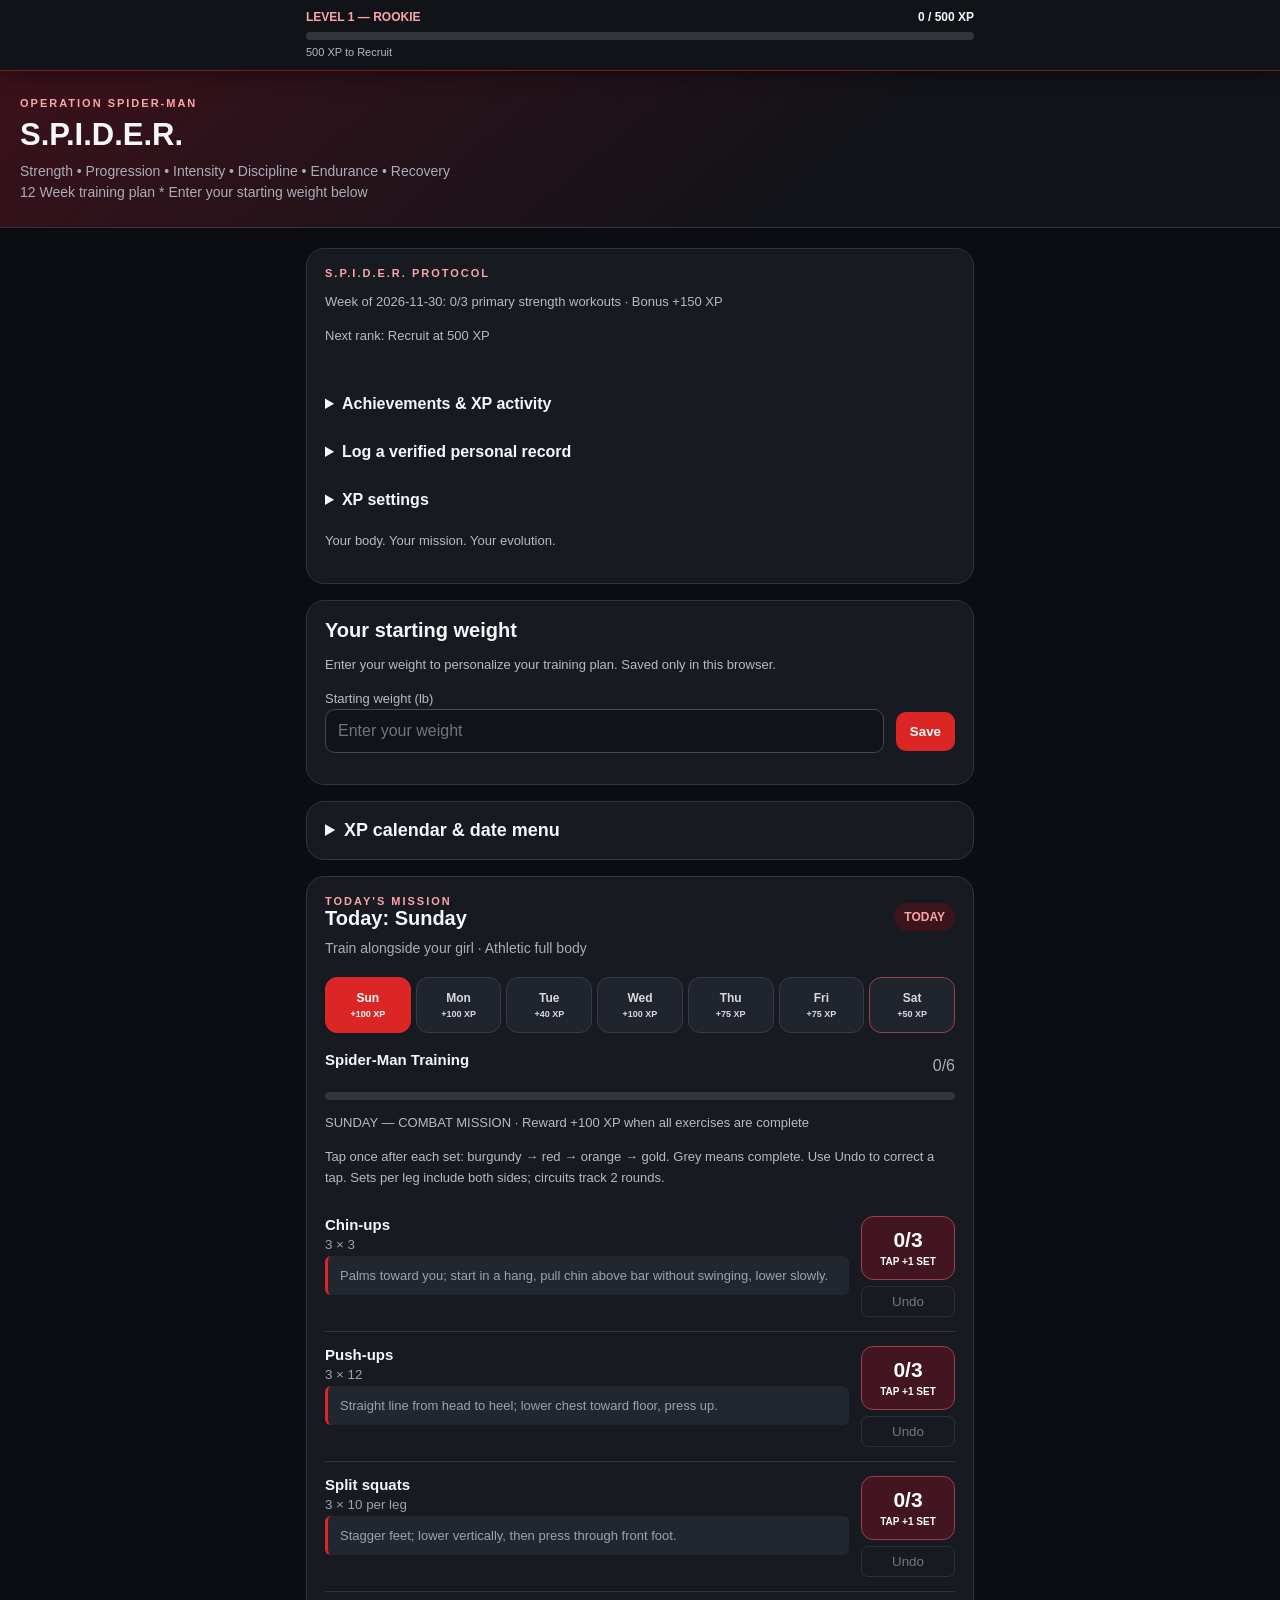
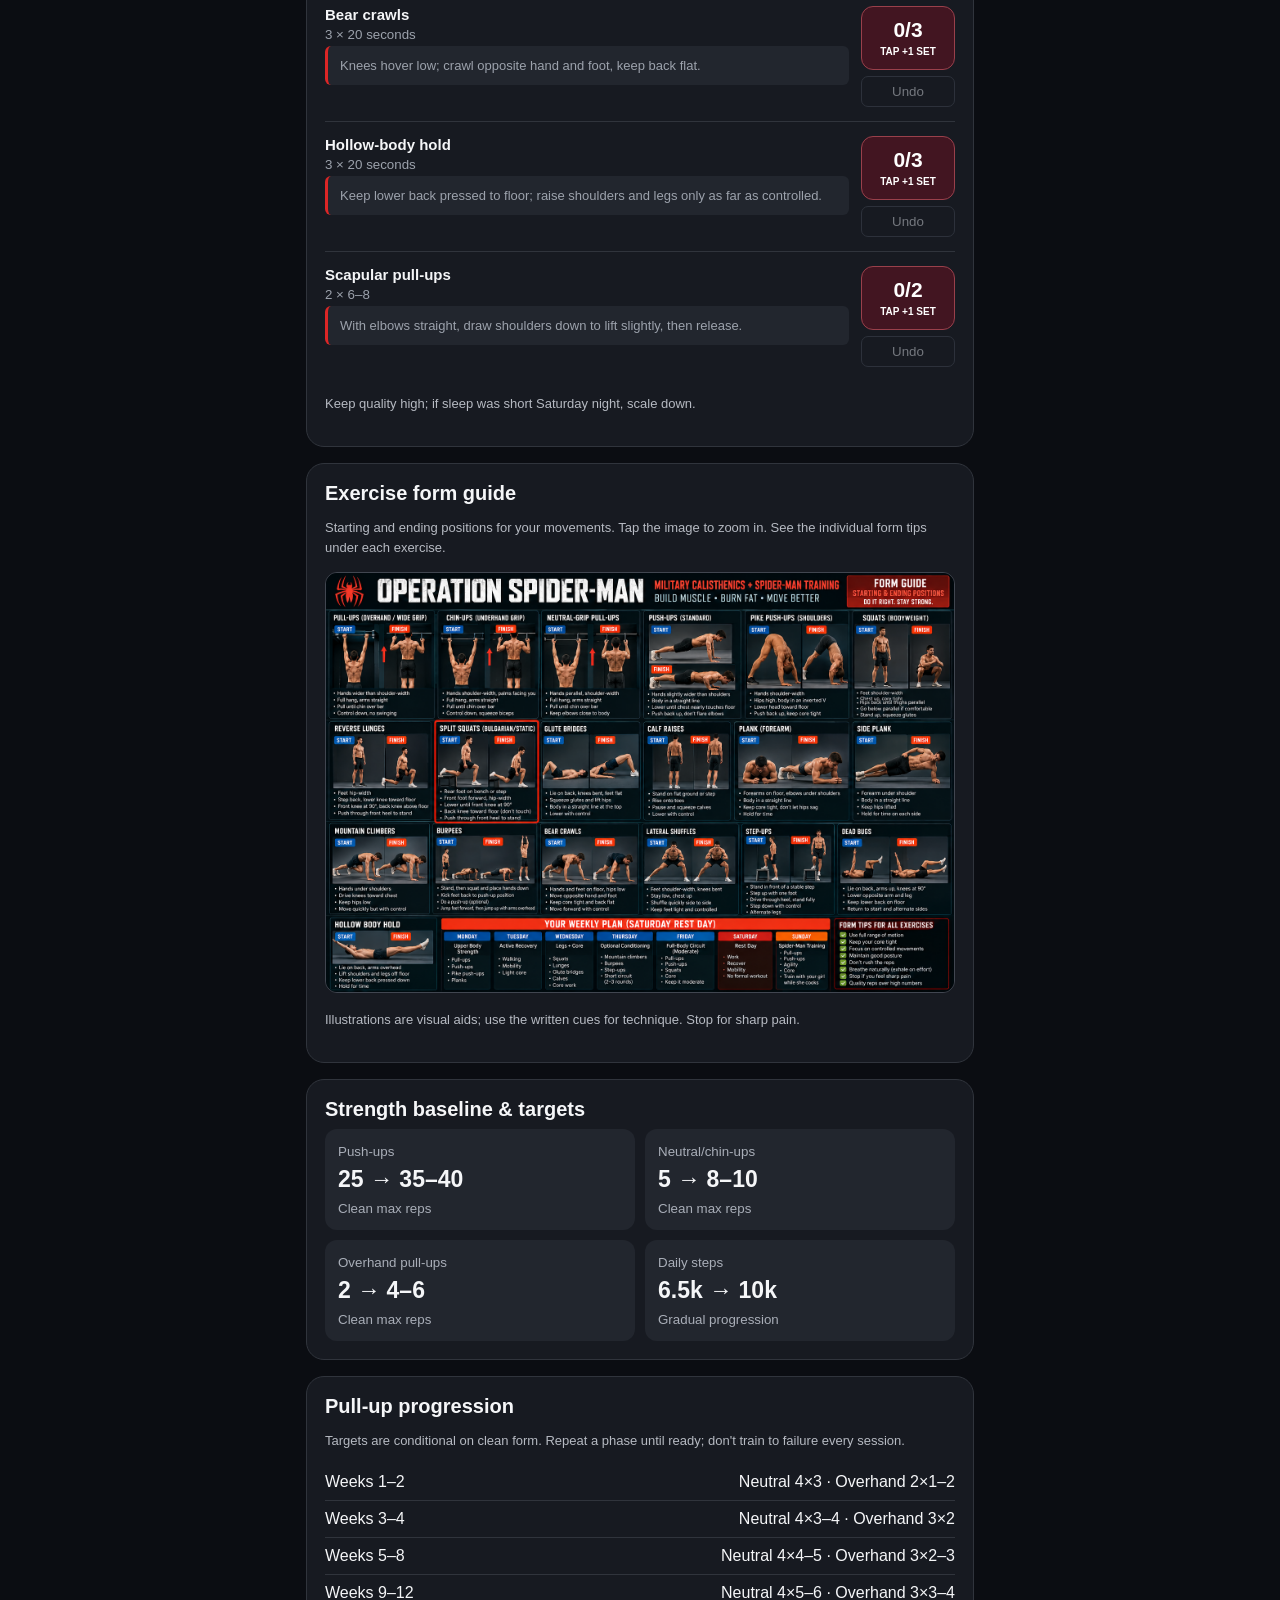
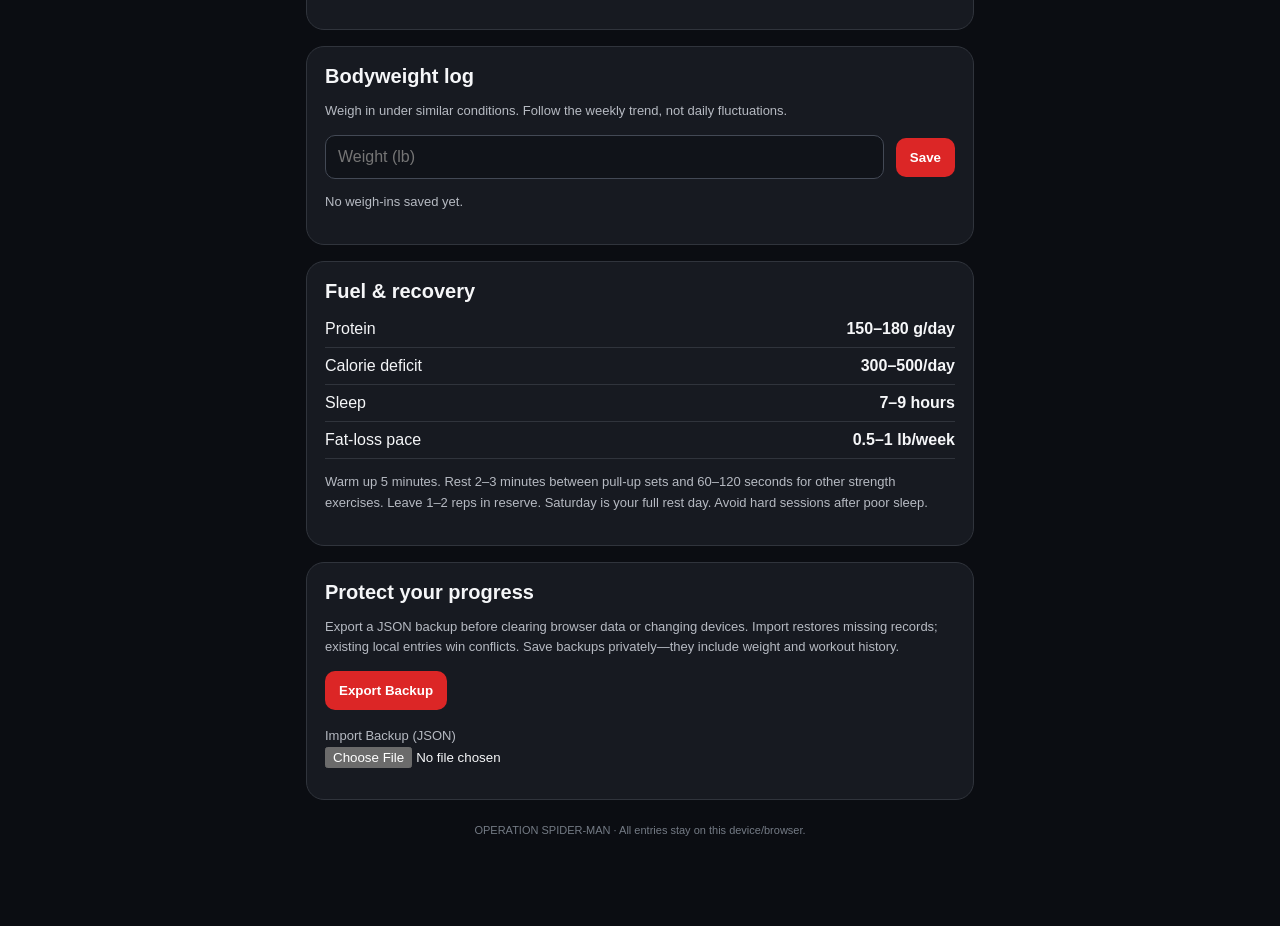
==== index.html @ dfde4996 "Protect persisted progress and add validated JSON backup export/import" ====
<!doctype html><html lang="en"><head><meta charset="utf-8"><meta name="viewport" content="width=device-width,initial-scale=1,viewport-fit=cover"><meta name="theme-color" content="#111318"><meta name="apple-mobile-web-app-capable" content="yes"><meta name="apple-mobile-web-app-status-bar-style" content="black-translucent"><meta name="apple-mobile-web-app-title" content="Spider-Man Fit"><title>Operation Spider-Man</title><style>:root{color-scheme:dark;font-family:-apple-system,BlinkMacSystemFont,'Segoe UI',sans-serif}*{box-sizing:border-box}body{margin:0;background:#0b0d12;color:#f5f6f8}header{background:linear-gradient(140deg,#3b111b,#111318 65%);padding:calc(env(safe-area-inset-top) + 26px) 20px 24px;border-bottom:1px solid #35333a}.eyebrow{color:#fca5a5;font-size:11px;font-weight:800;letter-spacing:2px}.heading{font-size:31px;font-weight:900;margin:8px 0}.sub{color:#a9aeb8;font-size:14px;line-height:1.5}main{max-width:700px;margin:auto;padding:20px 16px 90px}.panel{background:#171a21;border:1px solid #30343c;border-radius:18px;padding:18px;margin-bottom:16px}.row{display:flex;align-items:center;justify-content:space-between;gap:12px}.muted{color:#a9aeb8}.pill{font-size:12px;border-radius:99px;padding:7px 10px;background:#3b151b;color:#fca5a5;font-weight:700}.days{display:grid;grid-template-columns:repeat(7,1fr);gap:5px;margin:18px 0}.day{background:#20242c;color:#d7d9de;border:1px solid #373b45;border-radius:12px;padding:13px 0;font-weight:750;font-size:12px}.day.active{background:#dc2626;border-color:#dc2626;color:#fff}.day.rest{border-color:#99404b}.exercise{display:flex;gap:12px;align-items:center;border-bottom:1px solid #30343c;padding:14px 0;cursor:pointer}.exercise:last-child{border:0}.exercise input{accent-color:#dc2626;width:23px;height:23px;flex:none}.exercise strong{display:block;font-size:15px}.exercise small{display:block;color:#9ca2ac;margin-top:4px}.exercise.done strong{text-decoration:line-through;color:#8c929c}.progress{height:8px;border-radius:9px;background:#30343c;overflow:hidden;margin:12px 0}.fill{height:100%;background:#dc2626;transition:width .2s}.statgrid{display:grid;grid-template-columns:repeat(2,1fr);gap:10px}.stat{background:#22262e;border-radius:12px;padding:13px}.stat b{display:block;font-size:23px;margin:6px 0}.stat small{color:#a9aeb8}.control{width:100%;border-radius:10px;background:#101319;border:1px solid #434955;color:white;padding:12px;font-size:16px}.action{background:#dc2626;border:0;border-radius:10px;padding:12px 14px;color:#fff;font-weight:800;cursor:pointer}.line{display:grid;grid-template-columns:1fr auto;gap:12px;padding:9px 0;border-bottom:1px solid #30343c}.line:last-child{border:0}.note{font-size:13px;color:#b6bac2;line-height:1.6}.footer{text-align:center;color:#747b85;font-size:11px;margin-top:24px}h2{margin:0 0 8px;font-size:20px}h3{font-size:15px;margin:0 0 12px}button:focus-visible,input:focus-visible{outline:2px solid #fca5a5;outline-offset:2px}.formpic{width:100%;height:auto;border-radius:12px;border:1px solid #414650}.formtip{border-left:3px solid #dc2626;padding:10px 12px;background:#22262e;border-radius:6px;margin-top:10px;font-size:13px;line-height:1.5}.xpbar{position:sticky;top:0;z-index:100;background:#111318;border-bottom:1px solid #7f1d1d;padding:calc(env(safe-area-inset-top) + 10px) 16px 10px;box-shadow:0 4px 18px #0006}.xpinner{max-width:668px;margin:auto}.xprow{display:flex;align-items:center;justify-content:space-between;gap:12px;font-size:13px}.xplevel{color:#fca5a5;font-weight:800}.xptrack{height:8px;background:#30343c;border-radius:9px;overflow:hidden;margin:8px 0 5px}.xpfill{height:100%;background:#dc2626;transition:width .2s}.xpnote{font-size:11px;color:#b6bac2;line-height:1.4}.xptotal{font-weight:800}header{padding-top:26px}@media(prefers-reduced-motion:reduce){.xpfill{transition:none}}.calendar-menu summary{cursor:pointer;font-weight:800;font-size:18px}.calendar-menu[open] summary{margin-bottom:16px}.calendar-controls{display:flex;align-items:center;justify-content:space-between;gap:8px;margin:14px 0}.calendar-controls button,.calendar-today{background:#30161c;color:#fff;border:1px solid #8b303b;border-radius:8px;padding:10px;cursor:pointer}.calendar-grid{display:grid;grid-template-columns:repeat(7,minmax(0,1fr));gap:5px}.calendar-weekday{text-align:center;font-size:11px;color:#b6bac2;padding:5px 0}.calendar-date{min-height:53px;padding:5px 1px;border:1px solid #66232d;border-radius:8px;background:var(--heat);color:#fff;cursor:pointer;font-size:13px}.calendar-date small{display:block;font-size:9px;margin-top:4px}.calendar-date[aria-pressed=true]{outline:2px solid #fff;outline-offset:1px}.calendar-date:disabled{opacity:.45;cursor:default}.calendar-date.is-today{border-bottom:3px solid #fca5a5}.calendar-legend{display:flex;gap:5px;align-items:center;font-size:11px;margin:14px 0;color:#b6bac2}.calendar-swatch{width:22px;height:12px;border-radius:3px}.calendar-date-input{margin-top:12px;max-width:240px;color-scheme:dark}.calendar-best{font-size:13px;line-height:1.7;padding-left:22px}.calendar-best button{background:none;border:0;color:#fca5a5;text-align:left;cursor:pointer;font:inherit;text-decoration:underline}.selected-date{font-size:13px;color:#fca5a5;margin:12px 0}.protocol details{margin:14px 0}.protocol summary{cursor:pointer;font-weight:700;padding:8px 0}.protocol label{display:block;margin:10px 0 6px;font-size:13px}.protocol .control{max-width:100%;min-width:0}.xp-achievements,.xp-activity{padding-left:20px;font-size:13px;line-height:1.7}.xp-achievements li{color:#9ca2ac}.xp-achievements .earned{color:#fca5a5}.xp-feedback{color:#fca5a5;font-weight:700;font-size:13px;min-height:1em}.xp-secondary{border:1px solid #99404b;background:#30161c;color:#fff;border-radius:10px;padding:12px;cursor:pointer}.pr-confirm{line-height:1.6}.pr-confirm input{accent-color:#dc2626}.xprow{flex-wrap:wrap}.xpbar .xplevel{font-size:12px}.xpbar .xptotal{font-size:12px}button:disabled{opacity:.5;cursor:default} [hidden]{display:none!important}@media(max-width:360px){main{padding-left:10px;padding-right:10px}.panel{padding:12px}.day{font-size:11px}.xpbar{padding-left:10px;padding-right:10px}}.set-exercise{align-items:flex-start;cursor:default}.set-description{flex:1;min-width:0}.set-controls{flex:0 0 94px;display:grid;gap:6px}.set-tap{min-height:64px;border:1px solid #99404b;border-radius:12px;color:white;background:#421521;cursor:pointer;font-weight:800;touch-action:manipulation}.set-tap span{display:block;font-size:21px}.set-tap small{color:inherit;font-size:10px}.set-tap.stage-1{background:#b91c35}.set-tap.stage-2{background:#b9480d}.set-tap.stage-3,.set-tap.stage-4{background:#e9b949;color:#171a21}.set-tap.set-complete{background:#3d434d;border-color:#6b7280;color:#d1d5db;opacity:1}.set-undo{background:transparent;color:#d1d5db;border:1px solid #434955;border-radius:7px;padding:7px;cursor:pointer;touch-action:manipulation}.set-exercise.done .set-description{opacity:.65}@media(max-width:360px){.set-controls{flex-basis:82px}.set-exercise{gap:8px}}.set-tap.set-complete{position:relative;overflow:hidden;padding:0 0 6px}.complete-art{display:block;width:100%;height:auto;border-radius:10px 10px 0 0}.set-tap.set-complete span{font-size:15px;margin-top:4px}.set-tap.set-complete small{display:none}</style><link rel="icon" type="image/png" sizes="32x32" href="favicon.png"><link rel="apple-touch-icon" sizes="180x180" href="apple-touch-icon.png"><link rel="manifest" href="site.webmanifest"></head><body><aside class="xpbar" aria-label="Workout experience"><div class="xpinner"><div class="xprow"><span class="xplevel" id="xpLevel">LEVEL 1</span><span class="xptotal" id="xpTotal" aria-live="polite" aria-atomic="true">0 XP</span></div><div class="xptrack" id="xpProgress" role="progressbar" aria-label="Progress to next level" aria-valuemin="0" aria-valuemax="100" aria-valuenow="0"><div class="xpfill" id="xpFill"></div></div><div class="xpnote"><span id="xpNext">500 XP to Recruit</span></div></div></aside><header><div class="eyebrow">OPERATION SPIDER-MAN</div><div class="heading">S.P.I.D.E.R.</div><div class="sub">Strength • Progression • Intensity • Discipline • Endurance • Recovery<br>12 Week training plan * <span id="startingWeightLabel">Enter your starting weight below</span></div></header><main><section class="panel protocol"><div class="eyebrow">S.P.I.D.E.R. PROTOCOL</div><p id="xpMission" class="note"></p><p id="xpNextUnlock" class="note"></p><p id="xpFeedback" class="xp-feedback" role="status" aria-live="polite"></p><details><summary>Achievements &amp; XP activity</summary><ul id="xpAchievements" class="xp-achievements"></ul><h3>Recent XP activity</h3><ul id="xpActivity" class="xp-activity"></ul><p class="note">Monday, Wednesday, Sunday: 100 XP each. Tuesday: 40 XP. Thursday and Friday: 75 XP each. Saturday: 50 XP after explicit regeneration. All scheduled exercises must be checked. Complete Monday, Wednesday and Sunday in one Monday–Sunday week for +150 XP. Achievements are cosmetic and remain unlocked even if a workout is later edited.</p></details><details><summary>Log a verified personal record</summary><p class="note">A PR is a single clean set you personally verify, not the sum of multiple sets. Your first verified best and each higher best earn +100 XP. Entries are self-verified.</p><label for="prExercise">Exercise</label><select class="control" id="prExercise"><option value="pullup">Pull-ups (clean overhand set)</option><option value="pushup">Push-ups (clean set)</option></select><label for="prDate">Date</label><input class="control" type="date" id="prDate"><label for="prReps">Reps in one set</label><input class="control" type="number" min="1" max="1000" step="1" inputmode="numeric" id="prReps"><label class="pr-confirm"><input type="checkbox" id="prVerified"> I verify these were clean reps in one continuous set.</label><button class="action" id="savePR">Save verified PR</button><p class="note" id="prStatus" role="status"></p></details><details><summary>XP settings</summary><p class="note">XP rules v1. Progress stays in this browser. Reset clears XP, PRs, regeneration and achievements, but preserves workout and weight history. Completed workouts are excluded until marked incomplete and completed again.</p><button id="resetXP" class="xp-secondary">Reset XP Progress</button></details><p class="note">Your body. Your mission. Your evolution.</p></section><section class="panel"><h2>Your starting weight</h2><p class="note">Enter your weight to personalize your training plan. Saved only in this browser.</p><label for="startingWeight" class="note">Starting weight (lb)</label><div class="row"><input id="startingWeight" class="control" type="number" min="70" max="700" step="0.1" placeholder="Enter your weight" inputmode="decimal"><button class="action" id="saveStartingWeight">Save</button></div><p id="startingWeightStatus" class="note" role="status"></p></section><details class="panel calendar-menu" id="calendarMenu"><summary>XP calendar &amp; date menu</summary><label for="workoutDate" class="note">Choose workout date</label><br><input id="workoutDate" class="control calendar-date-input" type="date"><div class="calendar-controls"><button id="previousMonth" aria-label="Previous month">‹</button><strong id="calendarMonth"></strong><button id="nextMonth" aria-label="Next month">›</button><button class="calendar-today" id="calendarToday">Today</button></div><div class="calendar-grid" id="xpCalendar" aria-label="Daily XP calendar"></div><div class="calendar-legend">Less XP <span class="calendar-swatch" style="background:#251217"></span><span class="calendar-swatch" style="background:#641b27"></span><span class="calendar-swatch" style="background:#a92335"></span><span class="calendar-swatch" style="background:#e53946"></span> More XP</div><p class="note" id="calendarStats"></p><h3>Your highest-XP days</h3><ol class="calendar-best" id="bestDays"></ol><p class="note">XP comes from complete scheduled workouts, weekly missions, regeneration and verified PRs. Select past dates to update your log. Future dates are view-only.</p></details><section class="panel"><div class="row"><div><div class="eyebrow">TODAY'S MISSION</div><h2 id="todayTitle">Loading…</h2></div><span class="pill" id="todayBadge">READY</span></div><div class="sub" id="todaySub"></div><div class="days" id="days"></div><div class="row"><h3 id="workoutName"></h3><span class="muted" id="count"></span></div><div class="progress"><div class="fill" id="fill"></div></div><p class="note" id="xpReward"></p><p class="note">Tap once after each set: burgundy → red → orange → gold. Grey means complete. Use Undo to correct a tap. Sets per leg include both sides; circuits track 2 rounds.</p><div id="exercises"></div><div id="regeneration" hidden><button class="action" id="completeRegeneration">Complete Regeneration</button> <button class="xp-secondary" id="undoRegeneration" hidden>Undo regeneration</button></div><p class="note" id="workoutNote"></p></section><section class="panel"><h2>Exercise form guide</h2><p class="note">Starting and ending positions for your movements. Tap the image to zoom in. See the individual form tips under each exercise.</p><a href="form-guide.png?v=30b2a84de830" target="_blank" rel="noopener"><img class="formpic" src="form-guide.png?v=30b2a84de830" alt="Exercise form illustrations with start and finish positions" loading="lazy"></a><p class="note">Illustrations are visual aids; use the written cues for technique. Stop for sharp pain.</p></section><section class="panel"><h2>Strength baseline & targets</h2><div class="statgrid"><div class="stat"><small>Push-ups</small><b>25 → 35–40</b><small>Clean max reps</small></div><div class="stat"><small>Neutral/chin-ups</small><b>5 → 8–10</b><small>Clean max reps</small></div><div class="stat"><small>Overhand pull-ups</small><b>2 → 4–6</b><small>Clean max reps</small></div><div class="stat"><small>Daily steps</small><b>6.5k → 10k</b><small>Gradual progression</small></div></div></section><section class="panel"><h2>Pull-up progression</h2><p class="note">Targets are conditional on clean form. Repeat a phase until ready; don't train to failure every session.</p><div class="line"><span>Weeks 1–2</span><span>Neutral 4×3 · Overhand 2×1–2</span></div><div class="line"><span>Weeks 3–4</span><span>Neutral 4×3–4 · Overhand 3×2</span></div><div class="line"><span>Weeks 5–8</span><span>Neutral 4×4–5 · Overhand 3×2–3</span></div><div class="line"><span>Weeks 9–12</span><span>Neutral 4×5–6 · Overhand 3×3–4</span></div></section><section class="panel"><h2>Bodyweight log</h2><p class="note">Weigh in under similar conditions. Follow the weekly trend, not daily fluctuations.</p><div class="row"><input id="weight" class="control" type="number" min="70" max="700" step="0.1" placeholder="Weight (lb)" aria-label="Weight in pounds"><button class="action" id="saveWeight">Save</button></div><p id="weightStatus" class="note"></p><div id="weightHistory"></div></section><section class="panel"><h2>Fuel & recovery</h2><div class="line"><span>Protein</span><b>150–180 g/day</b></div><div class="line"><span>Calorie deficit</span><b>300–500/day</b></div><div class="line"><span>Sleep</span><b>7–9 hours</b></div><div class="line"><span>Fat-loss pace</span><b>0.5–1 lb/week</b></div><p class="note">Warm up 5 minutes. Rest 2–3 minutes between pull-up sets and 60–120 seconds for other strength exercises. Leave 1–2 reps in reserve. Saturday is your full rest day. Avoid hard sessions after poor sleep.</p></section><section class="panel"><h2>Protect your progress</h2><p class="note">Export a JSON backup before clearing browser data or changing devices. Import restores missing records; existing local entries win conflicts. Save backups privately—they include weight and workout history.</p><button class="action" id="exportBackup">Export Backup</button><label class="note" for="importBackup" style="display:block;margin-top:16px">Import Backup (JSON)</label><input id="importBackup" type="file" accept=".json,application/json" style="max-width:100%"><p class="note" id="backupStatus" role="status"></p></section><div class="footer">OPERATION SPIDER-MAN · All entries stay on this device/browser.</div></main><script src="xp-engine.js?v=1"></script><script>const plan=[{day:'Sunday',name:'Spider-Man Training',sub:'Train alongside your girl · Athletic full body',ex:[['Chin-ups','3 × 3'],['Push-ups','3 × 12'],['Split squats','3 × 10 per leg'],['Bear crawls','3 × 20 seconds'],['Hollow-body hold','3 × 20 seconds'],['Scapular pull-ups','2 × 6–8']],note:'Keep quality high; if sleep was short Saturday night, scale down.'},{day:'Monday',name:'Upper Body Strength',sub:'Pull-ups · Push-ups · Shoulders · Core',ex:[['Neutral-grip pull-ups','4 × 3'],['Standard push-ups','3 × 12–15'],['Overhand pull-ups','2 × 1–2'],['Pike push-ups','2 × 6–8'],['Forearm plank','3 × 30–45 seconds']],note:'Rest 2–3 minutes between pull-up sets. Do not chase failure.'},{day:'Tuesday',name:'Active Recovery',sub:'Walk and restore mobility',ex:[['Brisk walking','25–40 minutes'],['Hip and shoulder mobility','5–10 minutes']],note:'Easy effort. Build toward 8,000–10,000 steps over time.'},{day:'Wednesday',name:'Military Legs + Core',sub:'Lower-body strength and trunk stability',ex:[['Bodyweight squats','3 × 18–25'],['Reverse lunges','3 × 10 per leg'],['Single-leg glute bridges','3 × 8 per leg'],['Calf raises','3 × 20'],['Dead bugs','3 × 10 per side'],['Side planks','2 × 30 seconds per side']],note:'Control every rep. Make exercises harder before adding endless repetitions.'},{day:'Thursday',name:'Optional Conditioning',sub:'Short military cardio circuit',ex:[['March or jog in place','60 seconds'],['Mountain climbers','20 total'],['Step-ups','10 per leg'],['Burpees (step-back allowed)','5'],['Rest','90 seconds']],note:'Do 2–3 rounds at a controlled pace. Skip if recovery is poor.'},{day:'Friday',name:'Moderate Military Circuit',sub:'Strength endurance before Friday night',ex:[['Neutral-grip pull-ups','2 reps'],['Push-ups','10 reps'],['Squats','15 reps'],['Mountain climbers','20 total'],['Forearm plank','30 seconds']],note:'2 rounds, 90–120 seconds between rounds. This is optional if you are fatigued; do not push to failure.'},{day:'Saturday',name:'FULL REST DAY',sub:'Work your shift · Lounge · Recover',ex:[],note:'No scheduled workout. Relax, eat well, and recover without guilt.'}];const cues={'Chin-ups':'Palms toward you; start in a hang, pull chin above bar without swinging, lower slowly.','Neutral-grip pull-ups':'Palms face each other; pull elbows down toward ribs and lower under control.','Overhand pull-ups':'Palms away; use a comfortable width and pull without swinging.','Standard push-ups':'Straight line from head to heel; lower chest toward floor, press up.','Push-ups':'Straight line from head to heel; lower chest toward floor, press up.','Pike push-ups':'Hips high in an inverted V; lower head between hands, press up.','Bodyweight squats':'Feet shoulder-width; squat with heels down and knees tracking over toes, then stand.','Squats':'Sit down between hips with heels planted, then stand tall.','Reverse lunges':'Step back and lower under control, then push through front foot to stand.','Split squats':'Stagger feet; lower vertically, then press through front foot.','Single-leg glute bridges':'One foot planted; lift hips without arching back, then lower.','Calf raises':'Rise onto toes, pause, lower slowly.','Dead bugs':'Opposite arm and leg extend while lower back stays gently pressed down.','Forearm plank':'Elbows under shoulders; body straight, brace and breathe.','Side planks':'Elbow under shoulder; lift hips into a straight line.','Mountain climbers':'Start in high plank; alternate driving knees forward without bouncing hips.','Step-ups':'Step onto stable platform; straighten standing leg and step down slowly.','Burpees (step-back allowed)':'Hands to floor, step back to plank, step forward, stand tall.','Bear crawls':'Knees hover low; crawl opposite hand and foot, keep back flat.','Hollow-body hold':'Keep lower back pressed to floor; raise shoulders and legs only as far as controlled.','Scapular pull-ups':'With elbows straight, draw shoulders down to lift slightly, then release.'};const $=id=>document.getElementById(id);let selectedDate=new Date();selectedDate.setHours(12,0,0,0);let selected=selectedDate.getDay();let calendarMonth=new Date(selectedDate.getFullYear(),selectedDate.getMonth(),1,12);let checks=JSON.parse(localStorage.getItem('spiderman-checks')||'{}');let exerciseSets=JSON.parse(localStorage.getItem('spiderman-sets-v1')||'{}');let weights=JSON.parse(localStorage.getItem('spiderman-weights')||'[]');let startingWeight=Number(localStorage.getItem('spiderman-starting-weight'))||null;function dateKey(d){return [d.getFullYear(),String(d.getMonth()+1).padStart(2,'0'),String(d.getDate()).padStart(2,'0')].join('-')}function key(){const d=selectedDate;return [d.getFullYear(),String(d.getMonth()+1).padStart(2,'0'),String(d.getDate()).padStart(2,'0')].join('-')}function setTarget(day,index){const match=plan[day].ex[index][1].match(/^(\d+)\s*×/);return match?Number(match[1]):(day===4||day===5?2:1)}function setsDone(day,index,date=key()){const target=setTarget(day,index),entry=date+'-'+day;const logged=exerciseSets[entry]?.[index];return Number.isInteger(logged)?Math.max(0,Math.min(target,logged)):(checks[entry]?.[index]===true?target:0)}function updateSet(index,delta){if(key()>dateKey(new Date())||!xpClockOK())return;const entry=key()+'-'+selected,target=setTarget(selected,index),before=setsDone(selected,index),after=Math.max(0,Math.min(target,before+delta));if(after===before)return;exerciseSets[entry]??={};exerciseSets[entry][index]=after;checks[entry]??={};checks[entry][index]=after===target;localStorage.setItem('spiderman-sets-v1',JSON.stringify(exerciseSets));localStorage.setItem('spiderman-checks',JSON.stringify(checks));render()}function render(){renderXP();const p=plan[selected],today=new Date().getDay();$('todayTitle').textContent=key()===dateKey(new Date())?'Today: '+p.day:p.day+' · '+selectedDate.toLocaleDateString(undefined,{month:'short',day:'numeric',year:'numeric'});$('todayBadge').textContent=selected===6?'REST':key()===dateKey(new Date())?'TODAY':'PLAN';$('todaySub').textContent=p.sub;$('days').innerHTML=plan.map((v,i)=>'<button class="day '+(selected===i?'active ':'')+(i===6?'rest':'')+'" data-day="'+i+'">'+v.day.slice(0,3)+'<small style="display:block;font-size:9px;margin-top:4px">+'+SpiderXP.rewards[i]+' XP</small></button>').join('');document.querySelectorAll('[data-day]').forEach(b=>b.onclick=()=>{const d=new Date(selectedDate);d.setDate(d.getDate()+Number(b.dataset.day)-selected);selectDate(d)});$('workoutName').textContent=p.name;const ck=checks[key()+'-'+selected]||{};let done=p.ex.filter((_,i)=>ck[i]).length;$('count').textContent=p.ex.length?done+'/'+p.ex.length:'Recovery';$('fill').style.width=(p.ex.length?100*done/p.ex.length:100)+'%';$('exercises').innerHTML=p.ex.map((e,i)=>{const target=setTarget(selected,i),done=setsDone(selected,i),complete=done===target,disabled=key()>dateKey(new Date())||!xpClockOK();return '<div class="exercise set-exercise '+(complete?'done':'')+'"><div class="set-description"><strong>'+e[0]+'</strong><small>'+e[1]+((selected===4||selected===5)?' · 2 rounds tracked':'')+'</small><small class="formtip">'+(cues[e[0]]||'Use controlled movement and comfortable alignment.')+'</small></div><div class="set-controls"><button class="set-tap stage-'+Math.min(done,4)+(complete?' set-complete':'')+'" data-set="'+i+'" '+(disabled||complete?'disabled':'')+' aria-label="'+e[0]+': '+done+' of '+target+' sets complete'+(complete?'':'. Mark next set complete')+'">'+(complete?'<img class="complete-art" src="complete-badge.png" alt="Complete">':'')+'<span>'+done+'/'+target+'</span><small>'+(complete?'COMPLETE':'TAP +1 SET')+'</small></button><button class="set-undo" data-undo="'+i+'" '+(disabled||done===0?'disabled':'')+' aria-label="Undo one set of '+e[0]+'">Undo</button></div></div>'}).join('');document.querySelectorAll('[data-set]').forEach(button=>button.onclick=()=>updateSet(Number(button.dataset.set),1));document.querySelectorAll('[data-undo]').forEach(button=>button.onclick=()=>updateSet(Number(button.dataset.undo),-1));$('workoutNote').textContent=p.note;renderCalendar()}function renderXP(){}function renderWeights(){$('weightHistory').innerHTML=weights.slice(-6).reverse().map(w=>'<div class="line"><span>'+w.date+'</span><b>'+w.value+' lb</b></div>').join('');$('weightStatus').textContent=weights.length?'Latest: '+weights[weights.length-1].value+' lb'+(startingWeight?' · Starting: '+startingWeight+' lb':''):'No weigh-ins saved yet.'}$('saveWeight').onclick=()=>{const n=Number($('weight').value);if(!Number.isFinite(n)||n<70||n>700){$('weightStatus').textContent='Enter a valid weight in pounds.';return}weights.push({date:dateKey(new Date()),value:n});localStorage.setItem('spiderman-weights',JSON.stringify(weights));$('weight').value='';renderWeights()};function dailyXP(){return {}}function parseDate(value){if(!/^\d{4}-\d{2}-\d{2}$/.test(value))return null;const [y,m,d]=value.split('-').map(Number);const date=new Date(y,m-1,d,12);return dateKey(date)===value?date:null}function selectDate(date){selectedDate=date;selected=selectedDate.getDay();calendarMonth=new Date(date.getFullYear(),date.getMonth(),1,12);render()}function heatColor(points,max){if(!points)return '#251217';const ratio=points/Math.max(max,10);return ratio<=.25?'#641b27':ratio<=.5?'#8c2030':ratio<=.75?'#b9273a':'#e53946'}function renderCalendar(){const totals=dailyXP(checks);const highest=Math.max(10,...Object.values(totals));const y=calendarMonth.getFullYear(),m=calendarMonth.getMonth();$('workoutDate').value=key();$('calendarMonth').textContent=calendarMonth.toLocaleDateString(undefined,{month:'long',year:'numeric'});let markup=['Sun','Mon','Tue','Wed','Thu','Fri','Sat'].map(day=>'<span class="calendar-weekday">'+day+'</span>').join('');for(let i=0;i<calendarMonth.getDay();i++)markup+='<span></span>';let monthXP=0;for(let day=1;day<=new Date(y,m+1,0).getDate();day++){const d=new Date(y,m,day,12),date=dateKey(d),xp=totals[date]||0;monthXP+=xp;markup+='<button class="calendar-date '+(date===dateKey(new Date())?'is-today':'')+'" style="--heat:'+heatColor(xp,highest)+'" data-date="'+date+'" aria-pressed="'+(date===key())+'" aria-label="'+date+', '+xp+' XP"><span>'+day+'</span><small>'+xp+' XP</small></button>'}$('xpCalendar').innerHTML=markup;$('xpCalendar').querySelectorAll('[data-date]').forEach(button=>button.onclick=()=>selectDate(parseDate(button.dataset.date)));$('calendarStats').textContent='Selected day: '+(totals[key()]||0)+' XP · This month: '+monthXP+' XP. Colors are relative to your highest-XP day.';const best=Object.entries(totals).filter(([,xp])=>xp>0).sort((a,b)=>b[1]-a[1]||b[0].localeCompare(a[0])).slice(0,5);$('bestDays').innerHTML=best.length?best.map(([date,xp])=>'<li><button data-best="'+date+'">'+parseDate(date).toLocaleDateString(undefined,{month:'short',day:'numeric',year:'numeric'})+' — '+xp+' XP</button></li>').join(''):'<li>Complete an exercise to start your XP history.</li>';$('bestDays').querySelectorAll('[data-best]').forEach(button=>button.onclick=()=>selectDate(parseDate(button.dataset.best)))}$('workoutDate').onchange=()=>{const date=parseDate($('workoutDate').value);if(date)selectDate(date)};$('previousMonth').onclick=()=>{calendarMonth.setMonth(calendarMonth.getMonth()-1);renderCalendar()};$('nextMonth').onclick=()=>{calendarMonth.setMonth(calendarMonth.getMonth()+1);renderCalendar()};$('calendarToday').onclick=()=>{const now=new Date();now.setHours(12,0,0,0);selectDate(now)};function renderStartingWeight(){$('startingWeightLabel').textContent=startingWeight?'Starting weight: '+startingWeight+' lb':'Enter your starting weight below';$('startingWeight').value=startingWeight||''}function saveStartingWeight(){const n=Number($('startingWeight').value);if(!Number.isFinite(n)||n<70||n>700){$('startingWeightStatus').textContent='Enter a weight between 70 and 700 lb.';return}startingWeight=Math.round(n*10)/10;localStorage.setItem('spiderman-starting-weight',String(startingWeight));renderStartingWeight();renderWeights();$('startingWeightStatus').textContent='Starting weight saved: '+startingWeight+' lb.'}$('saveStartingWeight').onclick=saveStartingWeight;$('startingWeight').onkeydown=event=>{if(event.key==='Enter')saveStartingWeight()};renderStartingWeight();renderWeights();</script><script src="xp-ui.js?v=2"></script><script src="backup.js?v=1"></script></body></html>
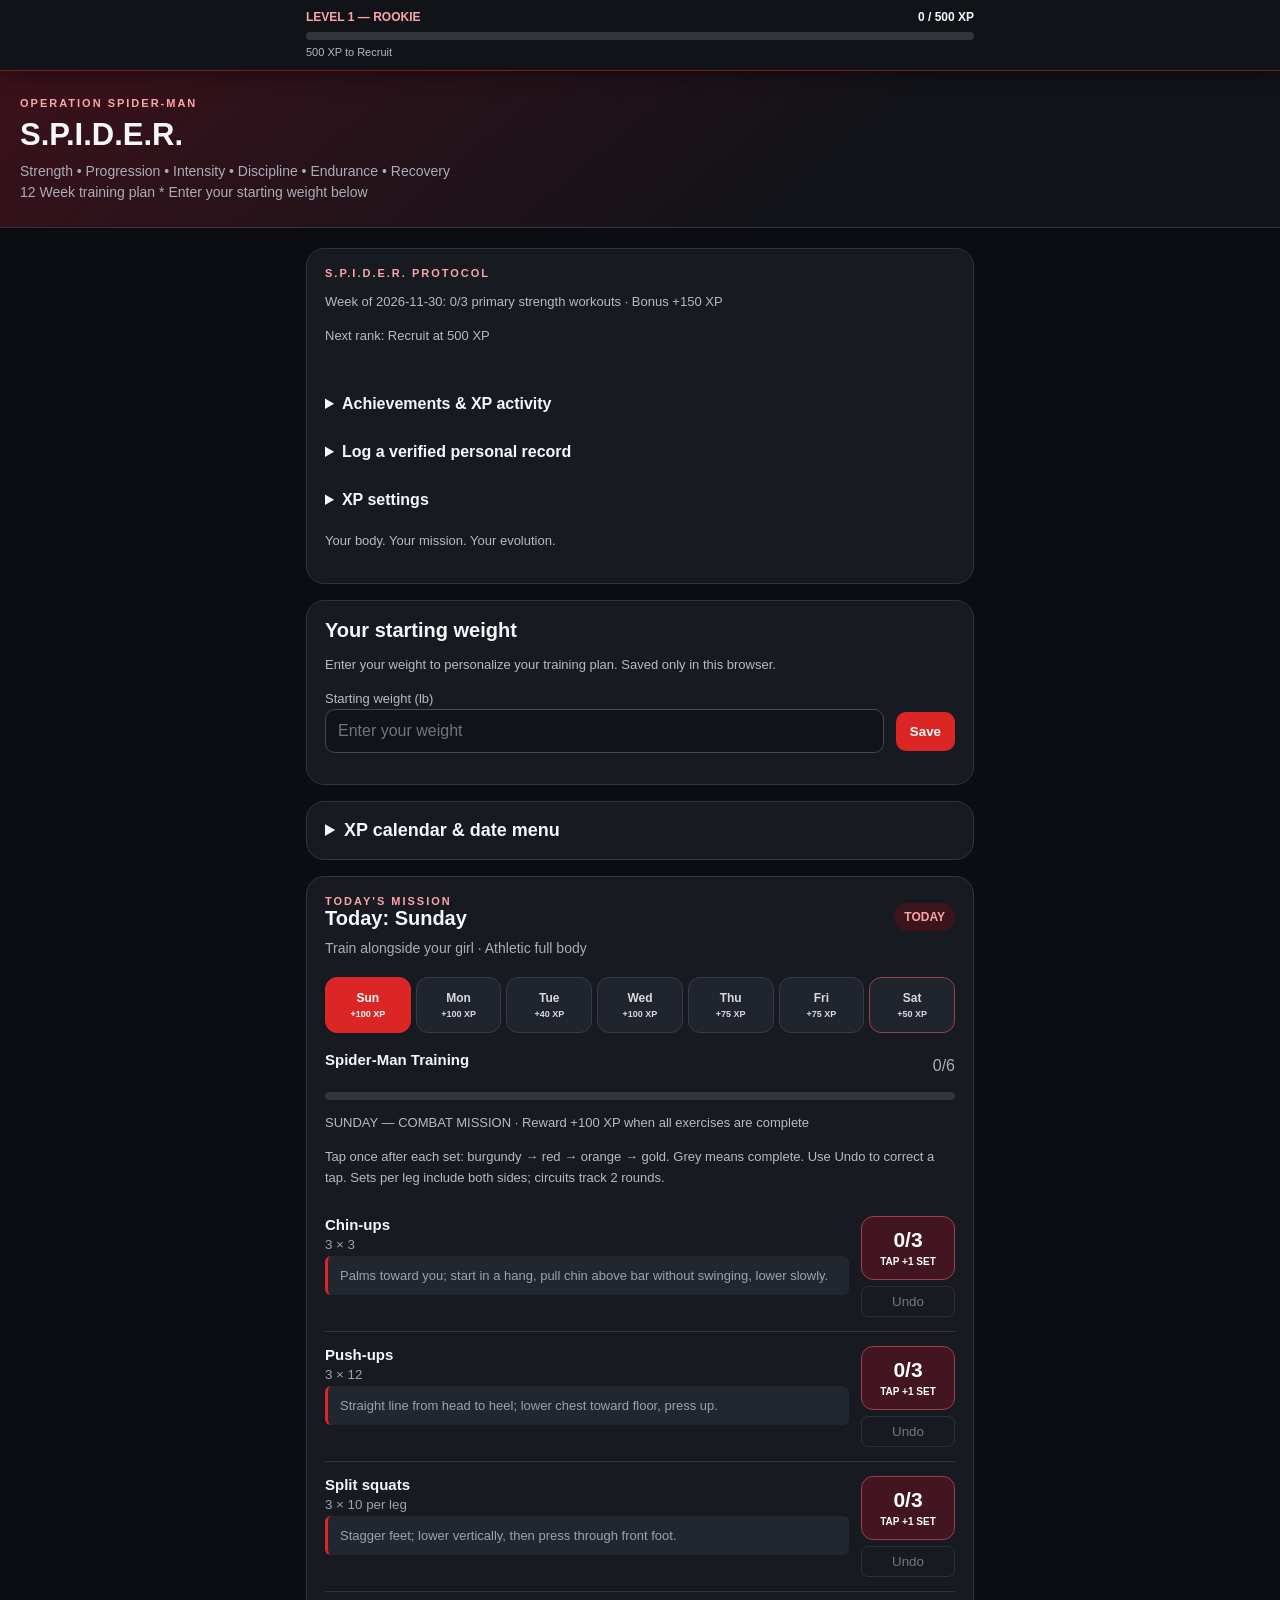
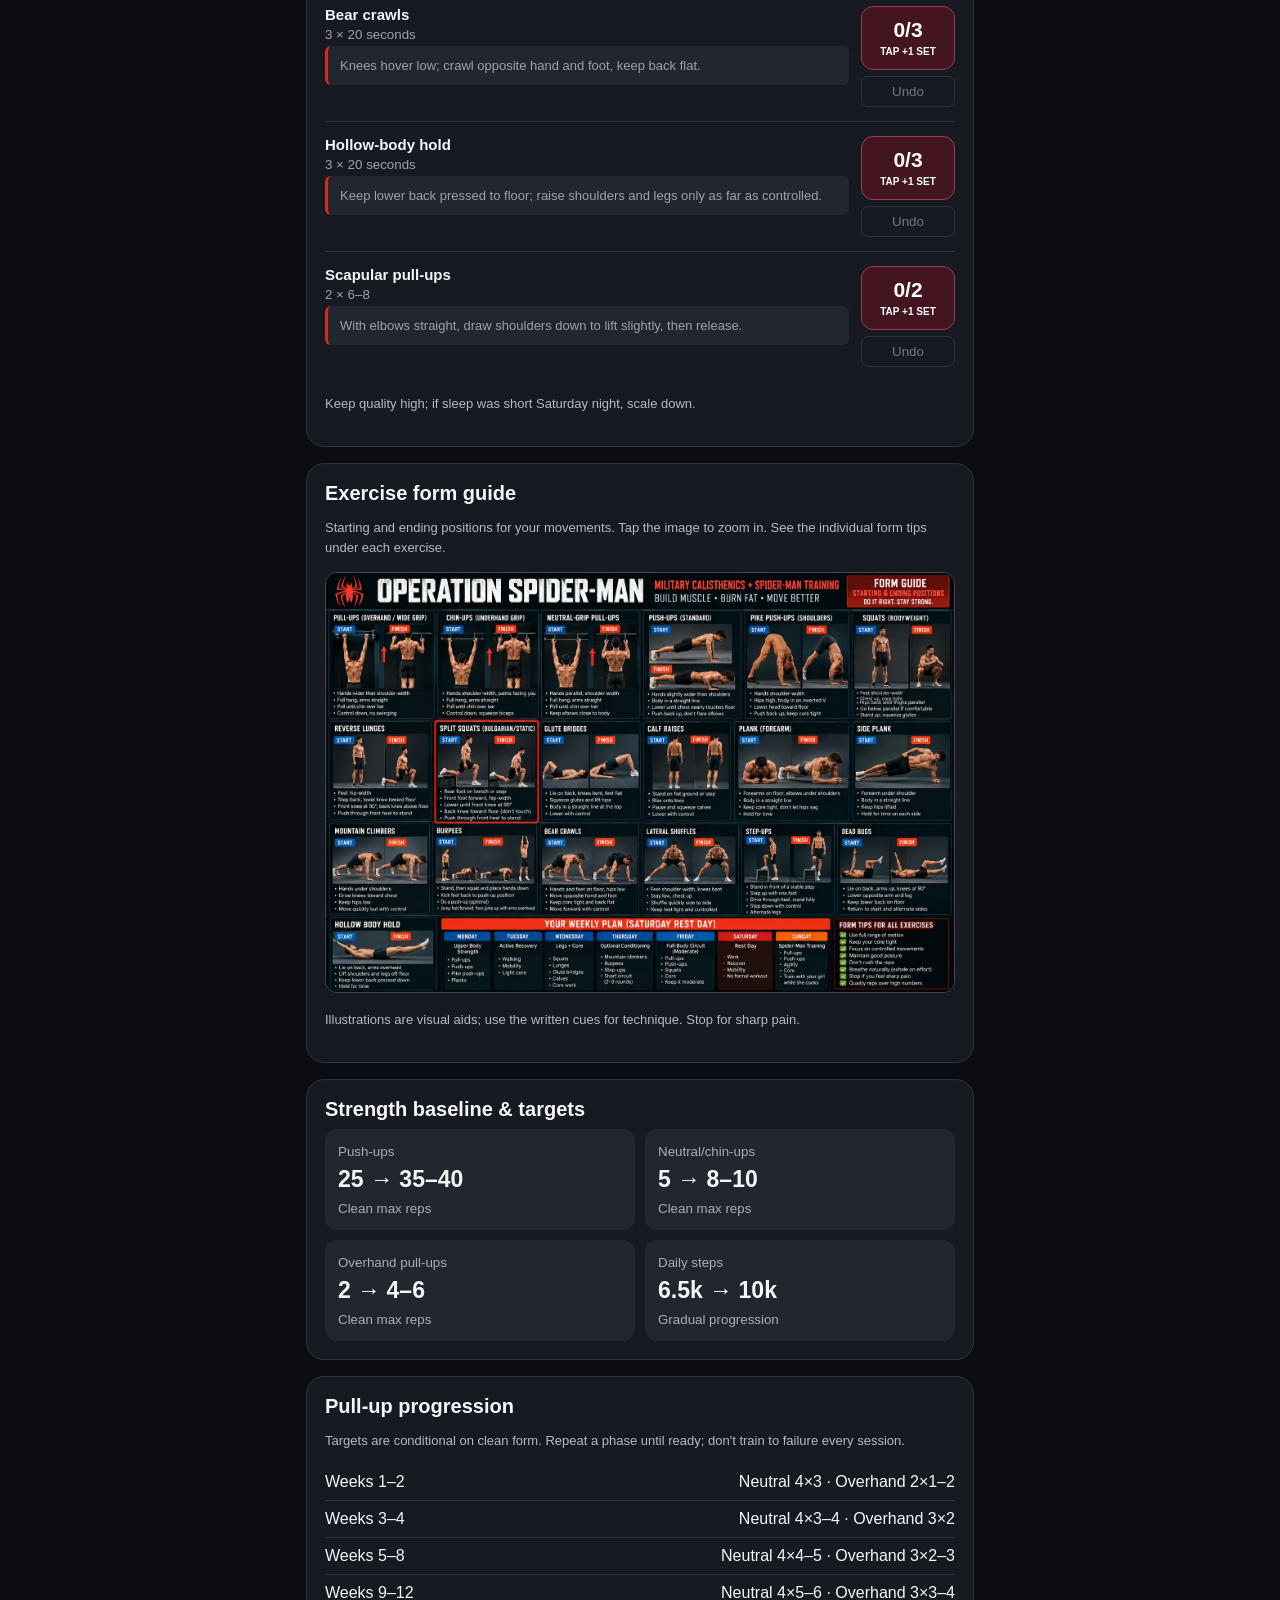
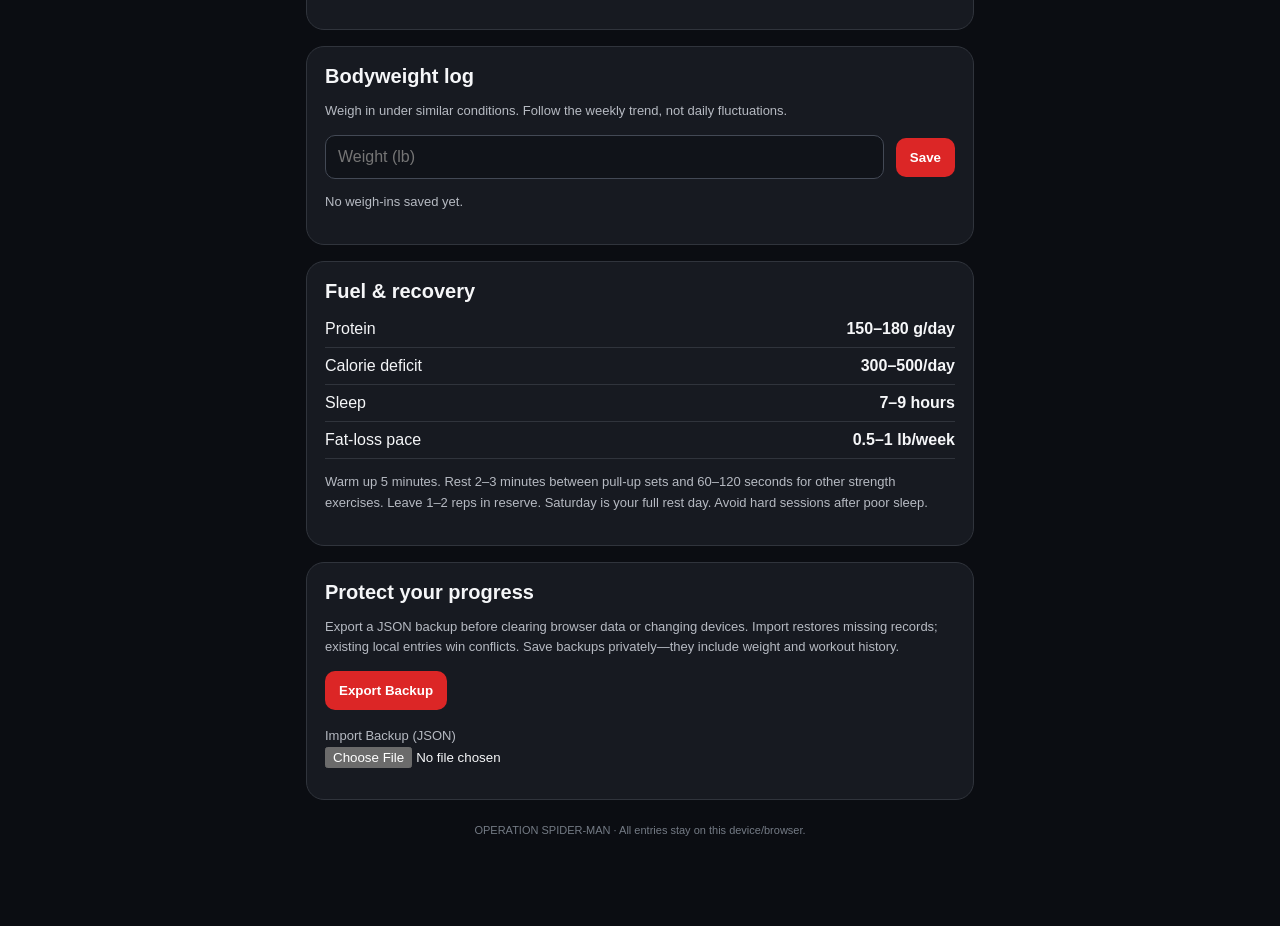
==== commit c2611a09: "Open-source ready: MIT license, real README, 90% smaller images - Add MIT LICENSE (repo was public b" ====
--- a/index.html
+++ b/index.html
@@ -1 +1 @@
-<!doctype html><html lang="en"><head><meta charset="utf-8"><meta name="viewport" content="width=device-width,initial-scale=1,viewport-fit=cover"><meta name="theme-color" content="#111318"><meta name="apple-mobile-web-app-capable" content="yes"><meta name="apple-mobile-web-app-status-bar-style" content="black-translucent"><meta name="apple-mobile-web-app-title" content="Spider-Man Fit"><title>Operation Spider-Man</title><style>:root{color-scheme:dark;font-family:-apple-system,BlinkMacSystemFont,'Segoe UI',sans-serif}*{box-sizing:border-box}body{margin:0;background:#0b0d12;color:#f5f6f8}header{background:linear-gradient(140deg,#3b111b,#111318 65%);padding:calc(env(safe-area-inset-top) + 26px) 20px 24px;border-bottom:1px solid #35333a}.eyebrow{color:#fca5a5;font-size:11px;font-weight:800;letter-spacing:2px}.heading{font-size:31px;font-weight:900;margin:8px 0}.sub{color:#a9aeb8;font-size:14px;line-height:1.5}main{max-width:700px;margin:auto;padding:20px 16px 90px}.panel{background:#171a21;border:1px solid #30343c;border-radius:18px;padding:18px;margin-bottom:16px}.row{display:flex;align-items:center;justify-content:space-between;gap:12px}.muted{color:#a9aeb8}.pill{font-size:12px;border-radius:99px;padding:7px 10px;background:#3b151b;color:#fca5a5;font-weight:700}.days{display:grid;grid-template-columns:repeat(7,1fr);gap:5px;margin:18px 0}.day{background:#20242c;color:#d7d9de;border:1px solid #373b45;border-radius:12px;padding:13px 0;font-weight:750;font-size:12px}.day.active{background:#dc2626;border-color:#dc2626;color:#fff}.day.rest{border-color:#99404b}.exercise{display:flex;gap:12px;align-items:center;border-bottom:1px solid #30343c;padding:14px 0;cursor:pointer}.exercise:last-child{border:0}.exercise input{accent-color:#dc2626;width:23px;height:23px;flex:none}.exercise strong{display:block;font-size:15px}.exercise small{display:block;color:#9ca2ac;margin-top:4px}.exercise.done strong{text-decoration:line-through;color:#8c929c}.progress{height:8px;border-radius:9px;background:#30343c;overflow:hidden;margin:12px 0}.fill{height:100%;background:#dc2626;transition:width .2s}.statgrid{display:grid;grid-template-columns:repeat(2,1fr);gap:10px}.stat{background:#22262e;border-radius:12px;padding:13px}.stat b{display:block;font-size:23px;margin:6px 0}.stat small{color:#a9aeb8}.control{width:100%;border-radius:10px;background:#101319;border:1px solid #434955;color:white;padding:12px;font-size:16px}.action{background:#dc2626;border:0;border-radius:10px;padding:12px 14px;color:#fff;font-weight:800;cursor:pointer}.line{display:grid;grid-template-columns:1fr auto;gap:12px;padding:9px 0;border-bottom:1px solid #30343c}.line:last-child{border:0}.note{font-size:13px;color:#b6bac2;line-height:1.6}.footer{text-align:center;color:#747b85;font-size:11px;margin-top:24px}h2{margin:0 0 8px;font-size:20px}h3{font-size:15px;margin:0 0 12px}button:focus-visible,input:focus-visible{outline:2px solid #fca5a5;outline-offset:2px}.formpic{width:100%;height:auto;border-radius:12px;border:1px solid #414650}.formtip{border-left:3px solid #dc2626;padding:10px 12px;background:#22262e;border-radius:6px;margin-top:10px;font-size:13px;line-height:1.5}.xpbar{position:sticky;top:0;z-index:100;background:#111318;border-bottom:1px solid #7f1d1d;padding:calc(env(safe-area-inset-top) + 10px) 16px 10px;box-shadow:0 4px 18px #0006}.xpinner{max-width:668px;margin:auto}.xprow{display:flex;align-items:center;justify-content:space-between;gap:12px;font-size:13px}.xplevel{color:#fca5a5;font-weight:800}.xptrack{height:8px;background:#30343c;border-radius:9px;overflow:hidden;margin:8px 0 5px}.xpfill{height:100%;background:#dc2626;transition:width .2s}.xpnote{font-size:11px;color:#b6bac2;line-height:1.4}.xptotal{font-weight:800}header{padding-top:26px}@media(prefers-reduced-motion:reduce){.xpfill{transition:none}}.calendar-menu summary{cursor:pointer;font-weight:800;font-size:18px}.calendar-menu[open] summary{margin-bottom:16px}.calendar-controls{display:flex;align-items:center;justify-content:space-between;gap:8px;margin:14px 0}.calendar-controls button,.calendar-today{background:#30161c;color:#fff;border:1px solid #8b303b;border-radius:8px;padding:10px;cursor:pointer}.calendar-grid{display:grid;grid-template-columns:repeat(7,minmax(0,1fr));gap:5px}.calendar-weekday{text-align:center;font-size:11px;color:#b6bac2;padding:5px 0}.calendar-date{min-height:53px;padding:5px 1px;border:1px solid #66232d;border-radius:8px;background:var(--heat);color:#fff;cursor:pointer;font-size:13px}.calendar-date small{display:block;font-size:9px;margin-top:4px}.calendar-date[aria-pressed=true]{outline:2px solid #fff;outline-offset:1px}.calendar-date:disabled{opacity:.45;cursor:default}.calendar-date.is-today{border-bottom:3px solid #fca5a5}.calendar-legend{display:flex;gap:5px;align-items:center;font-size:11px;margin:14px 0;color:#b6bac2}.calendar-swatch{width:22px;height:12px;border-radius:3px}.calendar-date-input{margin-top:12px;max-width:240px;color-scheme:dark}.calendar-best{font-size:13px;line-height:1.7;padding-left:22px}.calendar-best button{background:none;border:0;color:#fca5a5;text-align:left;cursor:pointer;font:inherit;text-decoration:underline}.selected-date{font-size:13px;color:#fca5a5;margin:12px 0}.protocol details{margin:14px 0}.protocol summary{cursor:pointer;font-weight:700;padding:8px 0}.protocol label{display:block;margin:10px 0 6px;font-size:13px}.protocol .control{max-width:100%;min-width:0}.xp-achievements,.xp-activity{padding-left:20px;font-size:13px;line-height:1.7}.xp-achievements li{color:#9ca2ac}.xp-achievements .earned{color:#fca5a5}.xp-feedback{color:#fca5a5;font-weight:700;font-size:13px;min-height:1em}.xp-secondary{border:1px solid #99404b;background:#30161c;color:#fff;border-radius:10px;padding:12px;cursor:pointer}.pr-confirm{line-height:1.6}.pr-confirm input{accent-color:#dc2626}.xprow{flex-wrap:wrap}.xpbar .xplevel{font-size:12px}.xpbar .xptotal{font-size:12px}button:disabled{opacity:.5;cursor:default} [hidden]{display:none!important}@media(max-width:360px){main{padding-left:10px;padding-right:10px}.panel{padding:12px}.day{font-size:11px}.xpbar{padding-left:10px;padding-right:10px}}.set-exercise{align-items:flex-start;cursor:default}.set-description{flex:1;min-width:0}.set-controls{flex:0 0 94px;display:grid;gap:6px}.set-tap{min-height:64px;border:1px solid #99404b;border-radius:12px;color:white;background:#421521;cursor:pointer;font-weight:800;touch-action:manipulation}.set-tap span{display:block;font-size:21px}.set-tap small{color:inherit;font-size:10px}.set-tap.stage-1{background:#b91c35}.set-tap.stage-2{background:#b9480d}.set-tap.stage-3,.set-tap.stage-4{background:#e9b949;color:#171a21}.set-tap.set-complete{background:#3d434d;border-color:#6b7280;color:#d1d5db;opacity:1}.set-undo{background:transparent;color:#d1d5db;border:1px solid #434955;border-radius:7px;padding:7px;cursor:pointer;touch-action:manipulation}.set-exercise.done .set-description{opacity:.65}@media(max-width:360px){.set-controls{flex-basis:82px}.set-exercise{gap:8px}}.set-tap.set-complete{position:relative;overflow:hidden;padding:0 0 6px}.complete-art{display:block;width:100%;height:auto;border-radius:10px 10px 0 0}.set-tap.set-complete span{font-size:15px;margin-top:4px}.set-tap.set-complete small{display:none}</style><link rel="icon" type="image/png" sizes="32x32" href="favicon.png"><link rel="apple-touch-icon" sizes="180x180" href="apple-touch-icon.png"><link rel="manifest" href="site.webmanifest"></head><body><aside class="xpbar" aria-label="Workout experience"><div class="xpinner"><div class="xprow"><span class="xplevel" id="xpLevel">LEVEL 1</span><span class="xptotal" id="xpTotal" aria-live="polite" aria-atomic="true">0 XP</span></div><div class="xptrack" id="xpProgress" role="progressbar" aria-label="Progress to next level" aria-valuemin="0" aria-valuemax="100" aria-valuenow="0"><div class="xpfill" id="xpFill"></div></div><div class="xpnote"><span id="xpNext">500 XP to Recruit</span></div></div></aside><header><div class="eyebrow">OPERATION SPIDER-MAN</div><div class="heading">S.P.I.D.E.R.</div><div class="sub">Strength • Progression • Intensity • Discipline • Endurance • Recovery<br>12 Week training plan * <span id="startingWeightLabel">Enter your starting weight below</span></div></header><main><section class="panel protocol"><div class="eyebrow">S.P.I.D.E.R. PROTOCOL</div><p id="xpMission" class="note"></p><p id="xpNextUnlock" class="note"></p><p id="xpFeedback" class="xp-feedback" role="status" aria-live="polite"></p><details><summary>Achievements &amp; XP activity</summary><ul id="xpAchievements" class="xp-achievements"></ul><h3>Recent XP activity</h3><ul id="xpActivity" class="xp-activity"></ul><p class="note">Monday, Wednesday, Sunday: 100 XP each. Tuesday: 40 XP. Thursday and Friday: 75 XP each. Saturday: 50 XP after explicit regeneration. All scheduled exercises must be checked. Complete Monday, Wednesday and Sunday in one Monday–Sunday week for +150 XP. Achievements are cosmetic and remain unlocked even if a workout is later edited.</p></details><details><summary>Log a verified personal record</summary><p class="note">A PR is a single clean set you personally verify, not the sum of multiple sets. Your first verified best and each higher best earn +100 XP. Entries are self-verified.</p><label for="prExercise">Exercise</label><select class="control" id="prExercise"><option value="pullup">Pull-ups (clean overhand set)</option><option value="pushup">Push-ups (clean set)</option></select><label for="prDate">Date</label><input class="control" type="date" id="prDate"><label for="prReps">Reps in one set</label><input class="control" type="number" min="1" max="1000" step="1" inputmode="numeric" id="prReps"><label class="pr-confirm"><input type="checkbox" id="prVerified"> I verify these were clean reps in one continuous set.</label><button class="action" id="savePR">Save verified PR</button><p class="note" id="prStatus" role="status"></p></details><details><summary>XP settings</summary><p class="note">XP rules v1. Progress stays in this browser. Reset clears XP, PRs, regeneration and achievements, but preserves workout and weight history. Completed workouts are excluded until marked incomplete and completed again.</p><button id="resetXP" class="xp-secondary">Reset XP Progress</button></details><p class="note">Your body. Your mission. Your evolution.</p></section><section class="panel"><h2>Your starting weight</h2><p class="note">Enter your weight to personalize your training plan. Saved only in this browser.</p><label for="startingWeight" class="note">Starting weight (lb)</label><div class="row"><input id="startingWeight" class="control" type="number" min="70" max="700" step="0.1" placeholder="Enter your weight" inputmode="decimal"><button class="action" id="saveStartingWeight">Save</button></div><p id="startingWeightStatus" class="note" role="status"></p></section><details class="panel calendar-menu" id="calendarMenu"><summary>XP calendar &amp; date menu</summary><label for="workoutDate" class="note">Choose workout date</label><br><input id="workoutDate" class="control calendar-date-input" type="date"><div class="calendar-controls"><button id="previousMonth" aria-label="Previous month">‹</button><strong id="calendarMonth"></strong><button id="nextMonth" aria-label="Next month">›</button><button class="calendar-today" id="calendarToday">Today</button></div><div class="calendar-grid" id="xpCalendar" aria-label="Daily XP calendar"></div><div class="calendar-legend">Less XP <span class="calendar-swatch" style="background:#251217"></span><span class="calendar-swatch" style="background:#641b27"></span><span class="calendar-swatch" style="background:#a92335"></span><span class="calendar-swatch" style="background:#e53946"></span> More XP</div><p class="note" id="calendarStats"></p><h3>Your highest-XP days</h3><ol class="calendar-best" id="bestDays"></ol><p class="note">XP comes from complete scheduled workouts, weekly missions, regeneration and verified PRs. Select past dates to update your log. Future dates are view-only.</p></details><section class="panel"><div class="row"><div><div class="eyebrow">TODAY'S MISSION</div><h2 id="todayTitle">Loading…</h2></div><span class="pill" id="todayBadge">READY</span></div><div class="sub" id="todaySub"></div><div class="days" id="days"></div><div class="row"><h3 id="workoutName"></h3><span class="muted" id="count"></span></div><div class="progress"><div class="fill" id="fill"></div></div><p class="note" id="xpReward"></p><p class="note">Tap once after each set: burgundy → red → orange → gold. Grey means complete. Use Undo to correct a tap. Sets per leg include both sides; circuits track 2 rounds.</p><div id="exercises"></div><div id="regeneration" hidden><button class="action" id="completeRegeneration">Complete Regeneration</button> <button class="xp-secondary" id="undoRegeneration" hidden>Undo regeneration</button></div><p class="note" id="workoutNote"></p></section><section class="panel"><h2>Exercise form guide</h2><p class="note">Starting and ending positions for your movements. Tap the image to zoom in. See the individual form tips under each exercise.</p><a href="form-guide.png?v=30b2a84de830" target="_blank" rel="noopener"><img class="formpic" src="form-guide.png?v=30b2a84de830" alt="Exercise form illustrations with start and finish positions" loading="lazy"></a><p class="note">Illustrations are visual aids; use the written cues for technique. Stop for sharp pain.</p></section><section class="panel"><h2>Strength baseline & targets</h2><div class="statgrid"><div class="stat"><small>Push-ups</small><b>25 → 35–40</b><small>Clean max reps</small></div><div class="stat"><small>Neutral/chin-ups</small><b>5 → 8–10</b><small>Clean max reps</small></div><div class="stat"><small>Overhand pull-ups</small><b>2 → 4–6</b><small>Clean max reps</small></div><div class="stat"><small>Daily steps</small><b>6.5k → 10k</b><small>Gradual progression</small></div></div></section><section class="panel"><h2>Pull-up progression</h2><p class="note">Targets are conditional on clean form. Repeat a phase until ready; don't train to failure every session.</p><div class="line"><span>Weeks 1–2</span><span>Neutral 4×3 · Overhand 2×1–2</span></div><div class="line"><span>Weeks 3–4</span><span>Neutral 4×3–4 · Overhand 3×2</span></div><div class="line"><span>Weeks 5–8</span><span>Neutral 4×4–5 · Overhand 3×2–3</span></div><div class="line"><span>Weeks 9–12</span><span>Neutral 4×5–6 · Overhand 3×3–4</span></div></section><section class="panel"><h2>Bodyweight log</h2><p class="note">Weigh in under similar conditions. Follow the weekly trend, not daily fluctuations.</p><div class="row"><input id="weight" class="control" type="number" min="70" max="700" step="0.1" placeholder="Weight (lb)" aria-label="Weight in pounds"><button class="action" id="saveWeight">Save</button></div><p id="weightStatus" class="note"></p><div id="weightHistory"></div></section><section class="panel"><h2>Fuel & recovery</h2><div class="line"><span>Protein</span><b>150–180 g/day</b></div><div class="line"><span>Calorie deficit</span><b>300–500/day</b></div><div class="line"><span>Sleep</span><b>7–9 hours</b></div><div class="line"><span>Fat-loss pace</span><b>0.5–1 lb/week</b></div><p class="note">Warm up 5 minutes. Rest 2–3 minutes between pull-up sets and 60–120 seconds for other strength exercises. Leave 1–2 reps in reserve. Saturday is your full rest day. Avoid hard sessions after poor sleep.</p></section><section class="panel"><h2>Protect your progress</h2><p class="note">Export a JSON backup before clearing browser data or changing devices. Import restores missing records; existing local entries win conflicts. Save backups privately—they include weight and workout history.</p><button class="action" id="exportBackup">Export Backup</button><label class="note" for="importBackup" style="display:block;margin-top:16px">Import Backup (JSON)</label><input id="importBackup" type="file" accept=".json,application/json" style="max-width:100%"><p class="note" id="backupStatus" role="status"></p></section><div class="footer">OPERATION SPIDER-MAN · All entries stay on this device/browser.</div></main><script src="xp-engine.js?v=1"></script><script>const plan=[{day:'Sunday',name:'Spider-Man Training',sub:'Train alongside your girl · Athletic full body',ex:[['Chin-ups','3 × 3'],['Push-ups','3 × 12'],['Split squats','3 × 10 per leg'],['Bear crawls','3 × 20 seconds'],['Hollow-body hold','3 × 20 seconds'],['Scapular pull-ups','2 × 6–8']],note:'Keep quality high; if sleep was short Saturday night, scale down.'},{day:'Monday',name:'Upper Body Strength',sub:'Pull-ups · Push-ups · Shoulders · Core',ex:[['Neutral-grip pull-ups','4 × 3'],['Standard push-ups','3 × 12–15'],['Overhand pull-ups','2 × 1–2'],['Pike push-ups','2 × 6–8'],['Forearm plank','3 × 30–45 seconds']],note:'Rest 2–3 minutes between pull-up sets. Do not chase failure.'},{day:'Tuesday',name:'Active Recovery',sub:'Walk and restore mobility',ex:[['Brisk walking','25–40 minutes'],['Hip and shoulder mobility','5–10 minutes']],note:'Easy effort. Build toward 8,000–10,000 steps over time.'},{day:'Wednesday',name:'Military Legs + Core',sub:'Lower-body strength and trunk stability',ex:[['Bodyweight squats','3 × 18–25'],['Reverse lunges','3 × 10 per leg'],['Single-leg glute bridges','3 × 8 per leg'],['Calf raises','3 × 20'],['Dead bugs','3 × 10 per side'],['Side planks','2 × 30 seconds per side']],note:'Control every rep. Make exercises harder before adding endless repetitions.'},{day:'Thursday',name:'Optional Conditioning',sub:'Short military cardio circuit',ex:[['March or jog in place','60 seconds'],['Mountain climbers','20 total'],['Step-ups','10 per leg'],['Burpees (step-back allowed)','5'],['Rest','90 seconds']],note:'Do 2–3 rounds at a controlled pace. Skip if recovery is poor.'},{day:'Friday',name:'Moderate Military Circuit',sub:'Strength endurance before Friday night',ex:[['Neutral-grip pull-ups','2 reps'],['Push-ups','10 reps'],['Squats','15 reps'],['Mountain climbers','20 total'],['Forearm plank','30 seconds']],note:'2 rounds, 90–120 seconds between rounds. This is optional if you are fatigued; do not push to failure.'},{day:'Saturday',name:'FULL REST DAY',sub:'Work your shift · Lounge · Recover',ex:[],note:'No scheduled workout. Relax, eat well, and recover without guilt.'}];const cues={'Chin-ups':'Palms toward you; start in a hang, pull chin above bar without swinging, lower slowly.','Neutral-grip pull-ups':'Palms face each other; pull elbows down toward ribs and lower under control.','Overhand pull-ups':'Palms away; use a comfortable width and pull without swinging.','Standard push-ups':'Straight line from head to heel; lower chest toward floor, press up.','Push-ups':'Straight line from head to heel; lower chest toward floor, press up.','Pike push-ups':'Hips high in an inverted V; lower head between hands, press up.','Bodyweight squats':'Feet shoulder-width; squat with heels down and knees tracking over toes, then stand.','Squats':'Sit down between hips with heels planted, then stand tall.','Reverse lunges':'Step back and lower under control, then push through front foot to stand.','Split squats':'Stagger feet; lower vertically, then press through front foot.','Single-leg glute bridges':'One foot planted; lift hips without arching back, then lower.','Calf raises':'Rise onto toes, pause, lower slowly.','Dead bugs':'Opposite arm and leg extend while lower back stays gently pressed down.','Forearm plank':'Elbows under shoulders; body straight, brace and breathe.','Side planks':'Elbow under shoulder; lift hips into a straight line.','Mountain climbers':'Start in high plank; alternate driving knees forward without bouncing hips.','Step-ups':'Step onto stable platform; straighten standing leg and step down slowly.','Burpees (step-back allowed)':'Hands to floor, step back to plank, step forward, stand tall.','Bear crawls':'Knees hover low; crawl opposite hand and foot, keep back flat.','Hollow-body hold':'Keep lower back pressed to floor; raise shoulders and legs only as far as controlled.','Scapular pull-ups':'With elbows straight, draw shoulders down to lift slightly, then release.'};const $=id=>document.getElementById(id);let selectedDate=new Date();selectedDate.setHours(12,0,0,0);let selected=selectedDate.getDay();let calendarMonth=new Date(selectedDate.getFullYear(),selectedDate.getMonth(),1,12);let checks=JSON.parse(localStorage.getItem('spiderman-checks')||'{}');let exerciseSets=JSON.parse(localStorage.getItem('spiderman-sets-v1')||'{}');let weights=JSON.parse(localStorage.getItem('spiderman-weights')||'[]');let startingWeight=Number(localStorage.getItem('spiderman-starting-weight'))||null;function dateKey(d){return [d.getFullYear(),String(d.getMonth()+1).padStart(2,'0'),String(d.getDate()).padStart(2,'0')].join('-')}function key(){const d=selectedDate;return [d.getFullYear(),String(d.getMonth()+1).padStart(2,'0'),String(d.getDate()).padStart(2,'0')].join('-')}function setTarget(day,index){const match=plan[day].ex[index][1].match(/^(\d+)\s*×/);return match?Number(match[1]):(day===4||day===5?2:1)}function setsDone(day,index,date=key()){const target=setTarget(day,index),entry=date+'-'+day;const logged=exerciseSets[entry]?.[index];return Number.isInteger(logged)?Math.max(0,Math.min(target,logged)):(checks[entry]?.[index]===true?target:0)}function updateSet(index,delta){if(key()>dateKey(new Date())||!xpClockOK())return;const entry=key()+'-'+selected,target=setTarget(selected,index),before=setsDone(selected,index),after=Math.max(0,Math.min(target,before+delta));if(after===before)return;exerciseSets[entry]??={};exerciseSets[entry][index]=after;checks[entry]??={};checks[entry][index]=after===target;localStorage.setItem('spiderman-sets-v1',JSON.stringify(exerciseSets));localStorage.setItem('spiderman-checks',JSON.stringify(checks));render()}function render(){renderXP();const p=plan[selected],today=new Date().getDay();$('todayTitle').textContent=key()===dateKey(new Date())?'Today: '+p.day:p.day+' · '+selectedDate.toLocaleDateString(undefined,{month:'short',day:'numeric',year:'numeric'});$('todayBadge').textContent=selected===6?'REST':key()===dateKey(new Date())?'TODAY':'PLAN';$('todaySub').textContent=p.sub;$('days').innerHTML=plan.map((v,i)=>'<button class="day '+(selected===i?'active ':'')+(i===6?'rest':'')+'" data-day="'+i+'">'+v.day.slice(0,3)+'<small style="display:block;font-size:9px;margin-top:4px">+'+SpiderXP.rewards[i]+' XP</small></button>').join('');document.querySelectorAll('[data-day]').forEach(b=>b.onclick=()=>{const d=new Date(selectedDate);d.setDate(d.getDate()+Number(b.dataset.day)-selected);selectDate(d)});$('workoutName').textContent=p.name;const ck=checks[key()+'-'+selected]||{};let done=p.ex.filter((_,i)=>ck[i]).length;$('count').textContent=p.ex.length?done+'/'+p.ex.length:'Recovery';$('fill').style.width=(p.ex.length?100*done/p.ex.length:100)+'%';$('exercises').innerHTML=p.ex.map((e,i)=>{const target=setTarget(selected,i),done=setsDone(selected,i),complete=done===target,disabled=key()>dateKey(new Date())||!xpClockOK();return '<div class="exercise set-exercise '+(complete?'done':'')+'"><div class="set-description"><strong>'+e[0]+'</strong><small>'+e[1]+((selected===4||selected===5)?' · 2 rounds tracked':'')+'</small><small class="formtip">'+(cues[e[0]]||'Use controlled movement and comfortable alignment.')+'</small></div><div class="set-controls"><button class="set-tap stage-'+Math.min(done,4)+(complete?' set-complete':'')+'" data-set="'+i+'" '+(disabled||complete?'disabled':'')+' aria-label="'+e[0]+': '+done+' of '+target+' sets complete'+(complete?'':'. Mark next set complete')+'">'+(complete?'<img class="complete-art" src="complete-badge.png" alt="Complete">':'')+'<span>'+done+'/'+target+'</span><small>'+(complete?'COMPLETE':'TAP +1 SET')+'</small></button><button class="set-undo" data-undo="'+i+'" '+(disabled||done===0?'disabled':'')+' aria-label="Undo one set of '+e[0]+'">Undo</button></div></div>'}).join('');document.querySelectorAll('[data-set]').forEach(button=>button.onclick=()=>updateSet(Number(button.dataset.set),1));document.querySelectorAll('[data-undo]').forEach(button=>button.onclick=()=>updateSet(Number(button.dataset.undo),-1));$('workoutNote').textContent=p.note;renderCalendar()}function renderXP(){}function renderWeights(){$('weightHistory').innerHTML=weights.slice(-6).reverse().map(w=>'<div class="line"><span>'+w.date+'</span><b>'+w.value+' lb</b></div>').join('');$('weightStatus').textContent=weights.length?'Latest: '+weights[weights.length-1].value+' lb'+(startingWeight?' · Starting: '+startingWeight+' lb':''):'No weigh-ins saved yet.'}$('saveWeight').onclick=()=>{const n=Number($('weight').value);if(!Number.isFinite(n)||n<70||n>700){$('weightStatus').textContent='Enter a valid weight in pounds.';return}weights.push({date:dateKey(new Date()),value:n});localStorage.setItem('spiderman-weights',JSON.stringify(weights));$('weight').value='';renderWeights()};function dailyXP(){return {}}function parseDate(value){if(!/^\d{4}-\d{2}-\d{2}$/.test(value))return null;const [y,m,d]=value.split('-').map(Number);const date=new Date(y,m-1,d,12);return dateKey(date)===value?date:null}function selectDate(date){selectedDate=date;selected=selectedDate.getDay();calendarMonth=new Date(date.getFullYear(),date.getMonth(),1,12);render()}function heatColor(points,max){if(!points)return '#251217';const ratio=points/Math.max(max,10);return ratio<=.25?'#641b27':ratio<=.5?'#8c2030':ratio<=.75?'#b9273a':'#e53946'}function renderCalendar(){const totals=dailyXP(checks);const highest=Math.max(10,...Object.values(totals));const y=calendarMonth.getFullYear(),m=calendarMonth.getMonth();$('workoutDate').value=key();$('calendarMonth').textContent=calendarMonth.toLocaleDateString(undefined,{month:'long',year:'numeric'});let markup=['Sun','Mon','Tue','Wed','Thu','Fri','Sat'].map(day=>'<span class="calendar-weekday">'+day+'</span>').join('');for(let i=0;i<calendarMonth.getDay();i++)markup+='<span></span>';let monthXP=0;for(let day=1;day<=new Date(y,m+1,0).getDate();day++){const d=new Date(y,m,day,12),date=dateKey(d),xp=totals[date]||0;monthXP+=xp;markup+='<button class="calendar-date '+(date===dateKey(new Date())?'is-today':'')+'" style="--heat:'+heatColor(xp,highest)+'" data-date="'+date+'" aria-pressed="'+(date===key())+'" aria-label="'+date+', '+xp+' XP"><span>'+day+'</span><small>'+xp+' XP</small></button>'}$('xpCalendar').innerHTML=markup;$('xpCalendar').querySelectorAll('[data-date]').forEach(button=>button.onclick=()=>selectDate(parseDate(button.dataset.date)));$('calendarStats').textContent='Selected day: '+(totals[key()]||0)+' XP · This month: '+monthXP+' XP. Colors are relative to your highest-XP day.';const best=Object.entries(totals).filter(([,xp])=>xp>0).sort((a,b)=>b[1]-a[1]||b[0].localeCompare(a[0])).slice(0,5);$('bestDays').innerHTML=best.length?best.map(([date,xp])=>'<li><button data-best="'+date+'">'+parseDate(date).toLocaleDateString(undefined,{month:'short',day:'numeric',year:'numeric'})+' — '+xp+' XP</button></li>').join(''):'<li>Complete an exercise to start your XP history.</li>';$('bestDays').querySelectorAll('[data-best]').forEach(button=>button.onclick=()=>selectDate(parseDate(button.dataset.best)))}$('workoutDate').onchange=()=>{const date=parseDate($('workoutDate').value);if(date)selectDate(date)};$('previousMonth').onclick=()=>{calendarMonth.setMonth(calendarMonth.getMonth()-1);renderCalendar()};$('nextMonth').onclick=()=>{calendarMonth.setMonth(calendarMonth.getMonth()+1);renderCalendar()};$('calendarToday').onclick=()=>{const now=new Date();now.setHours(12,0,0,0);selectDate(now)};function renderStartingWeight(){$('startingWeightLabel').textContent=startingWeight?'Starting weight: '+startingWeight+' lb':'Enter your starting weight below';$('startingWeight').value=startingWeight||''}function saveStartingWeight(){const n=Number($('startingWeight').value);if(!Number.isFinite(n)||n<70||n>700){$('startingWeightStatus').textContent='Enter a weight between 70 and 700 lb.';return}startingWeight=Math.round(n*10)/10;localStorage.setItem('spiderman-starting-weight',String(startingWeight));renderStartingWeight();renderWeights();$('startingWeightStatus').textContent='Starting weight saved: '+startingWeight+' lb.'}$('saveStartingWeight').onclick=saveStartingWeight;$('startingWeight').onkeydown=event=>{if(event.key==='Enter')saveStartingWeight()};renderStartingWeight();renderWeights();</script><script src="xp-ui.js?v=2"></script><script src="backup.js?v=1"></script></body></html>
+<!doctype html><html lang="en"><head><meta charset="utf-8"><meta name="viewport" content="width=device-width,initial-scale=1,viewport-fit=cover"><meta name="theme-color" content="#111318"><meta name="apple-mobile-web-app-capable" content="yes"><meta name="apple-mobile-web-app-status-bar-style" content="black-translucent"><meta name="apple-mobile-web-app-title" content="Spider-Man Fit"><title>Operation Spider-Man</title><style>:root{color-scheme:dark;font-family:-apple-system,BlinkMacSystemFont,'Segoe UI',sans-serif}*{box-sizing:border-box}body{margin:0;background:#0b0d12;color:#f5f6f8}header{background:linear-gradient(140deg,#3b111b,#111318 65%);padding:calc(env(safe-area-inset-top) + 26px) 20px 24px;border-bottom:1px solid #35333a}.eyebrow{color:#fca5a5;font-size:11px;font-weight:800;letter-spacing:2px}.heading{font-size:31px;font-weight:900;margin:8px 0}.sub{color:#a9aeb8;font-size:14px;line-height:1.5}main{max-width:700px;margin:auto;padding:20px 16px 90px}.panel{background:#171a21;border:1px solid #30343c;border-radius:18px;padding:18px;margin-bottom:16px}.row{display:flex;align-items:center;justify-content:space-between;gap:12px}.muted{color:#a9aeb8}.pill{font-size:12px;border-radius:99px;padding:7px 10px;background:#3b151b;color:#fca5a5;font-weight:700}.days{display:grid;grid-template-columns:repeat(7,1fr);gap:5px;margin:18px 0}.day{background:#20242c;color:#d7d9de;border:1px solid #373b45;border-radius:12px;padding:13px 0;font-weight:750;font-size:12px}.day.active{background:#dc2626;border-color:#dc2626;color:#fff}.day.rest{border-color:#99404b}.exercise{display:flex;gap:12px;align-items:center;border-bottom:1px solid #30343c;padding:14px 0;cursor:pointer}.exercise:last-child{border:0}.exercise input{accent-color:#dc2626;width:23px;height:23px;flex:none}.exercise strong{display:block;font-size:15px}.exercise small{display:block;color:#9ca2ac;margin-top:4px}.exercise.done strong{text-decoration:line-through;color:#8c929c}.progress{height:8px;border-radius:9px;background:#30343c;overflow:hidden;margin:12px 0}.fill{height:100%;background:#dc2626;transition:width .2s}.statgrid{display:grid;grid-template-columns:repeat(2,1fr);gap:10px}.stat{background:#22262e;border-radius:12px;padding:13px}.stat b{display:block;font-size:23px;margin:6px 0}.stat small{color:#a9aeb8}.control{width:100%;border-radius:10px;background:#101319;border:1px solid #434955;color:white;padding:12px;font-size:16px}.action{background:#dc2626;border:0;border-radius:10px;padding:12px 14px;color:#fff;font-weight:800;cursor:pointer}.line{display:grid;grid-template-columns:1fr auto;gap:12px;padding:9px 0;border-bottom:1px solid #30343c}.line:last-child{border:0}.note{font-size:13px;color:#b6bac2;line-height:1.6}.footer{text-align:center;color:#747b85;font-size:11px;margin-top:24px}h2{margin:0 0 8px;font-size:20px}h3{font-size:15px;margin:0 0 12px}button:focus-visible,input:focus-visible{outline:2px solid #fca5a5;outline-offset:2px}.formpic{width:100%;height:auto;border-radius:12px;border:1px solid #414650}.formtip{border-left:3px solid #dc2626;padding:10px 12px;background:#22262e;border-radius:6px;margin-top:10px;font-size:13px;line-height:1.5}.xpbar{position:sticky;top:0;z-index:100;background:#111318;border-bottom:1px solid #7f1d1d;padding:calc(env(safe-area-inset-top) + 10px) 16px 10px;box-shadow:0 4px 18px #0006}.xpinner{max-width:668px;margin:auto}.xprow{display:flex;align-items:center;justify-content:space-between;gap:12px;font-size:13px}.xplevel{color:#fca5a5;font-weight:800}.xptrack{height:8px;background:#30343c;border-radius:9px;overflow:hidden;margin:8px 0 5px}.xpfill{height:100%;background:#dc2626;transition:width .2s}.xpnote{font-size:11px;color:#b6bac2;line-height:1.4}.xptotal{font-weight:800}header{padding-top:26px}@media(prefers-reduced-motion:reduce){.xpfill{transition:none}}.calendar-menu summary{cursor:pointer;font-weight:800;font-size:18px}.calendar-menu[open] summary{margin-bottom:16px}.calendar-controls{display:flex;align-items:center;justify-content:space-between;gap:8px;margin:14px 0}.calendar-controls button,.calendar-today{background:#30161c;color:#fff;border:1px solid #8b303b;border-radius:8px;padding:10px;cursor:pointer}.calendar-grid{display:grid;grid-template-columns:repeat(7,minmax(0,1fr));gap:5px}.calendar-weekday{text-align:center;font-size:11px;color:#b6bac2;padding:5px 0}.calendar-date{min-height:53px;padding:5px 1px;border:1px solid #66232d;border-radius:8px;background:var(--heat);color:#fff;cursor:pointer;font-size:13px}.calendar-date small{display:block;font-size:9px;margin-top:4px}.calendar-date[aria-pressed=true]{outline:2px solid #fff;outline-offset:1px}.calendar-date:disabled{opacity:.45;cursor:default}.calendar-date.is-today{border-bottom:3px solid #fca5a5}.calendar-legend{display:flex;gap:5px;align-items:center;font-size:11px;margin:14px 0;color:#b6bac2}.calendar-swatch{width:22px;height:12px;border-radius:3px}.calendar-date-input{margin-top:12px;max-width:240px;color-scheme:dark}.calendar-best{font-size:13px;line-height:1.7;padding-left:22px}.calendar-best button{background:none;border:0;color:#fca5a5;text-align:left;cursor:pointer;font:inherit;text-decoration:underline}.selected-date{font-size:13px;color:#fca5a5;margin:12px 0}.protocol details{margin:14px 0}.protocol summary{cursor:pointer;font-weight:700;padding:8px 0}.protocol label{display:block;margin:10px 0 6px;font-size:13px}.protocol .control{max-width:100%;min-width:0}.xp-achievements,.xp-activity{padding-left:20px;font-size:13px;line-height:1.7}.xp-achievements li{color:#9ca2ac}.xp-achievements .earned{color:#fca5a5}.xp-feedback{color:#fca5a5;font-weight:700;font-size:13px;min-height:1em}.xp-secondary{border:1px solid #99404b;background:#30161c;color:#fff;border-radius:10px;padding:12px;cursor:pointer}.pr-confirm{line-height:1.6}.pr-confirm input{accent-color:#dc2626}.xprow{flex-wrap:wrap}.xpbar .xplevel{font-size:12px}.xpbar .xptotal{font-size:12px}button:disabled{opacity:.5;cursor:default} [hidden]{display:none!important}@media(max-width:360px){main{padding-left:10px;padding-right:10px}.panel{padding:12px}.day{font-size:11px}.xpbar{padding-left:10px;padding-right:10px}}.set-exercise{align-items:flex-start;cursor:default}.set-description{flex:1;min-width:0}.set-controls{flex:0 0 94px;display:grid;gap:6px}.set-tap{min-height:64px;border:1px solid #99404b;border-radius:12px;color:white;background:#421521;cursor:pointer;font-weight:800;touch-action:manipulation}.set-tap span{display:block;font-size:21px}.set-tap small{color:inherit;font-size:10px}.set-tap.stage-1{background:#b91c35}.set-tap.stage-2{background:#b9480d}.set-tap.stage-3,.set-tap.stage-4{background:#e9b949;color:#171a21}.set-tap.set-complete{background:#3d434d;border-color:#6b7280;color:#d1d5db;opacity:1}.set-undo{background:transparent;color:#d1d5db;border:1px solid #434955;border-radius:7px;padding:7px;cursor:pointer;touch-action:manipulation}.set-exercise.done .set-description{opacity:.65}@media(max-width:360px){.set-controls{flex-basis:82px}.set-exercise{gap:8px}}.set-tap.set-complete{position:relative;overflow:hidden;padding:0 0 6px}.complete-art{display:block;width:100%;height:auto;border-radius:10px 10px 0 0}.set-tap.set-complete span{font-size:15px;margin-top:4px}.set-tap.set-complete small{display:none}</style><link rel="icon" type="image/png" sizes="32x32" href="favicon.png"><link rel="apple-touch-icon" sizes="180x180" href="apple-touch-icon.png"><link rel="manifest" href="site.webmanifest"></head><body><aside class="xpbar" aria-label="Workout experience"><div class="xpinner"><div class="xprow"><span class="xplevel" id="xpLevel">LEVEL 1</span><span class="xptotal" id="xpTotal" aria-live="polite" aria-atomic="true">0 XP</span></div><div class="xptrack" id="xpProgress" role="progressbar" aria-label="Progress to next level" aria-valuemin="0" aria-valuemax="100" aria-valuenow="0"><div class="xpfill" id="xpFill"></div></div><div class="xpnote"><span id="xpNext">500 XP to Recruit</span></div></div></aside><header><div class="eyebrow">OPERATION SPIDER-MAN</div><div class="heading">S.P.I.D.E.R.</div><div class="sub">Strength • Progression • Intensity • Discipline • Endurance • Recovery<br>12 Week training plan * <span id="startingWeightLabel">Enter your starting weight below</span></div></header><main><section class="panel protocol"><div class="eyebrow">S.P.I.D.E.R. PROTOCOL</div><p id="xpMission" class="note"></p><p id="xpNextUnlock" class="note"></p><p id="xpFeedback" class="xp-feedback" role="status" aria-live="polite"></p><details><summary>Achievements &amp; XP activity</summary><ul id="xpAchievements" class="xp-achievements"></ul><h3>Recent XP activity</h3><ul id="xpActivity" class="xp-activity"></ul><p class="note">Monday, Wednesday, Sunday: 100 XP each. Tuesday: 40 XP. Thursday and Friday: 75 XP each. Saturday: 50 XP after explicit regeneration. All scheduled exercises must be checked. Complete Monday, Wednesday and Sunday in one Monday–Sunday week for +150 XP. Achievements are cosmetic and remain unlocked even if a workout is later edited.</p></details><details><summary>Log a verified personal record</summary><p class="note">A PR is a single clean set you personally verify, not the sum of multiple sets. Your first verified best and each higher best earn +100 XP. Entries are self-verified.</p><label for="prExercise">Exercise</label><select class="control" id="prExercise"><option value="pullup">Pull-ups (clean overhand set)</option><option value="pushup">Push-ups (clean set)</option></select><label for="prDate">Date</label><input class="control" type="date" id="prDate"><label for="prReps">Reps in one set</label><input class="control" type="number" min="1" max="1000" step="1" inputmode="numeric" id="prReps"><label class="pr-confirm"><input type="checkbox" id="prVerified"> I verify these were clean reps in one continuous set.</label><button class="action" id="savePR">Save verified PR</button><p class="note" id="prStatus" role="status"></p></details><details><summary>XP settings</summary><p class="note">XP rules v1. Progress stays in this browser. Reset clears XP, PRs, regeneration and achievements, but preserves workout and weight history. Completed workouts are excluded until marked incomplete and completed again.</p><button id="resetXP" class="xp-secondary">Reset XP Progress</button></details><p class="note">Your body. Your mission. Your evolution.</p></section><section class="panel"><h2>Your starting weight</h2><p class="note">Enter your weight to personalize your training plan. Saved only in this browser.</p><label for="startingWeight" class="note">Starting weight (lb)</label><div class="row"><input id="startingWeight" class="control" type="number" min="70" max="700" step="0.1" placeholder="Enter your weight" inputmode="decimal"><button class="action" id="saveStartingWeight">Save</button></div><p id="startingWeightStatus" class="note" role="status"></p></section><details class="panel calendar-menu" id="calendarMenu"><summary>XP calendar &amp; date menu</summary><label for="workoutDate" class="note">Choose workout date</label><br><input id="workoutDate" class="control calendar-date-input" type="date"><div class="calendar-controls"><button id="previousMonth" aria-label="Previous month">‹</button><strong id="calendarMonth"></strong><button id="nextMonth" aria-label="Next month">›</button><button class="calendar-today" id="calendarToday">Today</button></div><div class="calendar-grid" id="xpCalendar" aria-label="Daily XP calendar"></div><div class="calendar-legend">Less XP <span class="calendar-swatch" style="background:#251217"></span><span class="calendar-swatch" style="background:#641b27"></span><span class="calendar-swatch" style="background:#a92335"></span><span class="calendar-swatch" style="background:#e53946"></span> More XP</div><p class="note" id="calendarStats"></p><h3>Your highest-XP days</h3><ol class="calendar-best" id="bestDays"></ol><p class="note">XP comes from complete scheduled workouts, weekly missions, regeneration and verified PRs. Select past dates to update your log. Future dates are view-only.</p></details><section class="panel"><div class="row"><div><div class="eyebrow">TODAY'S MISSION</div><h2 id="todayTitle">Loading…</h2></div><span class="pill" id="todayBadge">READY</span></div><div class="sub" id="todaySub"></div><div class="days" id="days"></div><div class="row"><h3 id="workoutName"></h3><span class="muted" id="count"></span></div><div class="progress"><div class="fill" id="fill"></div></div><p class="note" id="xpReward"></p><p class="note">Tap once after each set: burgundy → red → orange → gold. Grey means complete. Use Undo to correct a tap. Sets per leg include both sides; circuits track 2 rounds.</p><div id="exercises"></div><div id="regeneration" hidden><button class="action" id="completeRegeneration">Complete Regeneration</button> <button class="xp-secondary" id="undoRegeneration" hidden>Undo regeneration</button></div><p class="note" id="workoutNote"></p></section><section class="panel"><h2>Exercise form guide</h2><p class="note">Starting and ending positions for your movements. Tap the image to zoom in. See the individual form tips under each exercise.</p><a href="form-guide.webp?v=a6835da019d0" target="_blank" rel="noopener"><img class="formpic" src="form-guide.webp?v=a6835da019d0" alt="Exercise form illustrations with start and finish positions" loading="lazy"></a><p class="note">Illustrations are visual aids; use the written cues for technique. Stop for sharp pain.</p></section><section class="panel"><h2>Strength baseline & targets</h2><div class="statgrid"><div class="stat"><small>Push-ups</small><b>25 → 35–40</b><small>Clean max reps</small></div><div class="stat"><small>Neutral/chin-ups</small><b>5 → 8–10</b><small>Clean max reps</small></div><div class="stat"><small>Overhand pull-ups</small><b>2 → 4–6</b><small>Clean max reps</small></div><div class="stat"><small>Daily steps</small><b>6.5k → 10k</b><small>Gradual progression</small></div></div></section><section class="panel"><h2>Pull-up progression</h2><p class="note">Targets are conditional on clean form. Repeat a phase until ready; don't train to failure every session.</p><div class="line"><span>Weeks 1–2</span><span>Neutral 4×3 · Overhand 2×1–2</span></div><div class="line"><span>Weeks 3–4</span><span>Neutral 4×3–4 · Overhand 3×2</span></div><div class="line"><span>Weeks 5–8</span><span>Neutral 4×4–5 · Overhand 3×2–3</span></div><div class="line"><span>Weeks 9–12</span><span>Neutral 4×5–6 · Overhand 3×3–4</span></div></section><section class="panel"><h2>Bodyweight log</h2><p class="note">Weigh in under similar conditions. Follow the weekly trend, not daily fluctuations.</p><div class="row"><input id="weight" class="control" type="number" min="70" max="700" step="0.1" placeholder="Weight (lb)" aria-label="Weight in pounds"><button class="action" id="saveWeight">Save</button></div><p id="weightStatus" class="note"></p><div id="weightHistory"></div></section><section class="panel"><h2>Fuel & recovery</h2><div class="line"><span>Protein</span><b>150–180 g/day</b></div><div class="line"><span>Calorie deficit</span><b>300–500/day</b></div><div class="line"><span>Sleep</span><b>7–9 hours</b></div><div class="line"><span>Fat-loss pace</span><b>0.5–1 lb/week</b></div><p class="note">Warm up 5 minutes. Rest 2–3 minutes between pull-up sets and 60–120 seconds for other strength exercises. Leave 1–2 reps in reserve. Saturday is your full rest day. Avoid hard sessions after poor sleep.</p></section><section class="panel"><h2>Protect your progress</h2><p class="note">Export a JSON backup before clearing browser data or changing devices. Import restores missing records; existing local entries win conflicts. Save backups privately—they include weight and workout history.</p><button class="action" id="exportBackup">Export Backup</button><label class="note" for="importBackup" style="display:block;margin-top:16px">Import Backup (JSON)</label><input id="importBackup" type="file" accept=".json,application/json" style="max-width:100%"><p class="note" id="backupStatus" role="status"></p></section><div class="footer">OPERATION SPIDER-MAN · All entries stay on this device/browser.</div></main><script src="xp-engine.js?v=1"></script><script>const plan=[{day:'Sunday',name:'Spider-Man Training',sub:'Train alongside your girl · Athletic full body',ex:[['Chin-ups','3 × 3'],['Push-ups','3 × 12'],['Split squats','3 × 10 per leg'],['Bear crawls','3 × 20 seconds'],['Hollow-body hold','3 × 20 seconds'],['Scapular pull-ups','2 × 6–8']],note:'Keep quality high; if sleep was short Saturday night, scale down.'},{day:'Monday',name:'Upper Body Strength',sub:'Pull-ups · Push-ups · Shoulders · Core',ex:[['Neutral-grip pull-ups','4 × 3'],['Standard push-ups','3 × 12–15'],['Overhand pull-ups','2 × 1–2'],['Pike push-ups','2 × 6–8'],['Forearm plank','3 × 30–45 seconds']],note:'Rest 2–3 minutes between pull-up sets. Do not chase failure.'},{day:'Tuesday',name:'Active Recovery',sub:'Walk and restore mobility',ex:[['Brisk walking','25–40 minutes'],['Hip and shoulder mobility','5–10 minutes']],note:'Easy effort. Build toward 8,000–10,000 steps over time.'},{day:'Wednesday',name:'Military Legs + Core',sub:'Lower-body strength and trunk stability',ex:[['Bodyweight squats','3 × 18–25'],['Reverse lunges','3 × 10 per leg'],['Single-leg glute bridges','3 × 8 per leg'],['Calf raises','3 × 20'],['Dead bugs','3 × 10 per side'],['Side planks','2 × 30 seconds per side']],note:'Control every rep. Make exercises harder before adding endless repetitions.'},{day:'Thursday',name:'Optional Conditioning',sub:'Short military cardio circuit',ex:[['March or jog in place','60 seconds'],['Mountain climbers','20 total'],['Step-ups','10 per leg'],['Burpees (step-back allowed)','5'],['Rest','90 seconds']],note:'Do 2–3 rounds at a controlled pace. Skip if recovery is poor.'},{day:'Friday',name:'Moderate Military Circuit',sub:'Strength endurance before Friday night',ex:[['Neutral-grip pull-ups','2 reps'],['Push-ups','10 reps'],['Squats','15 reps'],['Mountain climbers','20 total'],['Forearm plank','30 seconds']],note:'2 rounds, 90–120 seconds between rounds. This is optional if you are fatigued; do not push to failure.'},{day:'Saturday',name:'FULL REST DAY',sub:'Work your shift · Lounge · Recover',ex:[],note:'No scheduled workout. Relax, eat well, and recover without guilt.'}];const cues={'Chin-ups':'Palms toward you; start in a hang, pull chin above bar without swinging, lower slowly.','Neutral-grip pull-ups':'Palms face each other; pull elbows down toward ribs and lower under control.','Overhand pull-ups':'Palms away; use a comfortable width and pull without swinging.','Standard push-ups':'Straight line from head to heel; lower chest toward floor, press up.','Push-ups':'Straight line from head to heel; lower chest toward floor, press up.','Pike push-ups':'Hips high in an inverted V; lower head between hands, press up.','Bodyweight squats':'Feet shoulder-width; squat with heels down and knees tracking over toes, then stand.','Squats':'Sit down between hips with heels planted, then stand tall.','Reverse lunges':'Step back and lower under control, then push through front foot to stand.','Split squats':'Stagger feet; lower vertically, then press through front foot.','Single-leg glute bridges':'One foot planted; lift hips without arching back, then lower.','Calf raises':'Rise onto toes, pause, lower slowly.','Dead bugs':'Opposite arm and leg extend while lower back stays gently pressed down.','Forearm plank':'Elbows under shoulders; body straight, brace and breathe.','Side planks':'Elbow under shoulder; lift hips into a straight line.','Mountain climbers':'Start in high plank; alternate driving knees forward without bouncing hips.','Step-ups':'Step onto stable platform; straighten standing leg and step down slowly.','Burpees (step-back allowed)':'Hands to floor, step back to plank, step forward, stand tall.','Bear crawls':'Knees hover low; crawl opposite hand and foot, keep back flat.','Hollow-body hold':'Keep lower back pressed to floor; raise shoulders and legs only as far as controlled.','Scapular pull-ups':'With elbows straight, draw shoulders down to lift slightly, then release.'};const $=id=>document.getElementById(id);let selectedDate=new Date();selectedDate.setHours(12,0,0,0);let selected=selectedDate.getDay();let calendarMonth=new Date(selectedDate.getFullYear(),selectedDate.getMonth(),1,12);let checks=JSON.parse(localStorage.getItem('spiderman-checks')||'{}');let exerciseSets=JSON.parse(localStorage.getItem('spiderman-sets-v1')||'{}');let weights=JSON.parse(localStorage.getItem('spiderman-weights')||'[]');let startingWeight=Number(localStorage.getItem('spiderman-starting-weight'))||null;function dateKey(d){return [d.getFullYear(),String(d.getMonth()+1).padStart(2,'0'),String(d.getDate()).padStart(2,'0')].join('-')}function key(){const d=selectedDate;return [d.getFullYear(),String(d.getMonth()+1).padStart(2,'0'),String(d.getDate()).padStart(2,'0')].join('-')}function setTarget(day,index){const match=plan[day].ex[index][1].match(/^(\d+)\s*×/);return match?Number(match[1]):(day===4||day===5?2:1)}function setsDone(day,index,date=key()){const target=setTarget(day,index),entry=date+'-'+day;const logged=exerciseSets[entry]?.[index];return Number.isInteger(logged)?Math.max(0,Math.min(target,logged)):(checks[entry]?.[index]===true?target:0)}function updateSet(index,delta){if(key()>dateKey(new Date())||!xpClockOK())return;const entry=key()+'-'+selected,target=setTarget(selected,index),before=setsDone(selected,index),after=Math.max(0,Math.min(target,before+delta));if(after===before)return;exerciseSets[entry]??={};exerciseSets[entry][index]=after;checks[entry]??={};checks[entry][index]=after===target;localStorage.setItem('spiderman-sets-v1',JSON.stringify(exerciseSets));localStorage.setItem('spiderman-checks',JSON.stringify(checks));render()}function render(){renderXP();const p=plan[selected],today=new Date().getDay();$('todayTitle').textContent=key()===dateKey(new Date())?'Today: '+p.day:p.day+' · '+selectedDate.toLocaleDateString(undefined,{month:'short',day:'numeric',year:'numeric'});$('todayBadge').textContent=selected===6?'REST':key()===dateKey(new Date())?'TODAY':'PLAN';$('todaySub').textContent=p.sub;$('days').innerHTML=plan.map((v,i)=>'<button class="day '+(selected===i?'active ':'')+(i===6?'rest':'')+'" data-day="'+i+'">'+v.day.slice(0,3)+'<small style="display:block;font-size:9px;margin-top:4px">+'+SpiderXP.rewards[i]+' XP</small></button>').join('');document.querySelectorAll('[data-day]').forEach(b=>b.onclick=()=>{const d=new Date(selectedDate);d.setDate(d.getDate()+Number(b.dataset.day)-selected);selectDate(d)});$('workoutName').textContent=p.name;const ck=checks[key()+'-'+selected]||{};let done=p.ex.filter((_,i)=>ck[i]).length;$('count').textContent=p.ex.length?done+'/'+p.ex.length:'Recovery';$('fill').style.width=(p.ex.length?100*done/p.ex.length:100)+'%';$('exercises').innerHTML=p.ex.map((e,i)=>{const target=setTarget(selected,i),done=setsDone(selected,i),complete=done===target,disabled=key()>dateKey(new Date())||!xpClockOK();return '<div class="exercise set-exercise '+(complete?'done':'')+'"><div class="set-description"><strong>'+e[0]+'</strong><small>'+e[1]+((selected===4||selected===5)?' · 2 rounds tracked':'')+'</small><small class="formtip">'+(cues[e[0]]||'Use controlled movement and comfortable alignment.')+'</small></div><div class="set-controls"><button class="set-tap stage-'+Math.min(done,4)+(complete?' set-complete':'')+'" data-set="'+i+'" '+(disabled||complete?'disabled':'')+' aria-label="'+e[0]+': '+done+' of '+target+' sets complete'+(complete?'':'. Mark next set complete')+'">'+(complete?'<img class="complete-art" src="complete-badge.webp?v=fb0d996c9001" alt="Complete">':'')+'<span>'+done+'/'+target+'</span><small>'+(complete?'COMPLETE':'TAP +1 SET')+'</small></button><button class="set-undo" data-undo="'+i+'" '+(disabled||done===0?'disabled':'')+' aria-label="Undo one set of '+e[0]+'">Undo</button></div></div>'}).join('');document.querySelectorAll('[data-set]').forEach(button=>button.onclick=()=>updateSet(Number(button.dataset.set),1));document.querySelectorAll('[data-undo]').forEach(button=>button.onclick=()=>updateSet(Number(button.dataset.undo),-1));$('workoutNote').textContent=p.note;renderCalendar()}function renderXP(){}function renderWeights(){$('weightHistory').innerHTML=weights.slice(-6).reverse().map(w=>'<div class="line"><span>'+w.date+'</span><b>'+w.value+' lb</b></div>').join('');$('weightStatus').textContent=weights.length?'Latest: '+weights[weights.length-1].value+' lb'+(startingWeight?' · Starting: '+startingWeight+' lb':''):'No weigh-ins saved yet.'}$('saveWeight').onclick=()=>{const n=Number($('weight').value);if(!Number.isFinite(n)||n<70||n>700){$('weightStatus').textContent='Enter a valid weight in pounds.';return}weights.push({date:dateKey(new Date()),value:n});localStorage.setItem('spiderman-weights',JSON.stringify(weights));$('weight').value='';renderWeights()};function dailyXP(){return {}}function parseDate(value){if(!/^\d{4}-\d{2}-\d{2}$/.test(value))return null;const [y,m,d]=value.split('-').map(Number);const date=new Date(y,m-1,d,12);return dateKey(date)===value?date:null}function selectDate(date){selectedDate=date;selected=selectedDate.getDay();calendarMonth=new Date(date.getFullYear(),date.getMonth(),1,12);render()}function heatColor(points,max){if(!points)return '#251217';const ratio=points/Math.max(max,10);return ratio<=.25?'#641b27':ratio<=.5?'#8c2030':ratio<=.75?'#b9273a':'#e53946'}function renderCalendar(){const totals=dailyXP(checks);const highest=Math.max(10,...Object.values(totals));const y=calendarMonth.getFullYear(),m=calendarMonth.getMonth();$('workoutDate').value=key();$('calendarMonth').textContent=calendarMonth.toLocaleDateString(undefined,{month:'long',year:'numeric'});let markup=['Sun','Mon','Tue','Wed','Thu','Fri','Sat'].map(day=>'<span class="calendar-weekday">'+day+'</span>').join('');for(let i=0;i<calendarMonth.getDay();i++)markup+='<span></span>';let monthXP=0;for(let day=1;day<=new Date(y,m+1,0).getDate();day++){const d=new Date(y,m,day,12),date=dateKey(d),xp=totals[date]||0;monthXP+=xp;markup+='<button class="calendar-date '+(date===dateKey(new Date())?'is-today':'')+'" style="--heat:'+heatColor(xp,highest)+'" data-date="'+date+'" aria-pressed="'+(date===key())+'" aria-label="'+date+', '+xp+' XP"><span>'+day+'</span><small>'+xp+' XP</small></button>'}$('xpCalendar').innerHTML=markup;$('xpCalendar').querySelectorAll('[data-date]').forEach(button=>button.onclick=()=>selectDate(parseDate(button.dataset.date)));$('calendarStats').textContent='Selected day: '+(totals[key()]||0)+' XP · This month: '+monthXP+' XP. Colors are relative to your highest-XP day.';const best=Object.entries(totals).filter(([,xp])=>xp>0).sort((a,b)=>b[1]-a[1]||b[0].localeCompare(a[0])).slice(0,5);$('bestDays').innerHTML=best.length?best.map(([date,xp])=>'<li><button data-best="'+date+'">'+parseDate(date).toLocaleDateString(undefined,{month:'short',day:'numeric',year:'numeric'})+' — '+xp+' XP</button></li>').join(''):'<li>Complete an exercise to start your XP history.</li>';$('bestDays').querySelectorAll('[data-best]').forEach(button=>button.onclick=()=>selectDate(parseDate(button.dataset.best)))}$('workoutDate').onchange=()=>{const date=parseDate($('workoutDate').value);if(date)selectDate(date)};$('previousMonth').onclick=()=>{calendarMonth.setMonth(calendarMonth.getMonth()-1);renderCalendar()};$('nextMonth').onclick=()=>{calendarMonth.setMonth(calendarMonth.getMonth()+1);renderCalendar()};$('calendarToday').onclick=()=>{const now=new Date();now.setHours(12,0,0,0);selectDate(now)};function renderStartingWeight(){$('startingWeightLabel').textContent=startingWeight?'Starting weight: '+startingWeight+' lb':'Enter your starting weight below';$('startingWeight').value=startingWeight||''}function saveStartingWeight(){const n=Number($('startingWeight').value);if(!Number.isFinite(n)||n<70||n>700){$('startingWeightStatus').textContent='Enter a weight between 70 and 700 lb.';return}startingWeight=Math.round(n*10)/10;localStorage.setItem('spiderman-starting-weight',String(startingWeight));renderStartingWeight();renderWeights();$('startingWeightStatus').textContent='Starting weight saved: '+startingWeight+' lb.'}$('saveStartingWeight').onclick=saveStartingWeight;$('startingWeight').onkeydown=event=>{if(event.key==='Enter')saveStartingWeight()};renderStartingWeight();renderWeights();</script><script src="xp-ui.js?v=2"></script><script src="backup.js?v=1"></script></body></html>
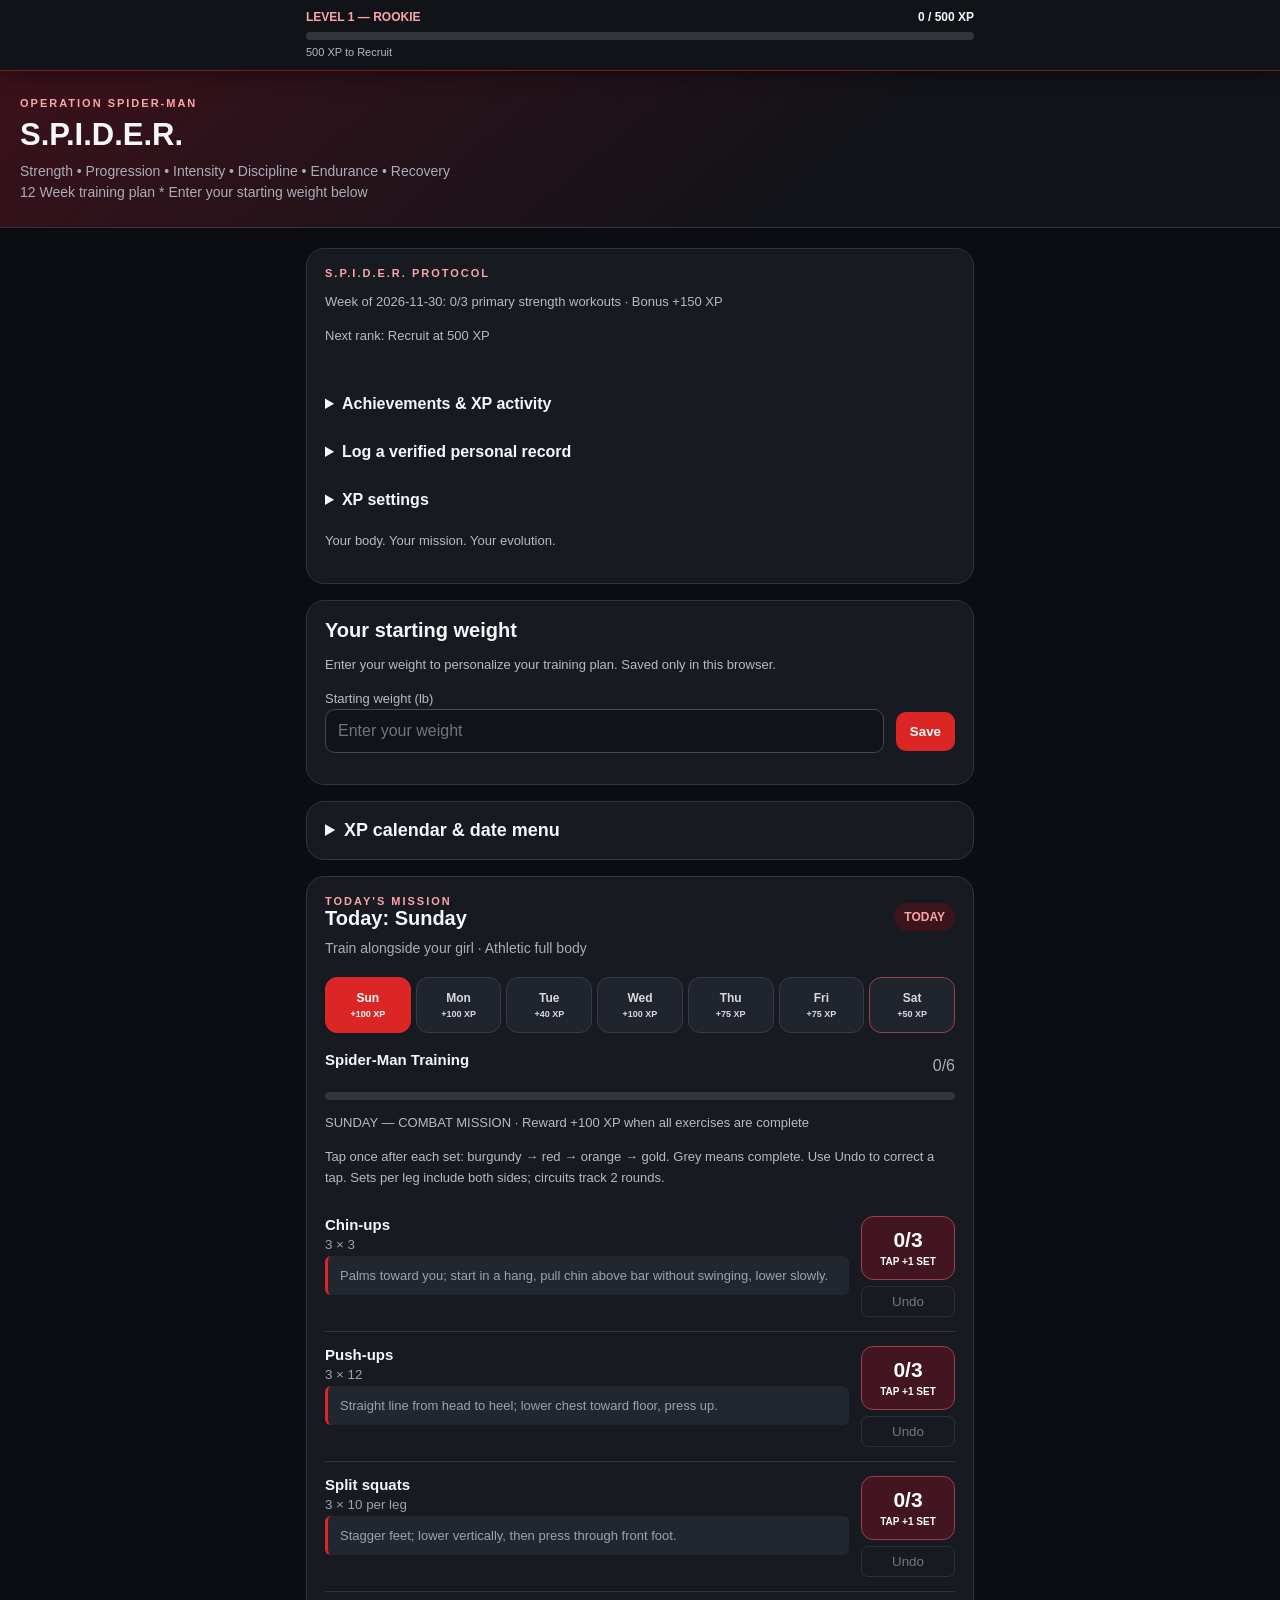
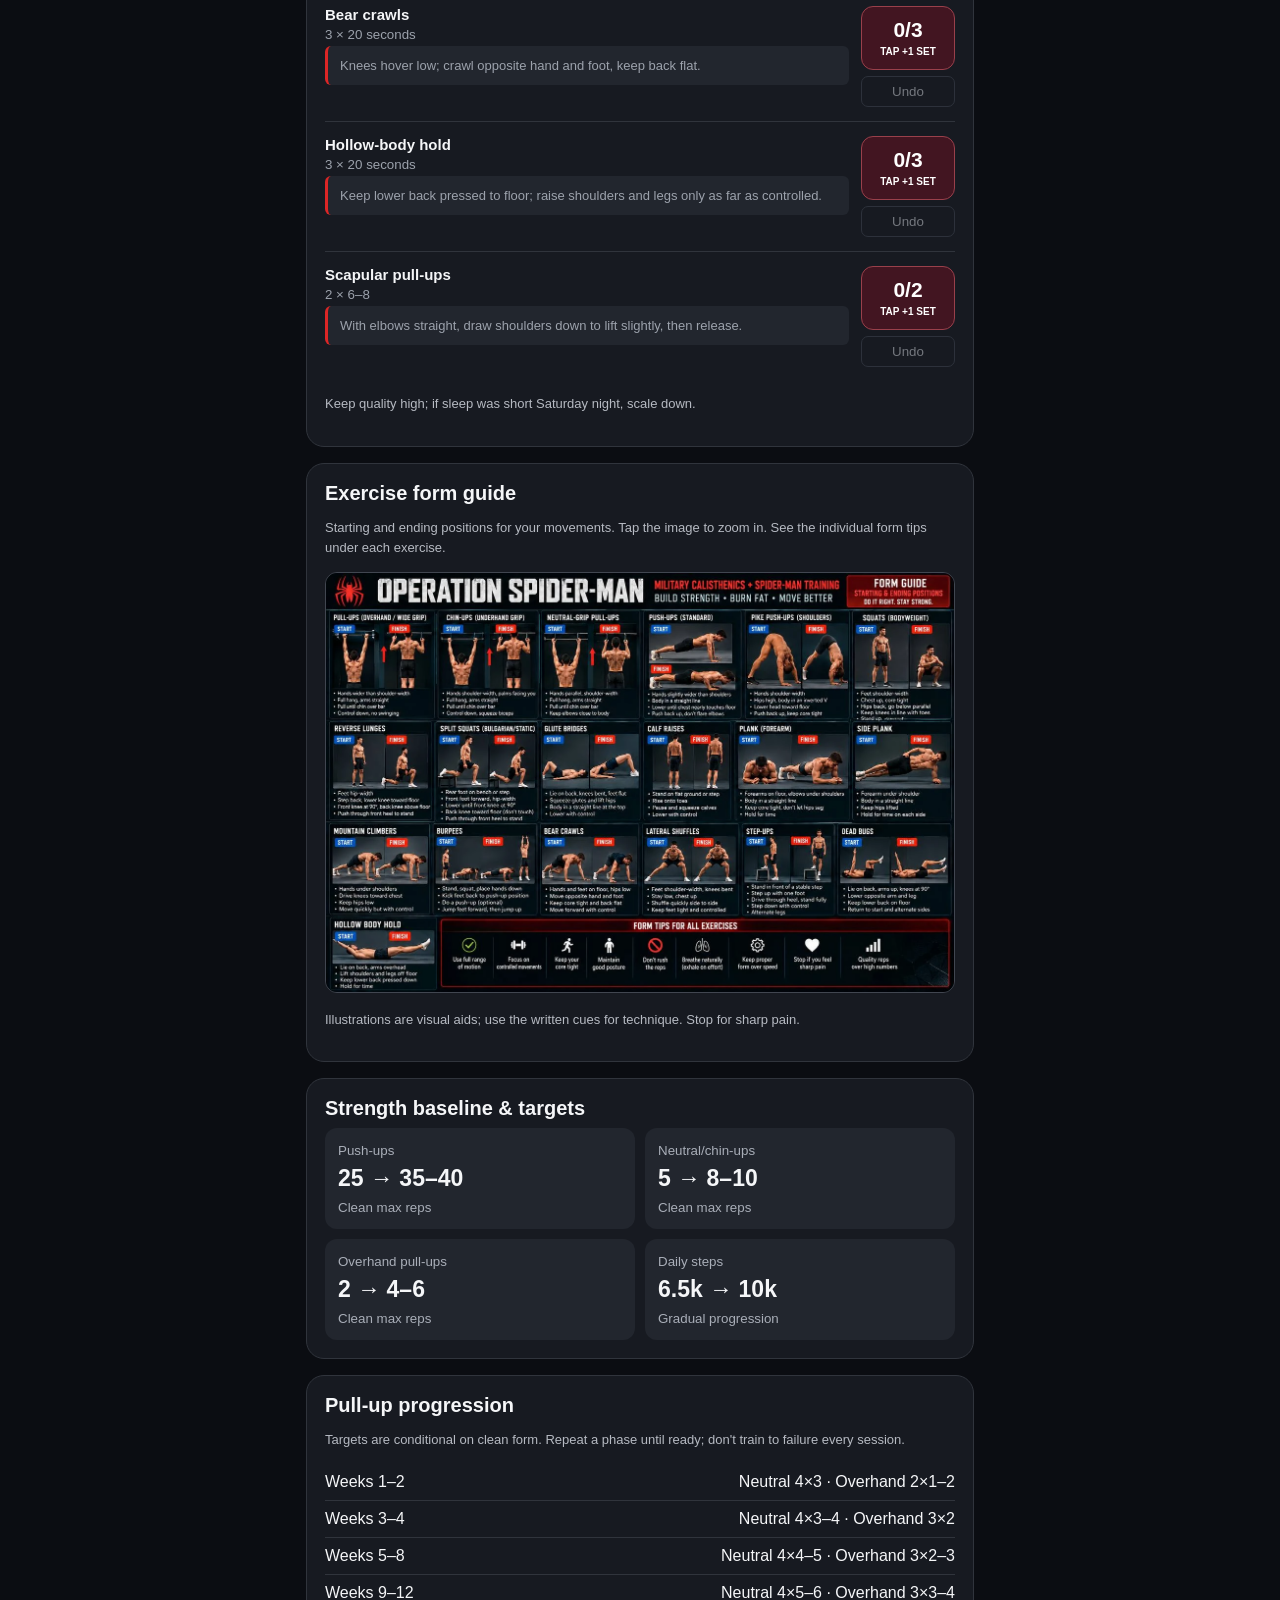
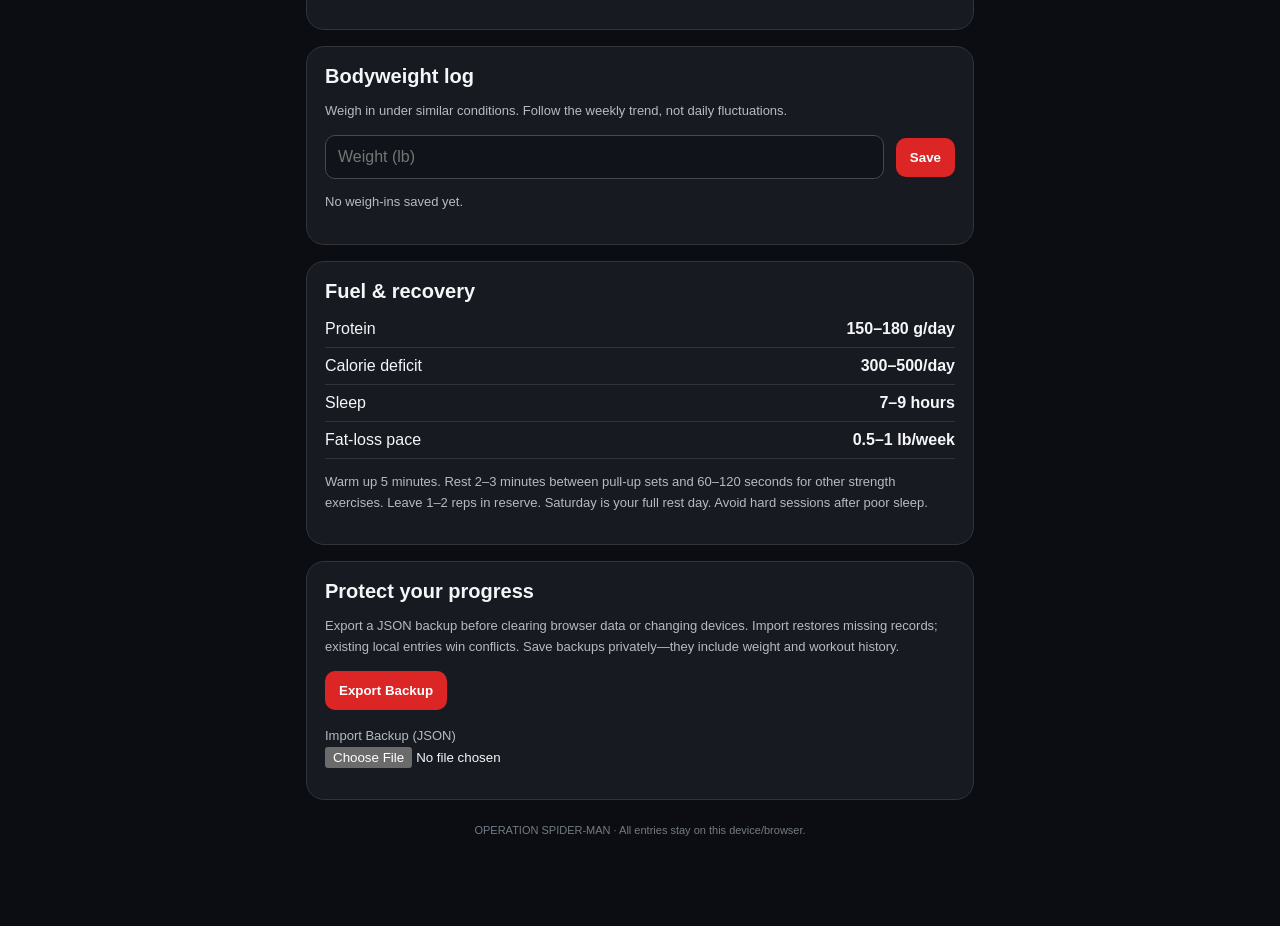
==== commit 0d4dd739: "Swap form guide art for the generic (shareable) version New 1280x853 chart replaces the personal one" ====
--- a/index.html
+++ b/index.html
@@ -1 +1 @@
-<!doctype html><html lang="en"><head><meta charset="utf-8"><meta name="viewport" content="width=device-width,initial-scale=1,viewport-fit=cover"><meta name="theme-color" content="#111318"><meta name="apple-mobile-web-app-capable" content="yes"><meta name="apple-mobile-web-app-status-bar-style" content="black-translucent"><meta name="apple-mobile-web-app-title" content="Spider-Man Fit"><title>Operation Spider-Man</title><style>:root{color-scheme:dark;font-family:-apple-system,BlinkMacSystemFont,'Segoe UI',sans-serif}*{box-sizing:border-box}body{margin:0;background:#0b0d12;color:#f5f6f8}header{background:linear-gradient(140deg,#3b111b,#111318 65%);padding:calc(env(safe-area-inset-top) + 26px) 20px 24px;border-bottom:1px solid #35333a}.eyebrow{color:#fca5a5;font-size:11px;font-weight:800;letter-spacing:2px}.heading{font-size:31px;font-weight:900;margin:8px 0}.sub{color:#a9aeb8;font-size:14px;line-height:1.5}main{max-width:700px;margin:auto;padding:20px 16px 90px}.panel{background:#171a21;border:1px solid #30343c;border-radius:18px;padding:18px;margin-bottom:16px}.row{display:flex;align-items:center;justify-content:space-between;gap:12px}.muted{color:#a9aeb8}.pill{font-size:12px;border-radius:99px;padding:7px 10px;background:#3b151b;color:#fca5a5;font-weight:700}.days{display:grid;grid-template-columns:repeat(7,1fr);gap:5px;margin:18px 0}.day{background:#20242c;color:#d7d9de;border:1px solid #373b45;border-radius:12px;padding:13px 0;font-weight:750;font-size:12px}.day.active{background:#dc2626;border-color:#dc2626;color:#fff}.day.rest{border-color:#99404b}.exercise{display:flex;gap:12px;align-items:center;border-bottom:1px solid #30343c;padding:14px 0;cursor:pointer}.exercise:last-child{border:0}.exercise input{accent-color:#dc2626;width:23px;height:23px;flex:none}.exercise strong{display:block;font-size:15px}.exercise small{display:block;color:#9ca2ac;margin-top:4px}.exercise.done strong{text-decoration:line-through;color:#8c929c}.progress{height:8px;border-radius:9px;background:#30343c;overflow:hidden;margin:12px 0}.fill{height:100%;background:#dc2626;transition:width .2s}.statgrid{display:grid;grid-template-columns:repeat(2,1fr);gap:10px}.stat{background:#22262e;border-radius:12px;padding:13px}.stat b{display:block;font-size:23px;margin:6px 0}.stat small{color:#a9aeb8}.control{width:100%;border-radius:10px;background:#101319;border:1px solid #434955;color:white;padding:12px;font-size:16px}.action{background:#dc2626;border:0;border-radius:10px;padding:12px 14px;color:#fff;font-weight:800;cursor:pointer}.line{display:grid;grid-template-columns:1fr auto;gap:12px;padding:9px 0;border-bottom:1px solid #30343c}.line:last-child{border:0}.note{font-size:13px;color:#b6bac2;line-height:1.6}.footer{text-align:center;color:#747b85;font-size:11px;margin-top:24px}h2{margin:0 0 8px;font-size:20px}h3{font-size:15px;margin:0 0 12px}button:focus-visible,input:focus-visible{outline:2px solid #fca5a5;outline-offset:2px}.formpic{width:100%;height:auto;border-radius:12px;border:1px solid #414650}.formtip{border-left:3px solid #dc2626;padding:10px 12px;background:#22262e;border-radius:6px;margin-top:10px;font-size:13px;line-height:1.5}.xpbar{position:sticky;top:0;z-index:100;background:#111318;border-bottom:1px solid #7f1d1d;padding:calc(env(safe-area-inset-top) + 10px) 16px 10px;box-shadow:0 4px 18px #0006}.xpinner{max-width:668px;margin:auto}.xprow{display:flex;align-items:center;justify-content:space-between;gap:12px;font-size:13px}.xplevel{color:#fca5a5;font-weight:800}.xptrack{height:8px;background:#30343c;border-radius:9px;overflow:hidden;margin:8px 0 5px}.xpfill{height:100%;background:#dc2626;transition:width .2s}.xpnote{font-size:11px;color:#b6bac2;line-height:1.4}.xptotal{font-weight:800}header{padding-top:26px}@media(prefers-reduced-motion:reduce){.xpfill{transition:none}}.calendar-menu summary{cursor:pointer;font-weight:800;font-size:18px}.calendar-menu[open] summary{margin-bottom:16px}.calendar-controls{display:flex;align-items:center;justify-content:space-between;gap:8px;margin:14px 0}.calendar-controls button,.calendar-today{background:#30161c;color:#fff;border:1px solid #8b303b;border-radius:8px;padding:10px;cursor:pointer}.calendar-grid{display:grid;grid-template-columns:repeat(7,minmax(0,1fr));gap:5px}.calendar-weekday{text-align:center;font-size:11px;color:#b6bac2;padding:5px 0}.calendar-date{min-height:53px;padding:5px 1px;border:1px solid #66232d;border-radius:8px;background:var(--heat);color:#fff;cursor:pointer;font-size:13px}.calendar-date small{display:block;font-size:9px;margin-top:4px}.calendar-date[aria-pressed=true]{outline:2px solid #fff;outline-offset:1px}.calendar-date:disabled{opacity:.45;cursor:default}.calendar-date.is-today{border-bottom:3px solid #fca5a5}.calendar-legend{display:flex;gap:5px;align-items:center;font-size:11px;margin:14px 0;color:#b6bac2}.calendar-swatch{width:22px;height:12px;border-radius:3px}.calendar-date-input{margin-top:12px;max-width:240px;color-scheme:dark}.calendar-best{font-size:13px;line-height:1.7;padding-left:22px}.calendar-best button{background:none;border:0;color:#fca5a5;text-align:left;cursor:pointer;font:inherit;text-decoration:underline}.selected-date{font-size:13px;color:#fca5a5;margin:12px 0}.protocol details{margin:14px 0}.protocol summary{cursor:pointer;font-weight:700;padding:8px 0}.protocol label{display:block;margin:10px 0 6px;font-size:13px}.protocol .control{max-width:100%;min-width:0}.xp-achievements,.xp-activity{padding-left:20px;font-size:13px;line-height:1.7}.xp-achievements li{color:#9ca2ac}.xp-achievements .earned{color:#fca5a5}.xp-feedback{color:#fca5a5;font-weight:700;font-size:13px;min-height:1em}.xp-secondary{border:1px solid #99404b;background:#30161c;color:#fff;border-radius:10px;padding:12px;cursor:pointer}.pr-confirm{line-height:1.6}.pr-confirm input{accent-color:#dc2626}.xprow{flex-wrap:wrap}.xpbar .xplevel{font-size:12px}.xpbar .xptotal{font-size:12px}button:disabled{opacity:.5;cursor:default} [hidden]{display:none!important}@media(max-width:360px){main{padding-left:10px;padding-right:10px}.panel{padding:12px}.day{font-size:11px}.xpbar{padding-left:10px;padding-right:10px}}.set-exercise{align-items:flex-start;cursor:default}.set-description{flex:1;min-width:0}.set-controls{flex:0 0 94px;display:grid;gap:6px}.set-tap{min-height:64px;border:1px solid #99404b;border-radius:12px;color:white;background:#421521;cursor:pointer;font-weight:800;touch-action:manipulation}.set-tap span{display:block;font-size:21px}.set-tap small{color:inherit;font-size:10px}.set-tap.stage-1{background:#b91c35}.set-tap.stage-2{background:#b9480d}.set-tap.stage-3,.set-tap.stage-4{background:#e9b949;color:#171a21}.set-tap.set-complete{background:#3d434d;border-color:#6b7280;color:#d1d5db;opacity:1}.set-undo{background:transparent;color:#d1d5db;border:1px solid #434955;border-radius:7px;padding:7px;cursor:pointer;touch-action:manipulation}.set-exercise.done .set-description{opacity:.65}@media(max-width:360px){.set-controls{flex-basis:82px}.set-exercise{gap:8px}}.set-tap.set-complete{position:relative;overflow:hidden;padding:0 0 6px}.complete-art{display:block;width:100%;height:auto;border-radius:10px 10px 0 0}.set-tap.set-complete span{font-size:15px;margin-top:4px}.set-tap.set-complete small{display:none}</style><link rel="icon" type="image/png" sizes="32x32" href="favicon.png"><link rel="apple-touch-icon" sizes="180x180" href="apple-touch-icon.png"><link rel="manifest" href="site.webmanifest"></head><body><aside class="xpbar" aria-label="Workout experience"><div class="xpinner"><div class="xprow"><span class="xplevel" id="xpLevel">LEVEL 1</span><span class="xptotal" id="xpTotal" aria-live="polite" aria-atomic="true">0 XP</span></div><div class="xptrack" id="xpProgress" role="progressbar" aria-label="Progress to next level" aria-valuemin="0" aria-valuemax="100" aria-valuenow="0"><div class="xpfill" id="xpFill"></div></div><div class="xpnote"><span id="xpNext">500 XP to Recruit</span></div></div></aside><header><div class="eyebrow">OPERATION SPIDER-MAN</div><div class="heading">S.P.I.D.E.R.</div><div class="sub">Strength • Progression • Intensity • Discipline • Endurance • Recovery<br>12 Week training plan * <span id="startingWeightLabel">Enter your starting weight below</span></div></header><main><section class="panel protocol"><div class="eyebrow">S.P.I.D.E.R. PROTOCOL</div><p id="xpMission" class="note"></p><p id="xpNextUnlock" class="note"></p><p id="xpFeedback" class="xp-feedback" role="status" aria-live="polite"></p><details><summary>Achievements &amp; XP activity</summary><ul id="xpAchievements" class="xp-achievements"></ul><h3>Recent XP activity</h3><ul id="xpActivity" class="xp-activity"></ul><p class="note">Monday, Wednesday, Sunday: 100 XP each. Tuesday: 40 XP. Thursday and Friday: 75 XP each. Saturday: 50 XP after explicit regeneration. All scheduled exercises must be checked. Complete Monday, Wednesday and Sunday in one Monday–Sunday week for +150 XP. Achievements are cosmetic and remain unlocked even if a workout is later edited.</p></details><details><summary>Log a verified personal record</summary><p class="note">A PR is a single clean set you personally verify, not the sum of multiple sets. Your first verified best and each higher best earn +100 XP. Entries are self-verified.</p><label for="prExercise">Exercise</label><select class="control" id="prExercise"><option value="pullup">Pull-ups (clean overhand set)</option><option value="pushup">Push-ups (clean set)</option></select><label for="prDate">Date</label><input class="control" type="date" id="prDate"><label for="prReps">Reps in one set</label><input class="control" type="number" min="1" max="1000" step="1" inputmode="numeric" id="prReps"><label class="pr-confirm"><input type="checkbox" id="prVerified"> I verify these were clean reps in one continuous set.</label><button class="action" id="savePR">Save verified PR</button><p class="note" id="prStatus" role="status"></p></details><details><summary>XP settings</summary><p class="note">XP rules v1. Progress stays in this browser. Reset clears XP, PRs, regeneration and achievements, but preserves workout and weight history. Completed workouts are excluded until marked incomplete and completed again.</p><button id="resetXP" class="xp-secondary">Reset XP Progress</button></details><p class="note">Your body. Your mission. Your evolution.</p></section><section class="panel"><h2>Your starting weight</h2><p class="note">Enter your weight to personalize your training plan. Saved only in this browser.</p><label for="startingWeight" class="note">Starting weight (lb)</label><div class="row"><input id="startingWeight" class="control" type="number" min="70" max="700" step="0.1" placeholder="Enter your weight" inputmode="decimal"><button class="action" id="saveStartingWeight">Save</button></div><p id="startingWeightStatus" class="note" role="status"></p></section><details class="panel calendar-menu" id="calendarMenu"><summary>XP calendar &amp; date menu</summary><label for="workoutDate" class="note">Choose workout date</label><br><input id="workoutDate" class="control calendar-date-input" type="date"><div class="calendar-controls"><button id="previousMonth" aria-label="Previous month">‹</button><strong id="calendarMonth"></strong><button id="nextMonth" aria-label="Next month">›</button><button class="calendar-today" id="calendarToday">Today</button></div><div class="calendar-grid" id="xpCalendar" aria-label="Daily XP calendar"></div><div class="calendar-legend">Less XP <span class="calendar-swatch" style="background:#251217"></span><span class="calendar-swatch" style="background:#641b27"></span><span class="calendar-swatch" style="background:#a92335"></span><span class="calendar-swatch" style="background:#e53946"></span> More XP</div><p class="note" id="calendarStats"></p><h3>Your highest-XP days</h3><ol class="calendar-best" id="bestDays"></ol><p class="note">XP comes from complete scheduled workouts, weekly missions, regeneration and verified PRs. Select past dates to update your log. Future dates are view-only.</p></details><section class="panel"><div class="row"><div><div class="eyebrow">TODAY'S MISSION</div><h2 id="todayTitle">Loading…</h2></div><span class="pill" id="todayBadge">READY</span></div><div class="sub" id="todaySub"></div><div class="days" id="days"></div><div class="row"><h3 id="workoutName"></h3><span class="muted" id="count"></span></div><div class="progress"><div class="fill" id="fill"></div></div><p class="note" id="xpReward"></p><p class="note">Tap once after each set: burgundy → red → orange → gold. Grey means complete. Use Undo to correct a tap. Sets per leg include both sides; circuits track 2 rounds.</p><div id="exercises"></div><div id="regeneration" hidden><button class="action" id="completeRegeneration">Complete Regeneration</button> <button class="xp-secondary" id="undoRegeneration" hidden>Undo regeneration</button></div><p class="note" id="workoutNote"></p></section><section class="panel"><h2>Exercise form guide</h2><p class="note">Starting and ending positions for your movements. Tap the image to zoom in. See the individual form tips under each exercise.</p><a href="form-guide.webp?v=a6835da019d0" target="_blank" rel="noopener"><img class="formpic" src="form-guide.webp?v=a6835da019d0" alt="Exercise form illustrations with start and finish positions" loading="lazy"></a><p class="note">Illustrations are visual aids; use the written cues for technique. Stop for sharp pain.</p></section><section class="panel"><h2>Strength baseline & targets</h2><div class="statgrid"><div class="stat"><small>Push-ups</small><b>25 → 35–40</b><small>Clean max reps</small></div><div class="stat"><small>Neutral/chin-ups</small><b>5 → 8–10</b><small>Clean max reps</small></div><div class="stat"><small>Overhand pull-ups</small><b>2 → 4–6</b><small>Clean max reps</small></div><div class="stat"><small>Daily steps</small><b>6.5k → 10k</b><small>Gradual progression</small></div></div></section><section class="panel"><h2>Pull-up progression</h2><p class="note">Targets are conditional on clean form. Repeat a phase until ready; don't train to failure every session.</p><div class="line"><span>Weeks 1–2</span><span>Neutral 4×3 · Overhand 2×1–2</span></div><div class="line"><span>Weeks 3–4</span><span>Neutral 4×3–4 · Overhand 3×2</span></div><div class="line"><span>Weeks 5–8</span><span>Neutral 4×4–5 · Overhand 3×2–3</span></div><div class="line"><span>Weeks 9–12</span><span>Neutral 4×5–6 · Overhand 3×3–4</span></div></section><section class="panel"><h2>Bodyweight log</h2><p class="note">Weigh in under similar conditions. Follow the weekly trend, not daily fluctuations.</p><div class="row"><input id="weight" class="control" type="number" min="70" max="700" step="0.1" placeholder="Weight (lb)" aria-label="Weight in pounds"><button class="action" id="saveWeight">Save</button></div><p id="weightStatus" class="note"></p><div id="weightHistory"></div></section><section class="panel"><h2>Fuel & recovery</h2><div class="line"><span>Protein</span><b>150–180 g/day</b></div><div class="line"><span>Calorie deficit</span><b>300–500/day</b></div><div class="line"><span>Sleep</span><b>7–9 hours</b></div><div class="line"><span>Fat-loss pace</span><b>0.5–1 lb/week</b></div><p class="note">Warm up 5 minutes. Rest 2–3 minutes between pull-up sets and 60–120 seconds for other strength exercises. Leave 1–2 reps in reserve. Saturday is your full rest day. Avoid hard sessions after poor sleep.</p></section><section class="panel"><h2>Protect your progress</h2><p class="note">Export a JSON backup before clearing browser data or changing devices. Import restores missing records; existing local entries win conflicts. Save backups privately—they include weight and workout history.</p><button class="action" id="exportBackup">Export Backup</button><label class="note" for="importBackup" style="display:block;margin-top:16px">Import Backup (JSON)</label><input id="importBackup" type="file" accept=".json,application/json" style="max-width:100%"><p class="note" id="backupStatus" role="status"></p></section><div class="footer">OPERATION SPIDER-MAN · All entries stay on this device/browser.</div></main><script src="xp-engine.js?v=1"></script><script>const plan=[{day:'Sunday',name:'Spider-Man Training',sub:'Train alongside your girl · Athletic full body',ex:[['Chin-ups','3 × 3'],['Push-ups','3 × 12'],['Split squats','3 × 10 per leg'],['Bear crawls','3 × 20 seconds'],['Hollow-body hold','3 × 20 seconds'],['Scapular pull-ups','2 × 6–8']],note:'Keep quality high; if sleep was short Saturday night, scale down.'},{day:'Monday',name:'Upper Body Strength',sub:'Pull-ups · Push-ups · Shoulders · Core',ex:[['Neutral-grip pull-ups','4 × 3'],['Standard push-ups','3 × 12–15'],['Overhand pull-ups','2 × 1–2'],['Pike push-ups','2 × 6–8'],['Forearm plank','3 × 30–45 seconds']],note:'Rest 2–3 minutes between pull-up sets. Do not chase failure.'},{day:'Tuesday',name:'Active Recovery',sub:'Walk and restore mobility',ex:[['Brisk walking','25–40 minutes'],['Hip and shoulder mobility','5–10 minutes']],note:'Easy effort. Build toward 8,000–10,000 steps over time.'},{day:'Wednesday',name:'Military Legs + Core',sub:'Lower-body strength and trunk stability',ex:[['Bodyweight squats','3 × 18–25'],['Reverse lunges','3 × 10 per leg'],['Single-leg glute bridges','3 × 8 per leg'],['Calf raises','3 × 20'],['Dead bugs','3 × 10 per side'],['Side planks','2 × 30 seconds per side']],note:'Control every rep. Make exercises harder before adding endless repetitions.'},{day:'Thursday',name:'Optional Conditioning',sub:'Short military cardio circuit',ex:[['March or jog in place','60 seconds'],['Mountain climbers','20 total'],['Step-ups','10 per leg'],['Burpees (step-back allowed)','5'],['Rest','90 seconds']],note:'Do 2–3 rounds at a controlled pace. Skip if recovery is poor.'},{day:'Friday',name:'Moderate Military Circuit',sub:'Strength endurance before Friday night',ex:[['Neutral-grip pull-ups','2 reps'],['Push-ups','10 reps'],['Squats','15 reps'],['Mountain climbers','20 total'],['Forearm plank','30 seconds']],note:'2 rounds, 90–120 seconds between rounds. This is optional if you are fatigued; do not push to failure.'},{day:'Saturday',name:'FULL REST DAY',sub:'Work your shift · Lounge · Recover',ex:[],note:'No scheduled workout. Relax, eat well, and recover without guilt.'}];const cues={'Chin-ups':'Palms toward you; start in a hang, pull chin above bar without swinging, lower slowly.','Neutral-grip pull-ups':'Palms face each other; pull elbows down toward ribs and lower under control.','Overhand pull-ups':'Palms away; use a comfortable width and pull without swinging.','Standard push-ups':'Straight line from head to heel; lower chest toward floor, press up.','Push-ups':'Straight line from head to heel; lower chest toward floor, press up.','Pike push-ups':'Hips high in an inverted V; lower head between hands, press up.','Bodyweight squats':'Feet shoulder-width; squat with heels down and knees tracking over toes, then stand.','Squats':'Sit down between hips with heels planted, then stand tall.','Reverse lunges':'Step back and lower under control, then push through front foot to stand.','Split squats':'Stagger feet; lower vertically, then press through front foot.','Single-leg glute bridges':'One foot planted; lift hips without arching back, then lower.','Calf raises':'Rise onto toes, pause, lower slowly.','Dead bugs':'Opposite arm and leg extend while lower back stays gently pressed down.','Forearm plank':'Elbows under shoulders; body straight, brace and breathe.','Side planks':'Elbow under shoulder; lift hips into a straight line.','Mountain climbers':'Start in high plank; alternate driving knees forward without bouncing hips.','Step-ups':'Step onto stable platform; straighten standing leg and step down slowly.','Burpees (step-back allowed)':'Hands to floor, step back to plank, step forward, stand tall.','Bear crawls':'Knees hover low; crawl opposite hand and foot, keep back flat.','Hollow-body hold':'Keep lower back pressed to floor; raise shoulders and legs only as far as controlled.','Scapular pull-ups':'With elbows straight, draw shoulders down to lift slightly, then release.'};const $=id=>document.getElementById(id);let selectedDate=new Date();selectedDate.setHours(12,0,0,0);let selected=selectedDate.getDay();let calendarMonth=new Date(selectedDate.getFullYear(),selectedDate.getMonth(),1,12);let checks=JSON.parse(localStorage.getItem('spiderman-checks')||'{}');let exerciseSets=JSON.parse(localStorage.getItem('spiderman-sets-v1')||'{}');let weights=JSON.parse(localStorage.getItem('spiderman-weights')||'[]');let startingWeight=Number(localStorage.getItem('spiderman-starting-weight'))||null;function dateKey(d){return [d.getFullYear(),String(d.getMonth()+1).padStart(2,'0'),String(d.getDate()).padStart(2,'0')].join('-')}function key(){const d=selectedDate;return [d.getFullYear(),String(d.getMonth()+1).padStart(2,'0'),String(d.getDate()).padStart(2,'0')].join('-')}function setTarget(day,index){const match=plan[day].ex[index][1].match(/^(\d+)\s*×/);return match?Number(match[1]):(day===4||day===5?2:1)}function setsDone(day,index,date=key()){const target=setTarget(day,index),entry=date+'-'+day;const logged=exerciseSets[entry]?.[index];return Number.isInteger(logged)?Math.max(0,Math.min(target,logged)):(checks[entry]?.[index]===true?target:0)}function updateSet(index,delta){if(key()>dateKey(new Date())||!xpClockOK())return;const entry=key()+'-'+selected,target=setTarget(selected,index),before=setsDone(selected,index),after=Math.max(0,Math.min(target,before+delta));if(after===before)return;exerciseSets[entry]??={};exerciseSets[entry][index]=after;checks[entry]??={};checks[entry][index]=after===target;localStorage.setItem('spiderman-sets-v1',JSON.stringify(exerciseSets));localStorage.setItem('spiderman-checks',JSON.stringify(checks));render()}function render(){renderXP();const p=plan[selected],today=new Date().getDay();$('todayTitle').textContent=key()===dateKey(new Date())?'Today: '+p.day:p.day+' · '+selectedDate.toLocaleDateString(undefined,{month:'short',day:'numeric',year:'numeric'});$('todayBadge').textContent=selected===6?'REST':key()===dateKey(new Date())?'TODAY':'PLAN';$('todaySub').textContent=p.sub;$('days').innerHTML=plan.map((v,i)=>'<button class="day '+(selected===i?'active ':'')+(i===6?'rest':'')+'" data-day="'+i+'">'+v.day.slice(0,3)+'<small style="display:block;font-size:9px;margin-top:4px">+'+SpiderXP.rewards[i]+' XP</small></button>').join('');document.querySelectorAll('[data-day]').forEach(b=>b.onclick=()=>{const d=new Date(selectedDate);d.setDate(d.getDate()+Number(b.dataset.day)-selected);selectDate(d)});$('workoutName').textContent=p.name;const ck=checks[key()+'-'+selected]||{};let done=p.ex.filter((_,i)=>ck[i]).length;$('count').textContent=p.ex.length?done+'/'+p.ex.length:'Recovery';$('fill').style.width=(p.ex.length?100*done/p.ex.length:100)+'%';$('exercises').innerHTML=p.ex.map((e,i)=>{const target=setTarget(selected,i),done=setsDone(selected,i),complete=done===target,disabled=key()>dateKey(new Date())||!xpClockOK();return '<div class="exercise set-exercise '+(complete?'done':'')+'"><div class="set-description"><strong>'+e[0]+'</strong><small>'+e[1]+((selected===4||selected===5)?' · 2 rounds tracked':'')+'</small><small class="formtip">'+(cues[e[0]]||'Use controlled movement and comfortable alignment.')+'</small></div><div class="set-controls"><button class="set-tap stage-'+Math.min(done,4)+(complete?' set-complete':'')+'" data-set="'+i+'" '+(disabled||complete?'disabled':'')+' aria-label="'+e[0]+': '+done+' of '+target+' sets complete'+(complete?'':'. Mark next set complete')+'">'+(complete?'<img class="complete-art" src="complete-badge.webp?v=fb0d996c9001" alt="Complete">':'')+'<span>'+done+'/'+target+'</span><small>'+(complete?'COMPLETE':'TAP +1 SET')+'</small></button><button class="set-undo" data-undo="'+i+'" '+(disabled||done===0?'disabled':'')+' aria-label="Undo one set of '+e[0]+'">Undo</button></div></div>'}).join('');document.querySelectorAll('[data-set]').forEach(button=>button.onclick=()=>updateSet(Number(button.dataset.set),1));document.querySelectorAll('[data-undo]').forEach(button=>button.onclick=()=>updateSet(Number(button.dataset.undo),-1));$('workoutNote').textContent=p.note;renderCalendar()}function renderXP(){}function renderWeights(){$('weightHistory').innerHTML=weights.slice(-6).reverse().map(w=>'<div class="line"><span>'+w.date+'</span><b>'+w.value+' lb</b></div>').join('');$('weightStatus').textContent=weights.length?'Latest: '+weights[weights.length-1].value+' lb'+(startingWeight?' · Starting: '+startingWeight+' lb':''):'No weigh-ins saved yet.'}$('saveWeight').onclick=()=>{const n=Number($('weight').value);if(!Number.isFinite(n)||n<70||n>700){$('weightStatus').textContent='Enter a valid weight in pounds.';return}weights.push({date:dateKey(new Date()),value:n});localStorage.setItem('spiderman-weights',JSON.stringify(weights));$('weight').value='';renderWeights()};function dailyXP(){return {}}function parseDate(value){if(!/^\d{4}-\d{2}-\d{2}$/.test(value))return null;const [y,m,d]=value.split('-').map(Number);const date=new Date(y,m-1,d,12);return dateKey(date)===value?date:null}function selectDate(date){selectedDate=date;selected=selectedDate.getDay();calendarMonth=new Date(date.getFullYear(),date.getMonth(),1,12);render()}function heatColor(points,max){if(!points)return '#251217';const ratio=points/Math.max(max,10);return ratio<=.25?'#641b27':ratio<=.5?'#8c2030':ratio<=.75?'#b9273a':'#e53946'}function renderCalendar(){const totals=dailyXP(checks);const highest=Math.max(10,...Object.values(totals));const y=calendarMonth.getFullYear(),m=calendarMonth.getMonth();$('workoutDate').value=key();$('calendarMonth').textContent=calendarMonth.toLocaleDateString(undefined,{month:'long',year:'numeric'});let markup=['Sun','Mon','Tue','Wed','Thu','Fri','Sat'].map(day=>'<span class="calendar-weekday">'+day+'</span>').join('');for(let i=0;i<calendarMonth.getDay();i++)markup+='<span></span>';let monthXP=0;for(let day=1;day<=new Date(y,m+1,0).getDate();day++){const d=new Date(y,m,day,12),date=dateKey(d),xp=totals[date]||0;monthXP+=xp;markup+='<button class="calendar-date '+(date===dateKey(new Date())?'is-today':'')+'" style="--heat:'+heatColor(xp,highest)+'" data-date="'+date+'" aria-pressed="'+(date===key())+'" aria-label="'+date+', '+xp+' XP"><span>'+day+'</span><small>'+xp+' XP</small></button>'}$('xpCalendar').innerHTML=markup;$('xpCalendar').querySelectorAll('[data-date]').forEach(button=>button.onclick=()=>selectDate(parseDate(button.dataset.date)));$('calendarStats').textContent='Selected day: '+(totals[key()]||0)+' XP · This month: '+monthXP+' XP. Colors are relative to your highest-XP day.';const best=Object.entries(totals).filter(([,xp])=>xp>0).sort((a,b)=>b[1]-a[1]||b[0].localeCompare(a[0])).slice(0,5);$('bestDays').innerHTML=best.length?best.map(([date,xp])=>'<li><button data-best="'+date+'">'+parseDate(date).toLocaleDateString(undefined,{month:'short',day:'numeric',year:'numeric'})+' — '+xp+' XP</button></li>').join(''):'<li>Complete an exercise to start your XP history.</li>';$('bestDays').querySelectorAll('[data-best]').forEach(button=>button.onclick=()=>selectDate(parseDate(button.dataset.best)))}$('workoutDate').onchange=()=>{const date=parseDate($('workoutDate').value);if(date)selectDate(date)};$('previousMonth').onclick=()=>{calendarMonth.setMonth(calendarMonth.getMonth()-1);renderCalendar()};$('nextMonth').onclick=()=>{calendarMonth.setMonth(calendarMonth.getMonth()+1);renderCalendar()};$('calendarToday').onclick=()=>{const now=new Date();now.setHours(12,0,0,0);selectDate(now)};function renderStartingWeight(){$('startingWeightLabel').textContent=startingWeight?'Starting weight: '+startingWeight+' lb':'Enter your starting weight below';$('startingWeight').value=startingWeight||''}function saveStartingWeight(){const n=Number($('startingWeight').value);if(!Number.isFinite(n)||n<70||n>700){$('startingWeightStatus').textContent='Enter a weight between 70 and 700 lb.';return}startingWeight=Math.round(n*10)/10;localStorage.setItem('spiderman-starting-weight',String(startingWeight));renderStartingWeight();renderWeights();$('startingWeightStatus').textContent='Starting weight saved: '+startingWeight+' lb.'}$('saveStartingWeight').onclick=saveStartingWeight;$('startingWeight').onkeydown=event=>{if(event.key==='Enter')saveStartingWeight()};renderStartingWeight();renderWeights();</script><script src="xp-ui.js?v=2"></script><script src="backup.js?v=1"></script></body></html>
+<!doctype html><html lang="en"><head><meta charset="utf-8"><meta name="viewport" content="width=device-width,initial-scale=1,viewport-fit=cover"><meta name="theme-color" content="#111318"><meta name="apple-mobile-web-app-capable" content="yes"><meta name="apple-mobile-web-app-status-bar-style" content="black-translucent"><meta name="apple-mobile-web-app-title" content="Spider-Man Fit"><title>Operation Spider-Man</title><style>:root{color-scheme:dark;font-family:-apple-system,BlinkMacSystemFont,'Segoe UI',sans-serif}*{box-sizing:border-box}body{margin:0;background:#0b0d12;color:#f5f6f8}header{background:linear-gradient(140deg,#3b111b,#111318 65%);padding:calc(env(safe-area-inset-top) + 26px) 20px 24px;border-bottom:1px solid #35333a}.eyebrow{color:#fca5a5;font-size:11px;font-weight:800;letter-spacing:2px}.heading{font-size:31px;font-weight:900;margin:8px 0}.sub{color:#a9aeb8;font-size:14px;line-height:1.5}main{max-width:700px;margin:auto;padding:20px 16px 90px}.panel{background:#171a21;border:1px solid #30343c;border-radius:18px;padding:18px;margin-bottom:16px}.row{display:flex;align-items:center;justify-content:space-between;gap:12px}.muted{color:#a9aeb8}.pill{font-size:12px;border-radius:99px;padding:7px 10px;background:#3b151b;color:#fca5a5;font-weight:700}.days{display:grid;grid-template-columns:repeat(7,1fr);gap:5px;margin:18px 0}.day{background:#20242c;color:#d7d9de;border:1px solid #373b45;border-radius:12px;padding:13px 0;font-weight:750;font-size:12px}.day.active{background:#dc2626;border-color:#dc2626;color:#fff}.day.rest{border-color:#99404b}.exercise{display:flex;gap:12px;align-items:center;border-bottom:1px solid #30343c;padding:14px 0;cursor:pointer}.exercise:last-child{border:0}.exercise input{accent-color:#dc2626;width:23px;height:23px;flex:none}.exercise strong{display:block;font-size:15px}.exercise small{display:block;color:#9ca2ac;margin-top:4px}.exercise.done strong{text-decoration:line-through;color:#8c929c}.progress{height:8px;border-radius:9px;background:#30343c;overflow:hidden;margin:12px 0}.fill{height:100%;background:#dc2626;transition:width .2s}.statgrid{display:grid;grid-template-columns:repeat(2,1fr);gap:10px}.stat{background:#22262e;border-radius:12px;padding:13px}.stat b{display:block;font-size:23px;margin:6px 0}.stat small{color:#a9aeb8}.control{width:100%;border-radius:10px;background:#101319;border:1px solid #434955;color:white;padding:12px;font-size:16px}.action{background:#dc2626;border:0;border-radius:10px;padding:12px 14px;color:#fff;font-weight:800;cursor:pointer}.line{display:grid;grid-template-columns:1fr auto;gap:12px;padding:9px 0;border-bottom:1px solid #30343c}.line:last-child{border:0}.note{font-size:13px;color:#b6bac2;line-height:1.6}.footer{text-align:center;color:#747b85;font-size:11px;margin-top:24px}h2{margin:0 0 8px;font-size:20px}h3{font-size:15px;margin:0 0 12px}button:focus-visible,input:focus-visible{outline:2px solid #fca5a5;outline-offset:2px}.formpic{width:100%;height:auto;border-radius:12px;border:1px solid #414650}.formtip{border-left:3px solid #dc2626;padding:10px 12px;background:#22262e;border-radius:6px;margin-top:10px;font-size:13px;line-height:1.5}.xpbar{position:sticky;top:0;z-index:100;background:#111318;border-bottom:1px solid #7f1d1d;padding:calc(env(safe-area-inset-top) + 10px) 16px 10px;box-shadow:0 4px 18px #0006}.xpinner{max-width:668px;margin:auto}.xprow{display:flex;align-items:center;justify-content:space-between;gap:12px;font-size:13px}.xplevel{color:#fca5a5;font-weight:800}.xptrack{height:8px;background:#30343c;border-radius:9px;overflow:hidden;margin:8px 0 5px}.xpfill{height:100%;background:#dc2626;transition:width .2s}.xpnote{font-size:11px;color:#b6bac2;line-height:1.4}.xptotal{font-weight:800}header{padding-top:26px}@media(prefers-reduced-motion:reduce){.xpfill{transition:none}}.calendar-menu summary{cursor:pointer;font-weight:800;font-size:18px}.calendar-menu[open] summary{margin-bottom:16px}.calendar-controls{display:flex;align-items:center;justify-content:space-between;gap:8px;margin:14px 0}.calendar-controls button,.calendar-today{background:#30161c;color:#fff;border:1px solid #8b303b;border-radius:8px;padding:10px;cursor:pointer}.calendar-grid{display:grid;grid-template-columns:repeat(7,minmax(0,1fr));gap:5px}.calendar-weekday{text-align:center;font-size:11px;color:#b6bac2;padding:5px 0}.calendar-date{min-height:53px;padding:5px 1px;border:1px solid #66232d;border-radius:8px;background:var(--heat);color:#fff;cursor:pointer;font-size:13px}.calendar-date small{display:block;font-size:9px;margin-top:4px}.calendar-date[aria-pressed=true]{outline:2px solid #fff;outline-offset:1px}.calendar-date:disabled{opacity:.45;cursor:default}.calendar-date.is-today{border-bottom:3px solid #fca5a5}.calendar-legend{display:flex;gap:5px;align-items:center;font-size:11px;margin:14px 0;color:#b6bac2}.calendar-swatch{width:22px;height:12px;border-radius:3px}.calendar-date-input{margin-top:12px;max-width:240px;color-scheme:dark}.calendar-best{font-size:13px;line-height:1.7;padding-left:22px}.calendar-best button{background:none;border:0;color:#fca5a5;text-align:left;cursor:pointer;font:inherit;text-decoration:underline}.selected-date{font-size:13px;color:#fca5a5;margin:12px 0}.protocol details{margin:14px 0}.protocol summary{cursor:pointer;font-weight:700;padding:8px 0}.protocol label{display:block;margin:10px 0 6px;font-size:13px}.protocol .control{max-width:100%;min-width:0}.xp-achievements,.xp-activity{padding-left:20px;font-size:13px;line-height:1.7}.xp-achievements li{color:#9ca2ac}.xp-achievements .earned{color:#fca5a5}.xp-feedback{color:#fca5a5;font-weight:700;font-size:13px;min-height:1em}.xp-secondary{border:1px solid #99404b;background:#30161c;color:#fff;border-radius:10px;padding:12px;cursor:pointer}.pr-confirm{line-height:1.6}.pr-confirm input{accent-color:#dc2626}.xprow{flex-wrap:wrap}.xpbar .xplevel{font-size:12px}.xpbar .xptotal{font-size:12px}button:disabled{opacity:.5;cursor:default} [hidden]{display:none!important}@media(max-width:360px){main{padding-left:10px;padding-right:10px}.panel{padding:12px}.day{font-size:11px}.xpbar{padding-left:10px;padding-right:10px}}.set-exercise{align-items:flex-start;cursor:default}.set-description{flex:1;min-width:0}.set-controls{flex:0 0 94px;display:grid;gap:6px}.set-tap{min-height:64px;border:1px solid #99404b;border-radius:12px;color:white;background:#421521;cursor:pointer;font-weight:800;touch-action:manipulation}.set-tap span{display:block;font-size:21px}.set-tap small{color:inherit;font-size:10px}.set-tap.stage-1{background:#b91c35}.set-tap.stage-2{background:#b9480d}.set-tap.stage-3,.set-tap.stage-4{background:#e9b949;color:#171a21}.set-tap.set-complete{background:#3d434d;border-color:#6b7280;color:#d1d5db;opacity:1}.set-undo{background:transparent;color:#d1d5db;border:1px solid #434955;border-radius:7px;padding:7px;cursor:pointer;touch-action:manipulation}.set-exercise.done .set-description{opacity:.65}@media(max-width:360px){.set-controls{flex-basis:82px}.set-exercise{gap:8px}}.set-tap.set-complete{position:relative;overflow:hidden;padding:0 0 6px}.complete-art{display:block;width:100%;height:auto;border-radius:10px 10px 0 0}.set-tap.set-complete span{font-size:15px;margin-top:4px}.set-tap.set-complete small{display:none}</style><link rel="icon" type="image/png" sizes="32x32" href="favicon.png"><link rel="apple-touch-icon" sizes="180x180" href="apple-touch-icon.png"><link rel="manifest" href="site.webmanifest"></head><body><aside class="xpbar" aria-label="Workout experience"><div class="xpinner"><div class="xprow"><span class="xplevel" id="xpLevel">LEVEL 1</span><span class="xptotal" id="xpTotal" aria-live="polite" aria-atomic="true">0 XP</span></div><div class="xptrack" id="xpProgress" role="progressbar" aria-label="Progress to next level" aria-valuemin="0" aria-valuemax="100" aria-valuenow="0"><div class="xpfill" id="xpFill"></div></div><div class="xpnote"><span id="xpNext">500 XP to Recruit</span></div></div></aside><header><div class="eyebrow">OPERATION SPIDER-MAN</div><div class="heading">S.P.I.D.E.R.</div><div class="sub">Strength • Progression • Intensity • Discipline • Endurance • Recovery<br>12 Week training plan * <span id="startingWeightLabel">Enter your starting weight below</span></div></header><main><section class="panel protocol"><div class="eyebrow">S.P.I.D.E.R. PROTOCOL</div><p id="xpMission" class="note"></p><p id="xpNextUnlock" class="note"></p><p id="xpFeedback" class="xp-feedback" role="status" aria-live="polite"></p><details><summary>Achievements &amp; XP activity</summary><ul id="xpAchievements" class="xp-achievements"></ul><h3>Recent XP activity</h3><ul id="xpActivity" class="xp-activity"></ul><p class="note">Monday, Wednesday, Sunday: 100 XP each. Tuesday: 40 XP. Thursday and Friday: 75 XP each. Saturday: 50 XP after explicit regeneration. All scheduled exercises must be checked. Complete Monday, Wednesday and Sunday in one Monday–Sunday week for +150 XP. Achievements are cosmetic and remain unlocked even if a workout is later edited.</p></details><details><summary>Log a verified personal record</summary><p class="note">A PR is a single clean set you personally verify, not the sum of multiple sets. Your first verified best and each higher best earn +100 XP. Entries are self-verified.</p><label for="prExercise">Exercise</label><select class="control" id="prExercise"><option value="pullup">Pull-ups (clean overhand set)</option><option value="pushup">Push-ups (clean set)</option></select><label for="prDate">Date</label><input class="control" type="date" id="prDate"><label for="prReps">Reps in one set</label><input class="control" type="number" min="1" max="1000" step="1" inputmode="numeric" id="prReps"><label class="pr-confirm"><input type="checkbox" id="prVerified"> I verify these were clean reps in one continuous set.</label><button class="action" id="savePR">Save verified PR</button><p class="note" id="prStatus" role="status"></p></details><details><summary>XP settings</summary><p class="note">XP rules v1. Progress stays in this browser. Reset clears XP, PRs, regeneration and achievements, but preserves workout and weight history. Completed workouts are excluded until marked incomplete and completed again.</p><button id="resetXP" class="xp-secondary">Reset XP Progress</button></details><p class="note">Your body. Your mission. Your evolution.</p></section><section class="panel"><h2>Your starting weight</h2><p class="note">Enter your weight to personalize your training plan. Saved only in this browser.</p><label for="startingWeight" class="note">Starting weight (lb)</label><div class="row"><input id="startingWeight" class="control" type="number" min="70" max="700" step="0.1" placeholder="Enter your weight" inputmode="decimal"><button class="action" id="saveStartingWeight">Save</button></div><p id="startingWeightStatus" class="note" role="status"></p></section><details class="panel calendar-menu" id="calendarMenu"><summary>XP calendar &amp; date menu</summary><label for="workoutDate" class="note">Choose workout date</label><br><input id="workoutDate" class="control calendar-date-input" type="date"><div class="calendar-controls"><button id="previousMonth" aria-label="Previous month">‹</button><strong id="calendarMonth"></strong><button id="nextMonth" aria-label="Next month">›</button><button class="calendar-today" id="calendarToday">Today</button></div><div class="calendar-grid" id="xpCalendar" aria-label="Daily XP calendar"></div><div class="calendar-legend">Less XP <span class="calendar-swatch" style="background:#251217"></span><span class="calendar-swatch" style="background:#641b27"></span><span class="calendar-swatch" style="background:#a92335"></span><span class="calendar-swatch" style="background:#e53946"></span> More XP</div><p class="note" id="calendarStats"></p><h3>Your highest-XP days</h3><ol class="calendar-best" id="bestDays"></ol><p class="note">XP comes from complete scheduled workouts, weekly missions, regeneration and verified PRs. Select past dates to update your log. Future dates are view-only.</p></details><section class="panel"><div class="row"><div><div class="eyebrow">TODAY'S MISSION</div><h2 id="todayTitle">Loading…</h2></div><span class="pill" id="todayBadge">READY</span></div><div class="sub" id="todaySub"></div><div class="days" id="days"></div><div class="row"><h3 id="workoutName"></h3><span class="muted" id="count"></span></div><div class="progress"><div class="fill" id="fill"></div></div><p class="note" id="xpReward"></p><p class="note">Tap once after each set: burgundy → red → orange → gold. Grey means complete. Use Undo to correct a tap. Sets per leg include both sides; circuits track 2 rounds.</p><div id="exercises"></div><div id="regeneration" hidden><button class="action" id="completeRegeneration">Complete Regeneration</button> <button class="xp-secondary" id="undoRegeneration" hidden>Undo regeneration</button></div><p class="note" id="workoutNote"></p></section><section class="panel"><h2>Exercise form guide</h2><p class="note">Starting and ending positions for your movements. Tap the image to zoom in. See the individual form tips under each exercise.</p><a href="form-guide.webp?v=99f50c08f9b7" target="_blank" rel="noopener"><img class="formpic" src="form-guide.webp?v=99f50c08f9b7" alt="Exercise form illustrations with start and finish positions" loading="lazy"></a><p class="note">Illustrations are visual aids; use the written cues for technique. Stop for sharp pain.</p></section><section class="panel"><h2>Strength baseline & targets</h2><div class="statgrid"><div class="stat"><small>Push-ups</small><b>25 → 35–40</b><small>Clean max reps</small></div><div class="stat"><small>Neutral/chin-ups</small><b>5 → 8–10</b><small>Clean max reps</small></div><div class="stat"><small>Overhand pull-ups</small><b>2 → 4–6</b><small>Clean max reps</small></div><div class="stat"><small>Daily steps</small><b>6.5k → 10k</b><small>Gradual progression</small></div></div></section><section class="panel"><h2>Pull-up progression</h2><p class="note">Targets are conditional on clean form. Repeat a phase until ready; don't train to failure every session.</p><div class="line"><span>Weeks 1–2</span><span>Neutral 4×3 · Overhand 2×1–2</span></div><div class="line"><span>Weeks 3–4</span><span>Neutral 4×3–4 · Overhand 3×2</span></div><div class="line"><span>Weeks 5–8</span><span>Neutral 4×4–5 · Overhand 3×2–3</span></div><div class="line"><span>Weeks 9–12</span><span>Neutral 4×5–6 · Overhand 3×3–4</span></div></section><section class="panel"><h2>Bodyweight log</h2><p class="note">Weigh in under similar conditions. Follow the weekly trend, not daily fluctuations.</p><div class="row"><input id="weight" class="control" type="number" min="70" max="700" step="0.1" placeholder="Weight (lb)" aria-label="Weight in pounds"><button class="action" id="saveWeight">Save</button></div><p id="weightStatus" class="note"></p><div id="weightHistory"></div></section><section class="panel"><h2>Fuel & recovery</h2><div class="line"><span>Protein</span><b>150–180 g/day</b></div><div class="line"><span>Calorie deficit</span><b>300–500/day</b></div><div class="line"><span>Sleep</span><b>7–9 hours</b></div><div class="line"><span>Fat-loss pace</span><b>0.5–1 lb/week</b></div><p class="note">Warm up 5 minutes. Rest 2–3 minutes between pull-up sets and 60–120 seconds for other strength exercises. Leave 1–2 reps in reserve. Saturday is your full rest day. Avoid hard sessions after poor sleep.</p></section><section class="panel"><h2>Protect your progress</h2><p class="note">Export a JSON backup before clearing browser data or changing devices. Import restores missing records; existing local entries win conflicts. Save backups privately—they include weight and workout history.</p><button class="action" id="exportBackup">Export Backup</button><label class="note" for="importBackup" style="display:block;margin-top:16px">Import Backup (JSON)</label><input id="importBackup" type="file" accept=".json,application/json" style="max-width:100%"><p class="note" id="backupStatus" role="status"></p></section><div class="footer">OPERATION SPIDER-MAN · All entries stay on this device/browser.</div></main><script src="xp-engine.js?v=1"></script><script>const plan=[{day:'Sunday',name:'Spider-Man Training',sub:'Train alongside your girl · Athletic full body',ex:[['Chin-ups','3 × 3'],['Push-ups','3 × 12'],['Split squats','3 × 10 per leg'],['Bear crawls','3 × 20 seconds'],['Hollow-body hold','3 × 20 seconds'],['Scapular pull-ups','2 × 6–8']],note:'Keep quality high; if sleep was short Saturday night, scale down.'},{day:'Monday',name:'Upper Body Strength',sub:'Pull-ups · Push-ups · Shoulders · Core',ex:[['Neutral-grip pull-ups','4 × 3'],['Standard push-ups','3 × 12–15'],['Overhand pull-ups','2 × 1–2'],['Pike push-ups','2 × 6–8'],['Forearm plank','3 × 30–45 seconds']],note:'Rest 2–3 minutes between pull-up sets. Do not chase failure.'},{day:'Tuesday',name:'Active Recovery',sub:'Walk and restore mobility',ex:[['Brisk walking','25–40 minutes'],['Hip and shoulder mobility','5–10 minutes']],note:'Easy effort. Build toward 8,000–10,000 steps over time.'},{day:'Wednesday',name:'Military Legs + Core',sub:'Lower-body strength and trunk stability',ex:[['Bodyweight squats','3 × 18–25'],['Reverse lunges','3 × 10 per leg'],['Single-leg glute bridges','3 × 8 per leg'],['Calf raises','3 × 20'],['Dead bugs','3 × 10 per side'],['Side planks','2 × 30 seconds per side']],note:'Control every rep. Make exercises harder before adding endless repetitions.'},{day:'Thursday',name:'Optional Conditioning',sub:'Short military cardio circuit',ex:[['March or jog in place','60 seconds'],['Mountain climbers','20 total'],['Step-ups','10 per leg'],['Burpees (step-back allowed)','5'],['Rest','90 seconds']],note:'Do 2–3 rounds at a controlled pace. Skip if recovery is poor.'},{day:'Friday',name:'Moderate Military Circuit',sub:'Strength endurance before Friday night',ex:[['Neutral-grip pull-ups','2 reps'],['Push-ups','10 reps'],['Squats','15 reps'],['Mountain climbers','20 total'],['Forearm plank','30 seconds']],note:'2 rounds, 90–120 seconds between rounds. This is optional if you are fatigued; do not push to failure.'},{day:'Saturday',name:'FULL REST DAY',sub:'Work your shift · Lounge · Recover',ex:[],note:'No scheduled workout. Relax, eat well, and recover without guilt.'}];const cues={'Chin-ups':'Palms toward you; start in a hang, pull chin above bar without swinging, lower slowly.','Neutral-grip pull-ups':'Palms face each other; pull elbows down toward ribs and lower under control.','Overhand pull-ups':'Palms away; use a comfortable width and pull without swinging.','Standard push-ups':'Straight line from head to heel; lower chest toward floor, press up.','Push-ups':'Straight line from head to heel; lower chest toward floor, press up.','Pike push-ups':'Hips high in an inverted V; lower head between hands, press up.','Bodyweight squats':'Feet shoulder-width; squat with heels down and knees tracking over toes, then stand.','Squats':'Sit down between hips with heels planted, then stand tall.','Reverse lunges':'Step back and lower under control, then push through front foot to stand.','Split squats':'Stagger feet; lower vertically, then press through front foot.','Single-leg glute bridges':'One foot planted; lift hips without arching back, then lower.','Calf raises':'Rise onto toes, pause, lower slowly.','Dead bugs':'Opposite arm and leg extend while lower back stays gently pressed down.','Forearm plank':'Elbows under shoulders; body straight, brace and breathe.','Side planks':'Elbow under shoulder; lift hips into a straight line.','Mountain climbers':'Start in high plank; alternate driving knees forward without bouncing hips.','Step-ups':'Step onto stable platform; straighten standing leg and step down slowly.','Burpees (step-back allowed)':'Hands to floor, step back to plank, step forward, stand tall.','Bear crawls':'Knees hover low; crawl opposite hand and foot, keep back flat.','Hollow-body hold':'Keep lower back pressed to floor; raise shoulders and legs only as far as controlled.','Scapular pull-ups':'With elbows straight, draw shoulders down to lift slightly, then release.'};const $=id=>document.getElementById(id);let selectedDate=new Date();selectedDate.setHours(12,0,0,0);let selected=selectedDate.getDay();let calendarMonth=new Date(selectedDate.getFullYear(),selectedDate.getMonth(),1,12);let checks=JSON.parse(localStorage.getItem('spiderman-checks')||'{}');let exerciseSets=JSON.parse(localStorage.getItem('spiderman-sets-v1')||'{}');let weights=JSON.parse(localStorage.getItem('spiderman-weights')||'[]');let startingWeight=Number(localStorage.getItem('spiderman-starting-weight'))||null;function dateKey(d){return [d.getFullYear(),String(d.getMonth()+1).padStart(2,'0'),String(d.getDate()).padStart(2,'0')].join('-')}function key(){const d=selectedDate;return [d.getFullYear(),String(d.getMonth()+1).padStart(2,'0'),String(d.getDate()).padStart(2,'0')].join('-')}function setTarget(day,index){const match=plan[day].ex[index][1].match(/^(\d+)\s*×/);return match?Number(match[1]):(day===4||day===5?2:1)}function setsDone(day,index,date=key()){const target=setTarget(day,index),entry=date+'-'+day;const logged=exerciseSets[entry]?.[index];return Number.isInteger(logged)?Math.max(0,Math.min(target,logged)):(checks[entry]?.[index]===true?target:0)}function updateSet(index,delta){if(key()>dateKey(new Date())||!xpClockOK())return;const entry=key()+'-'+selected,target=setTarget(selected,index),before=setsDone(selected,index),after=Math.max(0,Math.min(target,before+delta));if(after===before)return;exerciseSets[entry]??={};exerciseSets[entry][index]=after;checks[entry]??={};checks[entry][index]=after===target;localStorage.setItem('spiderman-sets-v1',JSON.stringify(exerciseSets));localStorage.setItem('spiderman-checks',JSON.stringify(checks));render()}function render(){renderXP();const p=plan[selected],today=new Date().getDay();$('todayTitle').textContent=key()===dateKey(new Date())?'Today: '+p.day:p.day+' · '+selectedDate.toLocaleDateString(undefined,{month:'short',day:'numeric',year:'numeric'});$('todayBadge').textContent=selected===6?'REST':key()===dateKey(new Date())?'TODAY':'PLAN';$('todaySub').textContent=p.sub;$('days').innerHTML=plan.map((v,i)=>'<button class="day '+(selected===i?'active ':'')+(i===6?'rest':'')+'" data-day="'+i+'">'+v.day.slice(0,3)+'<small style="display:block;font-size:9px;margin-top:4px">+'+SpiderXP.rewards[i]+' XP</small></button>').join('');document.querySelectorAll('[data-day]').forEach(b=>b.onclick=()=>{const d=new Date(selectedDate);d.setDate(d.getDate()+Number(b.dataset.day)-selected);selectDate(d)});$('workoutName').textContent=p.name;const ck=checks[key()+'-'+selected]||{};let done=p.ex.filter((_,i)=>ck[i]).length;$('count').textContent=p.ex.length?done+'/'+p.ex.length:'Recovery';$('fill').style.width=(p.ex.length?100*done/p.ex.length:100)+'%';$('exercises').innerHTML=p.ex.map((e,i)=>{const target=setTarget(selected,i),done=setsDone(selected,i),complete=done===target,disabled=key()>dateKey(new Date())||!xpClockOK();return '<div class="exercise set-exercise '+(complete?'done':'')+'"><div class="set-description"><strong>'+e[0]+'</strong><small>'+e[1]+((selected===4||selected===5)?' · 2 rounds tracked':'')+'</small><small class="formtip">'+(cues[e[0]]||'Use controlled movement and comfortable alignment.')+'</small></div><div class="set-controls"><button class="set-tap stage-'+Math.min(done,4)+(complete?' set-complete':'')+'" data-set="'+i+'" '+(disabled||complete?'disabled':'')+' aria-label="'+e[0]+': '+done+' of '+target+' sets complete'+(complete?'':'. Mark next set complete')+'">'+(complete?'<img class="complete-art" src="complete-badge.webp?v=fb0d996c9001" alt="Complete">':'')+'<span>'+done+'/'+target+'</span><small>'+(complete?'COMPLETE':'TAP +1 SET')+'</small></button><button class="set-undo" data-undo="'+i+'" '+(disabled||done===0?'disabled':'')+' aria-label="Undo one set of '+e[0]+'">Undo</button></div></div>'}).join('');document.querySelectorAll('[data-set]').forEach(button=>button.onclick=()=>updateSet(Number(button.dataset.set),1));document.querySelectorAll('[data-undo]').forEach(button=>button.onclick=()=>updateSet(Number(button.dataset.undo),-1));$('workoutNote').textContent=p.note;renderCalendar()}function renderXP(){}function renderWeights(){$('weightHistory').innerHTML=weights.slice(-6).reverse().map(w=>'<div class="line"><span>'+w.date+'</span><b>'+w.value+' lb</b></div>').join('');$('weightStatus').textContent=weights.length?'Latest: '+weights[weights.length-1].value+' lb'+(startingWeight?' · Starting: '+startingWeight+' lb':''):'No weigh-ins saved yet.'}$('saveWeight').onclick=()=>{const n=Number($('weight').value);if(!Number.isFinite(n)||n<70||n>700){$('weightStatus').textContent='Enter a valid weight in pounds.';return}weights.push({date:dateKey(new Date()),value:n});localStorage.setItem('spiderman-weights',JSON.stringify(weights));$('weight').value='';renderWeights()};function dailyXP(){return {}}function parseDate(value){if(!/^\d{4}-\d{2}-\d{2}$/.test(value))return null;const [y,m,d]=value.split('-').map(Number);const date=new Date(y,m-1,d,12);return dateKey(date)===value?date:null}function selectDate(date){selectedDate=date;selected=selectedDate.getDay();calendarMonth=new Date(date.getFullYear(),date.getMonth(),1,12);render()}function heatColor(points,max){if(!points)return '#251217';const ratio=points/Math.max(max,10);return ratio<=.25?'#641b27':ratio<=.5?'#8c2030':ratio<=.75?'#b9273a':'#e53946'}function renderCalendar(){const totals=dailyXP(checks);const highest=Math.max(10,...Object.values(totals));const y=calendarMonth.getFullYear(),m=calendarMonth.getMonth();$('workoutDate').value=key();$('calendarMonth').textContent=calendarMonth.toLocaleDateString(undefined,{month:'long',year:'numeric'});let markup=['Sun','Mon','Tue','Wed','Thu','Fri','Sat'].map(day=>'<span class="calendar-weekday">'+day+'</span>').join('');for(let i=0;i<calendarMonth.getDay();i++)markup+='<span></span>';let monthXP=0;for(let day=1;day<=new Date(y,m+1,0).getDate();day++){const d=new Date(y,m,day,12),date=dateKey(d),xp=totals[date]||0;monthXP+=xp;markup+='<button class="calendar-date '+(date===dateKey(new Date())?'is-today':'')+'" style="--heat:'+heatColor(xp,highest)+'" data-date="'+date+'" aria-pressed="'+(date===key())+'" aria-label="'+date+', '+xp+' XP"><span>'+day+'</span><small>'+xp+' XP</small></button>'}$('xpCalendar').innerHTML=markup;$('xpCalendar').querySelectorAll('[data-date]').forEach(button=>button.onclick=()=>selectDate(parseDate(button.dataset.date)));$('calendarStats').textContent='Selected day: '+(totals[key()]||0)+' XP · This month: '+monthXP+' XP. Colors are relative to your highest-XP day.';const best=Object.entries(totals).filter(([,xp])=>xp>0).sort((a,b)=>b[1]-a[1]||b[0].localeCompare(a[0])).slice(0,5);$('bestDays').innerHTML=best.length?best.map(([date,xp])=>'<li><button data-best="'+date+'">'+parseDate(date).toLocaleDateString(undefined,{month:'short',day:'numeric',year:'numeric'})+' — '+xp+' XP</button></li>').join(''):'<li>Complete an exercise to start your XP history.</li>';$('bestDays').querySelectorAll('[data-best]').forEach(button=>button.onclick=()=>selectDate(parseDate(button.dataset.best)))}$('workoutDate').onchange=()=>{const date=parseDate($('workoutDate').value);if(date)selectDate(date)};$('previousMonth').onclick=()=>{calendarMonth.setMonth(calendarMonth.getMonth()-1);renderCalendar()};$('nextMonth').onclick=()=>{calendarMonth.setMonth(calendarMonth.getMonth()+1);renderCalendar()};$('calendarToday').onclick=()=>{const now=new Date();now.setHours(12,0,0,0);selectDate(now)};function renderStartingWeight(){$('startingWeightLabel').textContent=startingWeight?'Starting weight: '+startingWeight+' lb':'Enter your starting weight below';$('startingWeight').value=startingWeight||''}function saveStartingWeight(){const n=Number($('startingWeight').value);if(!Number.isFinite(n)||n<70||n>700){$('startingWeightStatus').textContent='Enter a weight between 70 and 700 lb.';return}startingWeight=Math.round(n*10)/10;localStorage.setItem('spiderman-starting-weight',String(startingWeight));renderStartingWeight();renderWeights();$('startingWeightStatus').textContent='Starting weight saved: '+startingWeight+' lb.'}$('saveStartingWeight').onclick=saveStartingWeight;$('startingWeight').onkeydown=event=>{if(event.key==='Enter')saveStartingWeight()};renderStartingWeight();renderWeights();</script><script src="xp-ui.js?v=2"></script><script src="backup.js?v=1"></script></body></html>
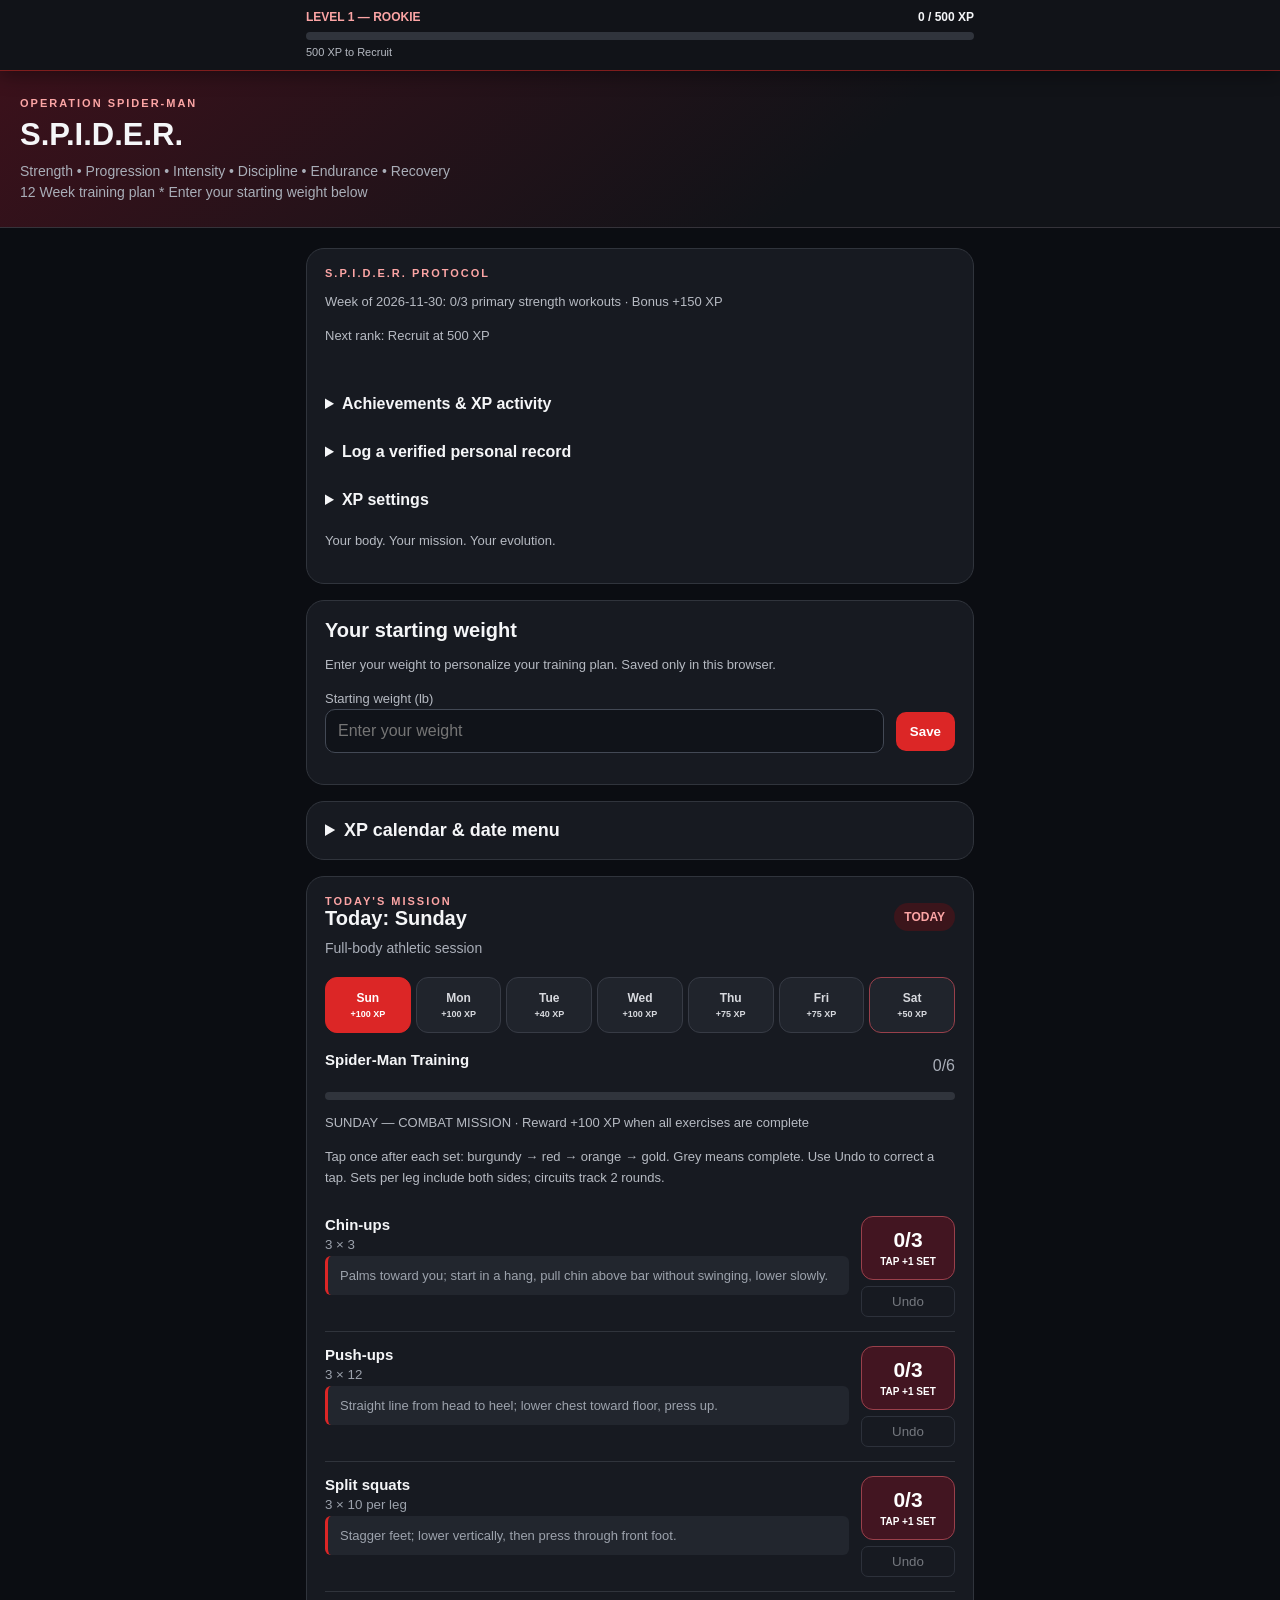
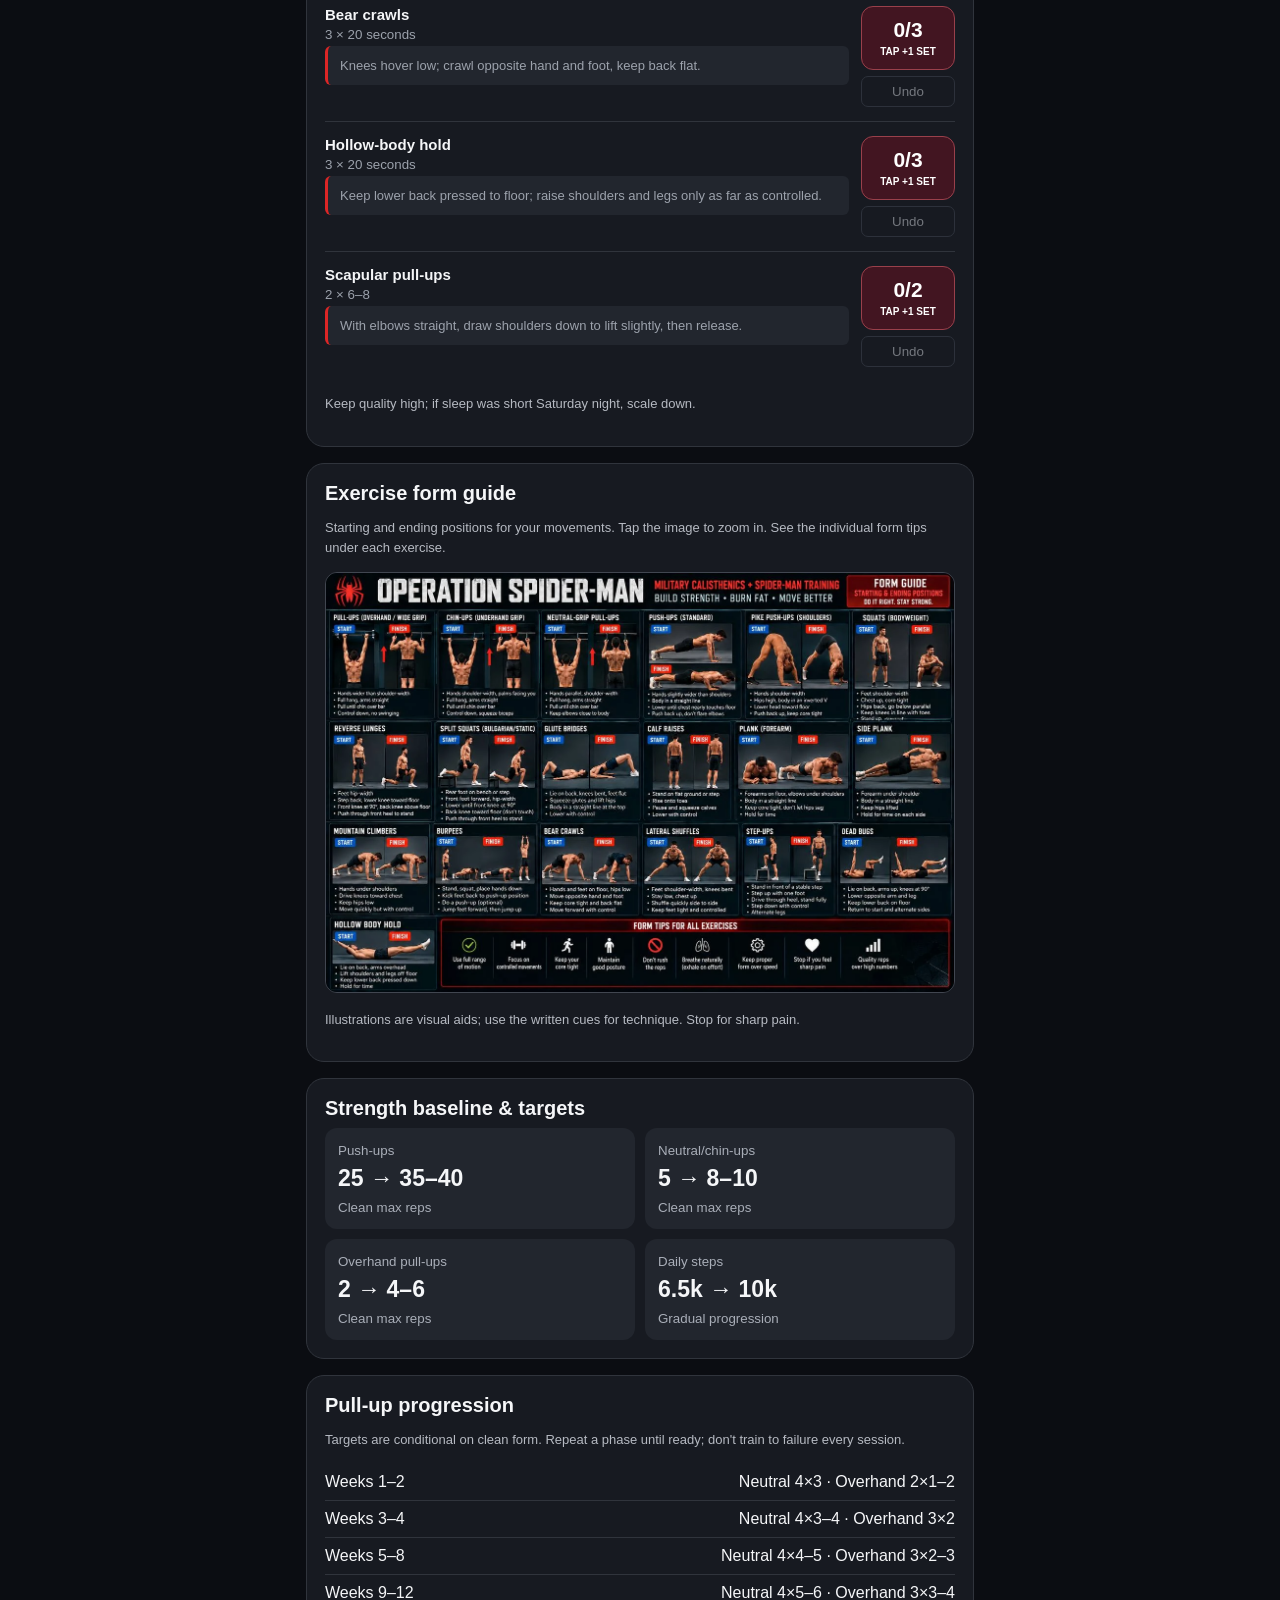
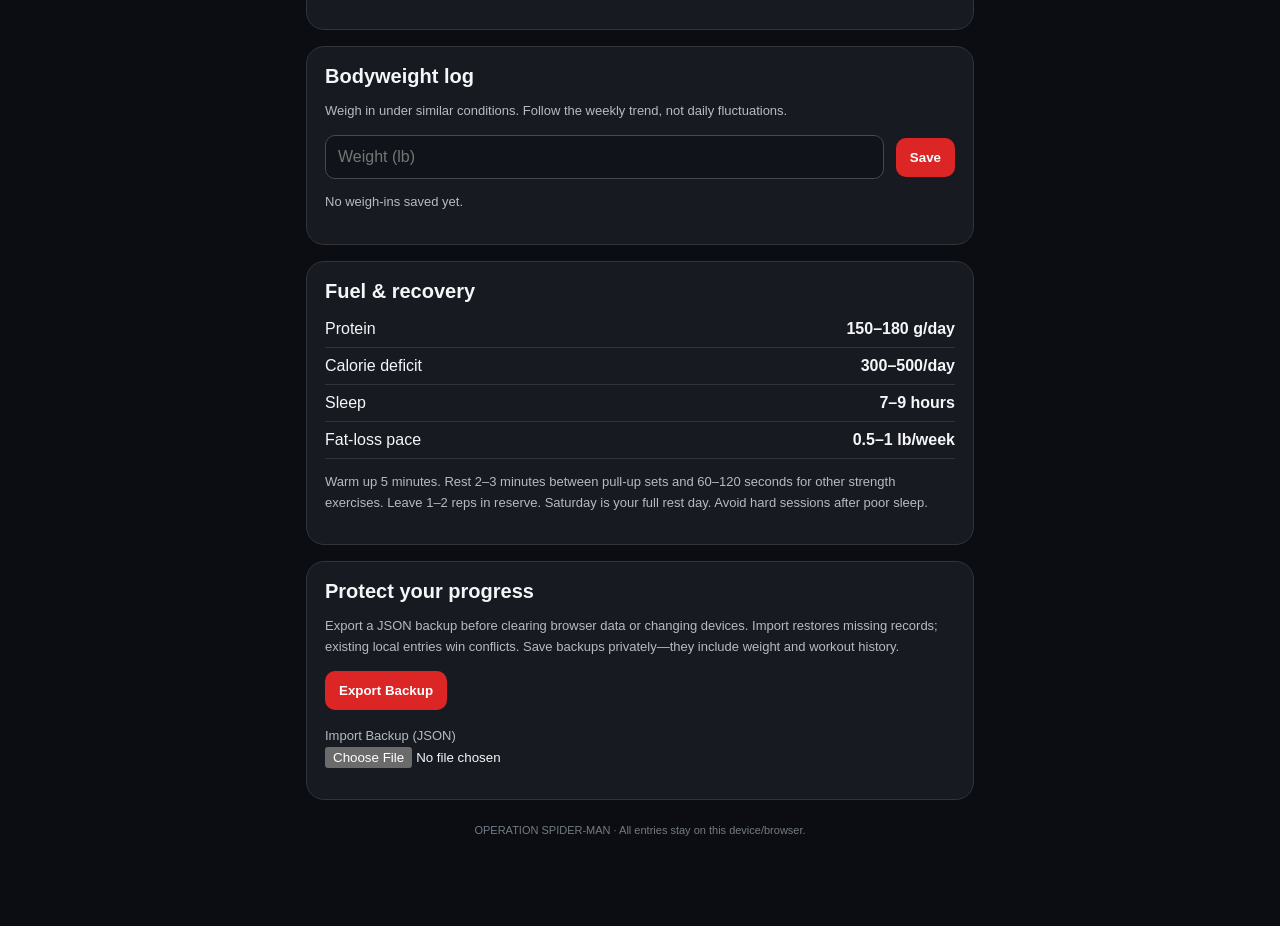
==== commit da37105e: "Genericize two personal-flavored plan subtitles for public demo Sunday: 'Train alongside your girl ·" ====
--- a/index.html
+++ b/index.html
@@ -1 +1 @@
-<!doctype html><html lang="en"><head><meta charset="utf-8"><meta name="viewport" content="width=device-width,initial-scale=1,viewport-fit=cover"><meta name="theme-color" content="#111318"><meta name="apple-mobile-web-app-capable" content="yes"><meta name="apple-mobile-web-app-status-bar-style" content="black-translucent"><meta name="apple-mobile-web-app-title" content="Spider-Man Fit"><title>Operation Spider-Man</title><style>:root{color-scheme:dark;font-family:-apple-system,BlinkMacSystemFont,'Segoe UI',sans-serif}*{box-sizing:border-box}body{margin:0;background:#0b0d12;color:#f5f6f8}header{background:linear-gradient(140deg,#3b111b,#111318 65%);padding:calc(env(safe-area-inset-top) + 26px) 20px 24px;border-bottom:1px solid #35333a}.eyebrow{color:#fca5a5;font-size:11px;font-weight:800;letter-spacing:2px}.heading{font-size:31px;font-weight:900;margin:8px 0}.sub{color:#a9aeb8;font-size:14px;line-height:1.5}main{max-width:700px;margin:auto;padding:20px 16px 90px}.panel{background:#171a21;border:1px solid #30343c;border-radius:18px;padding:18px;margin-bottom:16px}.row{display:flex;align-items:center;justify-content:space-between;gap:12px}.muted{color:#a9aeb8}.pill{font-size:12px;border-radius:99px;padding:7px 10px;background:#3b151b;color:#fca5a5;font-weight:700}.days{display:grid;grid-template-columns:repeat(7,1fr);gap:5px;margin:18px 0}.day{background:#20242c;color:#d7d9de;border:1px solid #373b45;border-radius:12px;padding:13px 0;font-weight:750;font-size:12px}.day.active{background:#dc2626;border-color:#dc2626;color:#fff}.day.rest{border-color:#99404b}.exercise{display:flex;gap:12px;align-items:center;border-bottom:1px solid #30343c;padding:14px 0;cursor:pointer}.exercise:last-child{border:0}.exercise input{accent-color:#dc2626;width:23px;height:23px;flex:none}.exercise strong{display:block;font-size:15px}.exercise small{display:block;color:#9ca2ac;margin-top:4px}.exercise.done strong{text-decoration:line-through;color:#8c929c}.progress{height:8px;border-radius:9px;background:#30343c;overflow:hidden;margin:12px 0}.fill{height:100%;background:#dc2626;transition:width .2s}.statgrid{display:grid;grid-template-columns:repeat(2,1fr);gap:10px}.stat{background:#22262e;border-radius:12px;padding:13px}.stat b{display:block;font-size:23px;margin:6px 0}.stat small{color:#a9aeb8}.control{width:100%;border-radius:10px;background:#101319;border:1px solid #434955;color:white;padding:12px;font-size:16px}.action{background:#dc2626;border:0;border-radius:10px;padding:12px 14px;color:#fff;font-weight:800;cursor:pointer}.line{display:grid;grid-template-columns:1fr auto;gap:12px;padding:9px 0;border-bottom:1px solid #30343c}.line:last-child{border:0}.note{font-size:13px;color:#b6bac2;line-height:1.6}.footer{text-align:center;color:#747b85;font-size:11px;margin-top:24px}h2{margin:0 0 8px;font-size:20px}h3{font-size:15px;margin:0 0 12px}button:focus-visible,input:focus-visible{outline:2px solid #fca5a5;outline-offset:2px}.formpic{width:100%;height:auto;border-radius:12px;border:1px solid #414650}.formtip{border-left:3px solid #dc2626;padding:10px 12px;background:#22262e;border-radius:6px;margin-top:10px;font-size:13px;line-height:1.5}.xpbar{position:sticky;top:0;z-index:100;background:#111318;border-bottom:1px solid #7f1d1d;padding:calc(env(safe-area-inset-top) + 10px) 16px 10px;box-shadow:0 4px 18px #0006}.xpinner{max-width:668px;margin:auto}.xprow{display:flex;align-items:center;justify-content:space-between;gap:12px;font-size:13px}.xplevel{color:#fca5a5;font-weight:800}.xptrack{height:8px;background:#30343c;border-radius:9px;overflow:hidden;margin:8px 0 5px}.xpfill{height:100%;background:#dc2626;transition:width .2s}.xpnote{font-size:11px;color:#b6bac2;line-height:1.4}.xptotal{font-weight:800}header{padding-top:26px}@media(prefers-reduced-motion:reduce){.xpfill{transition:none}}.calendar-menu summary{cursor:pointer;font-weight:800;font-size:18px}.calendar-menu[open] summary{margin-bottom:16px}.calendar-controls{display:flex;align-items:center;justify-content:space-between;gap:8px;margin:14px 0}.calendar-controls button,.calendar-today{background:#30161c;color:#fff;border:1px solid #8b303b;border-radius:8px;padding:10px;cursor:pointer}.calendar-grid{display:grid;grid-template-columns:repeat(7,minmax(0,1fr));gap:5px}.calendar-weekday{text-align:center;font-size:11px;color:#b6bac2;padding:5px 0}.calendar-date{min-height:53px;padding:5px 1px;border:1px solid #66232d;border-radius:8px;background:var(--heat);color:#fff;cursor:pointer;font-size:13px}.calendar-date small{display:block;font-size:9px;margin-top:4px}.calendar-date[aria-pressed=true]{outline:2px solid #fff;outline-offset:1px}.calendar-date:disabled{opacity:.45;cursor:default}.calendar-date.is-today{border-bottom:3px solid #fca5a5}.calendar-legend{display:flex;gap:5px;align-items:center;font-size:11px;margin:14px 0;color:#b6bac2}.calendar-swatch{width:22px;height:12px;border-radius:3px}.calendar-date-input{margin-top:12px;max-width:240px;color-scheme:dark}.calendar-best{font-size:13px;line-height:1.7;padding-left:22px}.calendar-best button{background:none;border:0;color:#fca5a5;text-align:left;cursor:pointer;font:inherit;text-decoration:underline}.selected-date{font-size:13px;color:#fca5a5;margin:12px 0}.protocol details{margin:14px 0}.protocol summary{cursor:pointer;font-weight:700;padding:8px 0}.protocol label{display:block;margin:10px 0 6px;font-size:13px}.protocol .control{max-width:100%;min-width:0}.xp-achievements,.xp-activity{padding-left:20px;font-size:13px;line-height:1.7}.xp-achievements li{color:#9ca2ac}.xp-achievements .earned{color:#fca5a5}.xp-feedback{color:#fca5a5;font-weight:700;font-size:13px;min-height:1em}.xp-secondary{border:1px solid #99404b;background:#30161c;color:#fff;border-radius:10px;padding:12px;cursor:pointer}.pr-confirm{line-height:1.6}.pr-confirm input{accent-color:#dc2626}.xprow{flex-wrap:wrap}.xpbar .xplevel{font-size:12px}.xpbar .xptotal{font-size:12px}button:disabled{opacity:.5;cursor:default} [hidden]{display:none!important}@media(max-width:360px){main{padding-left:10px;padding-right:10px}.panel{padding:12px}.day{font-size:11px}.xpbar{padding-left:10px;padding-right:10px}}.set-exercise{align-items:flex-start;cursor:default}.set-description{flex:1;min-width:0}.set-controls{flex:0 0 94px;display:grid;gap:6px}.set-tap{min-height:64px;border:1px solid #99404b;border-radius:12px;color:white;background:#421521;cursor:pointer;font-weight:800;touch-action:manipulation}.set-tap span{display:block;font-size:21px}.set-tap small{color:inherit;font-size:10px}.set-tap.stage-1{background:#b91c35}.set-tap.stage-2{background:#b9480d}.set-tap.stage-3,.set-tap.stage-4{background:#e9b949;color:#171a21}.set-tap.set-complete{background:#3d434d;border-color:#6b7280;color:#d1d5db;opacity:1}.set-undo{background:transparent;color:#d1d5db;border:1px solid #434955;border-radius:7px;padding:7px;cursor:pointer;touch-action:manipulation}.set-exercise.done .set-description{opacity:.65}@media(max-width:360px){.set-controls{flex-basis:82px}.set-exercise{gap:8px}}.set-tap.set-complete{position:relative;overflow:hidden;padding:0 0 6px}.complete-art{display:block;width:100%;height:auto;border-radius:10px 10px 0 0}.set-tap.set-complete span{font-size:15px;margin-top:4px}.set-tap.set-complete small{display:none}</style><link rel="icon" type="image/png" sizes="32x32" href="favicon.png"><link rel="apple-touch-icon" sizes="180x180" href="apple-touch-icon.png"><link rel="manifest" href="site.webmanifest"></head><body><aside class="xpbar" aria-label="Workout experience"><div class="xpinner"><div class="xprow"><span class="xplevel" id="xpLevel">LEVEL 1</span><span class="xptotal" id="xpTotal" aria-live="polite" aria-atomic="true">0 XP</span></div><div class="xptrack" id="xpProgress" role="progressbar" aria-label="Progress to next level" aria-valuemin="0" aria-valuemax="100" aria-valuenow="0"><div class="xpfill" id="xpFill"></div></div><div class="xpnote"><span id="xpNext">500 XP to Recruit</span></div></div></aside><header><div class="eyebrow">OPERATION SPIDER-MAN</div><div class="heading">S.P.I.D.E.R.</div><div class="sub">Strength • Progression • Intensity • Discipline • Endurance • Recovery<br>12 Week training plan * <span id="startingWeightLabel">Enter your starting weight below</span></div></header><main><section class="panel protocol"><div class="eyebrow">S.P.I.D.E.R. PROTOCOL</div><p id="xpMission" class="note"></p><p id="xpNextUnlock" class="note"></p><p id="xpFeedback" class="xp-feedback" role="status" aria-live="polite"></p><details><summary>Achievements &amp; XP activity</summary><ul id="xpAchievements" class="xp-achievements"></ul><h3>Recent XP activity</h3><ul id="xpActivity" class="xp-activity"></ul><p class="note">Monday, Wednesday, Sunday: 100 XP each. Tuesday: 40 XP. Thursday and Friday: 75 XP each. Saturday: 50 XP after explicit regeneration. All scheduled exercises must be checked. Complete Monday, Wednesday and Sunday in one Monday–Sunday week for +150 XP. Achievements are cosmetic and remain unlocked even if a workout is later edited.</p></details><details><summary>Log a verified personal record</summary><p class="note">A PR is a single clean set you personally verify, not the sum of multiple sets. Your first verified best and each higher best earn +100 XP. Entries are self-verified.</p><label for="prExercise">Exercise</label><select class="control" id="prExercise"><option value="pullup">Pull-ups (clean overhand set)</option><option value="pushup">Push-ups (clean set)</option></select><label for="prDate">Date</label><input class="control" type="date" id="prDate"><label for="prReps">Reps in one set</label><input class="control" type="number" min="1" max="1000" step="1" inputmode="numeric" id="prReps"><label class="pr-confirm"><input type="checkbox" id="prVerified"> I verify these were clean reps in one continuous set.</label><button class="action" id="savePR">Save verified PR</button><p class="note" id="prStatus" role="status"></p></details><details><summary>XP settings</summary><p class="note">XP rules v1. Progress stays in this browser. Reset clears XP, PRs, regeneration and achievements, but preserves workout and weight history. Completed workouts are excluded until marked incomplete and completed again.</p><button id="resetXP" class="xp-secondary">Reset XP Progress</button></details><p class="note">Your body. Your mission. Your evolution.</p></section><section class="panel"><h2>Your starting weight</h2><p class="note">Enter your weight to personalize your training plan. Saved only in this browser.</p><label for="startingWeight" class="note">Starting weight (lb)</label><div class="row"><input id="startingWeight" class="control" type="number" min="70" max="700" step="0.1" placeholder="Enter your weight" inputmode="decimal"><button class="action" id="saveStartingWeight">Save</button></div><p id="startingWeightStatus" class="note" role="status"></p></section><details class="panel calendar-menu" id="calendarMenu"><summary>XP calendar &amp; date menu</summary><label for="workoutDate" class="note">Choose workout date</label><br><input id="workoutDate" class="control calendar-date-input" type="date"><div class="calendar-controls"><button id="previousMonth" aria-label="Previous month">‹</button><strong id="calendarMonth"></strong><button id="nextMonth" aria-label="Next month">›</button><button class="calendar-today" id="calendarToday">Today</button></div><div class="calendar-grid" id="xpCalendar" aria-label="Daily XP calendar"></div><div class="calendar-legend">Less XP <span class="calendar-swatch" style="background:#251217"></span><span class="calendar-swatch" style="background:#641b27"></span><span class="calendar-swatch" style="background:#a92335"></span><span class="calendar-swatch" style="background:#e53946"></span> More XP</div><p class="note" id="calendarStats"></p><h3>Your highest-XP days</h3><ol class="calendar-best" id="bestDays"></ol><p class="note">XP comes from complete scheduled workouts, weekly missions, regeneration and verified PRs. Select past dates to update your log. Future dates are view-only.</p></details><section class="panel"><div class="row"><div><div class="eyebrow">TODAY'S MISSION</div><h2 id="todayTitle">Loading…</h2></div><span class="pill" id="todayBadge">READY</span></div><div class="sub" id="todaySub"></div><div class="days" id="days"></div><div class="row"><h3 id="workoutName"></h3><span class="muted" id="count"></span></div><div class="progress"><div class="fill" id="fill"></div></div><p class="note" id="xpReward"></p><p class="note">Tap once after each set: burgundy → red → orange → gold. Grey means complete. Use Undo to correct a tap. Sets per leg include both sides; circuits track 2 rounds.</p><div id="exercises"></div><div id="regeneration" hidden><button class="action" id="completeRegeneration">Complete Regeneration</button> <button class="xp-secondary" id="undoRegeneration" hidden>Undo regeneration</button></div><p class="note" id="workoutNote"></p></section><section class="panel"><h2>Exercise form guide</h2><p class="note">Starting and ending positions for your movements. Tap the image to zoom in. See the individual form tips under each exercise.</p><a href="form-guide.webp?v=99f50c08f9b7" target="_blank" rel="noopener"><img class="formpic" src="form-guide.webp?v=99f50c08f9b7" alt="Exercise form illustrations with start and finish positions" loading="lazy"></a><p class="note">Illustrations are visual aids; use the written cues for technique. Stop for sharp pain.</p></section><section class="panel"><h2>Strength baseline & targets</h2><div class="statgrid"><div class="stat"><small>Push-ups</small><b>25 → 35–40</b><small>Clean max reps</small></div><div class="stat"><small>Neutral/chin-ups</small><b>5 → 8–10</b><small>Clean max reps</small></div><div class="stat"><small>Overhand pull-ups</small><b>2 → 4–6</b><small>Clean max reps</small></div><div class="stat"><small>Daily steps</small><b>6.5k → 10k</b><small>Gradual progression</small></div></div></section><section class="panel"><h2>Pull-up progression</h2><p class="note">Targets are conditional on clean form. Repeat a phase until ready; don't train to failure every session.</p><div class="line"><span>Weeks 1–2</span><span>Neutral 4×3 · Overhand 2×1–2</span></div><div class="line"><span>Weeks 3–4</span><span>Neutral 4×3–4 · Overhand 3×2</span></div><div class="line"><span>Weeks 5–8</span><span>Neutral 4×4–5 · Overhand 3×2–3</span></div><div class="line"><span>Weeks 9–12</span><span>Neutral 4×5–6 · Overhand 3×3–4</span></div></section><section class="panel"><h2>Bodyweight log</h2><p class="note">Weigh in under similar conditions. Follow the weekly trend, not daily fluctuations.</p><div class="row"><input id="weight" class="control" type="number" min="70" max="700" step="0.1" placeholder="Weight (lb)" aria-label="Weight in pounds"><button class="action" id="saveWeight">Save</button></div><p id="weightStatus" class="note"></p><div id="weightHistory"></div></section><section class="panel"><h2>Fuel & recovery</h2><div class="line"><span>Protein</span><b>150–180 g/day</b></div><div class="line"><span>Calorie deficit</span><b>300–500/day</b></div><div class="line"><span>Sleep</span><b>7–9 hours</b></div><div class="line"><span>Fat-loss pace</span><b>0.5–1 lb/week</b></div><p class="note">Warm up 5 minutes. Rest 2–3 minutes between pull-up sets and 60–120 seconds for other strength exercises. Leave 1–2 reps in reserve. Saturday is your full rest day. Avoid hard sessions after poor sleep.</p></section><section class="panel"><h2>Protect your progress</h2><p class="note">Export a JSON backup before clearing browser data or changing devices. Import restores missing records; existing local entries win conflicts. Save backups privately—they include weight and workout history.</p><button class="action" id="exportBackup">Export Backup</button><label class="note" for="importBackup" style="display:block;margin-top:16px">Import Backup (JSON)</label><input id="importBackup" type="file" accept=".json,application/json" style="max-width:100%"><p class="note" id="backupStatus" role="status"></p></section><div class="footer">OPERATION SPIDER-MAN · All entries stay on this device/browser.</div></main><script src="xp-engine.js?v=1"></script><script>const plan=[{day:'Sunday',name:'Spider-Man Training',sub:'Train alongside your girl · Athletic full body',ex:[['Chin-ups','3 × 3'],['Push-ups','3 × 12'],['Split squats','3 × 10 per leg'],['Bear crawls','3 × 20 seconds'],['Hollow-body hold','3 × 20 seconds'],['Scapular pull-ups','2 × 6–8']],note:'Keep quality high; if sleep was short Saturday night, scale down.'},{day:'Monday',name:'Upper Body Strength',sub:'Pull-ups · Push-ups · Shoulders · Core',ex:[['Neutral-grip pull-ups','4 × 3'],['Standard push-ups','3 × 12–15'],['Overhand pull-ups','2 × 1–2'],['Pike push-ups','2 × 6–8'],['Forearm plank','3 × 30–45 seconds']],note:'Rest 2–3 minutes between pull-up sets. Do not chase failure.'},{day:'Tuesday',name:'Active Recovery',sub:'Walk and restore mobility',ex:[['Brisk walking','25–40 minutes'],['Hip and shoulder mobility','5–10 minutes']],note:'Easy effort. Build toward 8,000–10,000 steps over time.'},{day:'Wednesday',name:'Military Legs + Core',sub:'Lower-body strength and trunk stability',ex:[['Bodyweight squats','3 × 18–25'],['Reverse lunges','3 × 10 per leg'],['Single-leg glute bridges','3 × 8 per leg'],['Calf raises','3 × 20'],['Dead bugs','3 × 10 per side'],['Side planks','2 × 30 seconds per side']],note:'Control every rep. Make exercises harder before adding endless repetitions.'},{day:'Thursday',name:'Optional Conditioning',sub:'Short military cardio circuit',ex:[['March or jog in place','60 seconds'],['Mountain climbers','20 total'],['Step-ups','10 per leg'],['Burpees (step-back allowed)','5'],['Rest','90 seconds']],note:'Do 2–3 rounds at a controlled pace. Skip if recovery is poor.'},{day:'Friday',name:'Moderate Military Circuit',sub:'Strength endurance before Friday night',ex:[['Neutral-grip pull-ups','2 reps'],['Push-ups','10 reps'],['Squats','15 reps'],['Mountain climbers','20 total'],['Forearm plank','30 seconds']],note:'2 rounds, 90–120 seconds between rounds. This is optional if you are fatigued; do not push to failure.'},{day:'Saturday',name:'FULL REST DAY',sub:'Work your shift · Lounge · Recover',ex:[],note:'No scheduled workout. Relax, eat well, and recover without guilt.'}];const cues={'Chin-ups':'Palms toward you; start in a hang, pull chin above bar without swinging, lower slowly.','Neutral-grip pull-ups':'Palms face each other; pull elbows down toward ribs and lower under control.','Overhand pull-ups':'Palms away; use a comfortable width and pull without swinging.','Standard push-ups':'Straight line from head to heel; lower chest toward floor, press up.','Push-ups':'Straight line from head to heel; lower chest toward floor, press up.','Pike push-ups':'Hips high in an inverted V; lower head between hands, press up.','Bodyweight squats':'Feet shoulder-width; squat with heels down and knees tracking over toes, then stand.','Squats':'Sit down between hips with heels planted, then stand tall.','Reverse lunges':'Step back and lower under control, then push through front foot to stand.','Split squats':'Stagger feet; lower vertically, then press through front foot.','Single-leg glute bridges':'One foot planted; lift hips without arching back, then lower.','Calf raises':'Rise onto toes, pause, lower slowly.','Dead bugs':'Opposite arm and leg extend while lower back stays gently pressed down.','Forearm plank':'Elbows under shoulders; body straight, brace and breathe.','Side planks':'Elbow under shoulder; lift hips into a straight line.','Mountain climbers':'Start in high plank; alternate driving knees forward without bouncing hips.','Step-ups':'Step onto stable platform; straighten standing leg and step down slowly.','Burpees (step-back allowed)':'Hands to floor, step back to plank, step forward, stand tall.','Bear crawls':'Knees hover low; crawl opposite hand and foot, keep back flat.','Hollow-body hold':'Keep lower back pressed to floor; raise shoulders and legs only as far as controlled.','Scapular pull-ups':'With elbows straight, draw shoulders down to lift slightly, then release.'};const $=id=>document.getElementById(id);let selectedDate=new Date();selectedDate.setHours(12,0,0,0);let selected=selectedDate.getDay();let calendarMonth=new Date(selectedDate.getFullYear(),selectedDate.getMonth(),1,12);let checks=JSON.parse(localStorage.getItem('spiderman-checks')||'{}');let exerciseSets=JSON.parse(localStorage.getItem('spiderman-sets-v1')||'{}');let weights=JSON.parse(localStorage.getItem('spiderman-weights')||'[]');let startingWeight=Number(localStorage.getItem('spiderman-starting-weight'))||null;function dateKey(d){return [d.getFullYear(),String(d.getMonth()+1).padStart(2,'0'),String(d.getDate()).padStart(2,'0')].join('-')}function key(){const d=selectedDate;return [d.getFullYear(),String(d.getMonth()+1).padStart(2,'0'),String(d.getDate()).padStart(2,'0')].join('-')}function setTarget(day,index){const match=plan[day].ex[index][1].match(/^(\d+)\s*×/);return match?Number(match[1]):(day===4||day===5?2:1)}function setsDone(day,index,date=key()){const target=setTarget(day,index),entry=date+'-'+day;const logged=exerciseSets[entry]?.[index];return Number.isInteger(logged)?Math.max(0,Math.min(target,logged)):(checks[entry]?.[index]===true?target:0)}function updateSet(index,delta){if(key()>dateKey(new Date())||!xpClockOK())return;const entry=key()+'-'+selected,target=setTarget(selected,index),before=setsDone(selected,index),after=Math.max(0,Math.min(target,before+delta));if(after===before)return;exerciseSets[entry]??={};exerciseSets[entry][index]=after;checks[entry]??={};checks[entry][index]=after===target;localStorage.setItem('spiderman-sets-v1',JSON.stringify(exerciseSets));localStorage.setItem('spiderman-checks',JSON.stringify(checks));render()}function render(){renderXP();const p=plan[selected],today=new Date().getDay();$('todayTitle').textContent=key()===dateKey(new Date())?'Today: '+p.day:p.day+' · '+selectedDate.toLocaleDateString(undefined,{month:'short',day:'numeric',year:'numeric'});$('todayBadge').textContent=selected===6?'REST':key()===dateKey(new Date())?'TODAY':'PLAN';$('todaySub').textContent=p.sub;$('days').innerHTML=plan.map((v,i)=>'<button class="day '+(selected===i?'active ':'')+(i===6?'rest':'')+'" data-day="'+i+'">'+v.day.slice(0,3)+'<small style="display:block;font-size:9px;margin-top:4px">+'+SpiderXP.rewards[i]+' XP</small></button>').join('');document.querySelectorAll('[data-day]').forEach(b=>b.onclick=()=>{const d=new Date(selectedDate);d.setDate(d.getDate()+Number(b.dataset.day)-selected);selectDate(d)});$('workoutName').textContent=p.name;const ck=checks[key()+'-'+selected]||{};let done=p.ex.filter((_,i)=>ck[i]).length;$('count').textContent=p.ex.length?done+'/'+p.ex.length:'Recovery';$('fill').style.width=(p.ex.length?100*done/p.ex.length:100)+'%';$('exercises').innerHTML=p.ex.map((e,i)=>{const target=setTarget(selected,i),done=setsDone(selected,i),complete=done===target,disabled=key()>dateKey(new Date())||!xpClockOK();return '<div class="exercise set-exercise '+(complete?'done':'')+'"><div class="set-description"><strong>'+e[0]+'</strong><small>'+e[1]+((selected===4||selected===5)?' · 2 rounds tracked':'')+'</small><small class="formtip">'+(cues[e[0]]||'Use controlled movement and comfortable alignment.')+'</small></div><div class="set-controls"><button class="set-tap stage-'+Math.min(done,4)+(complete?' set-complete':'')+'" data-set="'+i+'" '+(disabled||complete?'disabled':'')+' aria-label="'+e[0]+': '+done+' of '+target+' sets complete'+(complete?'':'. Mark next set complete')+'">'+(complete?'<img class="complete-art" src="complete-badge.webp?v=fb0d996c9001" alt="Complete">':'')+'<span>'+done+'/'+target+'</span><small>'+(complete?'COMPLETE':'TAP +1 SET')+'</small></button><button class="set-undo" data-undo="'+i+'" '+(disabled||done===0?'disabled':'')+' aria-label="Undo one set of '+e[0]+'">Undo</button></div></div>'}).join('');document.querySelectorAll('[data-set]').forEach(button=>button.onclick=()=>updateSet(Number(button.dataset.set),1));document.querySelectorAll('[data-undo]').forEach(button=>button.onclick=()=>updateSet(Number(button.dataset.undo),-1));$('workoutNote').textContent=p.note;renderCalendar()}function renderXP(){}function renderWeights(){$('weightHistory').innerHTML=weights.slice(-6).reverse().map(w=>'<div class="line"><span>'+w.date+'</span><b>'+w.value+' lb</b></div>').join('');$('weightStatus').textContent=weights.length?'Latest: '+weights[weights.length-1].value+' lb'+(startingWeight?' · Starting: '+startingWeight+' lb':''):'No weigh-ins saved yet.'}$('saveWeight').onclick=()=>{const n=Number($('weight').value);if(!Number.isFinite(n)||n<70||n>700){$('weightStatus').textContent='Enter a valid weight in pounds.';return}weights.push({date:dateKey(new Date()),value:n});localStorage.setItem('spiderman-weights',JSON.stringify(weights));$('weight').value='';renderWeights()};function dailyXP(){return {}}function parseDate(value){if(!/^\d{4}-\d{2}-\d{2}$/.test(value))return null;const [y,m,d]=value.split('-').map(Number);const date=new Date(y,m-1,d,12);return dateKey(date)===value?date:null}function selectDate(date){selectedDate=date;selected=selectedDate.getDay();calendarMonth=new Date(date.getFullYear(),date.getMonth(),1,12);render()}function heatColor(points,max){if(!points)return '#251217';const ratio=points/Math.max(max,10);return ratio<=.25?'#641b27':ratio<=.5?'#8c2030':ratio<=.75?'#b9273a':'#e53946'}function renderCalendar(){const totals=dailyXP(checks);const highest=Math.max(10,...Object.values(totals));const y=calendarMonth.getFullYear(),m=calendarMonth.getMonth();$('workoutDate').value=key();$('calendarMonth').textContent=calendarMonth.toLocaleDateString(undefined,{month:'long',year:'numeric'});let markup=['Sun','Mon','Tue','Wed','Thu','Fri','Sat'].map(day=>'<span class="calendar-weekday">'+day+'</span>').join('');for(let i=0;i<calendarMonth.getDay();i++)markup+='<span></span>';let monthXP=0;for(let day=1;day<=new Date(y,m+1,0).getDate();day++){const d=new Date(y,m,day,12),date=dateKey(d),xp=totals[date]||0;monthXP+=xp;markup+='<button class="calendar-date '+(date===dateKey(new Date())?'is-today':'')+'" style="--heat:'+heatColor(xp,highest)+'" data-date="'+date+'" aria-pressed="'+(date===key())+'" aria-label="'+date+', '+xp+' XP"><span>'+day+'</span><small>'+xp+' XP</small></button>'}$('xpCalendar').innerHTML=markup;$('xpCalendar').querySelectorAll('[data-date]').forEach(button=>button.onclick=()=>selectDate(parseDate(button.dataset.date)));$('calendarStats').textContent='Selected day: '+(totals[key()]||0)+' XP · This month: '+monthXP+' XP. Colors are relative to your highest-XP day.';const best=Object.entries(totals).filter(([,xp])=>xp>0).sort((a,b)=>b[1]-a[1]||b[0].localeCompare(a[0])).slice(0,5);$('bestDays').innerHTML=best.length?best.map(([date,xp])=>'<li><button data-best="'+date+'">'+parseDate(date).toLocaleDateString(undefined,{month:'short',day:'numeric',year:'numeric'})+' — '+xp+' XP</button></li>').join(''):'<li>Complete an exercise to start your XP history.</li>';$('bestDays').querySelectorAll('[data-best]').forEach(button=>button.onclick=()=>selectDate(parseDate(button.dataset.best)))}$('workoutDate').onchange=()=>{const date=parseDate($('workoutDate').value);if(date)selectDate(date)};$('previousMonth').onclick=()=>{calendarMonth.setMonth(calendarMonth.getMonth()-1);renderCalendar()};$('nextMonth').onclick=()=>{calendarMonth.setMonth(calendarMonth.getMonth()+1);renderCalendar()};$('calendarToday').onclick=()=>{const now=new Date();now.setHours(12,0,0,0);selectDate(now)};function renderStartingWeight(){$('startingWeightLabel').textContent=startingWeight?'Starting weight: '+startingWeight+' lb':'Enter your starting weight below';$('startingWeight').value=startingWeight||''}function saveStartingWeight(){const n=Number($('startingWeight').value);if(!Number.isFinite(n)||n<70||n>700){$('startingWeightStatus').textContent='Enter a weight between 70 and 700 lb.';return}startingWeight=Math.round(n*10)/10;localStorage.setItem('spiderman-starting-weight',String(startingWeight));renderStartingWeight();renderWeights();$('startingWeightStatus').textContent='Starting weight saved: '+startingWeight+' lb.'}$('saveStartingWeight').onclick=saveStartingWeight;$('startingWeight').onkeydown=event=>{if(event.key==='Enter')saveStartingWeight()};renderStartingWeight();renderWeights();</script><script src="xp-ui.js?v=2"></script><script src="backup.js?v=1"></script></body></html>
+<!doctype html><html lang="en"><head><meta charset="utf-8"><meta name="viewport" content="width=device-width,initial-scale=1,viewport-fit=cover"><meta name="theme-color" content="#111318"><meta name="apple-mobile-web-app-capable" content="yes"><meta name="apple-mobile-web-app-status-bar-style" content="black-translucent"><meta name="apple-mobile-web-app-title" content="Spider-Man Fit"><title>Operation Spider-Man</title><style>:root{color-scheme:dark;font-family:-apple-system,BlinkMacSystemFont,'Segoe UI',sans-serif}*{box-sizing:border-box}body{margin:0;background:#0b0d12;color:#f5f6f8}header{background:linear-gradient(140deg,#3b111b,#111318 65%);padding:calc(env(safe-area-inset-top) + 26px) 20px 24px;border-bottom:1px solid #35333a}.eyebrow{color:#fca5a5;font-size:11px;font-weight:800;letter-spacing:2px}.heading{font-size:31px;font-weight:900;margin:8px 0}.sub{color:#a9aeb8;font-size:14px;line-height:1.5}main{max-width:700px;margin:auto;padding:20px 16px 90px}.panel{background:#171a21;border:1px solid #30343c;border-radius:18px;padding:18px;margin-bottom:16px}.row{display:flex;align-items:center;justify-content:space-between;gap:12px}.muted{color:#a9aeb8}.pill{font-size:12px;border-radius:99px;padding:7px 10px;background:#3b151b;color:#fca5a5;font-weight:700}.days{display:grid;grid-template-columns:repeat(7,1fr);gap:5px;margin:18px 0}.day{background:#20242c;color:#d7d9de;border:1px solid #373b45;border-radius:12px;padding:13px 0;font-weight:750;font-size:12px}.day.active{background:#dc2626;border-color:#dc2626;color:#fff}.day.rest{border-color:#99404b}.exercise{display:flex;gap:12px;align-items:center;border-bottom:1px solid #30343c;padding:14px 0;cursor:pointer}.exercise:last-child{border:0}.exercise input{accent-color:#dc2626;width:23px;height:23px;flex:none}.exercise strong{display:block;font-size:15px}.exercise small{display:block;color:#9ca2ac;margin-top:4px}.exercise.done strong{text-decoration:line-through;color:#8c929c}.progress{height:8px;border-radius:9px;background:#30343c;overflow:hidden;margin:12px 0}.fill{height:100%;background:#dc2626;transition:width .2s}.statgrid{display:grid;grid-template-columns:repeat(2,1fr);gap:10px}.stat{background:#22262e;border-radius:12px;padding:13px}.stat b{display:block;font-size:23px;margin:6px 0}.stat small{color:#a9aeb8}.control{width:100%;border-radius:10px;background:#101319;border:1px solid #434955;color:white;padding:12px;font-size:16px}.action{background:#dc2626;border:0;border-radius:10px;padding:12px 14px;color:#fff;font-weight:800;cursor:pointer}.line{display:grid;grid-template-columns:1fr auto;gap:12px;padding:9px 0;border-bottom:1px solid #30343c}.line:last-child{border:0}.note{font-size:13px;color:#b6bac2;line-height:1.6}.footer{text-align:center;color:#747b85;font-size:11px;margin-top:24px}h2{margin:0 0 8px;font-size:20px}h3{font-size:15px;margin:0 0 12px}button:focus-visible,input:focus-visible{outline:2px solid #fca5a5;outline-offset:2px}.formpic{width:100%;height:auto;border-radius:12px;border:1px solid #414650}.formtip{border-left:3px solid #dc2626;padding:10px 12px;background:#22262e;border-radius:6px;margin-top:10px;font-size:13px;line-height:1.5}.xpbar{position:sticky;top:0;z-index:100;background:#111318;border-bottom:1px solid #7f1d1d;padding:calc(env(safe-area-inset-top) + 10px) 16px 10px;box-shadow:0 4px 18px #0006}.xpinner{max-width:668px;margin:auto}.xprow{display:flex;align-items:center;justify-content:space-between;gap:12px;font-size:13px}.xplevel{color:#fca5a5;font-weight:800}.xptrack{height:8px;background:#30343c;border-radius:9px;overflow:hidden;margin:8px 0 5px}.xpfill{height:100%;background:#dc2626;transition:width .2s}.xpnote{font-size:11px;color:#b6bac2;line-height:1.4}.xptotal{font-weight:800}header{padding-top:26px}@media(prefers-reduced-motion:reduce){.xpfill{transition:none}}.calendar-menu summary{cursor:pointer;font-weight:800;font-size:18px}.calendar-menu[open] summary{margin-bottom:16px}.calendar-controls{display:flex;align-items:center;justify-content:space-between;gap:8px;margin:14px 0}.calendar-controls button,.calendar-today{background:#30161c;color:#fff;border:1px solid #8b303b;border-radius:8px;padding:10px;cursor:pointer}.calendar-grid{display:grid;grid-template-columns:repeat(7,minmax(0,1fr));gap:5px}.calendar-weekday{text-align:center;font-size:11px;color:#b6bac2;padding:5px 0}.calendar-date{min-height:53px;padding:5px 1px;border:1px solid #66232d;border-radius:8px;background:var(--heat);color:#fff;cursor:pointer;font-size:13px}.calendar-date small{display:block;font-size:9px;margin-top:4px}.calendar-date[aria-pressed=true]{outline:2px solid #fff;outline-offset:1px}.calendar-date:disabled{opacity:.45;cursor:default}.calendar-date.is-today{border-bottom:3px solid #fca5a5}.calendar-legend{display:flex;gap:5px;align-items:center;font-size:11px;margin:14px 0;color:#b6bac2}.calendar-swatch{width:22px;height:12px;border-radius:3px}.calendar-date-input{margin-top:12px;max-width:240px;color-scheme:dark}.calendar-best{font-size:13px;line-height:1.7;padding-left:22px}.calendar-best button{background:none;border:0;color:#fca5a5;text-align:left;cursor:pointer;font:inherit;text-decoration:underline}.selected-date{font-size:13px;color:#fca5a5;margin:12px 0}.protocol details{margin:14px 0}.protocol summary{cursor:pointer;font-weight:700;padding:8px 0}.protocol label{display:block;margin:10px 0 6px;font-size:13px}.protocol .control{max-width:100%;min-width:0}.xp-achievements,.xp-activity{padding-left:20px;font-size:13px;line-height:1.7}.xp-achievements li{color:#9ca2ac}.xp-achievements .earned{color:#fca5a5}.xp-feedback{color:#fca5a5;font-weight:700;font-size:13px;min-height:1em}.xp-secondary{border:1px solid #99404b;background:#30161c;color:#fff;border-radius:10px;padding:12px;cursor:pointer}.pr-confirm{line-height:1.6}.pr-confirm input{accent-color:#dc2626}.xprow{flex-wrap:wrap}.xpbar .xplevel{font-size:12px}.xpbar .xptotal{font-size:12px}button:disabled{opacity:.5;cursor:default} [hidden]{display:none!important}@media(max-width:360px){main{padding-left:10px;padding-right:10px}.panel{padding:12px}.day{font-size:11px}.xpbar{padding-left:10px;padding-right:10px}}.set-exercise{align-items:flex-start;cursor:default}.set-description{flex:1;min-width:0}.set-controls{flex:0 0 94px;display:grid;gap:6px}.set-tap{min-height:64px;border:1px solid #99404b;border-radius:12px;color:white;background:#421521;cursor:pointer;font-weight:800;touch-action:manipulation}.set-tap span{display:block;font-size:21px}.set-tap small{color:inherit;font-size:10px}.set-tap.stage-1{background:#b91c35}.set-tap.stage-2{background:#b9480d}.set-tap.stage-3,.set-tap.stage-4{background:#e9b949;color:#171a21}.set-tap.set-complete{background:#3d434d;border-color:#6b7280;color:#d1d5db;opacity:1}.set-undo{background:transparent;color:#d1d5db;border:1px solid #434955;border-radius:7px;padding:7px;cursor:pointer;touch-action:manipulation}.set-exercise.done .set-description{opacity:.65}@media(max-width:360px){.set-controls{flex-basis:82px}.set-exercise{gap:8px}}.set-tap.set-complete{position:relative;overflow:hidden;padding:0 0 6px}.complete-art{display:block;width:100%;height:auto;border-radius:10px 10px 0 0}.set-tap.set-complete span{font-size:15px;margin-top:4px}.set-tap.set-complete small{display:none}</style><link rel="icon" type="image/png" sizes="32x32" href="favicon.png"><link rel="apple-touch-icon" sizes="180x180" href="apple-touch-icon.png"><link rel="manifest" href="site.webmanifest"></head><body><aside class="xpbar" aria-label="Workout experience"><div class="xpinner"><div class="xprow"><span class="xplevel" id="xpLevel">LEVEL 1</span><span class="xptotal" id="xpTotal" aria-live="polite" aria-atomic="true">0 XP</span></div><div class="xptrack" id="xpProgress" role="progressbar" aria-label="Progress to next level" aria-valuemin="0" aria-valuemax="100" aria-valuenow="0"><div class="xpfill" id="xpFill"></div></div><div class="xpnote"><span id="xpNext">500 XP to Recruit</span></div></div></aside><header><div class="eyebrow">OPERATION SPIDER-MAN</div><div class="heading">S.P.I.D.E.R.</div><div class="sub">Strength • Progression • Intensity • Discipline • Endurance • Recovery<br>12 Week training plan * <span id="startingWeightLabel">Enter your starting weight below</span></div></header><main><section class="panel protocol"><div class="eyebrow">S.P.I.D.E.R. PROTOCOL</div><p id="xpMission" class="note"></p><p id="xpNextUnlock" class="note"></p><p id="xpFeedback" class="xp-feedback" role="status" aria-live="polite"></p><details><summary>Achievements &amp; XP activity</summary><ul id="xpAchievements" class="xp-achievements"></ul><h3>Recent XP activity</h3><ul id="xpActivity" class="xp-activity"></ul><p class="note">Monday, Wednesday, Sunday: 100 XP each. Tuesday: 40 XP. Thursday and Friday: 75 XP each. Saturday: 50 XP after explicit regeneration. All scheduled exercises must be checked. Complete Monday, Wednesday and Sunday in one Monday–Sunday week for +150 XP. Achievements are cosmetic and remain unlocked even if a workout is later edited.</p></details><details><summary>Log a verified personal record</summary><p class="note">A PR is a single clean set you personally verify, not the sum of multiple sets. Your first verified best and each higher best earn +100 XP. Entries are self-verified.</p><label for="prExercise">Exercise</label><select class="control" id="prExercise"><option value="pullup">Pull-ups (clean overhand set)</option><option value="pushup">Push-ups (clean set)</option></select><label for="prDate">Date</label><input class="control" type="date" id="prDate"><label for="prReps">Reps in one set</label><input class="control" type="number" min="1" max="1000" step="1" inputmode="numeric" id="prReps"><label class="pr-confirm"><input type="checkbox" id="prVerified"> I verify these were clean reps in one continuous set.</label><button class="action" id="savePR">Save verified PR</button><p class="note" id="prStatus" role="status"></p></details><details><summary>XP settings</summary><p class="note">XP rules v1. Progress stays in this browser. Reset clears XP, PRs, regeneration and achievements, but preserves workout and weight history. Completed workouts are excluded until marked incomplete and completed again.</p><button id="resetXP" class="xp-secondary">Reset XP Progress</button></details><p class="note">Your body. Your mission. Your evolution.</p></section><section class="panel"><h2>Your starting weight</h2><p class="note">Enter your weight to personalize your training plan. Saved only in this browser.</p><label for="startingWeight" class="note">Starting weight (lb)</label><div class="row"><input id="startingWeight" class="control" type="number" min="70" max="700" step="0.1" placeholder="Enter your weight" inputmode="decimal"><button class="action" id="saveStartingWeight">Save</button></div><p id="startingWeightStatus" class="note" role="status"></p></section><details class="panel calendar-menu" id="calendarMenu"><summary>XP calendar &amp; date menu</summary><label for="workoutDate" class="note">Choose workout date</label><br><input id="workoutDate" class="control calendar-date-input" type="date"><div class="calendar-controls"><button id="previousMonth" aria-label="Previous month">‹</button><strong id="calendarMonth"></strong><button id="nextMonth" aria-label="Next month">›</button><button class="calendar-today" id="calendarToday">Today</button></div><div class="calendar-grid" id="xpCalendar" aria-label="Daily XP calendar"></div><div class="calendar-legend">Less XP <span class="calendar-swatch" style="background:#251217"></span><span class="calendar-swatch" style="background:#641b27"></span><span class="calendar-swatch" style="background:#a92335"></span><span class="calendar-swatch" style="background:#e53946"></span> More XP</div><p class="note" id="calendarStats"></p><h3>Your highest-XP days</h3><ol class="calendar-best" id="bestDays"></ol><p class="note">XP comes from complete scheduled workouts, weekly missions, regeneration and verified PRs. Select past dates to update your log. Future dates are view-only.</p></details><section class="panel"><div class="row"><div><div class="eyebrow">TODAY'S MISSION</div><h2 id="todayTitle">Loading…</h2></div><span class="pill" id="todayBadge">READY</span></div><div class="sub" id="todaySub"></div><div class="days" id="days"></div><div class="row"><h3 id="workoutName"></h3><span class="muted" id="count"></span></div><div class="progress"><div class="fill" id="fill"></div></div><p class="note" id="xpReward"></p><p class="note">Tap once after each set: burgundy → red → orange → gold. Grey means complete. Use Undo to correct a tap. Sets per leg include both sides; circuits track 2 rounds.</p><div id="exercises"></div><div id="regeneration" hidden><button class="action" id="completeRegeneration">Complete Regeneration</button> <button class="xp-secondary" id="undoRegeneration" hidden>Undo regeneration</button></div><p class="note" id="workoutNote"></p></section><section class="panel"><h2>Exercise form guide</h2><p class="note">Starting and ending positions for your movements. Tap the image to zoom in. See the individual form tips under each exercise.</p><a href="form-guide.webp?v=99f50c08f9b7" target="_blank" rel="noopener"><img class="formpic" src="form-guide.webp?v=99f50c08f9b7" alt="Exercise form illustrations with start and finish positions" loading="lazy"></a><p class="note">Illustrations are visual aids; use the written cues for technique. Stop for sharp pain.</p></section><section class="panel"><h2>Strength baseline & targets</h2><div class="statgrid"><div class="stat"><small>Push-ups</small><b>25 → 35–40</b><small>Clean max reps</small></div><div class="stat"><small>Neutral/chin-ups</small><b>5 → 8–10</b><small>Clean max reps</small></div><div class="stat"><small>Overhand pull-ups</small><b>2 → 4–6</b><small>Clean max reps</small></div><div class="stat"><small>Daily steps</small><b>6.5k → 10k</b><small>Gradual progression</small></div></div></section><section class="panel"><h2>Pull-up progression</h2><p class="note">Targets are conditional on clean form. Repeat a phase until ready; don't train to failure every session.</p><div class="line"><span>Weeks 1–2</span><span>Neutral 4×3 · Overhand 2×1–2</span></div><div class="line"><span>Weeks 3–4</span><span>Neutral 4×3–4 · Overhand 3×2</span></div><div class="line"><span>Weeks 5–8</span><span>Neutral 4×4–5 · Overhand 3×2–3</span></div><div class="line"><span>Weeks 9–12</span><span>Neutral 4×5–6 · Overhand 3×3–4</span></div></section><section class="panel"><h2>Bodyweight log</h2><p class="note">Weigh in under similar conditions. Follow the weekly trend, not daily fluctuations.</p><div class="row"><input id="weight" class="control" type="number" min="70" max="700" step="0.1" placeholder="Weight (lb)" aria-label="Weight in pounds"><button class="action" id="saveWeight">Save</button></div><p id="weightStatus" class="note"></p><div id="weightHistory"></div></section><section class="panel"><h2>Fuel & recovery</h2><div class="line"><span>Protein</span><b>150–180 g/day</b></div><div class="line"><span>Calorie deficit</span><b>300–500/day</b></div><div class="line"><span>Sleep</span><b>7–9 hours</b></div><div class="line"><span>Fat-loss pace</span><b>0.5–1 lb/week</b></div><p class="note">Warm up 5 minutes. Rest 2–3 minutes between pull-up sets and 60–120 seconds for other strength exercises. Leave 1–2 reps in reserve. Saturday is your full rest day. Avoid hard sessions after poor sleep.</p></section><section class="panel"><h2>Protect your progress</h2><p class="note">Export a JSON backup before clearing browser data or changing devices. Import restores missing records; existing local entries win conflicts. Save backups privately—they include weight and workout history.</p><button class="action" id="exportBackup">Export Backup</button><label class="note" for="importBackup" style="display:block;margin-top:16px">Import Backup (JSON)</label><input id="importBackup" type="file" accept=".json,application/json" style="max-width:100%"><p class="note" id="backupStatus" role="status"></p></section><div class="footer">OPERATION SPIDER-MAN · All entries stay on this device/browser.</div></main><script src="xp-engine.js?v=1"></script><script>const plan=[{day:'Sunday',name:'Spider-Man Training',sub:'Full-body athletic session',ex:[['Chin-ups','3 × 3'],['Push-ups','3 × 12'],['Split squats','3 × 10 per leg'],['Bear crawls','3 × 20 seconds'],['Hollow-body hold','3 × 20 seconds'],['Scapular pull-ups','2 × 6–8']],note:'Keep quality high; if sleep was short Saturday night, scale down.'},{day:'Monday',name:'Upper Body Strength',sub:'Pull-ups · Push-ups · Shoulders · Core',ex:[['Neutral-grip pull-ups','4 × 3'],['Standard push-ups','3 × 12–15'],['Overhand pull-ups','2 × 1–2'],['Pike push-ups','2 × 6–8'],['Forearm plank','3 × 30–45 seconds']],note:'Rest 2–3 minutes between pull-up sets. Do not chase failure.'},{day:'Tuesday',name:'Active Recovery',sub:'Walk and restore mobility',ex:[['Brisk walking','25–40 minutes'],['Hip and shoulder mobility','5–10 minutes']],note:'Easy effort. Build toward 8,000–10,000 steps over time.'},{day:'Wednesday',name:'Military Legs + Core',sub:'Lower-body strength and trunk stability',ex:[['Bodyweight squats','3 × 18–25'],['Reverse lunges','3 × 10 per leg'],['Single-leg glute bridges','3 × 8 per leg'],['Calf raises','3 × 20'],['Dead bugs','3 × 10 per side'],['Side planks','2 × 30 seconds per side']],note:'Control every rep. Make exercises harder before adding endless repetitions.'},{day:'Thursday',name:'Optional Conditioning',sub:'Short military cardio circuit',ex:[['March or jog in place','60 seconds'],['Mountain climbers','20 total'],['Step-ups','10 per leg'],['Burpees (step-back allowed)','5'],['Rest','90 seconds']],note:'Do 2–3 rounds at a controlled pace. Skip if recovery is poor.'},{day:'Friday',name:'Moderate Military Circuit',sub:'Strength endurance circuit',ex:[['Neutral-grip pull-ups','2 reps'],['Push-ups','10 reps'],['Squats','15 reps'],['Mountain climbers','20 total'],['Forearm plank','30 seconds']],note:'2 rounds, 90–120 seconds between rounds. This is optional if you are fatigued; do not push to failure.'},{day:'Saturday',name:'FULL REST DAY',sub:'Work your shift · Lounge · Recover',ex:[],note:'No scheduled workout. Relax, eat well, and recover without guilt.'}];const cues={'Chin-ups':'Palms toward you; start in a hang, pull chin above bar without swinging, lower slowly.','Neutral-grip pull-ups':'Palms face each other; pull elbows down toward ribs and lower under control.','Overhand pull-ups':'Palms away; use a comfortable width and pull without swinging.','Standard push-ups':'Straight line from head to heel; lower chest toward floor, press up.','Push-ups':'Straight line from head to heel; lower chest toward floor, press up.','Pike push-ups':'Hips high in an inverted V; lower head between hands, press up.','Bodyweight squats':'Feet shoulder-width; squat with heels down and knees tracking over toes, then stand.','Squats':'Sit down between hips with heels planted, then stand tall.','Reverse lunges':'Step back and lower under control, then push through front foot to stand.','Split squats':'Stagger feet; lower vertically, then press through front foot.','Single-leg glute bridges':'One foot planted; lift hips without arching back, then lower.','Calf raises':'Rise onto toes, pause, lower slowly.','Dead bugs':'Opposite arm and leg extend while lower back stays gently pressed down.','Forearm plank':'Elbows under shoulders; body straight, brace and breathe.','Side planks':'Elbow under shoulder; lift hips into a straight line.','Mountain climbers':'Start in high plank; alternate driving knees forward without bouncing hips.','Step-ups':'Step onto stable platform; straighten standing leg and step down slowly.','Burpees (step-back allowed)':'Hands to floor, step back to plank, step forward, stand tall.','Bear crawls':'Knees hover low; crawl opposite hand and foot, keep back flat.','Hollow-body hold':'Keep lower back pressed to floor; raise shoulders and legs only as far as controlled.','Scapular pull-ups':'With elbows straight, draw shoulders down to lift slightly, then release.'};const $=id=>document.getElementById(id);let selectedDate=new Date();selectedDate.setHours(12,0,0,0);let selected=selectedDate.getDay();let calendarMonth=new Date(selectedDate.getFullYear(),selectedDate.getMonth(),1,12);let checks=JSON.parse(localStorage.getItem('spiderman-checks')||'{}');let exerciseSets=JSON.parse(localStorage.getItem('spiderman-sets-v1')||'{}');let weights=JSON.parse(localStorage.getItem('spiderman-weights')||'[]');let startingWeight=Number(localStorage.getItem('spiderman-starting-weight'))||null;function dateKey(d){return [d.getFullYear(),String(d.getMonth()+1).padStart(2,'0'),String(d.getDate()).padStart(2,'0')].join('-')}function key(){const d=selectedDate;return [d.getFullYear(),String(d.getMonth()+1).padStart(2,'0'),String(d.getDate()).padStart(2,'0')].join('-')}function setTarget(day,index){const match=plan[day].ex[index][1].match(/^(\d+)\s*×/);return match?Number(match[1]):(day===4||day===5?2:1)}function setsDone(day,index,date=key()){const target=setTarget(day,index),entry=date+'-'+day;const logged=exerciseSets[entry]?.[index];return Number.isInteger(logged)?Math.max(0,Math.min(target,logged)):(checks[entry]?.[index]===true?target:0)}function updateSet(index,delta){if(key()>dateKey(new Date())||!xpClockOK())return;const entry=key()+'-'+selected,target=setTarget(selected,index),before=setsDone(selected,index),after=Math.max(0,Math.min(target,before+delta));if(after===before)return;exerciseSets[entry]??={};exerciseSets[entry][index]=after;checks[entry]??={};checks[entry][index]=after===target;localStorage.setItem('spiderman-sets-v1',JSON.stringify(exerciseSets));localStorage.setItem('spiderman-checks',JSON.stringify(checks));render()}function render(){renderXP();const p=plan[selected],today=new Date().getDay();$('todayTitle').textContent=key()===dateKey(new Date())?'Today: '+p.day:p.day+' · '+selectedDate.toLocaleDateString(undefined,{month:'short',day:'numeric',year:'numeric'});$('todayBadge').textContent=selected===6?'REST':key()===dateKey(new Date())?'TODAY':'PLAN';$('todaySub').textContent=p.sub;$('days').innerHTML=plan.map((v,i)=>'<button class="day '+(selected===i?'active ':'')+(i===6?'rest':'')+'" data-day="'+i+'">'+v.day.slice(0,3)+'<small style="display:block;font-size:9px;margin-top:4px">+'+SpiderXP.rewards[i]+' XP</small></button>').join('');document.querySelectorAll('[data-day]').forEach(b=>b.onclick=()=>{const d=new Date(selectedDate);d.setDate(d.getDate()+Number(b.dataset.day)-selected);selectDate(d)});$('workoutName').textContent=p.name;const ck=checks[key()+'-'+selected]||{};let done=p.ex.filter((_,i)=>ck[i]).length;$('count').textContent=p.ex.length?done+'/'+p.ex.length:'Recovery';$('fill').style.width=(p.ex.length?100*done/p.ex.length:100)+'%';$('exercises').innerHTML=p.ex.map((e,i)=>{const target=setTarget(selected,i),done=setsDone(selected,i),complete=done===target,disabled=key()>dateKey(new Date())||!xpClockOK();return '<div class="exercise set-exercise '+(complete?'done':'')+'"><div class="set-description"><strong>'+e[0]+'</strong><small>'+e[1]+((selected===4||selected===5)?' · 2 rounds tracked':'')+'</small><small class="formtip">'+(cues[e[0]]||'Use controlled movement and comfortable alignment.')+'</small></div><div class="set-controls"><button class="set-tap stage-'+Math.min(done,4)+(complete?' set-complete':'')+'" data-set="'+i+'" '+(disabled||complete?'disabled':'')+' aria-label="'+e[0]+': '+done+' of '+target+' sets complete'+(complete?'':'. Mark next set complete')+'">'+(complete?'<img class="complete-art" src="complete-badge.webp?v=fb0d996c9001" alt="Complete">':'')+'<span>'+done+'/'+target+'</span><small>'+(complete?'COMPLETE':'TAP +1 SET')+'</small></button><button class="set-undo" data-undo="'+i+'" '+(disabled||done===0?'disabled':'')+' aria-label="Undo one set of '+e[0]+'">Undo</button></div></div>'}).join('');document.querySelectorAll('[data-set]').forEach(button=>button.onclick=()=>updateSet(Number(button.dataset.set),1));document.querySelectorAll('[data-undo]').forEach(button=>button.onclick=()=>updateSet(Number(button.dataset.undo),-1));$('workoutNote').textContent=p.note;renderCalendar()}function renderXP(){}function renderWeights(){$('weightHistory').innerHTML=weights.slice(-6).reverse().map(w=>'<div class="line"><span>'+w.date+'</span><b>'+w.value+' lb</b></div>').join('');$('weightStatus').textContent=weights.length?'Latest: '+weights[weights.length-1].value+' lb'+(startingWeight?' · Starting: '+startingWeight+' lb':''):'No weigh-ins saved yet.'}$('saveWeight').onclick=()=>{const n=Number($('weight').value);if(!Number.isFinite(n)||n<70||n>700){$('weightStatus').textContent='Enter a valid weight in pounds.';return}weights.push({date:dateKey(new Date()),value:n});localStorage.setItem('spiderman-weights',JSON.stringify(weights));$('weight').value='';renderWeights()};function dailyXP(){return {}}function parseDate(value){if(!/^\d{4}-\d{2}-\d{2}$/.test(value))return null;const [y,m,d]=value.split('-').map(Number);const date=new Date(y,m-1,d,12);return dateKey(date)===value?date:null}function selectDate(date){selectedDate=date;selected=selectedDate.getDay();calendarMonth=new Date(date.getFullYear(),date.getMonth(),1,12);render()}function heatColor(points,max){if(!points)return '#251217';const ratio=points/Math.max(max,10);return ratio<=.25?'#641b27':ratio<=.5?'#8c2030':ratio<=.75?'#b9273a':'#e53946'}function renderCalendar(){const totals=dailyXP(checks);const highest=Math.max(10,...Object.values(totals));const y=calendarMonth.getFullYear(),m=calendarMonth.getMonth();$('workoutDate').value=key();$('calendarMonth').textContent=calendarMonth.toLocaleDateString(undefined,{month:'long',year:'numeric'});let markup=['Sun','Mon','Tue','Wed','Thu','Fri','Sat'].map(day=>'<span class="calendar-weekday">'+day+'</span>').join('');for(let i=0;i<calendarMonth.getDay();i++)markup+='<span></span>';let monthXP=0;for(let day=1;day<=new Date(y,m+1,0).getDate();day++){const d=new Date(y,m,day,12),date=dateKey(d),xp=totals[date]||0;monthXP+=xp;markup+='<button class="calendar-date '+(date===dateKey(new Date())?'is-today':'')+'" style="--heat:'+heatColor(xp,highest)+'" data-date="'+date+'" aria-pressed="'+(date===key())+'" aria-label="'+date+', '+xp+' XP"><span>'+day+'</span><small>'+xp+' XP</small></button>'}$('xpCalendar').innerHTML=markup;$('xpCalendar').querySelectorAll('[data-date]').forEach(button=>button.onclick=()=>selectDate(parseDate(button.dataset.date)));$('calendarStats').textContent='Selected day: '+(totals[key()]||0)+' XP · This month: '+monthXP+' XP. Colors are relative to your highest-XP day.';const best=Object.entries(totals).filter(([,xp])=>xp>0).sort((a,b)=>b[1]-a[1]||b[0].localeCompare(a[0])).slice(0,5);$('bestDays').innerHTML=best.length?best.map(([date,xp])=>'<li><button data-best="'+date+'">'+parseDate(date).toLocaleDateString(undefined,{month:'short',day:'numeric',year:'numeric'})+' — '+xp+' XP</button></li>').join(''):'<li>Complete an exercise to start your XP history.</li>';$('bestDays').querySelectorAll('[data-best]').forEach(button=>button.onclick=()=>selectDate(parseDate(button.dataset.best)))}$('workoutDate').onchange=()=>{const date=parseDate($('workoutDate').value);if(date)selectDate(date)};$('previousMonth').onclick=()=>{calendarMonth.setMonth(calendarMonth.getMonth()-1);renderCalendar()};$('nextMonth').onclick=()=>{calendarMonth.setMonth(calendarMonth.getMonth()+1);renderCalendar()};$('calendarToday').onclick=()=>{const now=new Date();now.setHours(12,0,0,0);selectDate(now)};function renderStartingWeight(){$('startingWeightLabel').textContent=startingWeight?'Starting weight: '+startingWeight+' lb':'Enter your starting weight below';$('startingWeight').value=startingWeight||''}function saveStartingWeight(){const n=Number($('startingWeight').value);if(!Number.isFinite(n)||n<70||n>700){$('startingWeightStatus').textContent='Enter a weight between 70 and 700 lb.';return}startingWeight=Math.round(n*10)/10;localStorage.setItem('spiderman-starting-weight',String(startingWeight));renderStartingWeight();renderWeights();$('startingWeightStatus').textContent='Starting weight saved: '+startingWeight+' lb.'}$('saveStartingWeight').onclick=saveStartingWeight;$('startingWeight').onkeydown=event=>{if(event.key==='Enter')saveStartingWeight()};renderStartingWeight();renderWeights();</script><script src="xp-ui.js?v=2"></script><script src="backup.js?v=1"></script></body></html>
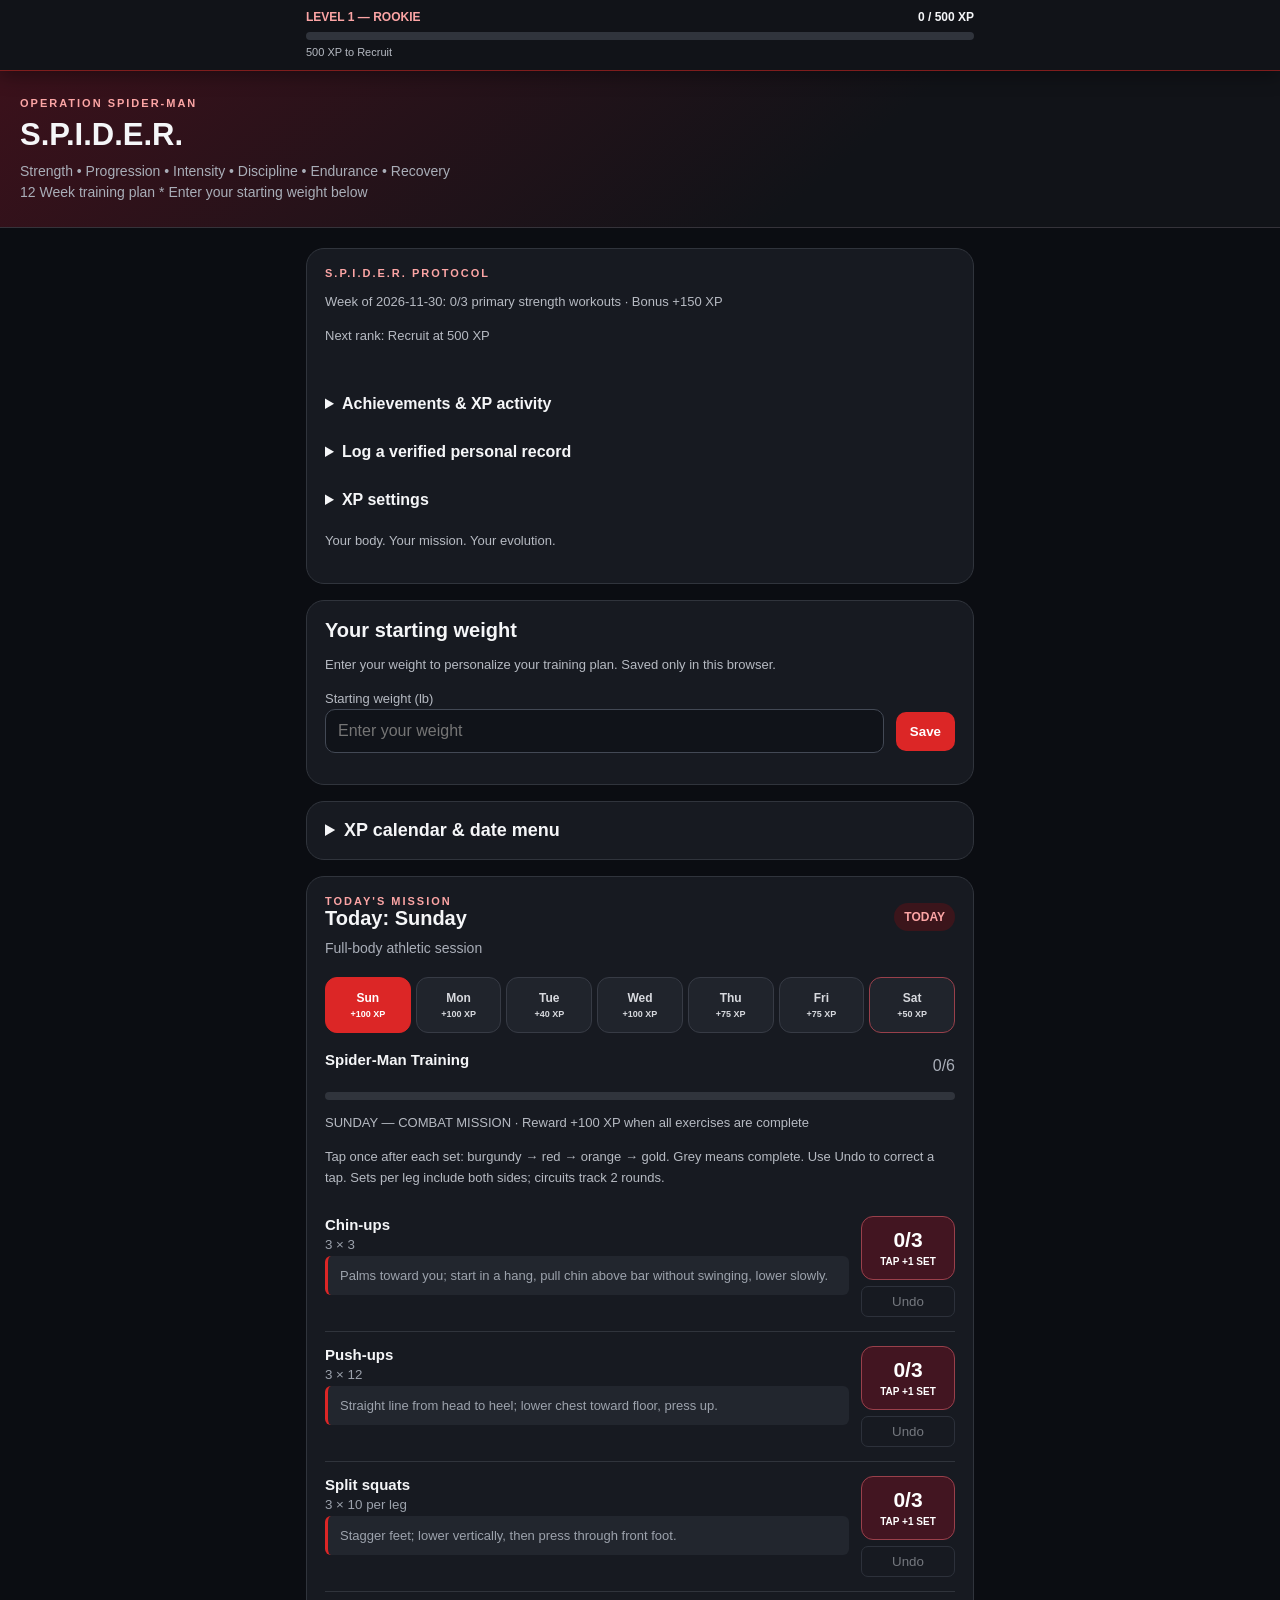
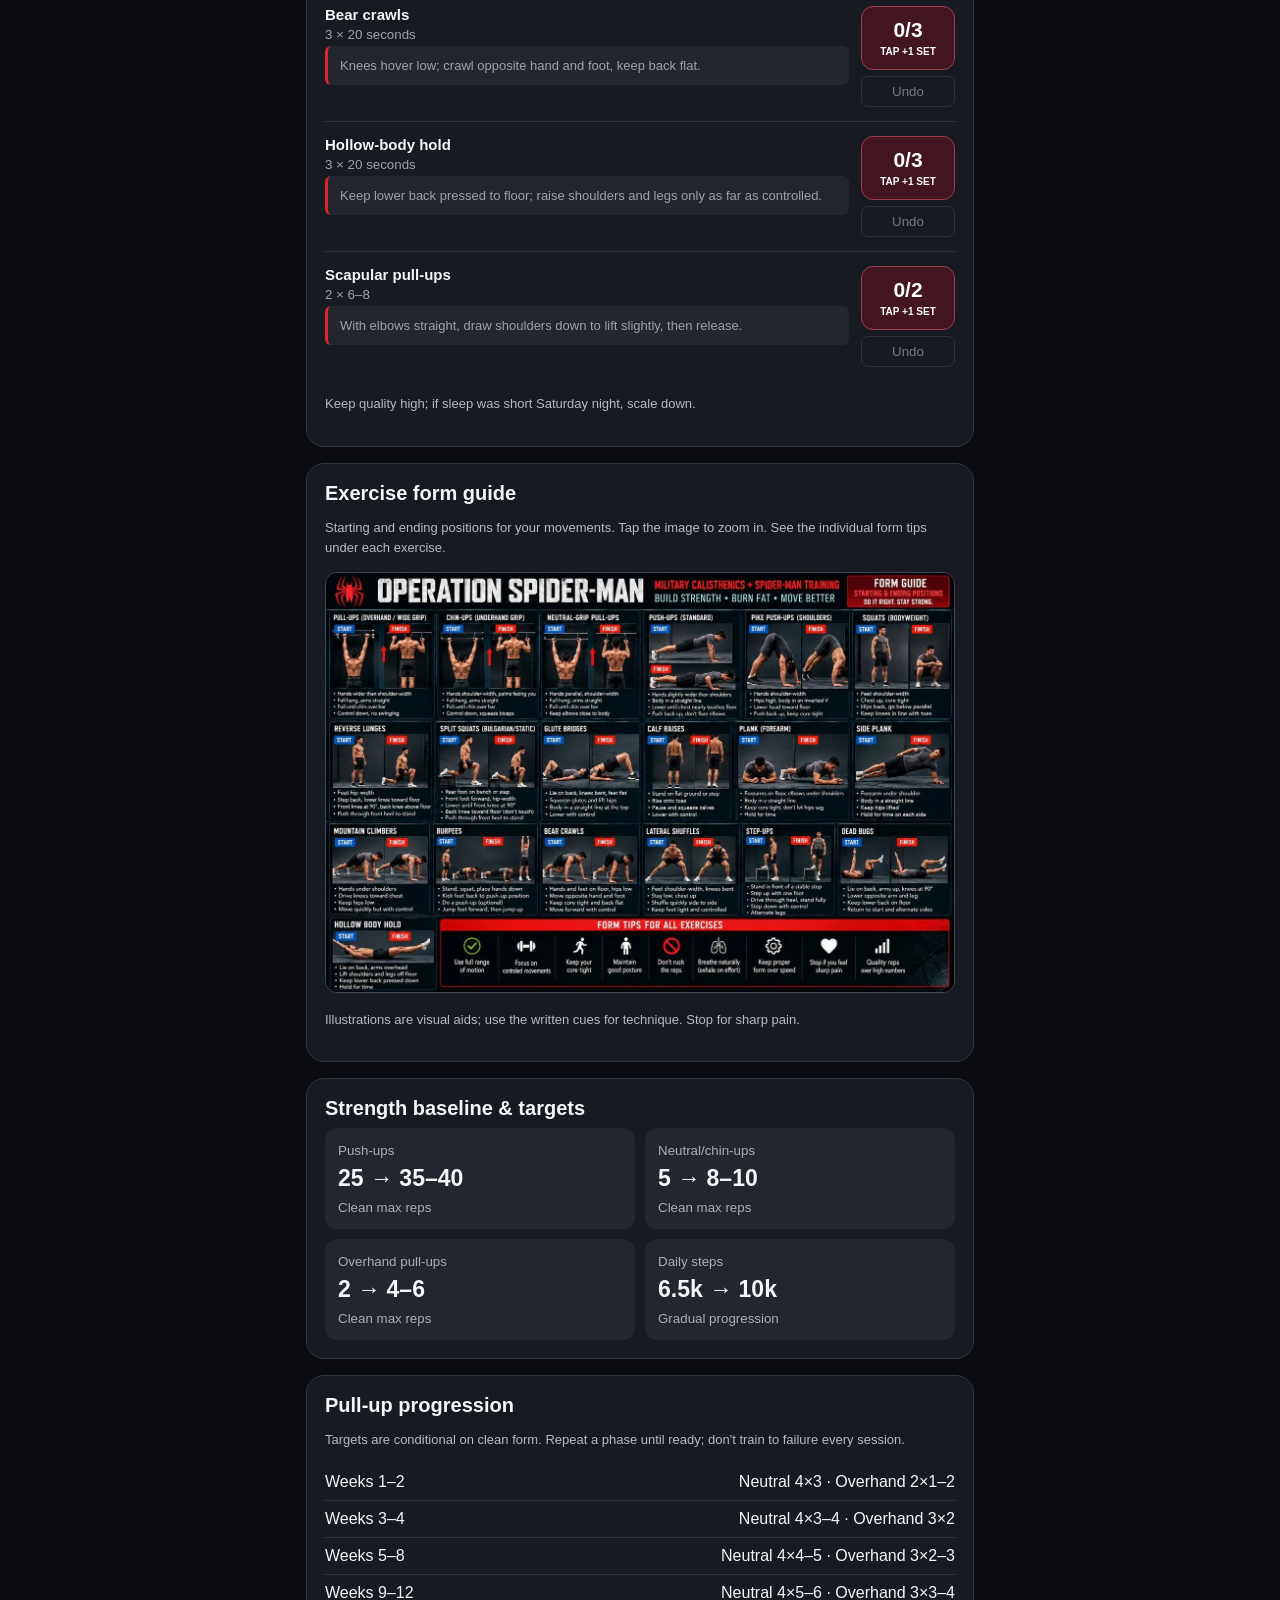
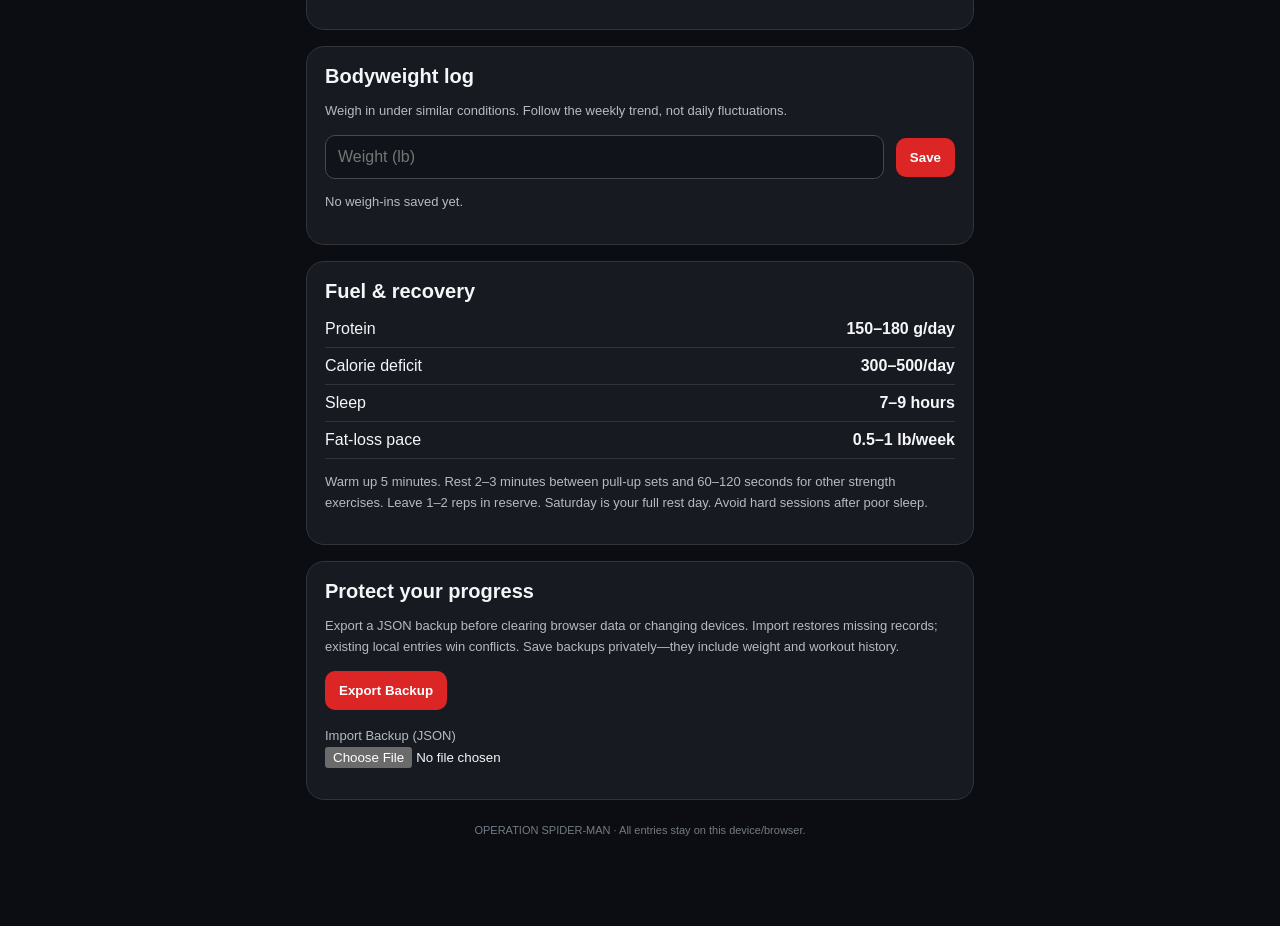
==== commit c2929d59: "Swap form guide art (Ben's regen, clothed figures)" ====
--- a/index.html
+++ b/index.html
@@ -1 +1 @@
-<!doctype html><html lang="en"><head><meta charset="utf-8"><meta name="viewport" content="width=device-width,initial-scale=1,viewport-fit=cover"><meta name="theme-color" content="#111318"><meta name="apple-mobile-web-app-capable" content="yes"><meta name="apple-mobile-web-app-status-bar-style" content="black-translucent"><meta name="apple-mobile-web-app-title" content="Spider-Man Fit"><title>Operation Spider-Man</title><style>:root{color-scheme:dark;font-family:-apple-system,BlinkMacSystemFont,'Segoe UI',sans-serif}*{box-sizing:border-box}body{margin:0;background:#0b0d12;color:#f5f6f8}header{background:linear-gradient(140deg,#3b111b,#111318 65%);padding:calc(env(safe-area-inset-top) + 26px) 20px 24px;border-bottom:1px solid #35333a}.eyebrow{color:#fca5a5;font-size:11px;font-weight:800;letter-spacing:2px}.heading{font-size:31px;font-weight:900;margin:8px 0}.sub{color:#a9aeb8;font-size:14px;line-height:1.5}main{max-width:700px;margin:auto;padding:20px 16px 90px}.panel{background:#171a21;border:1px solid #30343c;border-radius:18px;padding:18px;margin-bottom:16px}.row{display:flex;align-items:center;justify-content:space-between;gap:12px}.muted{color:#a9aeb8}.pill{font-size:12px;border-radius:99px;padding:7px 10px;background:#3b151b;color:#fca5a5;font-weight:700}.days{display:grid;grid-template-columns:repeat(7,1fr);gap:5px;margin:18px 0}.day{background:#20242c;color:#d7d9de;border:1px solid #373b45;border-radius:12px;padding:13px 0;font-weight:750;font-size:12px}.day.active{background:#dc2626;border-color:#dc2626;color:#fff}.day.rest{border-color:#99404b}.exercise{display:flex;gap:12px;align-items:center;border-bottom:1px solid #30343c;padding:14px 0;cursor:pointer}.exercise:last-child{border:0}.exercise input{accent-color:#dc2626;width:23px;height:23px;flex:none}.exercise strong{display:block;font-size:15px}.exercise small{display:block;color:#9ca2ac;margin-top:4px}.exercise.done strong{text-decoration:line-through;color:#8c929c}.progress{height:8px;border-radius:9px;background:#30343c;overflow:hidden;margin:12px 0}.fill{height:100%;background:#dc2626;transition:width .2s}.statgrid{display:grid;grid-template-columns:repeat(2,1fr);gap:10px}.stat{background:#22262e;border-radius:12px;padding:13px}.stat b{display:block;font-size:23px;margin:6px 0}.stat small{color:#a9aeb8}.control{width:100%;border-radius:10px;background:#101319;border:1px solid #434955;color:white;padding:12px;font-size:16px}.action{background:#dc2626;border:0;border-radius:10px;padding:12px 14px;color:#fff;font-weight:800;cursor:pointer}.line{display:grid;grid-template-columns:1fr auto;gap:12px;padding:9px 0;border-bottom:1px solid #30343c}.line:last-child{border:0}.note{font-size:13px;color:#b6bac2;line-height:1.6}.footer{text-align:center;color:#747b85;font-size:11px;margin-top:24px}h2{margin:0 0 8px;font-size:20px}h3{font-size:15px;margin:0 0 12px}button:focus-visible,input:focus-visible{outline:2px solid #fca5a5;outline-offset:2px}.formpic{width:100%;height:auto;border-radius:12px;border:1px solid #414650}.formtip{border-left:3px solid #dc2626;padding:10px 12px;background:#22262e;border-radius:6px;margin-top:10px;font-size:13px;line-height:1.5}.xpbar{position:sticky;top:0;z-index:100;background:#111318;border-bottom:1px solid #7f1d1d;padding:calc(env(safe-area-inset-top) + 10px) 16px 10px;box-shadow:0 4px 18px #0006}.xpinner{max-width:668px;margin:auto}.xprow{display:flex;align-items:center;justify-content:space-between;gap:12px;font-size:13px}.xplevel{color:#fca5a5;font-weight:800}.xptrack{height:8px;background:#30343c;border-radius:9px;overflow:hidden;margin:8px 0 5px}.xpfill{height:100%;background:#dc2626;transition:width .2s}.xpnote{font-size:11px;color:#b6bac2;line-height:1.4}.xptotal{font-weight:800}header{padding-top:26px}@media(prefers-reduced-motion:reduce){.xpfill{transition:none}}.calendar-menu summary{cursor:pointer;font-weight:800;font-size:18px}.calendar-menu[open] summary{margin-bottom:16px}.calendar-controls{display:flex;align-items:center;justify-content:space-between;gap:8px;margin:14px 0}.calendar-controls button,.calendar-today{background:#30161c;color:#fff;border:1px solid #8b303b;border-radius:8px;padding:10px;cursor:pointer}.calendar-grid{display:grid;grid-template-columns:repeat(7,minmax(0,1fr));gap:5px}.calendar-weekday{text-align:center;font-size:11px;color:#b6bac2;padding:5px 0}.calendar-date{min-height:53px;padding:5px 1px;border:1px solid #66232d;border-radius:8px;background:var(--heat);color:#fff;cursor:pointer;font-size:13px}.calendar-date small{display:block;font-size:9px;margin-top:4px}.calendar-date[aria-pressed=true]{outline:2px solid #fff;outline-offset:1px}.calendar-date:disabled{opacity:.45;cursor:default}.calendar-date.is-today{border-bottom:3px solid #fca5a5}.calendar-legend{display:flex;gap:5px;align-items:center;font-size:11px;margin:14px 0;color:#b6bac2}.calendar-swatch{width:22px;height:12px;border-radius:3px}.calendar-date-input{margin-top:12px;max-width:240px;color-scheme:dark}.calendar-best{font-size:13px;line-height:1.7;padding-left:22px}.calendar-best button{background:none;border:0;color:#fca5a5;text-align:left;cursor:pointer;font:inherit;text-decoration:underline}.selected-date{font-size:13px;color:#fca5a5;margin:12px 0}.protocol details{margin:14px 0}.protocol summary{cursor:pointer;font-weight:700;padding:8px 0}.protocol label{display:block;margin:10px 0 6px;font-size:13px}.protocol .control{max-width:100%;min-width:0}.xp-achievements,.xp-activity{padding-left:20px;font-size:13px;line-height:1.7}.xp-achievements li{color:#9ca2ac}.xp-achievements .earned{color:#fca5a5}.xp-feedback{color:#fca5a5;font-weight:700;font-size:13px;min-height:1em}.xp-secondary{border:1px solid #99404b;background:#30161c;color:#fff;border-radius:10px;padding:12px;cursor:pointer}.pr-confirm{line-height:1.6}.pr-confirm input{accent-color:#dc2626}.xprow{flex-wrap:wrap}.xpbar .xplevel{font-size:12px}.xpbar .xptotal{font-size:12px}button:disabled{opacity:.5;cursor:default} [hidden]{display:none!important}@media(max-width:360px){main{padding-left:10px;padding-right:10px}.panel{padding:12px}.day{font-size:11px}.xpbar{padding-left:10px;padding-right:10px}}.set-exercise{align-items:flex-start;cursor:default}.set-description{flex:1;min-width:0}.set-controls{flex:0 0 94px;display:grid;gap:6px}.set-tap{min-height:64px;border:1px solid #99404b;border-radius:12px;color:white;background:#421521;cursor:pointer;font-weight:800;touch-action:manipulation}.set-tap span{display:block;font-size:21px}.set-tap small{color:inherit;font-size:10px}.set-tap.stage-1{background:#b91c35}.set-tap.stage-2{background:#b9480d}.set-tap.stage-3,.set-tap.stage-4{background:#e9b949;color:#171a21}.set-tap.set-complete{background:#3d434d;border-color:#6b7280;color:#d1d5db;opacity:1}.set-undo{background:transparent;color:#d1d5db;border:1px solid #434955;border-radius:7px;padding:7px;cursor:pointer;touch-action:manipulation}.set-exercise.done .set-description{opacity:.65}@media(max-width:360px){.set-controls{flex-basis:82px}.set-exercise{gap:8px}}.set-tap.set-complete{position:relative;overflow:hidden;padding:0 0 6px}.complete-art{display:block;width:100%;height:auto;border-radius:10px 10px 0 0}.set-tap.set-complete span{font-size:15px;margin-top:4px}.set-tap.set-complete small{display:none}</style><link rel="icon" type="image/png" sizes="32x32" href="favicon.png"><link rel="apple-touch-icon" sizes="180x180" href="apple-touch-icon.png"><link rel="manifest" href="site.webmanifest"></head><body><aside class="xpbar" aria-label="Workout experience"><div class="xpinner"><div class="xprow"><span class="xplevel" id="xpLevel">LEVEL 1</span><span class="xptotal" id="xpTotal" aria-live="polite" aria-atomic="true">0 XP</span></div><div class="xptrack" id="xpProgress" role="progressbar" aria-label="Progress to next level" aria-valuemin="0" aria-valuemax="100" aria-valuenow="0"><div class="xpfill" id="xpFill"></div></div><div class="xpnote"><span id="xpNext">500 XP to Recruit</span></div></div></aside><header><div class="eyebrow">OPERATION SPIDER-MAN</div><div class="heading">S.P.I.D.E.R.</div><div class="sub">Strength • Progression • Intensity • Discipline • Endurance • Recovery<br>12 Week training plan * <span id="startingWeightLabel">Enter your starting weight below</span></div></header><main><section class="panel protocol"><div class="eyebrow">S.P.I.D.E.R. PROTOCOL</div><p id="xpMission" class="note"></p><p id="xpNextUnlock" class="note"></p><p id="xpFeedback" class="xp-feedback" role="status" aria-live="polite"></p><details><summary>Achievements &amp; XP activity</summary><ul id="xpAchievements" class="xp-achievements"></ul><h3>Recent XP activity</h3><ul id="xpActivity" class="xp-activity"></ul><p class="note">Monday, Wednesday, Sunday: 100 XP each. Tuesday: 40 XP. Thursday and Friday: 75 XP each. Saturday: 50 XP after explicit regeneration. All scheduled exercises must be checked. Complete Monday, Wednesday and Sunday in one Monday–Sunday week for +150 XP. Achievements are cosmetic and remain unlocked even if a workout is later edited.</p></details><details><summary>Log a verified personal record</summary><p class="note">A PR is a single clean set you personally verify, not the sum of multiple sets. Your first verified best and each higher best earn +100 XP. Entries are self-verified.</p><label for="prExercise">Exercise</label><select class="control" id="prExercise"><option value="pullup">Pull-ups (clean overhand set)</option><option value="pushup">Push-ups (clean set)</option></select><label for="prDate">Date</label><input class="control" type="date" id="prDate"><label for="prReps">Reps in one set</label><input class="control" type="number" min="1" max="1000" step="1" inputmode="numeric" id="prReps"><label class="pr-confirm"><input type="checkbox" id="prVerified"> I verify these were clean reps in one continuous set.</label><button class="action" id="savePR">Save verified PR</button><p class="note" id="prStatus" role="status"></p></details><details><summary>XP settings</summary><p class="note">XP rules v1. Progress stays in this browser. Reset clears XP, PRs, regeneration and achievements, but preserves workout and weight history. Completed workouts are excluded until marked incomplete and completed again.</p><button id="resetXP" class="xp-secondary">Reset XP Progress</button></details><p class="note">Your body. Your mission. Your evolution.</p></section><section class="panel"><h2>Your starting weight</h2><p class="note">Enter your weight to personalize your training plan. Saved only in this browser.</p><label for="startingWeight" class="note">Starting weight (lb)</label><div class="row"><input id="startingWeight" class="control" type="number" min="70" max="700" step="0.1" placeholder="Enter your weight" inputmode="decimal"><button class="action" id="saveStartingWeight">Save</button></div><p id="startingWeightStatus" class="note" role="status"></p></section><details class="panel calendar-menu" id="calendarMenu"><summary>XP calendar &amp; date menu</summary><label for="workoutDate" class="note">Choose workout date</label><br><input id="workoutDate" class="control calendar-date-input" type="date"><div class="calendar-controls"><button id="previousMonth" aria-label="Previous month">‹</button><strong id="calendarMonth"></strong><button id="nextMonth" aria-label="Next month">›</button><button class="calendar-today" id="calendarToday">Today</button></div><div class="calendar-grid" id="xpCalendar" aria-label="Daily XP calendar"></div><div class="calendar-legend">Less XP <span class="calendar-swatch" style="background:#251217"></span><span class="calendar-swatch" style="background:#641b27"></span><span class="calendar-swatch" style="background:#a92335"></span><span class="calendar-swatch" style="background:#e53946"></span> More XP</div><p class="note" id="calendarStats"></p><h3>Your highest-XP days</h3><ol class="calendar-best" id="bestDays"></ol><p class="note">XP comes from complete scheduled workouts, weekly missions, regeneration and verified PRs. Select past dates to update your log. Future dates are view-only.</p></details><section class="panel"><div class="row"><div><div class="eyebrow">TODAY'S MISSION</div><h2 id="todayTitle">Loading…</h2></div><span class="pill" id="todayBadge">READY</span></div><div class="sub" id="todaySub"></div><div class="days" id="days"></div><div class="row"><h3 id="workoutName"></h3><span class="muted" id="count"></span></div><div class="progress"><div class="fill" id="fill"></div></div><p class="note" id="xpReward"></p><p class="note">Tap once after each set: burgundy → red → orange → gold. Grey means complete. Use Undo to correct a tap. Sets per leg include both sides; circuits track 2 rounds.</p><div id="exercises"></div><div id="regeneration" hidden><button class="action" id="completeRegeneration">Complete Regeneration</button> <button class="xp-secondary" id="undoRegeneration" hidden>Undo regeneration</button></div><p class="note" id="workoutNote"></p></section><section class="panel"><h2>Exercise form guide</h2><p class="note">Starting and ending positions for your movements. Tap the image to zoom in. See the individual form tips under each exercise.</p><a href="form-guide.webp?v=99f50c08f9b7" target="_blank" rel="noopener"><img class="formpic" src="form-guide.webp?v=99f50c08f9b7" alt="Exercise form illustrations with start and finish positions" loading="lazy"></a><p class="note">Illustrations are visual aids; use the written cues for technique. Stop for sharp pain.</p></section><section class="panel"><h2>Strength baseline & targets</h2><div class="statgrid"><div class="stat"><small>Push-ups</small><b>25 → 35–40</b><small>Clean max reps</small></div><div class="stat"><small>Neutral/chin-ups</small><b>5 → 8–10</b><small>Clean max reps</small></div><div class="stat"><small>Overhand pull-ups</small><b>2 → 4–6</b><small>Clean max reps</small></div><div class="stat"><small>Daily steps</small><b>6.5k → 10k</b><small>Gradual progression</small></div></div></section><section class="panel"><h2>Pull-up progression</h2><p class="note">Targets are conditional on clean form. Repeat a phase until ready; don't train to failure every session.</p><div class="line"><span>Weeks 1–2</span><span>Neutral 4×3 · Overhand 2×1–2</span></div><div class="line"><span>Weeks 3–4</span><span>Neutral 4×3–4 · Overhand 3×2</span></div><div class="line"><span>Weeks 5–8</span><span>Neutral 4×4–5 · Overhand 3×2–3</span></div><div class="line"><span>Weeks 9–12</span><span>Neutral 4×5–6 · Overhand 3×3–4</span></div></section><section class="panel"><h2>Bodyweight log</h2><p class="note">Weigh in under similar conditions. Follow the weekly trend, not daily fluctuations.</p><div class="row"><input id="weight" class="control" type="number" min="70" max="700" step="0.1" placeholder="Weight (lb)" aria-label="Weight in pounds"><button class="action" id="saveWeight">Save</button></div><p id="weightStatus" class="note"></p><div id="weightHistory"></div></section><section class="panel"><h2>Fuel & recovery</h2><div class="line"><span>Protein</span><b>150–180 g/day</b></div><div class="line"><span>Calorie deficit</span><b>300–500/day</b></div><div class="line"><span>Sleep</span><b>7–9 hours</b></div><div class="line"><span>Fat-loss pace</span><b>0.5–1 lb/week</b></div><p class="note">Warm up 5 minutes. Rest 2–3 minutes between pull-up sets and 60–120 seconds for other strength exercises. Leave 1–2 reps in reserve. Saturday is your full rest day. Avoid hard sessions after poor sleep.</p></section><section class="panel"><h2>Protect your progress</h2><p class="note">Export a JSON backup before clearing browser data or changing devices. Import restores missing records; existing local entries win conflicts. Save backups privately—they include weight and workout history.</p><button class="action" id="exportBackup">Export Backup</button><label class="note" for="importBackup" style="display:block;margin-top:16px">Import Backup (JSON)</label><input id="importBackup" type="file" accept=".json,application/json" style="max-width:100%"><p class="note" id="backupStatus" role="status"></p></section><div class="footer">OPERATION SPIDER-MAN · All entries stay on this device/browser.</div></main><script src="xp-engine.js?v=1"></script><script>const plan=[{day:'Sunday',name:'Spider-Man Training',sub:'Full-body athletic session',ex:[['Chin-ups','3 × 3'],['Push-ups','3 × 12'],['Split squats','3 × 10 per leg'],['Bear crawls','3 × 20 seconds'],['Hollow-body hold','3 × 20 seconds'],['Scapular pull-ups','2 × 6–8']],note:'Keep quality high; if sleep was short Saturday night, scale down.'},{day:'Monday',name:'Upper Body Strength',sub:'Pull-ups · Push-ups · Shoulders · Core',ex:[['Neutral-grip pull-ups','4 × 3'],['Standard push-ups','3 × 12–15'],['Overhand pull-ups','2 × 1–2'],['Pike push-ups','2 × 6–8'],['Forearm plank','3 × 30–45 seconds']],note:'Rest 2–3 minutes between pull-up sets. Do not chase failure.'},{day:'Tuesday',name:'Active Recovery',sub:'Walk and restore mobility',ex:[['Brisk walking','25–40 minutes'],['Hip and shoulder mobility','5–10 minutes']],note:'Easy effort. Build toward 8,000–10,000 steps over time.'},{day:'Wednesday',name:'Military Legs + Core',sub:'Lower-body strength and trunk stability',ex:[['Bodyweight squats','3 × 18–25'],['Reverse lunges','3 × 10 per leg'],['Single-leg glute bridges','3 × 8 per leg'],['Calf raises','3 × 20'],['Dead bugs','3 × 10 per side'],['Side planks','2 × 30 seconds per side']],note:'Control every rep. Make exercises harder before adding endless repetitions.'},{day:'Thursday',name:'Optional Conditioning',sub:'Short military cardio circuit',ex:[['March or jog in place','60 seconds'],['Mountain climbers','20 total'],['Step-ups','10 per leg'],['Burpees (step-back allowed)','5'],['Rest','90 seconds']],note:'Do 2–3 rounds at a controlled pace. Skip if recovery is poor.'},{day:'Friday',name:'Moderate Military Circuit',sub:'Strength endurance circuit',ex:[['Neutral-grip pull-ups','2 reps'],['Push-ups','10 reps'],['Squats','15 reps'],['Mountain climbers','20 total'],['Forearm plank','30 seconds']],note:'2 rounds, 90–120 seconds between rounds. This is optional if you are fatigued; do not push to failure.'},{day:'Saturday',name:'FULL REST DAY',sub:'Work your shift · Lounge · Recover',ex:[],note:'No scheduled workout. Relax, eat well, and recover without guilt.'}];const cues={'Chin-ups':'Palms toward you; start in a hang, pull chin above bar without swinging, lower slowly.','Neutral-grip pull-ups':'Palms face each other; pull elbows down toward ribs and lower under control.','Overhand pull-ups':'Palms away; use a comfortable width and pull without swinging.','Standard push-ups':'Straight line from head to heel; lower chest toward floor, press up.','Push-ups':'Straight line from head to heel; lower chest toward floor, press up.','Pike push-ups':'Hips high in an inverted V; lower head between hands, press up.','Bodyweight squats':'Feet shoulder-width; squat with heels down and knees tracking over toes, then stand.','Squats':'Sit down between hips with heels planted, then stand tall.','Reverse lunges':'Step back and lower under control, then push through front foot to stand.','Split squats':'Stagger feet; lower vertically, then press through front foot.','Single-leg glute bridges':'One foot planted; lift hips without arching back, then lower.','Calf raises':'Rise onto toes, pause, lower slowly.','Dead bugs':'Opposite arm and leg extend while lower back stays gently pressed down.','Forearm plank':'Elbows under shoulders; body straight, brace and breathe.','Side planks':'Elbow under shoulder; lift hips into a straight line.','Mountain climbers':'Start in high plank; alternate driving knees forward without bouncing hips.','Step-ups':'Step onto stable platform; straighten standing leg and step down slowly.','Burpees (step-back allowed)':'Hands to floor, step back to plank, step forward, stand tall.','Bear crawls':'Knees hover low; crawl opposite hand and foot, keep back flat.','Hollow-body hold':'Keep lower back pressed to floor; raise shoulders and legs only as far as controlled.','Scapular pull-ups':'With elbows straight, draw shoulders down to lift slightly, then release.'};const $=id=>document.getElementById(id);let selectedDate=new Date();selectedDate.setHours(12,0,0,0);let selected=selectedDate.getDay();let calendarMonth=new Date(selectedDate.getFullYear(),selectedDate.getMonth(),1,12);let checks=JSON.parse(localStorage.getItem('spiderman-checks')||'{}');let exerciseSets=JSON.parse(localStorage.getItem('spiderman-sets-v1')||'{}');let weights=JSON.parse(localStorage.getItem('spiderman-weights')||'[]');let startingWeight=Number(localStorage.getItem('spiderman-starting-weight'))||null;function dateKey(d){return [d.getFullYear(),String(d.getMonth()+1).padStart(2,'0'),String(d.getDate()).padStart(2,'0')].join('-')}function key(){const d=selectedDate;return [d.getFullYear(),String(d.getMonth()+1).padStart(2,'0'),String(d.getDate()).padStart(2,'0')].join('-')}function setTarget(day,index){const match=plan[day].ex[index][1].match(/^(\d+)\s*×/);return match?Number(match[1]):(day===4||day===5?2:1)}function setsDone(day,index,date=key()){const target=setTarget(day,index),entry=date+'-'+day;const logged=exerciseSets[entry]?.[index];return Number.isInteger(logged)?Math.max(0,Math.min(target,logged)):(checks[entry]?.[index]===true?target:0)}function updateSet(index,delta){if(key()>dateKey(new Date())||!xpClockOK())return;const entry=key()+'-'+selected,target=setTarget(selected,index),before=setsDone(selected,index),after=Math.max(0,Math.min(target,before+delta));if(after===before)return;exerciseSets[entry]??={};exerciseSets[entry][index]=after;checks[entry]??={};checks[entry][index]=after===target;localStorage.setItem('spiderman-sets-v1',JSON.stringify(exerciseSets));localStorage.setItem('spiderman-checks',JSON.stringify(checks));render()}function render(){renderXP();const p=plan[selected],today=new Date().getDay();$('todayTitle').textContent=key()===dateKey(new Date())?'Today: '+p.day:p.day+' · '+selectedDate.toLocaleDateString(undefined,{month:'short',day:'numeric',year:'numeric'});$('todayBadge').textContent=selected===6?'REST':key()===dateKey(new Date())?'TODAY':'PLAN';$('todaySub').textContent=p.sub;$('days').innerHTML=plan.map((v,i)=>'<button class="day '+(selected===i?'active ':'')+(i===6?'rest':'')+'" data-day="'+i+'">'+v.day.slice(0,3)+'<small style="display:block;font-size:9px;margin-top:4px">+'+SpiderXP.rewards[i]+' XP</small></button>').join('');document.querySelectorAll('[data-day]').forEach(b=>b.onclick=()=>{const d=new Date(selectedDate);d.setDate(d.getDate()+Number(b.dataset.day)-selected);selectDate(d)});$('workoutName').textContent=p.name;const ck=checks[key()+'-'+selected]||{};let done=p.ex.filter((_,i)=>ck[i]).length;$('count').textContent=p.ex.length?done+'/'+p.ex.length:'Recovery';$('fill').style.width=(p.ex.length?100*done/p.ex.length:100)+'%';$('exercises').innerHTML=p.ex.map((e,i)=>{const target=setTarget(selected,i),done=setsDone(selected,i),complete=done===target,disabled=key()>dateKey(new Date())||!xpClockOK();return '<div class="exercise set-exercise '+(complete?'done':'')+'"><div class="set-description"><strong>'+e[0]+'</strong><small>'+e[1]+((selected===4||selected===5)?' · 2 rounds tracked':'')+'</small><small class="formtip">'+(cues[e[0]]||'Use controlled movement and comfortable alignment.')+'</small></div><div class="set-controls"><button class="set-tap stage-'+Math.min(done,4)+(complete?' set-complete':'')+'" data-set="'+i+'" '+(disabled||complete?'disabled':'')+' aria-label="'+e[0]+': '+done+' of '+target+' sets complete'+(complete?'':'. Mark next set complete')+'">'+(complete?'<img class="complete-art" src="complete-badge.webp?v=fb0d996c9001" alt="Complete">':'')+'<span>'+done+'/'+target+'</span><small>'+(complete?'COMPLETE':'TAP +1 SET')+'</small></button><button class="set-undo" data-undo="'+i+'" '+(disabled||done===0?'disabled':'')+' aria-label="Undo one set of '+e[0]+'">Undo</button></div></div>'}).join('');document.querySelectorAll('[data-set]').forEach(button=>button.onclick=()=>updateSet(Number(button.dataset.set),1));document.querySelectorAll('[data-undo]').forEach(button=>button.onclick=()=>updateSet(Number(button.dataset.undo),-1));$('workoutNote').textContent=p.note;renderCalendar()}function renderXP(){}function renderWeights(){$('weightHistory').innerHTML=weights.slice(-6).reverse().map(w=>'<div class="line"><span>'+w.date+'</span><b>'+w.value+' lb</b></div>').join('');$('weightStatus').textContent=weights.length?'Latest: '+weights[weights.length-1].value+' lb'+(startingWeight?' · Starting: '+startingWeight+' lb':''):'No weigh-ins saved yet.'}$('saveWeight').onclick=()=>{const n=Number($('weight').value);if(!Number.isFinite(n)||n<70||n>700){$('weightStatus').textContent='Enter a valid weight in pounds.';return}weights.push({date:dateKey(new Date()),value:n});localStorage.setItem('spiderman-weights',JSON.stringify(weights));$('weight').value='';renderWeights()};function dailyXP(){return {}}function parseDate(value){if(!/^\d{4}-\d{2}-\d{2}$/.test(value))return null;const [y,m,d]=value.split('-').map(Number);const date=new Date(y,m-1,d,12);return dateKey(date)===value?date:null}function selectDate(date){selectedDate=date;selected=selectedDate.getDay();calendarMonth=new Date(date.getFullYear(),date.getMonth(),1,12);render()}function heatColor(points,max){if(!points)return '#251217';const ratio=points/Math.max(max,10);return ratio<=.25?'#641b27':ratio<=.5?'#8c2030':ratio<=.75?'#b9273a':'#e53946'}function renderCalendar(){const totals=dailyXP(checks);const highest=Math.max(10,...Object.values(totals));const y=calendarMonth.getFullYear(),m=calendarMonth.getMonth();$('workoutDate').value=key();$('calendarMonth').textContent=calendarMonth.toLocaleDateString(undefined,{month:'long',year:'numeric'});let markup=['Sun','Mon','Tue','Wed','Thu','Fri','Sat'].map(day=>'<span class="calendar-weekday">'+day+'</span>').join('');for(let i=0;i<calendarMonth.getDay();i++)markup+='<span></span>';let monthXP=0;for(let day=1;day<=new Date(y,m+1,0).getDate();day++){const d=new Date(y,m,day,12),date=dateKey(d),xp=totals[date]||0;monthXP+=xp;markup+='<button class="calendar-date '+(date===dateKey(new Date())?'is-today':'')+'" style="--heat:'+heatColor(xp,highest)+'" data-date="'+date+'" aria-pressed="'+(date===key())+'" aria-label="'+date+', '+xp+' XP"><span>'+day+'</span><small>'+xp+' XP</small></button>'}$('xpCalendar').innerHTML=markup;$('xpCalendar').querySelectorAll('[data-date]').forEach(button=>button.onclick=()=>selectDate(parseDate(button.dataset.date)));$('calendarStats').textContent='Selected day: '+(totals[key()]||0)+' XP · This month: '+monthXP+' XP. Colors are relative to your highest-XP day.';const best=Object.entries(totals).filter(([,xp])=>xp>0).sort((a,b)=>b[1]-a[1]||b[0].localeCompare(a[0])).slice(0,5);$('bestDays').innerHTML=best.length?best.map(([date,xp])=>'<li><button data-best="'+date+'">'+parseDate(date).toLocaleDateString(undefined,{month:'short',day:'numeric',year:'numeric'})+' — '+xp+' XP</button></li>').join(''):'<li>Complete an exercise to start your XP history.</li>';$('bestDays').querySelectorAll('[data-best]').forEach(button=>button.onclick=()=>selectDate(parseDate(button.dataset.best)))}$('workoutDate').onchange=()=>{const date=parseDate($('workoutDate').value);if(date)selectDate(date)};$('previousMonth').onclick=()=>{calendarMonth.setMonth(calendarMonth.getMonth()-1);renderCalendar()};$('nextMonth').onclick=()=>{calendarMonth.setMonth(calendarMonth.getMonth()+1);renderCalendar()};$('calendarToday').onclick=()=>{const now=new Date();now.setHours(12,0,0,0);selectDate(now)};function renderStartingWeight(){$('startingWeightLabel').textContent=startingWeight?'Starting weight: '+startingWeight+' lb':'Enter your starting weight below';$('startingWeight').value=startingWeight||''}function saveStartingWeight(){const n=Number($('startingWeight').value);if(!Number.isFinite(n)||n<70||n>700){$('startingWeightStatus').textContent='Enter a weight between 70 and 700 lb.';return}startingWeight=Math.round(n*10)/10;localStorage.setItem('spiderman-starting-weight',String(startingWeight));renderStartingWeight();renderWeights();$('startingWeightStatus').textContent='Starting weight saved: '+startingWeight+' lb.'}$('saveStartingWeight').onclick=saveStartingWeight;$('startingWeight').onkeydown=event=>{if(event.key==='Enter')saveStartingWeight()};renderStartingWeight();renderWeights();</script><script src="xp-ui.js?v=2"></script><script src="backup.js?v=1"></script></body></html>
+<!doctype html><html lang="en"><head><meta charset="utf-8"><meta name="viewport" content="width=device-width,initial-scale=1,viewport-fit=cover"><meta name="theme-color" content="#111318"><meta name="apple-mobile-web-app-capable" content="yes"><meta name="apple-mobile-web-app-status-bar-style" content="black-translucent"><meta name="apple-mobile-web-app-title" content="Spider-Man Fit"><title>Operation Spider-Man</title><style>:root{color-scheme:dark;font-family:-apple-system,BlinkMacSystemFont,'Segoe UI',sans-serif}*{box-sizing:border-box}body{margin:0;background:#0b0d12;color:#f5f6f8}header{background:linear-gradient(140deg,#3b111b,#111318 65%);padding:calc(env(safe-area-inset-top) + 26px) 20px 24px;border-bottom:1px solid #35333a}.eyebrow{color:#fca5a5;font-size:11px;font-weight:800;letter-spacing:2px}.heading{font-size:31px;font-weight:900;margin:8px 0}.sub{color:#a9aeb8;font-size:14px;line-height:1.5}main{max-width:700px;margin:auto;padding:20px 16px 90px}.panel{background:#171a21;border:1px solid #30343c;border-radius:18px;padding:18px;margin-bottom:16px}.row{display:flex;align-items:center;justify-content:space-between;gap:12px}.muted{color:#a9aeb8}.pill{font-size:12px;border-radius:99px;padding:7px 10px;background:#3b151b;color:#fca5a5;font-weight:700}.days{display:grid;grid-template-columns:repeat(7,1fr);gap:5px;margin:18px 0}.day{background:#20242c;color:#d7d9de;border:1px solid #373b45;border-radius:12px;padding:13px 0;font-weight:750;font-size:12px}.day.active{background:#dc2626;border-color:#dc2626;color:#fff}.day.rest{border-color:#99404b}.exercise{display:flex;gap:12px;align-items:center;border-bottom:1px solid #30343c;padding:14px 0;cursor:pointer}.exercise:last-child{border:0}.exercise input{accent-color:#dc2626;width:23px;height:23px;flex:none}.exercise strong{display:block;font-size:15px}.exercise small{display:block;color:#9ca2ac;margin-top:4px}.exercise.done strong{text-decoration:line-through;color:#8c929c}.progress{height:8px;border-radius:9px;background:#30343c;overflow:hidden;margin:12px 0}.fill{height:100%;background:#dc2626;transition:width .2s}.statgrid{display:grid;grid-template-columns:repeat(2,1fr);gap:10px}.stat{background:#22262e;border-radius:12px;padding:13px}.stat b{display:block;font-size:23px;margin:6px 0}.stat small{color:#a9aeb8}.control{width:100%;border-radius:10px;background:#101319;border:1px solid #434955;color:white;padding:12px;font-size:16px}.action{background:#dc2626;border:0;border-radius:10px;padding:12px 14px;color:#fff;font-weight:800;cursor:pointer}.line{display:grid;grid-template-columns:1fr auto;gap:12px;padding:9px 0;border-bottom:1px solid #30343c}.line:last-child{border:0}.note{font-size:13px;color:#b6bac2;line-height:1.6}.footer{text-align:center;color:#747b85;font-size:11px;margin-top:24px}h2{margin:0 0 8px;font-size:20px}h3{font-size:15px;margin:0 0 12px}button:focus-visible,input:focus-visible{outline:2px solid #fca5a5;outline-offset:2px}.formpic{width:100%;height:auto;border-radius:12px;border:1px solid #414650}.formtip{border-left:3px solid #dc2626;padding:10px 12px;background:#22262e;border-radius:6px;margin-top:10px;font-size:13px;line-height:1.5}.xpbar{position:sticky;top:0;z-index:100;background:#111318;border-bottom:1px solid #7f1d1d;padding:calc(env(safe-area-inset-top) + 10px) 16px 10px;box-shadow:0 4px 18px #0006}.xpinner{max-width:668px;margin:auto}.xprow{display:flex;align-items:center;justify-content:space-between;gap:12px;font-size:13px}.xplevel{color:#fca5a5;font-weight:800}.xptrack{height:8px;background:#30343c;border-radius:9px;overflow:hidden;margin:8px 0 5px}.xpfill{height:100%;background:#dc2626;transition:width .2s}.xpnote{font-size:11px;color:#b6bac2;line-height:1.4}.xptotal{font-weight:800}header{padding-top:26px}@media(prefers-reduced-motion:reduce){.xpfill{transition:none}}.calendar-menu summary{cursor:pointer;font-weight:800;font-size:18px}.calendar-menu[open] summary{margin-bottom:16px}.calendar-controls{display:flex;align-items:center;justify-content:space-between;gap:8px;margin:14px 0}.calendar-controls button,.calendar-today{background:#30161c;color:#fff;border:1px solid #8b303b;border-radius:8px;padding:10px;cursor:pointer}.calendar-grid{display:grid;grid-template-columns:repeat(7,minmax(0,1fr));gap:5px}.calendar-weekday{text-align:center;font-size:11px;color:#b6bac2;padding:5px 0}.calendar-date{min-height:53px;padding:5px 1px;border:1px solid #66232d;border-radius:8px;background:var(--heat);color:#fff;cursor:pointer;font-size:13px}.calendar-date small{display:block;font-size:9px;margin-top:4px}.calendar-date[aria-pressed=true]{outline:2px solid #fff;outline-offset:1px}.calendar-date:disabled{opacity:.45;cursor:default}.calendar-date.is-today{border-bottom:3px solid #fca5a5}.calendar-legend{display:flex;gap:5px;align-items:center;font-size:11px;margin:14px 0;color:#b6bac2}.calendar-swatch{width:22px;height:12px;border-radius:3px}.calendar-date-input{margin-top:12px;max-width:240px;color-scheme:dark}.calendar-best{font-size:13px;line-height:1.7;padding-left:22px}.calendar-best button{background:none;border:0;color:#fca5a5;text-align:left;cursor:pointer;font:inherit;text-decoration:underline}.selected-date{font-size:13px;color:#fca5a5;margin:12px 0}.protocol details{margin:14px 0}.protocol summary{cursor:pointer;font-weight:700;padding:8px 0}.protocol label{display:block;margin:10px 0 6px;font-size:13px}.protocol .control{max-width:100%;min-width:0}.xp-achievements,.xp-activity{padding-left:20px;font-size:13px;line-height:1.7}.xp-achievements li{color:#9ca2ac}.xp-achievements .earned{color:#fca5a5}.xp-feedback{color:#fca5a5;font-weight:700;font-size:13px;min-height:1em}.xp-secondary{border:1px solid #99404b;background:#30161c;color:#fff;border-radius:10px;padding:12px;cursor:pointer}.pr-confirm{line-height:1.6}.pr-confirm input{accent-color:#dc2626}.xprow{flex-wrap:wrap}.xpbar .xplevel{font-size:12px}.xpbar .xptotal{font-size:12px}button:disabled{opacity:.5;cursor:default} [hidden]{display:none!important}@media(max-width:360px){main{padding-left:10px;padding-right:10px}.panel{padding:12px}.day{font-size:11px}.xpbar{padding-left:10px;padding-right:10px}}.set-exercise{align-items:flex-start;cursor:default}.set-description{flex:1;min-width:0}.set-controls{flex:0 0 94px;display:grid;gap:6px}.set-tap{min-height:64px;border:1px solid #99404b;border-radius:12px;color:white;background:#421521;cursor:pointer;font-weight:800;touch-action:manipulation}.set-tap span{display:block;font-size:21px}.set-tap small{color:inherit;font-size:10px}.set-tap.stage-1{background:#b91c35}.set-tap.stage-2{background:#b9480d}.set-tap.stage-3,.set-tap.stage-4{background:#e9b949;color:#171a21}.set-tap.set-complete{background:#3d434d;border-color:#6b7280;color:#d1d5db;opacity:1}.set-undo{background:transparent;color:#d1d5db;border:1px solid #434955;border-radius:7px;padding:7px;cursor:pointer;touch-action:manipulation}.set-exercise.done .set-description{opacity:.65}@media(max-width:360px){.set-controls{flex-basis:82px}.set-exercise{gap:8px}}.set-tap.set-complete{position:relative;overflow:hidden;padding:0 0 6px}.complete-art{display:block;width:100%;height:auto;border-radius:10px 10px 0 0}.set-tap.set-complete span{font-size:15px;margin-top:4px}.set-tap.set-complete small{display:none}</style><link rel="icon" type="image/png" sizes="32x32" href="favicon.png"><link rel="apple-touch-icon" sizes="180x180" href="apple-touch-icon.png"><link rel="manifest" href="site.webmanifest"></head><body><aside class="xpbar" aria-label="Workout experience"><div class="xpinner"><div class="xprow"><span class="xplevel" id="xpLevel">LEVEL 1</span><span class="xptotal" id="xpTotal" aria-live="polite" aria-atomic="true">0 XP</span></div><div class="xptrack" id="xpProgress" role="progressbar" aria-label="Progress to next level" aria-valuemin="0" aria-valuemax="100" aria-valuenow="0"><div class="xpfill" id="xpFill"></div></div><div class="xpnote"><span id="xpNext">500 XP to Recruit</span></div></div></aside><header><div class="eyebrow">OPERATION SPIDER-MAN</div><div class="heading">S.P.I.D.E.R.</div><div class="sub">Strength • Progression • Intensity • Discipline • Endurance • Recovery<br>12 Week training plan * <span id="startingWeightLabel">Enter your starting weight below</span></div></header><main><section class="panel protocol"><div class="eyebrow">S.P.I.D.E.R. PROTOCOL</div><p id="xpMission" class="note"></p><p id="xpNextUnlock" class="note"></p><p id="xpFeedback" class="xp-feedback" role="status" aria-live="polite"></p><details><summary>Achievements &amp; XP activity</summary><ul id="xpAchievements" class="xp-achievements"></ul><h3>Recent XP activity</h3><ul id="xpActivity" class="xp-activity"></ul><p class="note">Monday, Wednesday, Sunday: 100 XP each. Tuesday: 40 XP. Thursday and Friday: 75 XP each. Saturday: 50 XP after explicit regeneration. All scheduled exercises must be checked. Complete Monday, Wednesday and Sunday in one Monday–Sunday week for +150 XP. Achievements are cosmetic and remain unlocked even if a workout is later edited.</p></details><details><summary>Log a verified personal record</summary><p class="note">A PR is a single clean set you personally verify, not the sum of multiple sets. Your first verified best and each higher best earn +100 XP. Entries are self-verified.</p><label for="prExercise">Exercise</label><select class="control" id="prExercise"><option value="pullup">Pull-ups (clean overhand set)</option><option value="pushup">Push-ups (clean set)</option></select><label for="prDate">Date</label><input class="control" type="date" id="prDate"><label for="prReps">Reps in one set</label><input class="control" type="number" min="1" max="1000" step="1" inputmode="numeric" id="prReps"><label class="pr-confirm"><input type="checkbox" id="prVerified"> I verify these were clean reps in one continuous set.</label><button class="action" id="savePR">Save verified PR</button><p class="note" id="prStatus" role="status"></p></details><details><summary>XP settings</summary><p class="note">XP rules v1. Progress stays in this browser. Reset clears XP, PRs, regeneration and achievements, but preserves workout and weight history. Completed workouts are excluded until marked incomplete and completed again.</p><button id="resetXP" class="xp-secondary">Reset XP Progress</button></details><p class="note">Your body. Your mission. Your evolution.</p></section><section class="panel"><h2>Your starting weight</h2><p class="note">Enter your weight to personalize your training plan. Saved only in this browser.</p><label for="startingWeight" class="note">Starting weight (lb)</label><div class="row"><input id="startingWeight" class="control" type="number" min="70" max="700" step="0.1" placeholder="Enter your weight" inputmode="decimal"><button class="action" id="saveStartingWeight">Save</button></div><p id="startingWeightStatus" class="note" role="status"></p></section><details class="panel calendar-menu" id="calendarMenu"><summary>XP calendar &amp; date menu</summary><label for="workoutDate" class="note">Choose workout date</label><br><input id="workoutDate" class="control calendar-date-input" type="date"><div class="calendar-controls"><button id="previousMonth" aria-label="Previous month">‹</button><strong id="calendarMonth"></strong><button id="nextMonth" aria-label="Next month">›</button><button class="calendar-today" id="calendarToday">Today</button></div><div class="calendar-grid" id="xpCalendar" aria-label="Daily XP calendar"></div><div class="calendar-legend">Less XP <span class="calendar-swatch" style="background:#251217"></span><span class="calendar-swatch" style="background:#641b27"></span><span class="calendar-swatch" style="background:#a92335"></span><span class="calendar-swatch" style="background:#e53946"></span> More XP</div><p class="note" id="calendarStats"></p><h3>Your highest-XP days</h3><ol class="calendar-best" id="bestDays"></ol><p class="note">XP comes from complete scheduled workouts, weekly missions, regeneration and verified PRs. Select past dates to update your log. Future dates are view-only.</p></details><section class="panel"><div class="row"><div><div class="eyebrow">TODAY'S MISSION</div><h2 id="todayTitle">Loading…</h2></div><span class="pill" id="todayBadge">READY</span></div><div class="sub" id="todaySub"></div><div class="days" id="days"></div><div class="row"><h3 id="workoutName"></h3><span class="muted" id="count"></span></div><div class="progress"><div class="fill" id="fill"></div></div><p class="note" id="xpReward"></p><p class="note">Tap once after each set: burgundy → red → orange → gold. Grey means complete. Use Undo to correct a tap. Sets per leg include both sides; circuits track 2 rounds.</p><div id="exercises"></div><div id="regeneration" hidden><button class="action" id="completeRegeneration">Complete Regeneration</button> <button class="xp-secondary" id="undoRegeneration" hidden>Undo regeneration</button></div><p class="note" id="workoutNote"></p></section><section class="panel"><h2>Exercise form guide</h2><p class="note">Starting and ending positions for your movements. Tap the image to zoom in. See the individual form tips under each exercise.</p><a href="form-guide.webp?v=93bfb8c9c65a" target="_blank" rel="noopener"><img class="formpic" src="form-guide.webp?v=93bfb8c9c65a" alt="Exercise form illustrations with start and finish positions" loading="lazy"></a><p class="note">Illustrations are visual aids; use the written cues for technique. Stop for sharp pain.</p></section><section class="panel"><h2>Strength baseline & targets</h2><div class="statgrid"><div class="stat"><small>Push-ups</small><b>25 → 35–40</b><small>Clean max reps</small></div><div class="stat"><small>Neutral/chin-ups</small><b>5 → 8–10</b><small>Clean max reps</small></div><div class="stat"><small>Overhand pull-ups</small><b>2 → 4–6</b><small>Clean max reps</small></div><div class="stat"><small>Daily steps</small><b>6.5k → 10k</b><small>Gradual progression</small></div></div></section><section class="panel"><h2>Pull-up progression</h2><p class="note">Targets are conditional on clean form. Repeat a phase until ready; don't train to failure every session.</p><div class="line"><span>Weeks 1–2</span><span>Neutral 4×3 · Overhand 2×1–2</span></div><div class="line"><span>Weeks 3–4</span><span>Neutral 4×3–4 · Overhand 3×2</span></div><div class="line"><span>Weeks 5–8</span><span>Neutral 4×4–5 · Overhand 3×2–3</span></div><div class="line"><span>Weeks 9–12</span><span>Neutral 4×5–6 · Overhand 3×3–4</span></div></section><section class="panel"><h2>Bodyweight log</h2><p class="note">Weigh in under similar conditions. Follow the weekly trend, not daily fluctuations.</p><div class="row"><input id="weight" class="control" type="number" min="70" max="700" step="0.1" placeholder="Weight (lb)" aria-label="Weight in pounds"><button class="action" id="saveWeight">Save</button></div><p id="weightStatus" class="note"></p><div id="weightHistory"></div></section><section class="panel"><h2>Fuel & recovery</h2><div class="line"><span>Protein</span><b>150–180 g/day</b></div><div class="line"><span>Calorie deficit</span><b>300–500/day</b></div><div class="line"><span>Sleep</span><b>7–9 hours</b></div><div class="line"><span>Fat-loss pace</span><b>0.5–1 lb/week</b></div><p class="note">Warm up 5 minutes. Rest 2–3 minutes between pull-up sets and 60–120 seconds for other strength exercises. Leave 1–2 reps in reserve. Saturday is your full rest day. Avoid hard sessions after poor sleep.</p></section><section class="panel"><h2>Protect your progress</h2><p class="note">Export a JSON backup before clearing browser data or changing devices. Import restores missing records; existing local entries win conflicts. Save backups privately—they include weight and workout history.</p><button class="action" id="exportBackup">Export Backup</button><label class="note" for="importBackup" style="display:block;margin-top:16px">Import Backup (JSON)</label><input id="importBackup" type="file" accept=".json,application/json" style="max-width:100%"><p class="note" id="backupStatus" role="status"></p></section><div class="footer">OPERATION SPIDER-MAN · All entries stay on this device/browser.</div></main><script src="xp-engine.js?v=1"></script><script>const plan=[{day:'Sunday',name:'Spider-Man Training',sub:'Full-body athletic session',ex:[['Chin-ups','3 × 3'],['Push-ups','3 × 12'],['Split squats','3 × 10 per leg'],['Bear crawls','3 × 20 seconds'],['Hollow-body hold','3 × 20 seconds'],['Scapular pull-ups','2 × 6–8']],note:'Keep quality high; if sleep was short Saturday night, scale down.'},{day:'Monday',name:'Upper Body Strength',sub:'Pull-ups · Push-ups · Shoulders · Core',ex:[['Neutral-grip pull-ups','4 × 3'],['Standard push-ups','3 × 12–15'],['Overhand pull-ups','2 × 1–2'],['Pike push-ups','2 × 6–8'],['Forearm plank','3 × 30–45 seconds']],note:'Rest 2–3 minutes between pull-up sets. Do not chase failure.'},{day:'Tuesday',name:'Active Recovery',sub:'Walk and restore mobility',ex:[['Brisk walking','25–40 minutes'],['Hip and shoulder mobility','5–10 minutes']],note:'Easy effort. Build toward 8,000–10,000 steps over time.'},{day:'Wednesday',name:'Military Legs + Core',sub:'Lower-body strength and trunk stability',ex:[['Bodyweight squats','3 × 18–25'],['Reverse lunges','3 × 10 per leg'],['Single-leg glute bridges','3 × 8 per leg'],['Calf raises','3 × 20'],['Dead bugs','3 × 10 per side'],['Side planks','2 × 30 seconds per side']],note:'Control every rep. Make exercises harder before adding endless repetitions.'},{day:'Thursday',name:'Optional Conditioning',sub:'Short military cardio circuit',ex:[['March or jog in place','60 seconds'],['Mountain climbers','20 total'],['Step-ups','10 per leg'],['Burpees (step-back allowed)','5'],['Rest','90 seconds']],note:'Do 2–3 rounds at a controlled pace. Skip if recovery is poor.'},{day:'Friday',name:'Moderate Military Circuit',sub:'Strength endurance circuit',ex:[['Neutral-grip pull-ups','2 reps'],['Push-ups','10 reps'],['Squats','15 reps'],['Mountain climbers','20 total'],['Forearm plank','30 seconds']],note:'2 rounds, 90–120 seconds between rounds. This is optional if you are fatigued; do not push to failure.'},{day:'Saturday',name:'FULL REST DAY',sub:'Work your shift · Lounge · Recover',ex:[],note:'No scheduled workout. Relax, eat well, and recover without guilt.'}];const cues={'Chin-ups':'Palms toward you; start in a hang, pull chin above bar without swinging, lower slowly.','Neutral-grip pull-ups':'Palms face each other; pull elbows down toward ribs and lower under control.','Overhand pull-ups':'Palms away; use a comfortable width and pull without swinging.','Standard push-ups':'Straight line from head to heel; lower chest toward floor, press up.','Push-ups':'Straight line from head to heel; lower chest toward floor, press up.','Pike push-ups':'Hips high in an inverted V; lower head between hands, press up.','Bodyweight squats':'Feet shoulder-width; squat with heels down and knees tracking over toes, then stand.','Squats':'Sit down between hips with heels planted, then stand tall.','Reverse lunges':'Step back and lower under control, then push through front foot to stand.','Split squats':'Stagger feet; lower vertically, then press through front foot.','Single-leg glute bridges':'One foot planted; lift hips without arching back, then lower.','Calf raises':'Rise onto toes, pause, lower slowly.','Dead bugs':'Opposite arm and leg extend while lower back stays gently pressed down.','Forearm plank':'Elbows under shoulders; body straight, brace and breathe.','Side planks':'Elbow under shoulder; lift hips into a straight line.','Mountain climbers':'Start in high plank; alternate driving knees forward without bouncing hips.','Step-ups':'Step onto stable platform; straighten standing leg and step down slowly.','Burpees (step-back allowed)':'Hands to floor, step back to plank, step forward, stand tall.','Bear crawls':'Knees hover low; crawl opposite hand and foot, keep back flat.','Hollow-body hold':'Keep lower back pressed to floor; raise shoulders and legs only as far as controlled.','Scapular pull-ups':'With elbows straight, draw shoulders down to lift slightly, then release.'};const $=id=>document.getElementById(id);let selectedDate=new Date();selectedDate.setHours(12,0,0,0);let selected=selectedDate.getDay();let calendarMonth=new Date(selectedDate.getFullYear(),selectedDate.getMonth(),1,12);let checks=JSON.parse(localStorage.getItem('spiderman-checks')||'{}');let exerciseSets=JSON.parse(localStorage.getItem('spiderman-sets-v1')||'{}');let weights=JSON.parse(localStorage.getItem('spiderman-weights')||'[]');let startingWeight=Number(localStorage.getItem('spiderman-starting-weight'))||null;function dateKey(d){return [d.getFullYear(),String(d.getMonth()+1).padStart(2,'0'),String(d.getDate()).padStart(2,'0')].join('-')}function key(){const d=selectedDate;return [d.getFullYear(),String(d.getMonth()+1).padStart(2,'0'),String(d.getDate()).padStart(2,'0')].join('-')}function setTarget(day,index){const match=plan[day].ex[index][1].match(/^(\d+)\s*×/);return match?Number(match[1]):(day===4||day===5?2:1)}function setsDone(day,index,date=key()){const target=setTarget(day,index),entry=date+'-'+day;const logged=exerciseSets[entry]?.[index];return Number.isInteger(logged)?Math.max(0,Math.min(target,logged)):(checks[entry]?.[index]===true?target:0)}function updateSet(index,delta){if(key()>dateKey(new Date())||!xpClockOK())return;const entry=key()+'-'+selected,target=setTarget(selected,index),before=setsDone(selected,index),after=Math.max(0,Math.min(target,before+delta));if(after===before)return;exerciseSets[entry]??={};exerciseSets[entry][index]=after;checks[entry]??={};checks[entry][index]=after===target;localStorage.setItem('spiderman-sets-v1',JSON.stringify(exerciseSets));localStorage.setItem('spiderman-checks',JSON.stringify(checks));render()}function render(){renderXP();const p=plan[selected],today=new Date().getDay();$('todayTitle').textContent=key()===dateKey(new Date())?'Today: '+p.day:p.day+' · '+selectedDate.toLocaleDateString(undefined,{month:'short',day:'numeric',year:'numeric'});$('todayBadge').textContent=selected===6?'REST':key()===dateKey(new Date())?'TODAY':'PLAN';$('todaySub').textContent=p.sub;$('days').innerHTML=plan.map((v,i)=>'<button class="day '+(selected===i?'active ':'')+(i===6?'rest':'')+'" data-day="'+i+'">'+v.day.slice(0,3)+'<small style="display:block;font-size:9px;margin-top:4px">+'+SpiderXP.rewards[i]+' XP</small></button>').join('');document.querySelectorAll('[data-day]').forEach(b=>b.onclick=()=>{const d=new Date(selectedDate);d.setDate(d.getDate()+Number(b.dataset.day)-selected);selectDate(d)});$('workoutName').textContent=p.name;const ck=checks[key()+'-'+selected]||{};let done=p.ex.filter((_,i)=>ck[i]).length;$('count').textContent=p.ex.length?done+'/'+p.ex.length:'Recovery';$('fill').style.width=(p.ex.length?100*done/p.ex.length:100)+'%';$('exercises').innerHTML=p.ex.map((e,i)=>{const target=setTarget(selected,i),done=setsDone(selected,i),complete=done===target,disabled=key()>dateKey(new Date())||!xpClockOK();return '<div class="exercise set-exercise '+(complete?'done':'')+'"><div class="set-description"><strong>'+e[0]+'</strong><small>'+e[1]+((selected===4||selected===5)?' · 2 rounds tracked':'')+'</small><small class="formtip">'+(cues[e[0]]||'Use controlled movement and comfortable alignment.')+'</small></div><div class="set-controls"><button class="set-tap stage-'+Math.min(done,4)+(complete?' set-complete':'')+'" data-set="'+i+'" '+(disabled||complete?'disabled':'')+' aria-label="'+e[0]+': '+done+' of '+target+' sets complete'+(complete?'':'. Mark next set complete')+'">'+(complete?'<img class="complete-art" src="complete-badge.webp?v=fb0d996c9001" alt="Complete">':'')+'<span>'+done+'/'+target+'</span><small>'+(complete?'COMPLETE':'TAP +1 SET')+'</small></button><button class="set-undo" data-undo="'+i+'" '+(disabled||done===0?'disabled':'')+' aria-label="Undo one set of '+e[0]+'">Undo</button></div></div>'}).join('');document.querySelectorAll('[data-set]').forEach(button=>button.onclick=()=>updateSet(Number(button.dataset.set),1));document.querySelectorAll('[data-undo]').forEach(button=>button.onclick=()=>updateSet(Number(button.dataset.undo),-1));$('workoutNote').textContent=p.note;renderCalendar()}function renderXP(){}function renderWeights(){$('weightHistory').innerHTML=weights.slice(-6).reverse().map(w=>'<div class="line"><span>'+w.date+'</span><b>'+w.value+' lb</b></div>').join('');$('weightStatus').textContent=weights.length?'Latest: '+weights[weights.length-1].value+' lb'+(startingWeight?' · Starting: '+startingWeight+' lb':''):'No weigh-ins saved yet.'}$('saveWeight').onclick=()=>{const n=Number($('weight').value);if(!Number.isFinite(n)||n<70||n>700){$('weightStatus').textContent='Enter a valid weight in pounds.';return}weights.push({date:dateKey(new Date()),value:n});localStorage.setItem('spiderman-weights',JSON.stringify(weights));$('weight').value='';renderWeights()};function dailyXP(){return {}}function parseDate(value){if(!/^\d{4}-\d{2}-\d{2}$/.test(value))return null;const [y,m,d]=value.split('-').map(Number);const date=new Date(y,m-1,d,12);return dateKey(date)===value?date:null}function selectDate(date){selectedDate=date;selected=selectedDate.getDay();calendarMonth=new Date(date.getFullYear(),date.getMonth(),1,12);render()}function heatColor(points,max){if(!points)return '#251217';const ratio=points/Math.max(max,10);return ratio<=.25?'#641b27':ratio<=.5?'#8c2030':ratio<=.75?'#b9273a':'#e53946'}function renderCalendar(){const totals=dailyXP(checks);const highest=Math.max(10,...Object.values(totals));const y=calendarMonth.getFullYear(),m=calendarMonth.getMonth();$('workoutDate').value=key();$('calendarMonth').textContent=calendarMonth.toLocaleDateString(undefined,{month:'long',year:'numeric'});let markup=['Sun','Mon','Tue','Wed','Thu','Fri','Sat'].map(day=>'<span class="calendar-weekday">'+day+'</span>').join('');for(let i=0;i<calendarMonth.getDay();i++)markup+='<span></span>';let monthXP=0;for(let day=1;day<=new Date(y,m+1,0).getDate();day++){const d=new Date(y,m,day,12),date=dateKey(d),xp=totals[date]||0;monthXP+=xp;markup+='<button class="calendar-date '+(date===dateKey(new Date())?'is-today':'')+'" style="--heat:'+heatColor(xp,highest)+'" data-date="'+date+'" aria-pressed="'+(date===key())+'" aria-label="'+date+', '+xp+' XP"><span>'+day+'</span><small>'+xp+' XP</small></button>'}$('xpCalendar').innerHTML=markup;$('xpCalendar').querySelectorAll('[data-date]').forEach(button=>button.onclick=()=>selectDate(parseDate(button.dataset.date)));$('calendarStats').textContent='Selected day: '+(totals[key()]||0)+' XP · This month: '+monthXP+' XP. Colors are relative to your highest-XP day.';const best=Object.entries(totals).filter(([,xp])=>xp>0).sort((a,b)=>b[1]-a[1]||b[0].localeCompare(a[0])).slice(0,5);$('bestDays').innerHTML=best.length?best.map(([date,xp])=>'<li><button data-best="'+date+'">'+parseDate(date).toLocaleDateString(undefined,{month:'short',day:'numeric',year:'numeric'})+' — '+xp+' XP</button></li>').join(''):'<li>Complete an exercise to start your XP history.</li>';$('bestDays').querySelectorAll('[data-best]').forEach(button=>button.onclick=()=>selectDate(parseDate(button.dataset.best)))}$('workoutDate').onchange=()=>{const date=parseDate($('workoutDate').value);if(date)selectDate(date)};$('previousMonth').onclick=()=>{calendarMonth.setMonth(calendarMonth.getMonth()-1);renderCalendar()};$('nextMonth').onclick=()=>{calendarMonth.setMonth(calendarMonth.getMonth()+1);renderCalendar()};$('calendarToday').onclick=()=>{const now=new Date();now.setHours(12,0,0,0);selectDate(now)};function renderStartingWeight(){$('startingWeightLabel').textContent=startingWeight?'Starting weight: '+startingWeight+' lb':'Enter your starting weight below';$('startingWeight').value=startingWeight||''}function saveStartingWeight(){const n=Number($('startingWeight').value);if(!Number.isFinite(n)||n<70||n>700){$('startingWeightStatus').textContent='Enter a weight between 70 and 700 lb.';return}startingWeight=Math.round(n*10)/10;localStorage.setItem('spiderman-starting-weight',String(startingWeight));renderStartingWeight();renderWeights();$('startingWeightStatus').textContent='Starting weight saved: '+startingWeight+' lb.'}$('saveStartingWeight').onclick=saveStartingWeight;$('startingWeight').onkeydown=event=>{if(event.key==='Enter')saveStartingWeight()};renderStartingWeight();renderWeights();</script><script src="xp-ui.js?v=2"></script><script src="backup.js?v=1"></script></body></html>
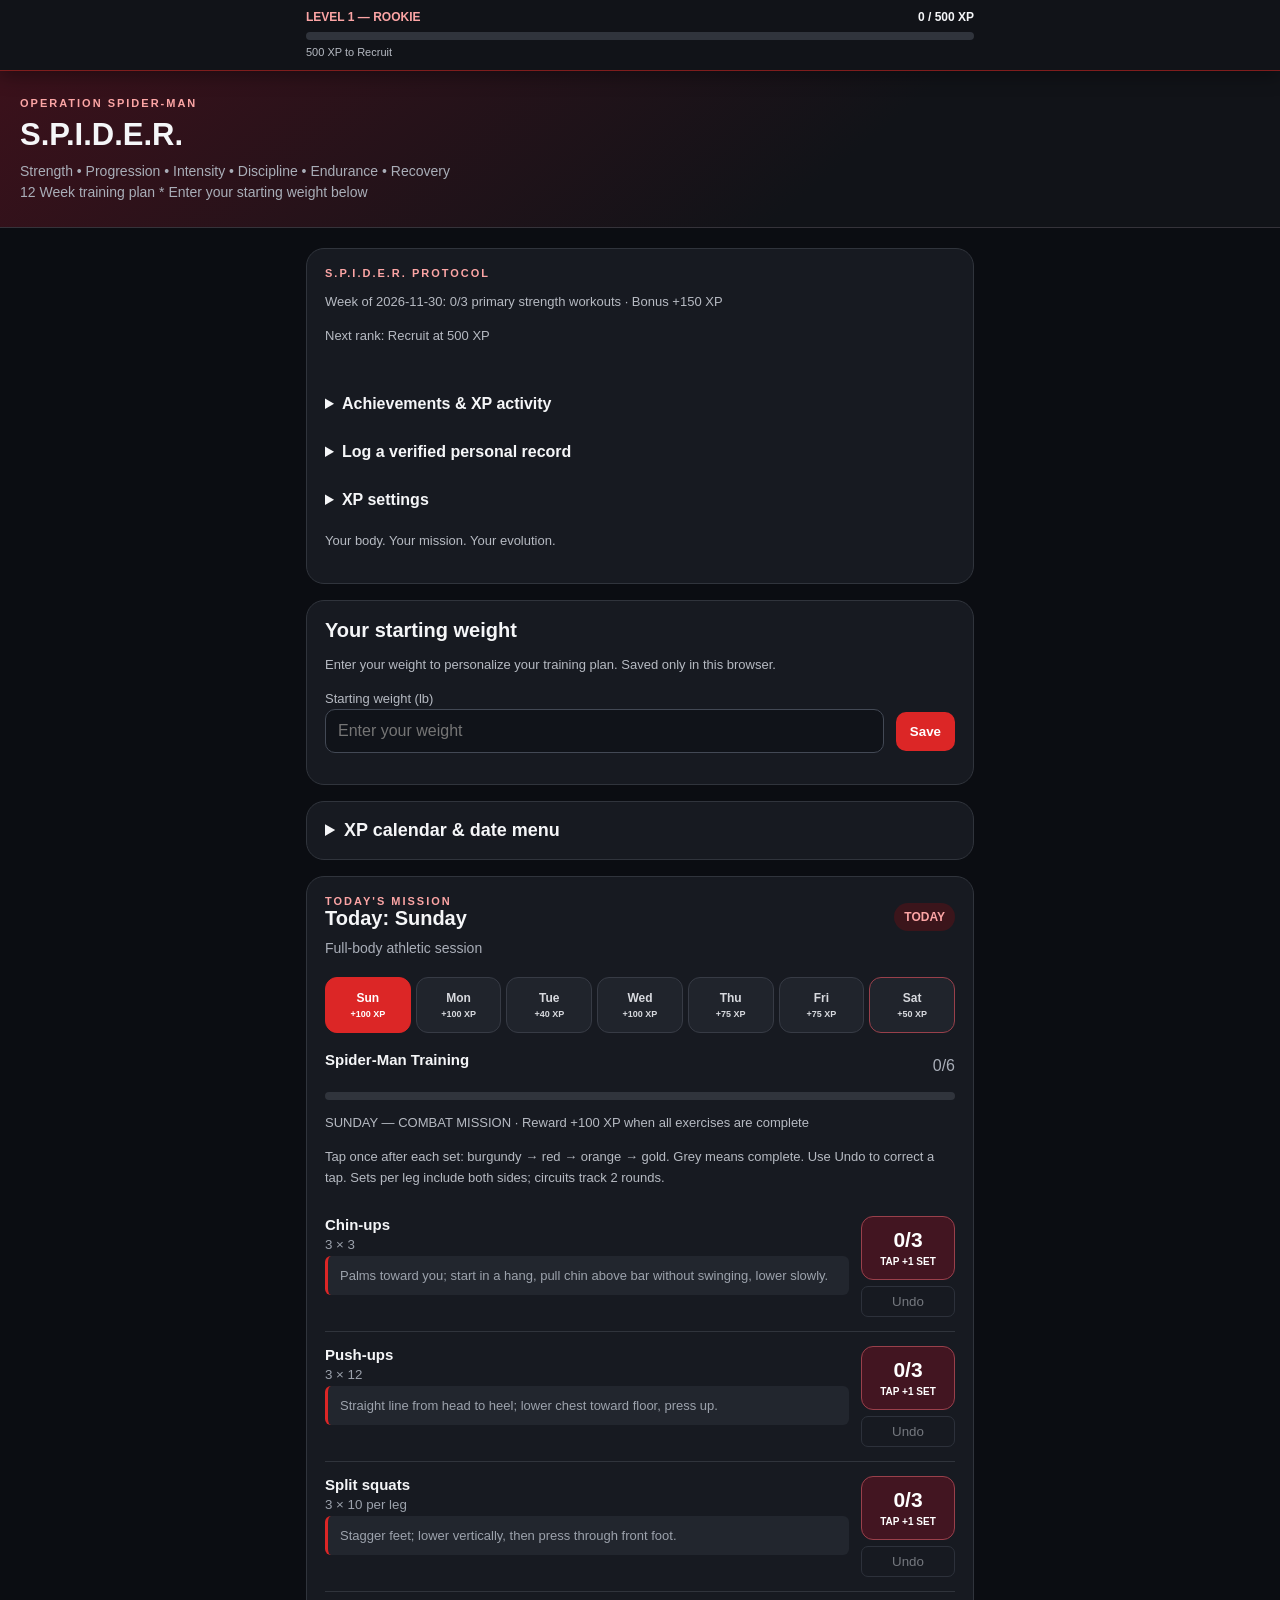
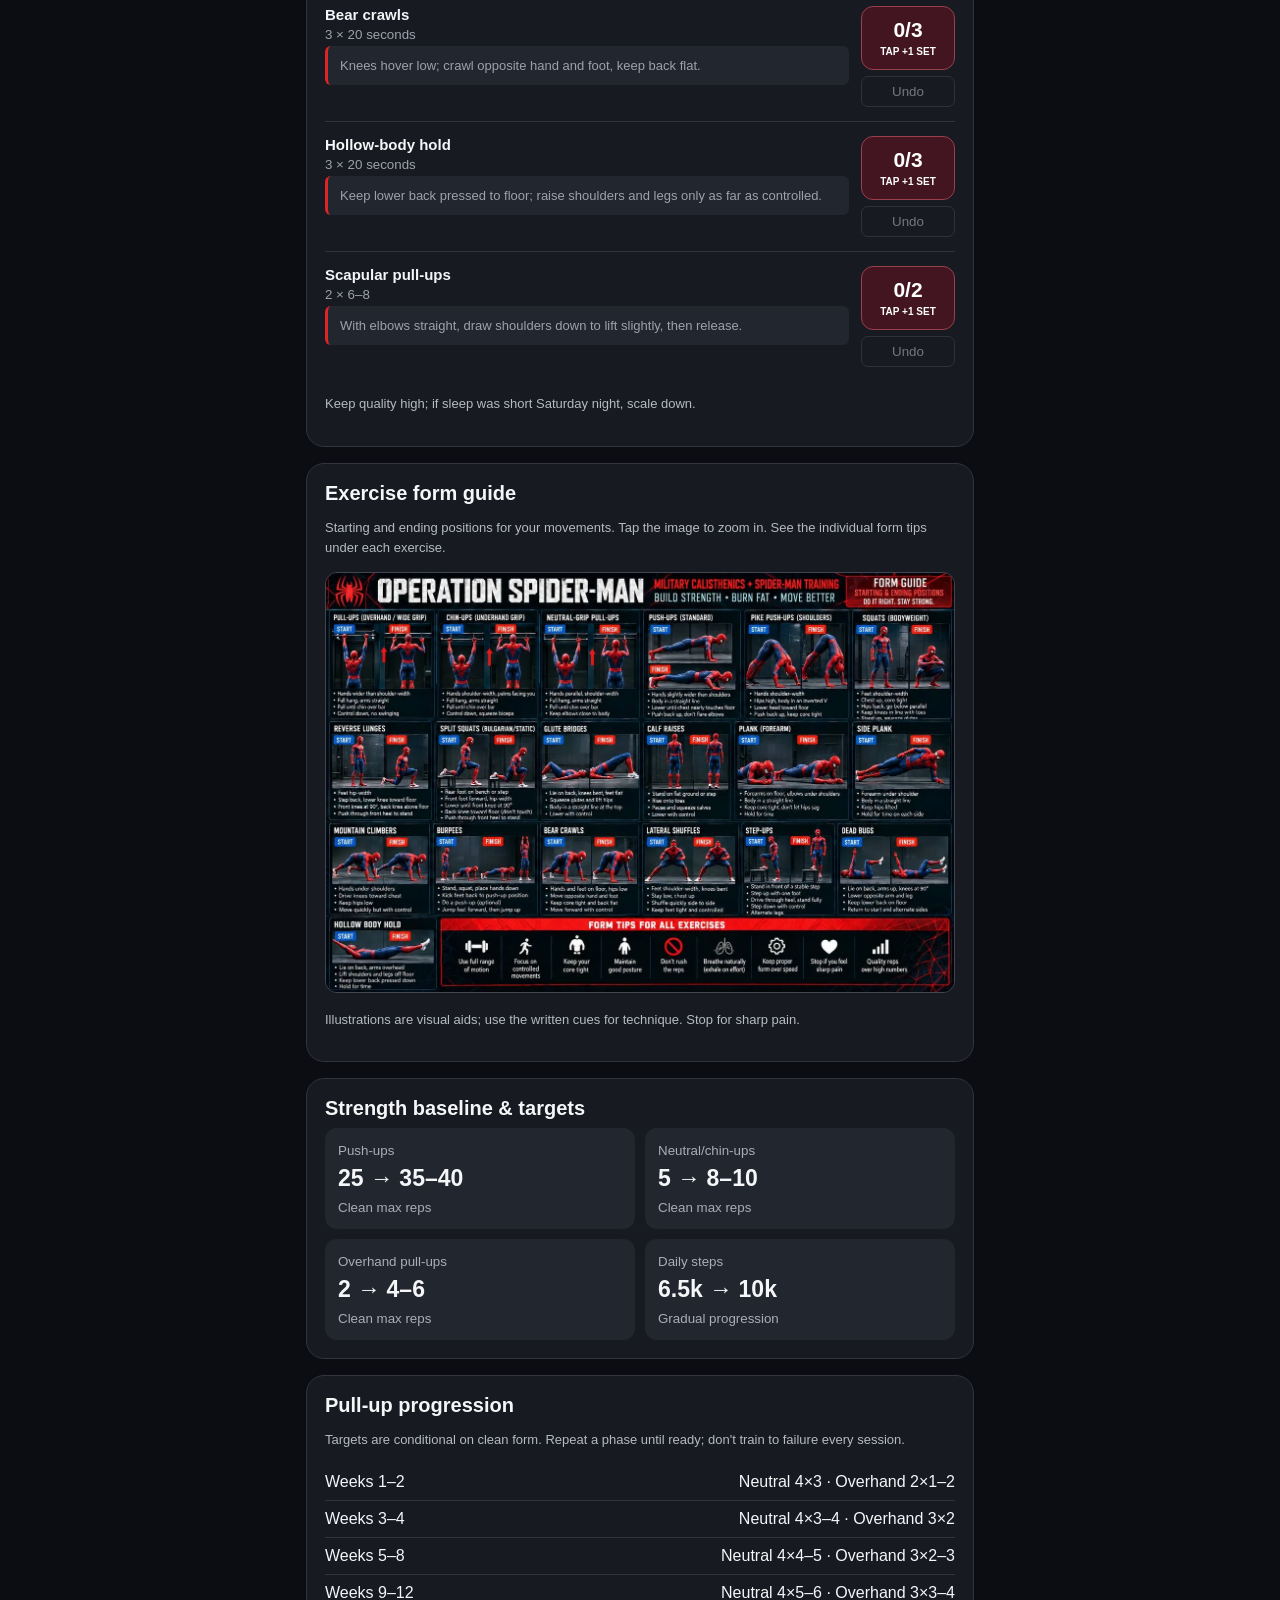
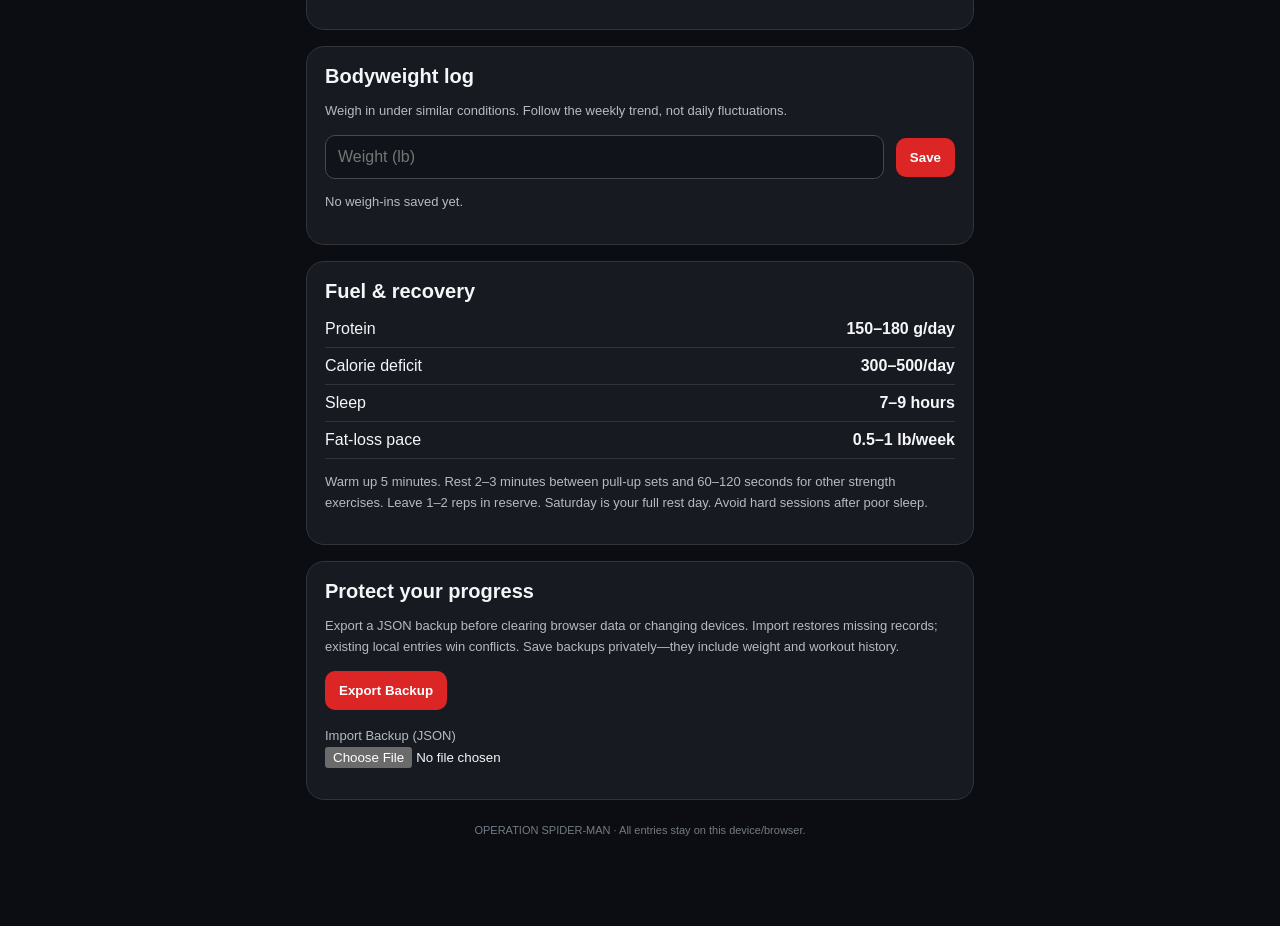
==== commit af118777: "Swap form guide art (Spider-Man suited figures)" ====
--- a/index.html
+++ b/index.html
@@ -1 +1 @@
-<!doctype html><html lang="en"><head><meta charset="utf-8"><meta name="viewport" content="width=device-width,initial-scale=1,viewport-fit=cover"><meta name="theme-color" content="#111318"><meta name="apple-mobile-web-app-capable" content="yes"><meta name="apple-mobile-web-app-status-bar-style" content="black-translucent"><meta name="apple-mobile-web-app-title" content="Spider-Man Fit"><title>Operation Spider-Man</title><style>:root{color-scheme:dark;font-family:-apple-system,BlinkMacSystemFont,'Segoe UI',sans-serif}*{box-sizing:border-box}body{margin:0;background:#0b0d12;color:#f5f6f8}header{background:linear-gradient(140deg,#3b111b,#111318 65%);padding:calc(env(safe-area-inset-top) + 26px) 20px 24px;border-bottom:1px solid #35333a}.eyebrow{color:#fca5a5;font-size:11px;font-weight:800;letter-spacing:2px}.heading{font-size:31px;font-weight:900;margin:8px 0}.sub{color:#a9aeb8;font-size:14px;line-height:1.5}main{max-width:700px;margin:auto;padding:20px 16px 90px}.panel{background:#171a21;border:1px solid #30343c;border-radius:18px;padding:18px;margin-bottom:16px}.row{display:flex;align-items:center;justify-content:space-between;gap:12px}.muted{color:#a9aeb8}.pill{font-size:12px;border-radius:99px;padding:7px 10px;background:#3b151b;color:#fca5a5;font-weight:700}.days{display:grid;grid-template-columns:repeat(7,1fr);gap:5px;margin:18px 0}.day{background:#20242c;color:#d7d9de;border:1px solid #373b45;border-radius:12px;padding:13px 0;font-weight:750;font-size:12px}.day.active{background:#dc2626;border-color:#dc2626;color:#fff}.day.rest{border-color:#99404b}.exercise{display:flex;gap:12px;align-items:center;border-bottom:1px solid #30343c;padding:14px 0;cursor:pointer}.exercise:last-child{border:0}.exercise input{accent-color:#dc2626;width:23px;height:23px;flex:none}.exercise strong{display:block;font-size:15px}.exercise small{display:block;color:#9ca2ac;margin-top:4px}.exercise.done strong{text-decoration:line-through;color:#8c929c}.progress{height:8px;border-radius:9px;background:#30343c;overflow:hidden;margin:12px 0}.fill{height:100%;background:#dc2626;transition:width .2s}.statgrid{display:grid;grid-template-columns:repeat(2,1fr);gap:10px}.stat{background:#22262e;border-radius:12px;padding:13px}.stat b{display:block;font-size:23px;margin:6px 0}.stat small{color:#a9aeb8}.control{width:100%;border-radius:10px;background:#101319;border:1px solid #434955;color:white;padding:12px;font-size:16px}.action{background:#dc2626;border:0;border-radius:10px;padding:12px 14px;color:#fff;font-weight:800;cursor:pointer}.line{display:grid;grid-template-columns:1fr auto;gap:12px;padding:9px 0;border-bottom:1px solid #30343c}.line:last-child{border:0}.note{font-size:13px;color:#b6bac2;line-height:1.6}.footer{text-align:center;color:#747b85;font-size:11px;margin-top:24px}h2{margin:0 0 8px;font-size:20px}h3{font-size:15px;margin:0 0 12px}button:focus-visible,input:focus-visible{outline:2px solid #fca5a5;outline-offset:2px}.formpic{width:100%;height:auto;border-radius:12px;border:1px solid #414650}.formtip{border-left:3px solid #dc2626;padding:10px 12px;background:#22262e;border-radius:6px;margin-top:10px;font-size:13px;line-height:1.5}.xpbar{position:sticky;top:0;z-index:100;background:#111318;border-bottom:1px solid #7f1d1d;padding:calc(env(safe-area-inset-top) + 10px) 16px 10px;box-shadow:0 4px 18px #0006}.xpinner{max-width:668px;margin:auto}.xprow{display:flex;align-items:center;justify-content:space-between;gap:12px;font-size:13px}.xplevel{color:#fca5a5;font-weight:800}.xptrack{height:8px;background:#30343c;border-radius:9px;overflow:hidden;margin:8px 0 5px}.xpfill{height:100%;background:#dc2626;transition:width .2s}.xpnote{font-size:11px;color:#b6bac2;line-height:1.4}.xptotal{font-weight:800}header{padding-top:26px}@media(prefers-reduced-motion:reduce){.xpfill{transition:none}}.calendar-menu summary{cursor:pointer;font-weight:800;font-size:18px}.calendar-menu[open] summary{margin-bottom:16px}.calendar-controls{display:flex;align-items:center;justify-content:space-between;gap:8px;margin:14px 0}.calendar-controls button,.calendar-today{background:#30161c;color:#fff;border:1px solid #8b303b;border-radius:8px;padding:10px;cursor:pointer}.calendar-grid{display:grid;grid-template-columns:repeat(7,minmax(0,1fr));gap:5px}.calendar-weekday{text-align:center;font-size:11px;color:#b6bac2;padding:5px 0}.calendar-date{min-height:53px;padding:5px 1px;border:1px solid #66232d;border-radius:8px;background:var(--heat);color:#fff;cursor:pointer;font-size:13px}.calendar-date small{display:block;font-size:9px;margin-top:4px}.calendar-date[aria-pressed=true]{outline:2px solid #fff;outline-offset:1px}.calendar-date:disabled{opacity:.45;cursor:default}.calendar-date.is-today{border-bottom:3px solid #fca5a5}.calendar-legend{display:flex;gap:5px;align-items:center;font-size:11px;margin:14px 0;color:#b6bac2}.calendar-swatch{width:22px;height:12px;border-radius:3px}.calendar-date-input{margin-top:12px;max-width:240px;color-scheme:dark}.calendar-best{font-size:13px;line-height:1.7;padding-left:22px}.calendar-best button{background:none;border:0;color:#fca5a5;text-align:left;cursor:pointer;font:inherit;text-decoration:underline}.selected-date{font-size:13px;color:#fca5a5;margin:12px 0}.protocol details{margin:14px 0}.protocol summary{cursor:pointer;font-weight:700;padding:8px 0}.protocol label{display:block;margin:10px 0 6px;font-size:13px}.protocol .control{max-width:100%;min-width:0}.xp-achievements,.xp-activity{padding-left:20px;font-size:13px;line-height:1.7}.xp-achievements li{color:#9ca2ac}.xp-achievements .earned{color:#fca5a5}.xp-feedback{color:#fca5a5;font-weight:700;font-size:13px;min-height:1em}.xp-secondary{border:1px solid #99404b;background:#30161c;color:#fff;border-radius:10px;padding:12px;cursor:pointer}.pr-confirm{line-height:1.6}.pr-confirm input{accent-color:#dc2626}.xprow{flex-wrap:wrap}.xpbar .xplevel{font-size:12px}.xpbar .xptotal{font-size:12px}button:disabled{opacity:.5;cursor:default} [hidden]{display:none!important}@media(max-width:360px){main{padding-left:10px;padding-right:10px}.panel{padding:12px}.day{font-size:11px}.xpbar{padding-left:10px;padding-right:10px}}.set-exercise{align-items:flex-start;cursor:default}.set-description{flex:1;min-width:0}.set-controls{flex:0 0 94px;display:grid;gap:6px}.set-tap{min-height:64px;border:1px solid #99404b;border-radius:12px;color:white;background:#421521;cursor:pointer;font-weight:800;touch-action:manipulation}.set-tap span{display:block;font-size:21px}.set-tap small{color:inherit;font-size:10px}.set-tap.stage-1{background:#b91c35}.set-tap.stage-2{background:#b9480d}.set-tap.stage-3,.set-tap.stage-4{background:#e9b949;color:#171a21}.set-tap.set-complete{background:#3d434d;border-color:#6b7280;color:#d1d5db;opacity:1}.set-undo{background:transparent;color:#d1d5db;border:1px solid #434955;border-radius:7px;padding:7px;cursor:pointer;touch-action:manipulation}.set-exercise.done .set-description{opacity:.65}@media(max-width:360px){.set-controls{flex-basis:82px}.set-exercise{gap:8px}}.set-tap.set-complete{position:relative;overflow:hidden;padding:0 0 6px}.complete-art{display:block;width:100%;height:auto;border-radius:10px 10px 0 0}.set-tap.set-complete span{font-size:15px;margin-top:4px}.set-tap.set-complete small{display:none}</style><link rel="icon" type="image/png" sizes="32x32" href="favicon.png"><link rel="apple-touch-icon" sizes="180x180" href="apple-touch-icon.png"><link rel="manifest" href="site.webmanifest"></head><body><aside class="xpbar" aria-label="Workout experience"><div class="xpinner"><div class="xprow"><span class="xplevel" id="xpLevel">LEVEL 1</span><span class="xptotal" id="xpTotal" aria-live="polite" aria-atomic="true">0 XP</span></div><div class="xptrack" id="xpProgress" role="progressbar" aria-label="Progress to next level" aria-valuemin="0" aria-valuemax="100" aria-valuenow="0"><div class="xpfill" id="xpFill"></div></div><div class="xpnote"><span id="xpNext">500 XP to Recruit</span></div></div></aside><header><div class="eyebrow">OPERATION SPIDER-MAN</div><div class="heading">S.P.I.D.E.R.</div><div class="sub">Strength • Progression • Intensity • Discipline • Endurance • Recovery<br>12 Week training plan * <span id="startingWeightLabel">Enter your starting weight below</span></div></header><main><section class="panel protocol"><div class="eyebrow">S.P.I.D.E.R. PROTOCOL</div><p id="xpMission" class="note"></p><p id="xpNextUnlock" class="note"></p><p id="xpFeedback" class="xp-feedback" role="status" aria-live="polite"></p><details><summary>Achievements &amp; XP activity</summary><ul id="xpAchievements" class="xp-achievements"></ul><h3>Recent XP activity</h3><ul id="xpActivity" class="xp-activity"></ul><p class="note">Monday, Wednesday, Sunday: 100 XP each. Tuesday: 40 XP. Thursday and Friday: 75 XP each. Saturday: 50 XP after explicit regeneration. All scheduled exercises must be checked. Complete Monday, Wednesday and Sunday in one Monday–Sunday week for +150 XP. Achievements are cosmetic and remain unlocked even if a workout is later edited.</p></details><details><summary>Log a verified personal record</summary><p class="note">A PR is a single clean set you personally verify, not the sum of multiple sets. Your first verified best and each higher best earn +100 XP. Entries are self-verified.</p><label for="prExercise">Exercise</label><select class="control" id="prExercise"><option value="pullup">Pull-ups (clean overhand set)</option><option value="pushup">Push-ups (clean set)</option></select><label for="prDate">Date</label><input class="control" type="date" id="prDate"><label for="prReps">Reps in one set</label><input class="control" type="number" min="1" max="1000" step="1" inputmode="numeric" id="prReps"><label class="pr-confirm"><input type="checkbox" id="prVerified"> I verify these were clean reps in one continuous set.</label><button class="action" id="savePR">Save verified PR</button><p class="note" id="prStatus" role="status"></p></details><details><summary>XP settings</summary><p class="note">XP rules v1. Progress stays in this browser. Reset clears XP, PRs, regeneration and achievements, but preserves workout and weight history. Completed workouts are excluded until marked incomplete and completed again.</p><button id="resetXP" class="xp-secondary">Reset XP Progress</button></details><p class="note">Your body. Your mission. Your evolution.</p></section><section class="panel"><h2>Your starting weight</h2><p class="note">Enter your weight to personalize your training plan. Saved only in this browser.</p><label for="startingWeight" class="note">Starting weight (lb)</label><div class="row"><input id="startingWeight" class="control" type="number" min="70" max="700" step="0.1" placeholder="Enter your weight" inputmode="decimal"><button class="action" id="saveStartingWeight">Save</button></div><p id="startingWeightStatus" class="note" role="status"></p></section><details class="panel calendar-menu" id="calendarMenu"><summary>XP calendar &amp; date menu</summary><label for="workoutDate" class="note">Choose workout date</label><br><input id="workoutDate" class="control calendar-date-input" type="date"><div class="calendar-controls"><button id="previousMonth" aria-label="Previous month">‹</button><strong id="calendarMonth"></strong><button id="nextMonth" aria-label="Next month">›</button><button class="calendar-today" id="calendarToday">Today</button></div><div class="calendar-grid" id="xpCalendar" aria-label="Daily XP calendar"></div><div class="calendar-legend">Less XP <span class="calendar-swatch" style="background:#251217"></span><span class="calendar-swatch" style="background:#641b27"></span><span class="calendar-swatch" style="background:#a92335"></span><span class="calendar-swatch" style="background:#e53946"></span> More XP</div><p class="note" id="calendarStats"></p><h3>Your highest-XP days</h3><ol class="calendar-best" id="bestDays"></ol><p class="note">XP comes from complete scheduled workouts, weekly missions, regeneration and verified PRs. Select past dates to update your log. Future dates are view-only.</p></details><section class="panel"><div class="row"><div><div class="eyebrow">TODAY'S MISSION</div><h2 id="todayTitle">Loading…</h2></div><span class="pill" id="todayBadge">READY</span></div><div class="sub" id="todaySub"></div><div class="days" id="days"></div><div class="row"><h3 id="workoutName"></h3><span class="muted" id="count"></span></div><div class="progress"><div class="fill" id="fill"></div></div><p class="note" id="xpReward"></p><p class="note">Tap once after each set: burgundy → red → orange → gold. Grey means complete. Use Undo to correct a tap. Sets per leg include both sides; circuits track 2 rounds.</p><div id="exercises"></div><div id="regeneration" hidden><button class="action" id="completeRegeneration">Complete Regeneration</button> <button class="xp-secondary" id="undoRegeneration" hidden>Undo regeneration</button></div><p class="note" id="workoutNote"></p></section><section class="panel"><h2>Exercise form guide</h2><p class="note">Starting and ending positions for your movements. Tap the image to zoom in. See the individual form tips under each exercise.</p><a href="form-guide.webp?v=93bfb8c9c65a" target="_blank" rel="noopener"><img class="formpic" src="form-guide.webp?v=93bfb8c9c65a" alt="Exercise form illustrations with start and finish positions" loading="lazy"></a><p class="note">Illustrations are visual aids; use the written cues for technique. Stop for sharp pain.</p></section><section class="panel"><h2>Strength baseline & targets</h2><div class="statgrid"><div class="stat"><small>Push-ups</small><b>25 → 35–40</b><small>Clean max reps</small></div><div class="stat"><small>Neutral/chin-ups</small><b>5 → 8–10</b><small>Clean max reps</small></div><div class="stat"><small>Overhand pull-ups</small><b>2 → 4–6</b><small>Clean max reps</small></div><div class="stat"><small>Daily steps</small><b>6.5k → 10k</b><small>Gradual progression</small></div></div></section><section class="panel"><h2>Pull-up progression</h2><p class="note">Targets are conditional on clean form. Repeat a phase until ready; don't train to failure every session.</p><div class="line"><span>Weeks 1–2</span><span>Neutral 4×3 · Overhand 2×1–2</span></div><div class="line"><span>Weeks 3–4</span><span>Neutral 4×3–4 · Overhand 3×2</span></div><div class="line"><span>Weeks 5–8</span><span>Neutral 4×4–5 · Overhand 3×2–3</span></div><div class="line"><span>Weeks 9–12</span><span>Neutral 4×5–6 · Overhand 3×3–4</span></div></section><section class="panel"><h2>Bodyweight log</h2><p class="note">Weigh in under similar conditions. Follow the weekly trend, not daily fluctuations.</p><div class="row"><input id="weight" class="control" type="number" min="70" max="700" step="0.1" placeholder="Weight (lb)" aria-label="Weight in pounds"><button class="action" id="saveWeight">Save</button></div><p id="weightStatus" class="note"></p><div id="weightHistory"></div></section><section class="panel"><h2>Fuel & recovery</h2><div class="line"><span>Protein</span><b>150–180 g/day</b></div><div class="line"><span>Calorie deficit</span><b>300–500/day</b></div><div class="line"><span>Sleep</span><b>7–9 hours</b></div><div class="line"><span>Fat-loss pace</span><b>0.5–1 lb/week</b></div><p class="note">Warm up 5 minutes. Rest 2–3 minutes between pull-up sets and 60–120 seconds for other strength exercises. Leave 1–2 reps in reserve. Saturday is your full rest day. Avoid hard sessions after poor sleep.</p></section><section class="panel"><h2>Protect your progress</h2><p class="note">Export a JSON backup before clearing browser data or changing devices. Import restores missing records; existing local entries win conflicts. Save backups privately—they include weight and workout history.</p><button class="action" id="exportBackup">Export Backup</button><label class="note" for="importBackup" style="display:block;margin-top:16px">Import Backup (JSON)</label><input id="importBackup" type="file" accept=".json,application/json" style="max-width:100%"><p class="note" id="backupStatus" role="status"></p></section><div class="footer">OPERATION SPIDER-MAN · All entries stay on this device/browser.</div></main><script src="xp-engine.js?v=1"></script><script>const plan=[{day:'Sunday',name:'Spider-Man Training',sub:'Full-body athletic session',ex:[['Chin-ups','3 × 3'],['Push-ups','3 × 12'],['Split squats','3 × 10 per leg'],['Bear crawls','3 × 20 seconds'],['Hollow-body hold','3 × 20 seconds'],['Scapular pull-ups','2 × 6–8']],note:'Keep quality high; if sleep was short Saturday night, scale down.'},{day:'Monday',name:'Upper Body Strength',sub:'Pull-ups · Push-ups · Shoulders · Core',ex:[['Neutral-grip pull-ups','4 × 3'],['Standard push-ups','3 × 12–15'],['Overhand pull-ups','2 × 1–2'],['Pike push-ups','2 × 6–8'],['Forearm plank','3 × 30–45 seconds']],note:'Rest 2–3 minutes between pull-up sets. Do not chase failure.'},{day:'Tuesday',name:'Active Recovery',sub:'Walk and restore mobility',ex:[['Brisk walking','25–40 minutes'],['Hip and shoulder mobility','5–10 minutes']],note:'Easy effort. Build toward 8,000–10,000 steps over time.'},{day:'Wednesday',name:'Military Legs + Core',sub:'Lower-body strength and trunk stability',ex:[['Bodyweight squats','3 × 18–25'],['Reverse lunges','3 × 10 per leg'],['Single-leg glute bridges','3 × 8 per leg'],['Calf raises','3 × 20'],['Dead bugs','3 × 10 per side'],['Side planks','2 × 30 seconds per side']],note:'Control every rep. Make exercises harder before adding endless repetitions.'},{day:'Thursday',name:'Optional Conditioning',sub:'Short military cardio circuit',ex:[['March or jog in place','60 seconds'],['Mountain climbers','20 total'],['Step-ups','10 per leg'],['Burpees (step-back allowed)','5'],['Rest','90 seconds']],note:'Do 2–3 rounds at a controlled pace. Skip if recovery is poor.'},{day:'Friday',name:'Moderate Military Circuit',sub:'Strength endurance circuit',ex:[['Neutral-grip pull-ups','2 reps'],['Push-ups','10 reps'],['Squats','15 reps'],['Mountain climbers','20 total'],['Forearm plank','30 seconds']],note:'2 rounds, 90–120 seconds between rounds. This is optional if you are fatigued; do not push to failure.'},{day:'Saturday',name:'FULL REST DAY',sub:'Work your shift · Lounge · Recover',ex:[],note:'No scheduled workout. Relax, eat well, and recover without guilt.'}];const cues={'Chin-ups':'Palms toward you; start in a hang, pull chin above bar without swinging, lower slowly.','Neutral-grip pull-ups':'Palms face each other; pull elbows down toward ribs and lower under control.','Overhand pull-ups':'Palms away; use a comfortable width and pull without swinging.','Standard push-ups':'Straight line from head to heel; lower chest toward floor, press up.','Push-ups':'Straight line from head to heel; lower chest toward floor, press up.','Pike push-ups':'Hips high in an inverted V; lower head between hands, press up.','Bodyweight squats':'Feet shoulder-width; squat with heels down and knees tracking over toes, then stand.','Squats':'Sit down between hips with heels planted, then stand tall.','Reverse lunges':'Step back and lower under control, then push through front foot to stand.','Split squats':'Stagger feet; lower vertically, then press through front foot.','Single-leg glute bridges':'One foot planted; lift hips without arching back, then lower.','Calf raises':'Rise onto toes, pause, lower slowly.','Dead bugs':'Opposite arm and leg extend while lower back stays gently pressed down.','Forearm plank':'Elbows under shoulders; body straight, brace and breathe.','Side planks':'Elbow under shoulder; lift hips into a straight line.','Mountain climbers':'Start in high plank; alternate driving knees forward without bouncing hips.','Step-ups':'Step onto stable platform; straighten standing leg and step down slowly.','Burpees (step-back allowed)':'Hands to floor, step back to plank, step forward, stand tall.','Bear crawls':'Knees hover low; crawl opposite hand and foot, keep back flat.','Hollow-body hold':'Keep lower back pressed to floor; raise shoulders and legs only as far as controlled.','Scapular pull-ups':'With elbows straight, draw shoulders down to lift slightly, then release.'};const $=id=>document.getElementById(id);let selectedDate=new Date();selectedDate.setHours(12,0,0,0);let selected=selectedDate.getDay();let calendarMonth=new Date(selectedDate.getFullYear(),selectedDate.getMonth(),1,12);let checks=JSON.parse(localStorage.getItem('spiderman-checks')||'{}');let exerciseSets=JSON.parse(localStorage.getItem('spiderman-sets-v1')||'{}');let weights=JSON.parse(localStorage.getItem('spiderman-weights')||'[]');let startingWeight=Number(localStorage.getItem('spiderman-starting-weight'))||null;function dateKey(d){return [d.getFullYear(),String(d.getMonth()+1).padStart(2,'0'),String(d.getDate()).padStart(2,'0')].join('-')}function key(){const d=selectedDate;return [d.getFullYear(),String(d.getMonth()+1).padStart(2,'0'),String(d.getDate()).padStart(2,'0')].join('-')}function setTarget(day,index){const match=plan[day].ex[index][1].match(/^(\d+)\s*×/);return match?Number(match[1]):(day===4||day===5?2:1)}function setsDone(day,index,date=key()){const target=setTarget(day,index),entry=date+'-'+day;const logged=exerciseSets[entry]?.[index];return Number.isInteger(logged)?Math.max(0,Math.min(target,logged)):(checks[entry]?.[index]===true?target:0)}function updateSet(index,delta){if(key()>dateKey(new Date())||!xpClockOK())return;const entry=key()+'-'+selected,target=setTarget(selected,index),before=setsDone(selected,index),after=Math.max(0,Math.min(target,before+delta));if(after===before)return;exerciseSets[entry]??={};exerciseSets[entry][index]=after;checks[entry]??={};checks[entry][index]=after===target;localStorage.setItem('spiderman-sets-v1',JSON.stringify(exerciseSets));localStorage.setItem('spiderman-checks',JSON.stringify(checks));render()}function render(){renderXP();const p=plan[selected],today=new Date().getDay();$('todayTitle').textContent=key()===dateKey(new Date())?'Today: '+p.day:p.day+' · '+selectedDate.toLocaleDateString(undefined,{month:'short',day:'numeric',year:'numeric'});$('todayBadge').textContent=selected===6?'REST':key()===dateKey(new Date())?'TODAY':'PLAN';$('todaySub').textContent=p.sub;$('days').innerHTML=plan.map((v,i)=>'<button class="day '+(selected===i?'active ':'')+(i===6?'rest':'')+'" data-day="'+i+'">'+v.day.slice(0,3)+'<small style="display:block;font-size:9px;margin-top:4px">+'+SpiderXP.rewards[i]+' XP</small></button>').join('');document.querySelectorAll('[data-day]').forEach(b=>b.onclick=()=>{const d=new Date(selectedDate);d.setDate(d.getDate()+Number(b.dataset.day)-selected);selectDate(d)});$('workoutName').textContent=p.name;const ck=checks[key()+'-'+selected]||{};let done=p.ex.filter((_,i)=>ck[i]).length;$('count').textContent=p.ex.length?done+'/'+p.ex.length:'Recovery';$('fill').style.width=(p.ex.length?100*done/p.ex.length:100)+'%';$('exercises').innerHTML=p.ex.map((e,i)=>{const target=setTarget(selected,i),done=setsDone(selected,i),complete=done===target,disabled=key()>dateKey(new Date())||!xpClockOK();return '<div class="exercise set-exercise '+(complete?'done':'')+'"><div class="set-description"><strong>'+e[0]+'</strong><small>'+e[1]+((selected===4||selected===5)?' · 2 rounds tracked':'')+'</small><small class="formtip">'+(cues[e[0]]||'Use controlled movement and comfortable alignment.')+'</small></div><div class="set-controls"><button class="set-tap stage-'+Math.min(done,4)+(complete?' set-complete':'')+'" data-set="'+i+'" '+(disabled||complete?'disabled':'')+' aria-label="'+e[0]+': '+done+' of '+target+' sets complete'+(complete?'':'. Mark next set complete')+'">'+(complete?'<img class="complete-art" src="complete-badge.webp?v=fb0d996c9001" alt="Complete">':'')+'<span>'+done+'/'+target+'</span><small>'+(complete?'COMPLETE':'TAP +1 SET')+'</small></button><button class="set-undo" data-undo="'+i+'" '+(disabled||done===0?'disabled':'')+' aria-label="Undo one set of '+e[0]+'">Undo</button></div></div>'}).join('');document.querySelectorAll('[data-set]').forEach(button=>button.onclick=()=>updateSet(Number(button.dataset.set),1));document.querySelectorAll('[data-undo]').forEach(button=>button.onclick=()=>updateSet(Number(button.dataset.undo),-1));$('workoutNote').textContent=p.note;renderCalendar()}function renderXP(){}function renderWeights(){$('weightHistory').innerHTML=weights.slice(-6).reverse().map(w=>'<div class="line"><span>'+w.date+'</span><b>'+w.value+' lb</b></div>').join('');$('weightStatus').textContent=weights.length?'Latest: '+weights[weights.length-1].value+' lb'+(startingWeight?' · Starting: '+startingWeight+' lb':''):'No weigh-ins saved yet.'}$('saveWeight').onclick=()=>{const n=Number($('weight').value);if(!Number.isFinite(n)||n<70||n>700){$('weightStatus').textContent='Enter a valid weight in pounds.';return}weights.push({date:dateKey(new Date()),value:n});localStorage.setItem('spiderman-weights',JSON.stringify(weights));$('weight').value='';renderWeights()};function dailyXP(){return {}}function parseDate(value){if(!/^\d{4}-\d{2}-\d{2}$/.test(value))return null;const [y,m,d]=value.split('-').map(Number);const date=new Date(y,m-1,d,12);return dateKey(date)===value?date:null}function selectDate(date){selectedDate=date;selected=selectedDate.getDay();calendarMonth=new Date(date.getFullYear(),date.getMonth(),1,12);render()}function heatColor(points,max){if(!points)return '#251217';const ratio=points/Math.max(max,10);return ratio<=.25?'#641b27':ratio<=.5?'#8c2030':ratio<=.75?'#b9273a':'#e53946'}function renderCalendar(){const totals=dailyXP(checks);const highest=Math.max(10,...Object.values(totals));const y=calendarMonth.getFullYear(),m=calendarMonth.getMonth();$('workoutDate').value=key();$('calendarMonth').textContent=calendarMonth.toLocaleDateString(undefined,{month:'long',year:'numeric'});let markup=['Sun','Mon','Tue','Wed','Thu','Fri','Sat'].map(day=>'<span class="calendar-weekday">'+day+'</span>').join('');for(let i=0;i<calendarMonth.getDay();i++)markup+='<span></span>';let monthXP=0;for(let day=1;day<=new Date(y,m+1,0).getDate();day++){const d=new Date(y,m,day,12),date=dateKey(d),xp=totals[date]||0;monthXP+=xp;markup+='<button class="calendar-date '+(date===dateKey(new Date())?'is-today':'')+'" style="--heat:'+heatColor(xp,highest)+'" data-date="'+date+'" aria-pressed="'+(date===key())+'" aria-label="'+date+', '+xp+' XP"><span>'+day+'</span><small>'+xp+' XP</small></button>'}$('xpCalendar').innerHTML=markup;$('xpCalendar').querySelectorAll('[data-date]').forEach(button=>button.onclick=()=>selectDate(parseDate(button.dataset.date)));$('calendarStats').textContent='Selected day: '+(totals[key()]||0)+' XP · This month: '+monthXP+' XP. Colors are relative to your highest-XP day.';const best=Object.entries(totals).filter(([,xp])=>xp>0).sort((a,b)=>b[1]-a[1]||b[0].localeCompare(a[0])).slice(0,5);$('bestDays').innerHTML=best.length?best.map(([date,xp])=>'<li><button data-best="'+date+'">'+parseDate(date).toLocaleDateString(undefined,{month:'short',day:'numeric',year:'numeric'})+' — '+xp+' XP</button></li>').join(''):'<li>Complete an exercise to start your XP history.</li>';$('bestDays').querySelectorAll('[data-best]').forEach(button=>button.onclick=()=>selectDate(parseDate(button.dataset.best)))}$('workoutDate').onchange=()=>{const date=parseDate($('workoutDate').value);if(date)selectDate(date)};$('previousMonth').onclick=()=>{calendarMonth.setMonth(calendarMonth.getMonth()-1);renderCalendar()};$('nextMonth').onclick=()=>{calendarMonth.setMonth(calendarMonth.getMonth()+1);renderCalendar()};$('calendarToday').onclick=()=>{const now=new Date();now.setHours(12,0,0,0);selectDate(now)};function renderStartingWeight(){$('startingWeightLabel').textContent=startingWeight?'Starting weight: '+startingWeight+' lb':'Enter your starting weight below';$('startingWeight').value=startingWeight||''}function saveStartingWeight(){const n=Number($('startingWeight').value);if(!Number.isFinite(n)||n<70||n>700){$('startingWeightStatus').textContent='Enter a weight between 70 and 700 lb.';return}startingWeight=Math.round(n*10)/10;localStorage.setItem('spiderman-starting-weight',String(startingWeight));renderStartingWeight();renderWeights();$('startingWeightStatus').textContent='Starting weight saved: '+startingWeight+' lb.'}$('saveStartingWeight').onclick=saveStartingWeight;$('startingWeight').onkeydown=event=>{if(event.key==='Enter')saveStartingWeight()};renderStartingWeight();renderWeights();</script><script src="xp-ui.js?v=2"></script><script src="backup.js?v=1"></script></body></html>
+<!doctype html><html lang="en"><head><meta charset="utf-8"><meta name="viewport" content="width=device-width,initial-scale=1,viewport-fit=cover"><meta name="theme-color" content="#111318"><meta name="apple-mobile-web-app-capable" content="yes"><meta name="apple-mobile-web-app-status-bar-style" content="black-translucent"><meta name="apple-mobile-web-app-title" content="Spider-Man Fit"><title>Operation Spider-Man</title><style>:root{color-scheme:dark;font-family:-apple-system,BlinkMacSystemFont,'Segoe UI',sans-serif}*{box-sizing:border-box}body{margin:0;background:#0b0d12;color:#f5f6f8}header{background:linear-gradient(140deg,#3b111b,#111318 65%);padding:calc(env(safe-area-inset-top) + 26px) 20px 24px;border-bottom:1px solid #35333a}.eyebrow{color:#fca5a5;font-size:11px;font-weight:800;letter-spacing:2px}.heading{font-size:31px;font-weight:900;margin:8px 0}.sub{color:#a9aeb8;font-size:14px;line-height:1.5}main{max-width:700px;margin:auto;padding:20px 16px 90px}.panel{background:#171a21;border:1px solid #30343c;border-radius:18px;padding:18px;margin-bottom:16px}.row{display:flex;align-items:center;justify-content:space-between;gap:12px}.muted{color:#a9aeb8}.pill{font-size:12px;border-radius:99px;padding:7px 10px;background:#3b151b;color:#fca5a5;font-weight:700}.days{display:grid;grid-template-columns:repeat(7,1fr);gap:5px;margin:18px 0}.day{background:#20242c;color:#d7d9de;border:1px solid #373b45;border-radius:12px;padding:13px 0;font-weight:750;font-size:12px}.day.active{background:#dc2626;border-color:#dc2626;color:#fff}.day.rest{border-color:#99404b}.exercise{display:flex;gap:12px;align-items:center;border-bottom:1px solid #30343c;padding:14px 0;cursor:pointer}.exercise:last-child{border:0}.exercise input{accent-color:#dc2626;width:23px;height:23px;flex:none}.exercise strong{display:block;font-size:15px}.exercise small{display:block;color:#9ca2ac;margin-top:4px}.exercise.done strong{text-decoration:line-through;color:#8c929c}.progress{height:8px;border-radius:9px;background:#30343c;overflow:hidden;margin:12px 0}.fill{height:100%;background:#dc2626;transition:width .2s}.statgrid{display:grid;grid-template-columns:repeat(2,1fr);gap:10px}.stat{background:#22262e;border-radius:12px;padding:13px}.stat b{display:block;font-size:23px;margin:6px 0}.stat small{color:#a9aeb8}.control{width:100%;border-radius:10px;background:#101319;border:1px solid #434955;color:white;padding:12px;font-size:16px}.action{background:#dc2626;border:0;border-radius:10px;padding:12px 14px;color:#fff;font-weight:800;cursor:pointer}.line{display:grid;grid-template-columns:1fr auto;gap:12px;padding:9px 0;border-bottom:1px solid #30343c}.line:last-child{border:0}.note{font-size:13px;color:#b6bac2;line-height:1.6}.footer{text-align:center;color:#747b85;font-size:11px;margin-top:24px}h2{margin:0 0 8px;font-size:20px}h3{font-size:15px;margin:0 0 12px}button:focus-visible,input:focus-visible{outline:2px solid #fca5a5;outline-offset:2px}.formpic{width:100%;height:auto;border-radius:12px;border:1px solid #414650}.formtip{border-left:3px solid #dc2626;padding:10px 12px;background:#22262e;border-radius:6px;margin-top:10px;font-size:13px;line-height:1.5}.xpbar{position:sticky;top:0;z-index:100;background:#111318;border-bottom:1px solid #7f1d1d;padding:calc(env(safe-area-inset-top) + 10px) 16px 10px;box-shadow:0 4px 18px #0006}.xpinner{max-width:668px;margin:auto}.xprow{display:flex;align-items:center;justify-content:space-between;gap:12px;font-size:13px}.xplevel{color:#fca5a5;font-weight:800}.xptrack{height:8px;background:#30343c;border-radius:9px;overflow:hidden;margin:8px 0 5px}.xpfill{height:100%;background:#dc2626;transition:width .2s}.xpnote{font-size:11px;color:#b6bac2;line-height:1.4}.xptotal{font-weight:800}header{padding-top:26px}@media(prefers-reduced-motion:reduce){.xpfill{transition:none}}.calendar-menu summary{cursor:pointer;font-weight:800;font-size:18px}.calendar-menu[open] summary{margin-bottom:16px}.calendar-controls{display:flex;align-items:center;justify-content:space-between;gap:8px;margin:14px 0}.calendar-controls button,.calendar-today{background:#30161c;color:#fff;border:1px solid #8b303b;border-radius:8px;padding:10px;cursor:pointer}.calendar-grid{display:grid;grid-template-columns:repeat(7,minmax(0,1fr));gap:5px}.calendar-weekday{text-align:center;font-size:11px;color:#b6bac2;padding:5px 0}.calendar-date{min-height:53px;padding:5px 1px;border:1px solid #66232d;border-radius:8px;background:var(--heat);color:#fff;cursor:pointer;font-size:13px}.calendar-date small{display:block;font-size:9px;margin-top:4px}.calendar-date[aria-pressed=true]{outline:2px solid #fff;outline-offset:1px}.calendar-date:disabled{opacity:.45;cursor:default}.calendar-date.is-today{border-bottom:3px solid #fca5a5}.calendar-legend{display:flex;gap:5px;align-items:center;font-size:11px;margin:14px 0;color:#b6bac2}.calendar-swatch{width:22px;height:12px;border-radius:3px}.calendar-date-input{margin-top:12px;max-width:240px;color-scheme:dark}.calendar-best{font-size:13px;line-height:1.7;padding-left:22px}.calendar-best button{background:none;border:0;color:#fca5a5;text-align:left;cursor:pointer;font:inherit;text-decoration:underline}.selected-date{font-size:13px;color:#fca5a5;margin:12px 0}.protocol details{margin:14px 0}.protocol summary{cursor:pointer;font-weight:700;padding:8px 0}.protocol label{display:block;margin:10px 0 6px;font-size:13px}.protocol .control{max-width:100%;min-width:0}.xp-achievements,.xp-activity{padding-left:20px;font-size:13px;line-height:1.7}.xp-achievements li{color:#9ca2ac}.xp-achievements .earned{color:#fca5a5}.xp-feedback{color:#fca5a5;font-weight:700;font-size:13px;min-height:1em}.xp-secondary{border:1px solid #99404b;background:#30161c;color:#fff;border-radius:10px;padding:12px;cursor:pointer}.pr-confirm{line-height:1.6}.pr-confirm input{accent-color:#dc2626}.xprow{flex-wrap:wrap}.xpbar .xplevel{font-size:12px}.xpbar .xptotal{font-size:12px}button:disabled{opacity:.5;cursor:default} [hidden]{display:none!important}@media(max-width:360px){main{padding-left:10px;padding-right:10px}.panel{padding:12px}.day{font-size:11px}.xpbar{padding-left:10px;padding-right:10px}}.set-exercise{align-items:flex-start;cursor:default}.set-description{flex:1;min-width:0}.set-controls{flex:0 0 94px;display:grid;gap:6px}.set-tap{min-height:64px;border:1px solid #99404b;border-radius:12px;color:white;background:#421521;cursor:pointer;font-weight:800;touch-action:manipulation}.set-tap span{display:block;font-size:21px}.set-tap small{color:inherit;font-size:10px}.set-tap.stage-1{background:#b91c35}.set-tap.stage-2{background:#b9480d}.set-tap.stage-3,.set-tap.stage-4{background:#e9b949;color:#171a21}.set-tap.set-complete{background:#3d434d;border-color:#6b7280;color:#d1d5db;opacity:1}.set-undo{background:transparent;color:#d1d5db;border:1px solid #434955;border-radius:7px;padding:7px;cursor:pointer;touch-action:manipulation}.set-exercise.done .set-description{opacity:.65}@media(max-width:360px){.set-controls{flex-basis:82px}.set-exercise{gap:8px}}.set-tap.set-complete{position:relative;overflow:hidden;padding:0 0 6px}.complete-art{display:block;width:100%;height:auto;border-radius:10px 10px 0 0}.set-tap.set-complete span{font-size:15px;margin-top:4px}.set-tap.set-complete small{display:none}</style><link rel="icon" type="image/png" sizes="32x32" href="favicon.png"><link rel="apple-touch-icon" sizes="180x180" href="apple-touch-icon.png"><link rel="manifest" href="site.webmanifest"></head><body><aside class="xpbar" aria-label="Workout experience"><div class="xpinner"><div class="xprow"><span class="xplevel" id="xpLevel">LEVEL 1</span><span class="xptotal" id="xpTotal" aria-live="polite" aria-atomic="true">0 XP</span></div><div class="xptrack" id="xpProgress" role="progressbar" aria-label="Progress to next level" aria-valuemin="0" aria-valuemax="100" aria-valuenow="0"><div class="xpfill" id="xpFill"></div></div><div class="xpnote"><span id="xpNext">500 XP to Recruit</span></div></div></aside><header><div class="eyebrow">OPERATION SPIDER-MAN</div><div class="heading">S.P.I.D.E.R.</div><div class="sub">Strength • Progression • Intensity • Discipline • Endurance • Recovery<br>12 Week training plan * <span id="startingWeightLabel">Enter your starting weight below</span></div></header><main><section class="panel protocol"><div class="eyebrow">S.P.I.D.E.R. PROTOCOL</div><p id="xpMission" class="note"></p><p id="xpNextUnlock" class="note"></p><p id="xpFeedback" class="xp-feedback" role="status" aria-live="polite"></p><details><summary>Achievements &amp; XP activity</summary><ul id="xpAchievements" class="xp-achievements"></ul><h3>Recent XP activity</h3><ul id="xpActivity" class="xp-activity"></ul><p class="note">Monday, Wednesday, Sunday: 100 XP each. Tuesday: 40 XP. Thursday and Friday: 75 XP each. Saturday: 50 XP after explicit regeneration. All scheduled exercises must be checked. Complete Monday, Wednesday and Sunday in one Monday–Sunday week for +150 XP. Achievements are cosmetic and remain unlocked even if a workout is later edited.</p></details><details><summary>Log a verified personal record</summary><p class="note">A PR is a single clean set you personally verify, not the sum of multiple sets. Your first verified best and each higher best earn +100 XP. Entries are self-verified.</p><label for="prExercise">Exercise</label><select class="control" id="prExercise"><option value="pullup">Pull-ups (clean overhand set)</option><option value="pushup">Push-ups (clean set)</option></select><label for="prDate">Date</label><input class="control" type="date" id="prDate"><label for="prReps">Reps in one set</label><input class="control" type="number" min="1" max="1000" step="1" inputmode="numeric" id="prReps"><label class="pr-confirm"><input type="checkbox" id="prVerified"> I verify these were clean reps in one continuous set.</label><button class="action" id="savePR">Save verified PR</button><p class="note" id="prStatus" role="status"></p></details><details><summary>XP settings</summary><p class="note">XP rules v1. Progress stays in this browser. Reset clears XP, PRs, regeneration and achievements, but preserves workout and weight history. Completed workouts are excluded until marked incomplete and completed again.</p><button id="resetXP" class="xp-secondary">Reset XP Progress</button></details><p class="note">Your body. Your mission. Your evolution.</p></section><section class="panel"><h2>Your starting weight</h2><p class="note">Enter your weight to personalize your training plan. Saved only in this browser.</p><label for="startingWeight" class="note">Starting weight (lb)</label><div class="row"><input id="startingWeight" class="control" type="number" min="70" max="700" step="0.1" placeholder="Enter your weight" inputmode="decimal"><button class="action" id="saveStartingWeight">Save</button></div><p id="startingWeightStatus" class="note" role="status"></p></section><details class="panel calendar-menu" id="calendarMenu"><summary>XP calendar &amp; date menu</summary><label for="workoutDate" class="note">Choose workout date</label><br><input id="workoutDate" class="control calendar-date-input" type="date"><div class="calendar-controls"><button id="previousMonth" aria-label="Previous month">‹</button><strong id="calendarMonth"></strong><button id="nextMonth" aria-label="Next month">›</button><button class="calendar-today" id="calendarToday">Today</button></div><div class="calendar-grid" id="xpCalendar" aria-label="Daily XP calendar"></div><div class="calendar-legend">Less XP <span class="calendar-swatch" style="background:#251217"></span><span class="calendar-swatch" style="background:#641b27"></span><span class="calendar-swatch" style="background:#a92335"></span><span class="calendar-swatch" style="background:#e53946"></span> More XP</div><p class="note" id="calendarStats"></p><h3>Your highest-XP days</h3><ol class="calendar-best" id="bestDays"></ol><p class="note">XP comes from complete scheduled workouts, weekly missions, regeneration and verified PRs. Select past dates to update your log. Future dates are view-only.</p></details><section class="panel"><div class="row"><div><div class="eyebrow">TODAY'S MISSION</div><h2 id="todayTitle">Loading…</h2></div><span class="pill" id="todayBadge">READY</span></div><div class="sub" id="todaySub"></div><div class="days" id="days"></div><div class="row"><h3 id="workoutName"></h3><span class="muted" id="count"></span></div><div class="progress"><div class="fill" id="fill"></div></div><p class="note" id="xpReward"></p><p class="note">Tap once after each set: burgundy → red → orange → gold. Grey means complete. Use Undo to correct a tap. Sets per leg include both sides; circuits track 2 rounds.</p><div id="exercises"></div><div id="regeneration" hidden><button class="action" id="completeRegeneration">Complete Regeneration</button> <button class="xp-secondary" id="undoRegeneration" hidden>Undo regeneration</button></div><p class="note" id="workoutNote"></p></section><section class="panel"><h2>Exercise form guide</h2><p class="note">Starting and ending positions for your movements. Tap the image to zoom in. See the individual form tips under each exercise.</p><a href="form-guide.webp?v=190be637551b" target="_blank" rel="noopener"><img class="formpic" src="form-guide.webp?v=190be637551b" alt="Exercise form illustrations with start and finish positions" loading="lazy"></a><p class="note">Illustrations are visual aids; use the written cues for technique. Stop for sharp pain.</p></section><section class="panel"><h2>Strength baseline & targets</h2><div class="statgrid"><div class="stat"><small>Push-ups</small><b>25 → 35–40</b><small>Clean max reps</small></div><div class="stat"><small>Neutral/chin-ups</small><b>5 → 8–10</b><small>Clean max reps</small></div><div class="stat"><small>Overhand pull-ups</small><b>2 → 4–6</b><small>Clean max reps</small></div><div class="stat"><small>Daily steps</small><b>6.5k → 10k</b><small>Gradual progression</small></div></div></section><section class="panel"><h2>Pull-up progression</h2><p class="note">Targets are conditional on clean form. Repeat a phase until ready; don't train to failure every session.</p><div class="line"><span>Weeks 1–2</span><span>Neutral 4×3 · Overhand 2×1–2</span></div><div class="line"><span>Weeks 3–4</span><span>Neutral 4×3–4 · Overhand 3×2</span></div><div class="line"><span>Weeks 5–8</span><span>Neutral 4×4–5 · Overhand 3×2–3</span></div><div class="line"><span>Weeks 9–12</span><span>Neutral 4×5–6 · Overhand 3×3–4</span></div></section><section class="panel"><h2>Bodyweight log</h2><p class="note">Weigh in under similar conditions. Follow the weekly trend, not daily fluctuations.</p><div class="row"><input id="weight" class="control" type="number" min="70" max="700" step="0.1" placeholder="Weight (lb)" aria-label="Weight in pounds"><button class="action" id="saveWeight">Save</button></div><p id="weightStatus" class="note"></p><div id="weightHistory"></div></section><section class="panel"><h2>Fuel & recovery</h2><div class="line"><span>Protein</span><b>150–180 g/day</b></div><div class="line"><span>Calorie deficit</span><b>300–500/day</b></div><div class="line"><span>Sleep</span><b>7–9 hours</b></div><div class="line"><span>Fat-loss pace</span><b>0.5–1 lb/week</b></div><p class="note">Warm up 5 minutes. Rest 2–3 minutes between pull-up sets and 60–120 seconds for other strength exercises. Leave 1–2 reps in reserve. Saturday is your full rest day. Avoid hard sessions after poor sleep.</p></section><section class="panel"><h2>Protect your progress</h2><p class="note">Export a JSON backup before clearing browser data or changing devices. Import restores missing records; existing local entries win conflicts. Save backups privately—they include weight and workout history.</p><button class="action" id="exportBackup">Export Backup</button><label class="note" for="importBackup" style="display:block;margin-top:16px">Import Backup (JSON)</label><input id="importBackup" type="file" accept=".json,application/json" style="max-width:100%"><p class="note" id="backupStatus" role="status"></p></section><div class="footer">OPERATION SPIDER-MAN · All entries stay on this device/browser.</div></main><script src="xp-engine.js?v=1"></script><script>const plan=[{day:'Sunday',name:'Spider-Man Training',sub:'Full-body athletic session',ex:[['Chin-ups','3 × 3'],['Push-ups','3 × 12'],['Split squats','3 × 10 per leg'],['Bear crawls','3 × 20 seconds'],['Hollow-body hold','3 × 20 seconds'],['Scapular pull-ups','2 × 6–8']],note:'Keep quality high; if sleep was short Saturday night, scale down.'},{day:'Monday',name:'Upper Body Strength',sub:'Pull-ups · Push-ups · Shoulders · Core',ex:[['Neutral-grip pull-ups','4 × 3'],['Standard push-ups','3 × 12–15'],['Overhand pull-ups','2 × 1–2'],['Pike push-ups','2 × 6–8'],['Forearm plank','3 × 30–45 seconds']],note:'Rest 2–3 minutes between pull-up sets. Do not chase failure.'},{day:'Tuesday',name:'Active Recovery',sub:'Walk and restore mobility',ex:[['Brisk walking','25–40 minutes'],['Hip and shoulder mobility','5–10 minutes']],note:'Easy effort. Build toward 8,000–10,000 steps over time.'},{day:'Wednesday',name:'Military Legs + Core',sub:'Lower-body strength and trunk stability',ex:[['Bodyweight squats','3 × 18–25'],['Reverse lunges','3 × 10 per leg'],['Single-leg glute bridges','3 × 8 per leg'],['Calf raises','3 × 20'],['Dead bugs','3 × 10 per side'],['Side planks','2 × 30 seconds per side']],note:'Control every rep. Make exercises harder before adding endless repetitions.'},{day:'Thursday',name:'Optional Conditioning',sub:'Short military cardio circuit',ex:[['March or jog in place','60 seconds'],['Mountain climbers','20 total'],['Step-ups','10 per leg'],['Burpees (step-back allowed)','5'],['Rest','90 seconds']],note:'Do 2–3 rounds at a controlled pace. Skip if recovery is poor.'},{day:'Friday',name:'Moderate Military Circuit',sub:'Strength endurance circuit',ex:[['Neutral-grip pull-ups','2 reps'],['Push-ups','10 reps'],['Squats','15 reps'],['Mountain climbers','20 total'],['Forearm plank','30 seconds']],note:'2 rounds, 90–120 seconds between rounds. This is optional if you are fatigued; do not push to failure.'},{day:'Saturday',name:'FULL REST DAY',sub:'Work your shift · Lounge · Recover',ex:[],note:'No scheduled workout. Relax, eat well, and recover without guilt.'}];const cues={'Chin-ups':'Palms toward you; start in a hang, pull chin above bar without swinging, lower slowly.','Neutral-grip pull-ups':'Palms face each other; pull elbows down toward ribs and lower under control.','Overhand pull-ups':'Palms away; use a comfortable width and pull without swinging.','Standard push-ups':'Straight line from head to heel; lower chest toward floor, press up.','Push-ups':'Straight line from head to heel; lower chest toward floor, press up.','Pike push-ups':'Hips high in an inverted V; lower head between hands, press up.','Bodyweight squats':'Feet shoulder-width; squat with heels down and knees tracking over toes, then stand.','Squats':'Sit down between hips with heels planted, then stand tall.','Reverse lunges':'Step back and lower under control, then push through front foot to stand.','Split squats':'Stagger feet; lower vertically, then press through front foot.','Single-leg glute bridges':'One foot planted; lift hips without arching back, then lower.','Calf raises':'Rise onto toes, pause, lower slowly.','Dead bugs':'Opposite arm and leg extend while lower back stays gently pressed down.','Forearm plank':'Elbows under shoulders; body straight, brace and breathe.','Side planks':'Elbow under shoulder; lift hips into a straight line.','Mountain climbers':'Start in high plank; alternate driving knees forward without bouncing hips.','Step-ups':'Step onto stable platform; straighten standing leg and step down slowly.','Burpees (step-back allowed)':'Hands to floor, step back to plank, step forward, stand tall.','Bear crawls':'Knees hover low; crawl opposite hand and foot, keep back flat.','Hollow-body hold':'Keep lower back pressed to floor; raise shoulders and legs only as far as controlled.','Scapular pull-ups':'With elbows straight, draw shoulders down to lift slightly, then release.'};const $=id=>document.getElementById(id);let selectedDate=new Date();selectedDate.setHours(12,0,0,0);let selected=selectedDate.getDay();let calendarMonth=new Date(selectedDate.getFullYear(),selectedDate.getMonth(),1,12);let checks=JSON.parse(localStorage.getItem('spiderman-checks')||'{}');let exerciseSets=JSON.parse(localStorage.getItem('spiderman-sets-v1')||'{}');let weights=JSON.parse(localStorage.getItem('spiderman-weights')||'[]');let startingWeight=Number(localStorage.getItem('spiderman-starting-weight'))||null;function dateKey(d){return [d.getFullYear(),String(d.getMonth()+1).padStart(2,'0'),String(d.getDate()).padStart(2,'0')].join('-')}function key(){const d=selectedDate;return [d.getFullYear(),String(d.getMonth()+1).padStart(2,'0'),String(d.getDate()).padStart(2,'0')].join('-')}function setTarget(day,index){const match=plan[day].ex[index][1].match(/^(\d+)\s*×/);return match?Number(match[1]):(day===4||day===5?2:1)}function setsDone(day,index,date=key()){const target=setTarget(day,index),entry=date+'-'+day;const logged=exerciseSets[entry]?.[index];return Number.isInteger(logged)?Math.max(0,Math.min(target,logged)):(checks[entry]?.[index]===true?target:0)}function updateSet(index,delta){if(key()>dateKey(new Date())||!xpClockOK())return;const entry=key()+'-'+selected,target=setTarget(selected,index),before=setsDone(selected,index),after=Math.max(0,Math.min(target,before+delta));if(after===before)return;exerciseSets[entry]??={};exerciseSets[entry][index]=after;checks[entry]??={};checks[entry][index]=after===target;localStorage.setItem('spiderman-sets-v1',JSON.stringify(exerciseSets));localStorage.setItem('spiderman-checks',JSON.stringify(checks));render()}function render(){renderXP();const p=plan[selected],today=new Date().getDay();$('todayTitle').textContent=key()===dateKey(new Date())?'Today: '+p.day:p.day+' · '+selectedDate.toLocaleDateString(undefined,{month:'short',day:'numeric',year:'numeric'});$('todayBadge').textContent=selected===6?'REST':key()===dateKey(new Date())?'TODAY':'PLAN';$('todaySub').textContent=p.sub;$('days').innerHTML=plan.map((v,i)=>'<button class="day '+(selected===i?'active ':'')+(i===6?'rest':'')+'" data-day="'+i+'">'+v.day.slice(0,3)+'<small style="display:block;font-size:9px;margin-top:4px">+'+SpiderXP.rewards[i]+' XP</small></button>').join('');document.querySelectorAll('[data-day]').forEach(b=>b.onclick=()=>{const d=new Date(selectedDate);d.setDate(d.getDate()+Number(b.dataset.day)-selected);selectDate(d)});$('workoutName').textContent=p.name;const ck=checks[key()+'-'+selected]||{};let done=p.ex.filter((_,i)=>ck[i]).length;$('count').textContent=p.ex.length?done+'/'+p.ex.length:'Recovery';$('fill').style.width=(p.ex.length?100*done/p.ex.length:100)+'%';$('exercises').innerHTML=p.ex.map((e,i)=>{const target=setTarget(selected,i),done=setsDone(selected,i),complete=done===target,disabled=key()>dateKey(new Date())||!xpClockOK();return '<div class="exercise set-exercise '+(complete?'done':'')+'"><div class="set-description"><strong>'+e[0]+'</strong><small>'+e[1]+((selected===4||selected===5)?' · 2 rounds tracked':'')+'</small><small class="formtip">'+(cues[e[0]]||'Use controlled movement and comfortable alignment.')+'</small></div><div class="set-controls"><button class="set-tap stage-'+Math.min(done,4)+(complete?' set-complete':'')+'" data-set="'+i+'" '+(disabled||complete?'disabled':'')+' aria-label="'+e[0]+': '+done+' of '+target+' sets complete'+(complete?'':'. Mark next set complete')+'">'+(complete?'<img class="complete-art" src="complete-badge.webp?v=fb0d996c9001" alt="Complete">':'')+'<span>'+done+'/'+target+'</span><small>'+(complete?'COMPLETE':'TAP +1 SET')+'</small></button><button class="set-undo" data-undo="'+i+'" '+(disabled||done===0?'disabled':'')+' aria-label="Undo one set of '+e[0]+'">Undo</button></div></div>'}).join('');document.querySelectorAll('[data-set]').forEach(button=>button.onclick=()=>updateSet(Number(button.dataset.set),1));document.querySelectorAll('[data-undo]').forEach(button=>button.onclick=()=>updateSet(Number(button.dataset.undo),-1));$('workoutNote').textContent=p.note;renderCalendar()}function renderXP(){}function renderWeights(){$('weightHistory').innerHTML=weights.slice(-6).reverse().map(w=>'<div class="line"><span>'+w.date+'</span><b>'+w.value+' lb</b></div>').join('');$('weightStatus').textContent=weights.length?'Latest: '+weights[weights.length-1].value+' lb'+(startingWeight?' · Starting: '+startingWeight+' lb':''):'No weigh-ins saved yet.'}$('saveWeight').onclick=()=>{const n=Number($('weight').value);if(!Number.isFinite(n)||n<70||n>700){$('weightStatus').textContent='Enter a valid weight in pounds.';return}weights.push({date:dateKey(new Date()),value:n});localStorage.setItem('spiderman-weights',JSON.stringify(weights));$('weight').value='';renderWeights()};function dailyXP(){return {}}function parseDate(value){if(!/^\d{4}-\d{2}-\d{2}$/.test(value))return null;const [y,m,d]=value.split('-').map(Number);const date=new Date(y,m-1,d,12);return dateKey(date)===value?date:null}function selectDate(date){selectedDate=date;selected=selectedDate.getDay();calendarMonth=new Date(date.getFullYear(),date.getMonth(),1,12);render()}function heatColor(points,max){if(!points)return '#251217';const ratio=points/Math.max(max,10);return ratio<=.25?'#641b27':ratio<=.5?'#8c2030':ratio<=.75?'#b9273a':'#e53946'}function renderCalendar(){const totals=dailyXP(checks);const highest=Math.max(10,...Object.values(totals));const y=calendarMonth.getFullYear(),m=calendarMonth.getMonth();$('workoutDate').value=key();$('calendarMonth').textContent=calendarMonth.toLocaleDateString(undefined,{month:'long',year:'numeric'});let markup=['Sun','Mon','Tue','Wed','Thu','Fri','Sat'].map(day=>'<span class="calendar-weekday">'+day+'</span>').join('');for(let i=0;i<calendarMonth.getDay();i++)markup+='<span></span>';let monthXP=0;for(let day=1;day<=new Date(y,m+1,0).getDate();day++){const d=new Date(y,m,day,12),date=dateKey(d),xp=totals[date]||0;monthXP+=xp;markup+='<button class="calendar-date '+(date===dateKey(new Date())?'is-today':'')+'" style="--heat:'+heatColor(xp,highest)+'" data-date="'+date+'" aria-pressed="'+(date===key())+'" aria-label="'+date+', '+xp+' XP"><span>'+day+'</span><small>'+xp+' XP</small></button>'}$('xpCalendar').innerHTML=markup;$('xpCalendar').querySelectorAll('[data-date]').forEach(button=>button.onclick=()=>selectDate(parseDate(button.dataset.date)));$('calendarStats').textContent='Selected day: '+(totals[key()]||0)+' XP · This month: '+monthXP+' XP. Colors are relative to your highest-XP day.';const best=Object.entries(totals).filter(([,xp])=>xp>0).sort((a,b)=>b[1]-a[1]||b[0].localeCompare(a[0])).slice(0,5);$('bestDays').innerHTML=best.length?best.map(([date,xp])=>'<li><button data-best="'+date+'">'+parseDate(date).toLocaleDateString(undefined,{month:'short',day:'numeric',year:'numeric'})+' — '+xp+' XP</button></li>').join(''):'<li>Complete an exercise to start your XP history.</li>';$('bestDays').querySelectorAll('[data-best]').forEach(button=>button.onclick=()=>selectDate(parseDate(button.dataset.best)))}$('workoutDate').onchange=()=>{const date=parseDate($('workoutDate').value);if(date)selectDate(date)};$('previousMonth').onclick=()=>{calendarMonth.setMonth(calendarMonth.getMonth()-1);renderCalendar()};$('nextMonth').onclick=()=>{calendarMonth.setMonth(calendarMonth.getMonth()+1);renderCalendar()};$('calendarToday').onclick=()=>{const now=new Date();now.setHours(12,0,0,0);selectDate(now)};function renderStartingWeight(){$('startingWeightLabel').textContent=startingWeight?'Starting weight: '+startingWeight+' lb':'Enter your starting weight below';$('startingWeight').value=startingWeight||''}function saveStartingWeight(){const n=Number($('startingWeight').value);if(!Number.isFinite(n)||n<70||n>700){$('startingWeightStatus').textContent='Enter a weight between 70 and 700 lb.';return}startingWeight=Math.round(n*10)/10;localStorage.setItem('spiderman-starting-weight',String(startingWeight));renderStartingWeight();renderWeights();$('startingWeightStatus').textContent='Starting weight saved: '+startingWeight+' lb.'}$('saveStartingWeight').onclick=saveStartingWeight;$('startingWeight').onkeydown=event=>{if(event.key==='Enter')saveStartingWeight()};renderStartingWeight();renderWeights();</script><script src="xp-ui.js?v=2"></script><script src="backup.js?v=1"></script></body></html>
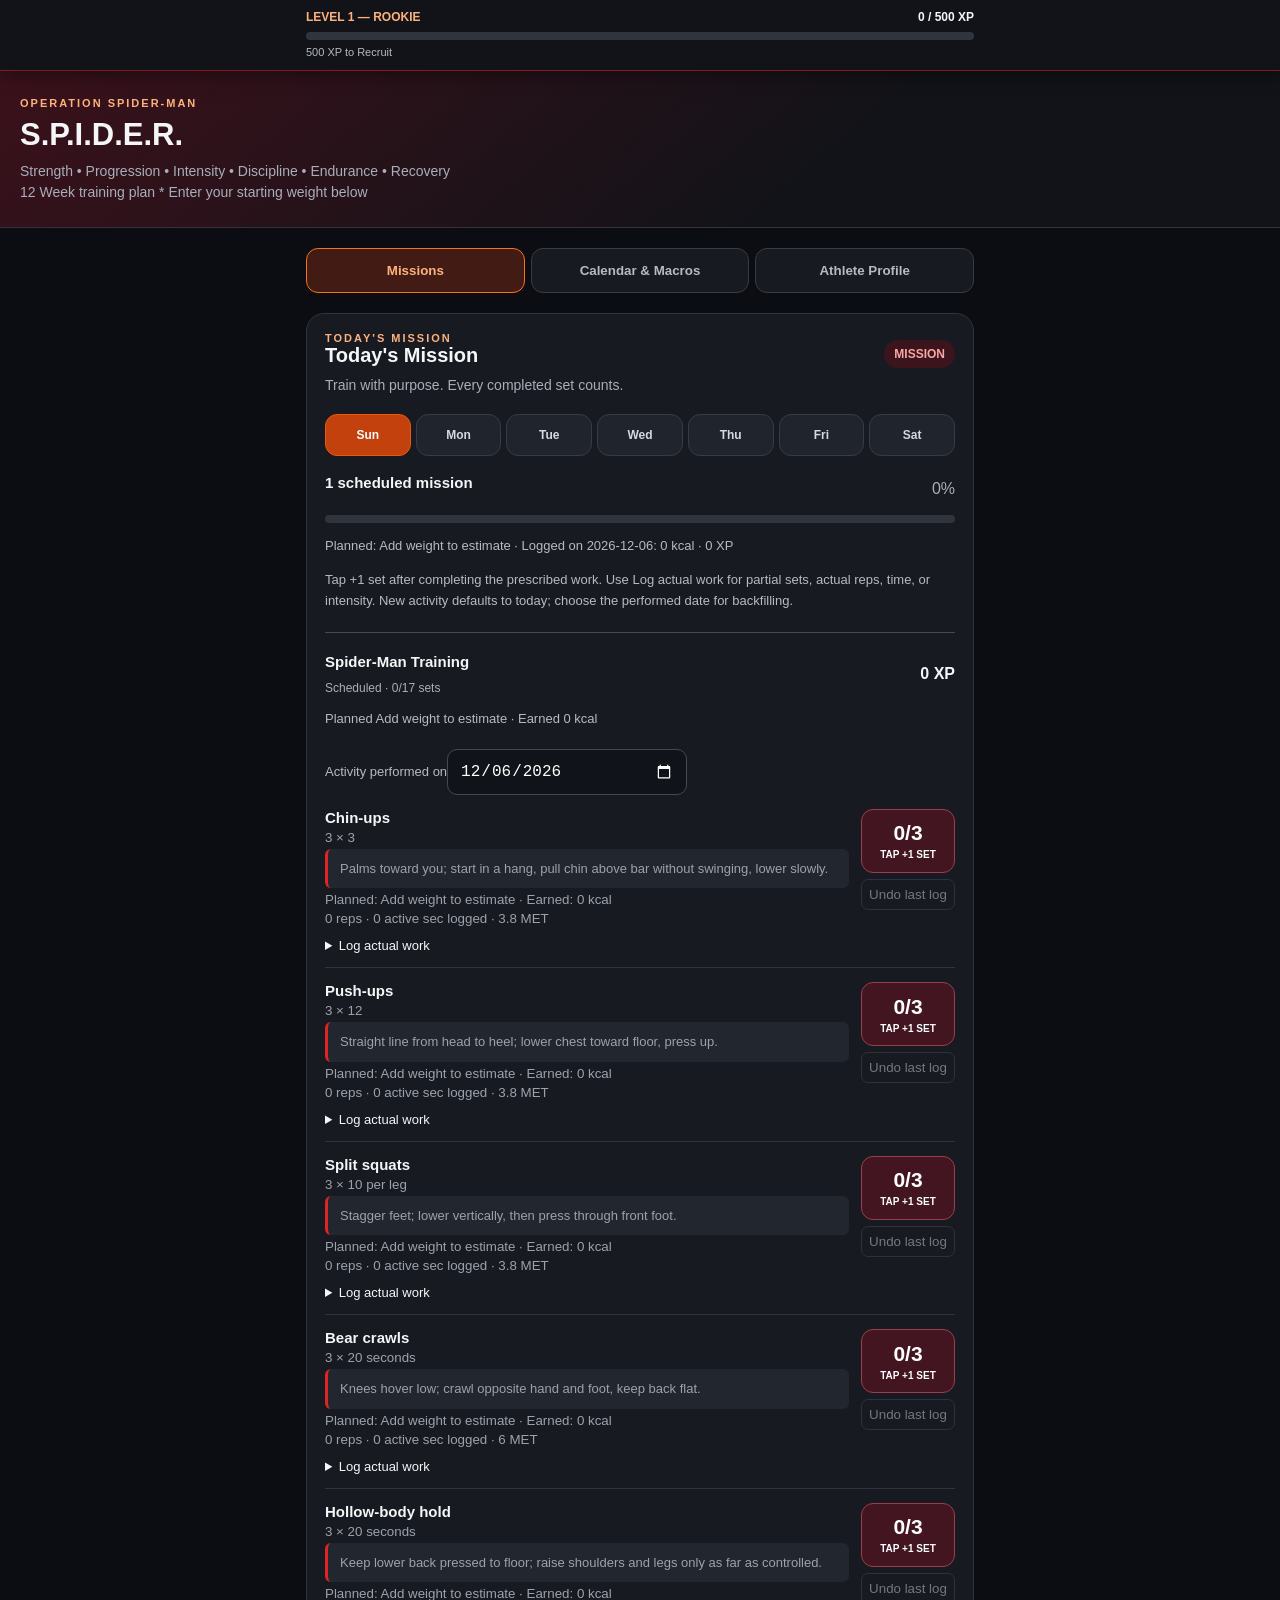
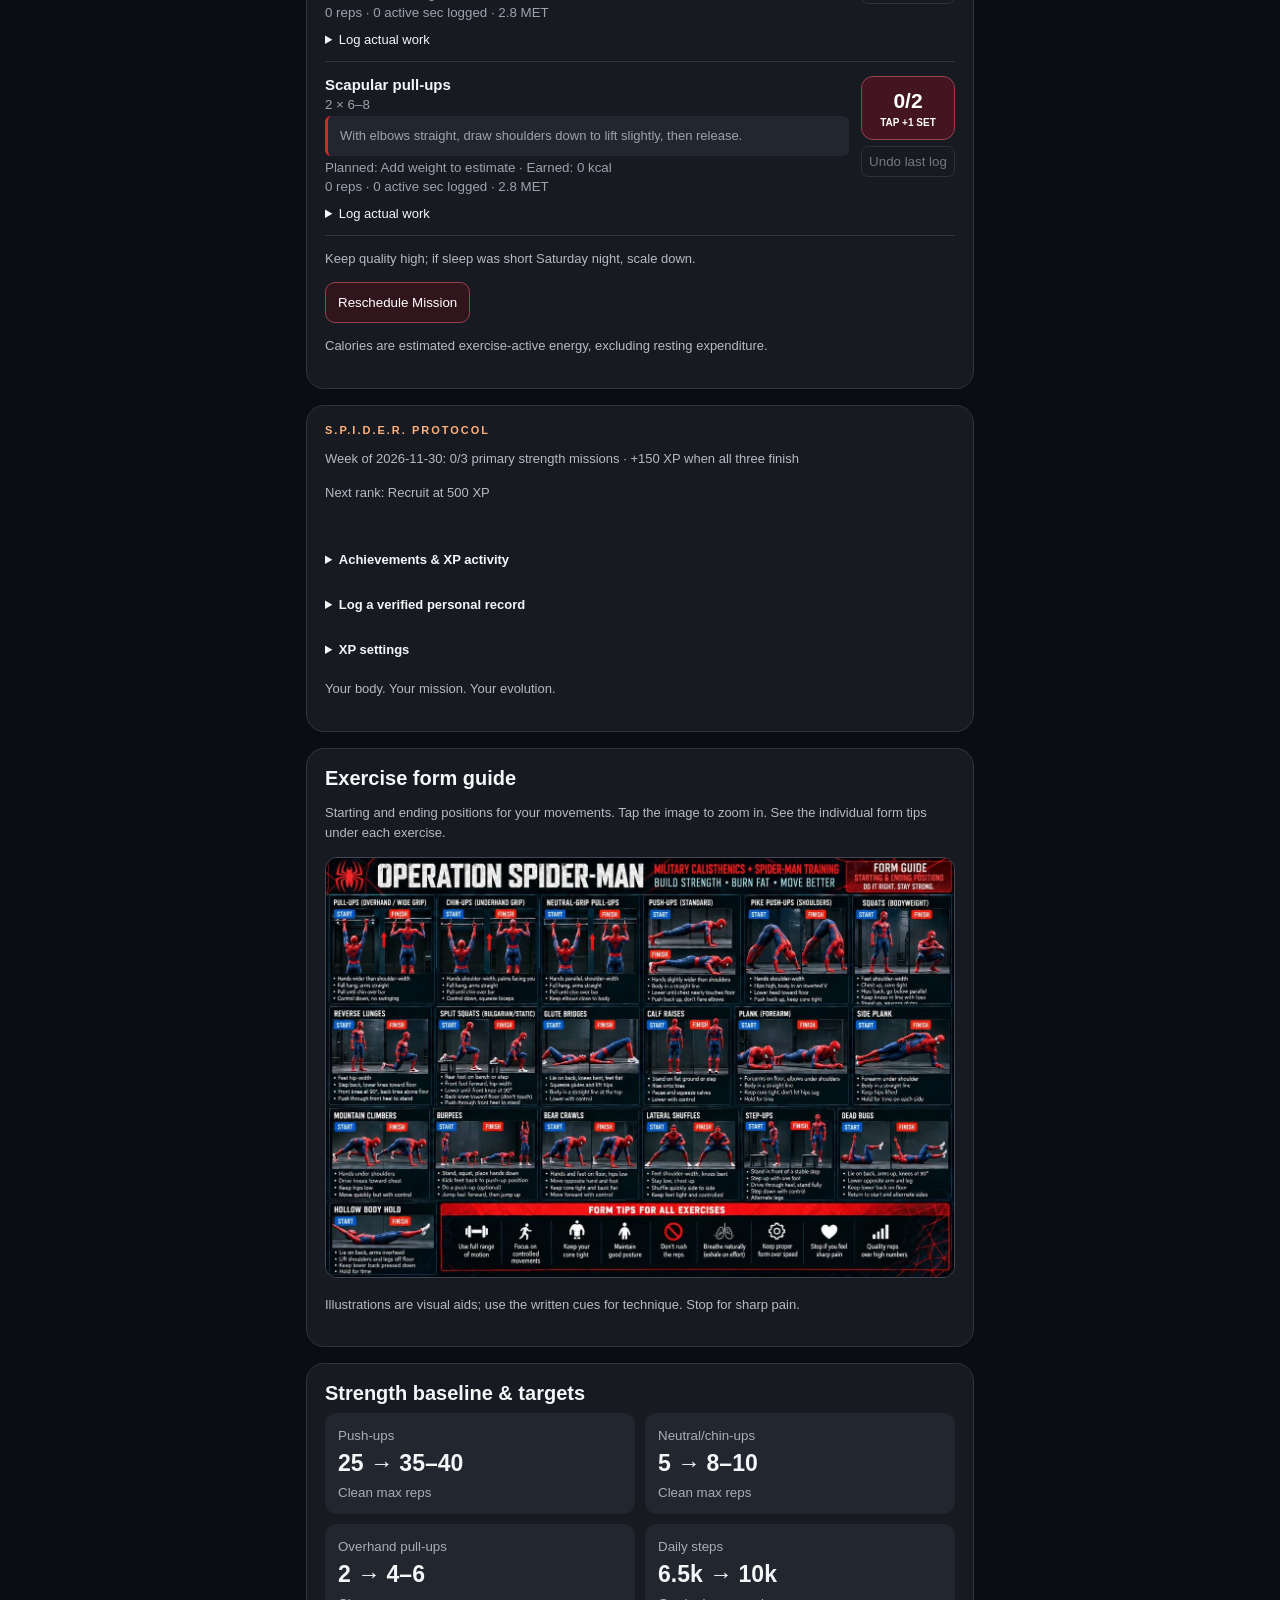
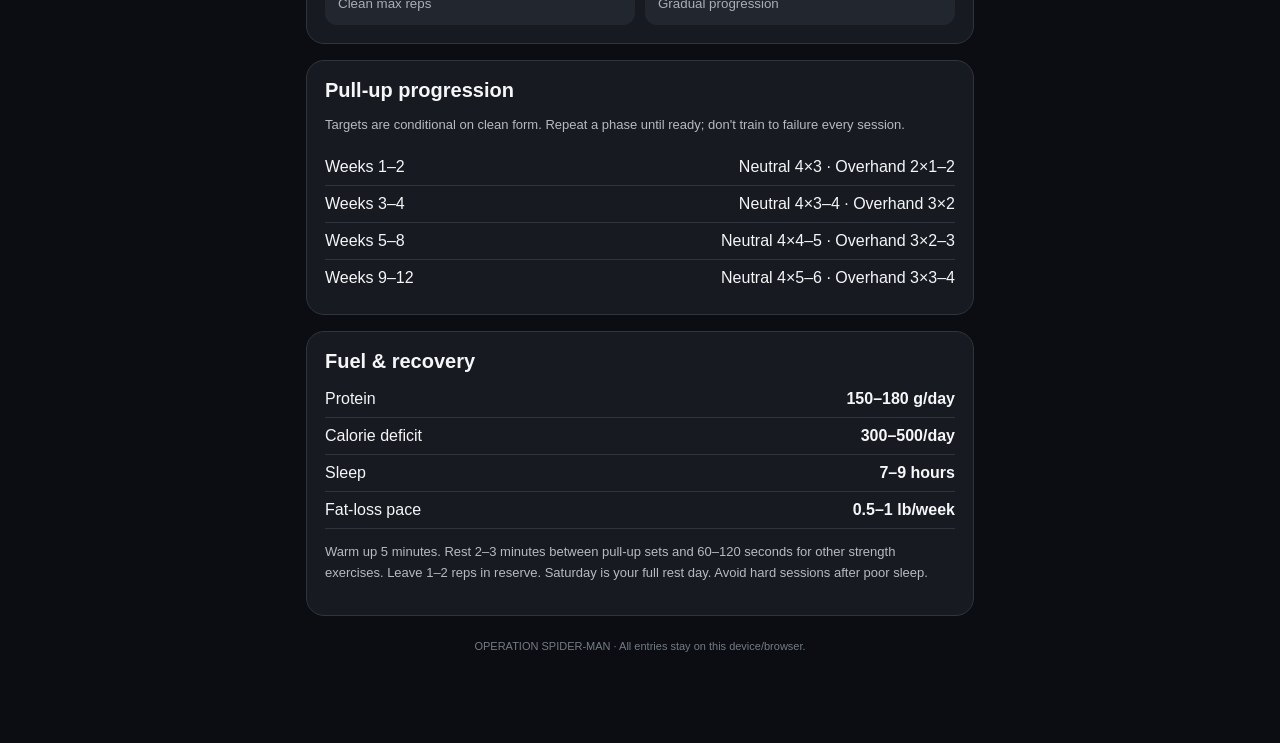
==== commit 13a7e097: "Add dated missions, athlete profiles and performance analytics Preserve legacy progress with version" ====
--- a/index.html
+++ b/index.html
@@ -1 +1 @@
-<!doctype html><html lang="en"><head><meta charset="utf-8"><meta name="viewport" content="width=device-width,initial-scale=1,viewport-fit=cover"><meta name="theme-color" content="#111318"><meta name="apple-mobile-web-app-capable" content="yes"><meta name="apple-mobile-web-app-status-bar-style" content="black-translucent"><meta name="apple-mobile-web-app-title" content="Spider-Man Fit"><title>Operation Spider-Man</title><style>:root{color-scheme:dark;font-family:-apple-system,BlinkMacSystemFont,'Segoe UI',sans-serif}*{box-sizing:border-box}body{margin:0;background:#0b0d12;color:#f5f6f8}header{background:linear-gradient(140deg,#3b111b,#111318 65%);padding:calc(env(safe-area-inset-top) + 26px) 20px 24px;border-bottom:1px solid #35333a}.eyebrow{color:#fca5a5;font-size:11px;font-weight:800;letter-spacing:2px}.heading{font-size:31px;font-weight:900;margin:8px 0}.sub{color:#a9aeb8;font-size:14px;line-height:1.5}main{max-width:700px;margin:auto;padding:20px 16px 90px}.panel{background:#171a21;border:1px solid #30343c;border-radius:18px;padding:18px;margin-bottom:16px}.row{display:flex;align-items:center;justify-content:space-between;gap:12px}.muted{color:#a9aeb8}.pill{font-size:12px;border-radius:99px;padding:7px 10px;background:#3b151b;color:#fca5a5;font-weight:700}.days{display:grid;grid-template-columns:repeat(7,1fr);gap:5px;margin:18px 0}.day{background:#20242c;color:#d7d9de;border:1px solid #373b45;border-radius:12px;padding:13px 0;font-weight:750;font-size:12px}.day.active{background:#dc2626;border-color:#dc2626;color:#fff}.day.rest{border-color:#99404b}.exercise{display:flex;gap:12px;align-items:center;border-bottom:1px solid #30343c;padding:14px 0;cursor:pointer}.exercise:last-child{border:0}.exercise input{accent-color:#dc2626;width:23px;height:23px;flex:none}.exercise strong{display:block;font-size:15px}.exercise small{display:block;color:#9ca2ac;margin-top:4px}.exercise.done strong{text-decoration:line-through;color:#8c929c}.progress{height:8px;border-radius:9px;background:#30343c;overflow:hidden;margin:12px 0}.fill{height:100%;background:#dc2626;transition:width .2s}.statgrid{display:grid;grid-template-columns:repeat(2,1fr);gap:10px}.stat{background:#22262e;border-radius:12px;padding:13px}.stat b{display:block;font-size:23px;margin:6px 0}.stat small{color:#a9aeb8}.control{width:100%;border-radius:10px;background:#101319;border:1px solid #434955;color:white;padding:12px;font-size:16px}.action{background:#dc2626;border:0;border-radius:10px;padding:12px 14px;color:#fff;font-weight:800;cursor:pointer}.line{display:grid;grid-template-columns:1fr auto;gap:12px;padding:9px 0;border-bottom:1px solid #30343c}.line:last-child{border:0}.note{font-size:13px;color:#b6bac2;line-height:1.6}.footer{text-align:center;color:#747b85;font-size:11px;margin-top:24px}h2{margin:0 0 8px;font-size:20px}h3{font-size:15px;margin:0 0 12px}button:focus-visible,input:focus-visible{outline:2px solid #fca5a5;outline-offset:2px}.formpic{width:100%;height:auto;border-radius:12px;border:1px solid #414650}.formtip{border-left:3px solid #dc2626;padding:10px 12px;background:#22262e;border-radius:6px;margin-top:10px;font-size:13px;line-height:1.5}.xpbar{position:sticky;top:0;z-index:100;background:#111318;border-bottom:1px solid #7f1d1d;padding:calc(env(safe-area-inset-top) + 10px) 16px 10px;box-shadow:0 4px 18px #0006}.xpinner{max-width:668px;margin:auto}.xprow{display:flex;align-items:center;justify-content:space-between;gap:12px;font-size:13px}.xplevel{color:#fca5a5;font-weight:800}.xptrack{height:8px;background:#30343c;border-radius:9px;overflow:hidden;margin:8px 0 5px}.xpfill{height:100%;background:#dc2626;transition:width .2s}.xpnote{font-size:11px;color:#b6bac2;line-height:1.4}.xptotal{font-weight:800}header{padding-top:26px}@media(prefers-reduced-motion:reduce){.xpfill{transition:none}}.calendar-menu summary{cursor:pointer;font-weight:800;font-size:18px}.calendar-menu[open] summary{margin-bottom:16px}.calendar-controls{display:flex;align-items:center;justify-content:space-between;gap:8px;margin:14px 0}.calendar-controls button,.calendar-today{background:#30161c;color:#fff;border:1px solid #8b303b;border-radius:8px;padding:10px;cursor:pointer}.calendar-grid{display:grid;grid-template-columns:repeat(7,minmax(0,1fr));gap:5px}.calendar-weekday{text-align:center;font-size:11px;color:#b6bac2;padding:5px 0}.calendar-date{min-height:53px;padding:5px 1px;border:1px solid #66232d;border-radius:8px;background:var(--heat);color:#fff;cursor:pointer;font-size:13px}.calendar-date small{display:block;font-size:9px;margin-top:4px}.calendar-date[aria-pressed=true]{outline:2px solid #fff;outline-offset:1px}.calendar-date:disabled{opacity:.45;cursor:default}.calendar-date.is-today{border-bottom:3px solid #fca5a5}.calendar-legend{display:flex;gap:5px;align-items:center;font-size:11px;margin:14px 0;color:#b6bac2}.calendar-swatch{width:22px;height:12px;border-radius:3px}.calendar-date-input{margin-top:12px;max-width:240px;color-scheme:dark}.calendar-best{font-size:13px;line-height:1.7;padding-left:22px}.calendar-best button{background:none;border:0;color:#fca5a5;text-align:left;cursor:pointer;font:inherit;text-decoration:underline}.selected-date{font-size:13px;color:#fca5a5;margin:12px 0}.protocol details{margin:14px 0}.protocol summary{cursor:pointer;font-weight:700;padding:8px 0}.protocol label{display:block;margin:10px 0 6px;font-size:13px}.protocol .control{max-width:100%;min-width:0}.xp-achievements,.xp-activity{padding-left:20px;font-size:13px;line-height:1.7}.xp-achievements li{color:#9ca2ac}.xp-achievements .earned{color:#fca5a5}.xp-feedback{color:#fca5a5;font-weight:700;font-size:13px;min-height:1em}.xp-secondary{border:1px solid #99404b;background:#30161c;color:#fff;border-radius:10px;padding:12px;cursor:pointer}.pr-confirm{line-height:1.6}.pr-confirm input{accent-color:#dc2626}.xprow{flex-wrap:wrap}.xpbar .xplevel{font-size:12px}.xpbar .xptotal{font-size:12px}button:disabled{opacity:.5;cursor:default} [hidden]{display:none!important}@media(max-width:360px){main{padding-left:10px;padding-right:10px}.panel{padding:12px}.day{font-size:11px}.xpbar{padding-left:10px;padding-right:10px}}.set-exercise{align-items:flex-start;cursor:default}.set-description{flex:1;min-width:0}.set-controls{flex:0 0 94px;display:grid;gap:6px}.set-tap{min-height:64px;border:1px solid #99404b;border-radius:12px;color:white;background:#421521;cursor:pointer;font-weight:800;touch-action:manipulation}.set-tap span{display:block;font-size:21px}.set-tap small{color:inherit;font-size:10px}.set-tap.stage-1{background:#b91c35}.set-tap.stage-2{background:#b9480d}.set-tap.stage-3,.set-tap.stage-4{background:#e9b949;color:#171a21}.set-tap.set-complete{background:#3d434d;border-color:#6b7280;color:#d1d5db;opacity:1}.set-undo{background:transparent;color:#d1d5db;border:1px solid #434955;border-radius:7px;padding:7px;cursor:pointer;touch-action:manipulation}.set-exercise.done .set-description{opacity:.65}@media(max-width:360px){.set-controls{flex-basis:82px}.set-exercise{gap:8px}}.set-tap.set-complete{position:relative;overflow:hidden;padding:0 0 6px}.complete-art{display:block;width:100%;height:auto;border-radius:10px 10px 0 0}.set-tap.set-complete span{font-size:15px;margin-top:4px}.set-tap.set-complete small{display:none}</style><link rel="icon" type="image/png" sizes="32x32" href="favicon.png"><link rel="apple-touch-icon" sizes="180x180" href="apple-touch-icon.png"><link rel="manifest" href="site.webmanifest"></head><body><aside class="xpbar" aria-label="Workout experience"><div class="xpinner"><div class="xprow"><span class="xplevel" id="xpLevel">LEVEL 1</span><span class="xptotal" id="xpTotal" aria-live="polite" aria-atomic="true">0 XP</span></div><div class="xptrack" id="xpProgress" role="progressbar" aria-label="Progress to next level" aria-valuemin="0" aria-valuemax="100" aria-valuenow="0"><div class="xpfill" id="xpFill"></div></div><div class="xpnote"><span id="xpNext">500 XP to Recruit</span></div></div></aside><header><div class="eyebrow">OPERATION SPIDER-MAN</div><div class="heading">S.P.I.D.E.R.</div><div class="sub">Strength • Progression • Intensity • Discipline • Endurance • Recovery<br>12 Week training plan * <span id="startingWeightLabel">Enter your starting weight below</span></div></header><main><section class="panel protocol"><div class="eyebrow">S.P.I.D.E.R. PROTOCOL</div><p id="xpMission" class="note"></p><p id="xpNextUnlock" class="note"></p><p id="xpFeedback" class="xp-feedback" role="status" aria-live="polite"></p><details><summary>Achievements &amp; XP activity</summary><ul id="xpAchievements" class="xp-achievements"></ul><h3>Recent XP activity</h3><ul id="xpActivity" class="xp-activity"></ul><p class="note">Monday, Wednesday, Sunday: 100 XP each. Tuesday: 40 XP. Thursday and Friday: 75 XP each. Saturday: 50 XP after explicit regeneration. All scheduled exercises must be checked. Complete Monday, Wednesday and Sunday in one Monday–Sunday week for +150 XP. Achievements are cosmetic and remain unlocked even if a workout is later edited.</p></details><details><summary>Log a verified personal record</summary><p class="note">A PR is a single clean set you personally verify, not the sum of multiple sets. Your first verified best and each higher best earn +100 XP. Entries are self-verified.</p><label for="prExercise">Exercise</label><select class="control" id="prExercise"><option value="pullup">Pull-ups (clean overhand set)</option><option value="pushup">Push-ups (clean set)</option></select><label for="prDate">Date</label><input class="control" type="date" id="prDate"><label for="prReps">Reps in one set</label><input class="control" type="number" min="1" max="1000" step="1" inputmode="numeric" id="prReps"><label class="pr-confirm"><input type="checkbox" id="prVerified"> I verify these were clean reps in one continuous set.</label><button class="action" id="savePR">Save verified PR</button><p class="note" id="prStatus" role="status"></p></details><details><summary>XP settings</summary><p class="note">XP rules v1. Progress stays in this browser. Reset clears XP, PRs, regeneration and achievements, but preserves workout and weight history. Completed workouts are excluded until marked incomplete and completed again.</p><button id="resetXP" class="xp-secondary">Reset XP Progress</button></details><p class="note">Your body. Your mission. Your evolution.</p></section><section class="panel"><h2>Your starting weight</h2><p class="note">Enter your weight to personalize your training plan. Saved only in this browser.</p><label for="startingWeight" class="note">Starting weight (lb)</label><div class="row"><input id="startingWeight" class="control" type="number" min="70" max="700" step="0.1" placeholder="Enter your weight" inputmode="decimal"><button class="action" id="saveStartingWeight">Save</button></div><p id="startingWeightStatus" class="note" role="status"></p></section><details class="panel calendar-menu" id="calendarMenu"><summary>XP calendar &amp; date menu</summary><label for="workoutDate" class="note">Choose workout date</label><br><input id="workoutDate" class="control calendar-date-input" type="date"><div class="calendar-controls"><button id="previousMonth" aria-label="Previous month">‹</button><strong id="calendarMonth"></strong><button id="nextMonth" aria-label="Next month">›</button><button class="calendar-today" id="calendarToday">Today</button></div><div class="calendar-grid" id="xpCalendar" aria-label="Daily XP calendar"></div><div class="calendar-legend">Less XP <span class="calendar-swatch" style="background:#251217"></span><span class="calendar-swatch" style="background:#641b27"></span><span class="calendar-swatch" style="background:#a92335"></span><span class="calendar-swatch" style="background:#e53946"></span> More XP</div><p class="note" id="calendarStats"></p><h3>Your highest-XP days</h3><ol class="calendar-best" id="bestDays"></ol><p class="note">XP comes from complete scheduled workouts, weekly missions, regeneration and verified PRs. Select past dates to update your log. Future dates are view-only.</p></details><section class="panel"><div class="row"><div><div class="eyebrow">TODAY'S MISSION</div><h2 id="todayTitle">Loading…</h2></div><span class="pill" id="todayBadge">READY</span></div><div class="sub" id="todaySub"></div><div class="days" id="days"></div><div class="row"><h3 id="workoutName"></h3><span class="muted" id="count"></span></div><div class="progress"><div class="fill" id="fill"></div></div><p class="note" id="xpReward"></p><p class="note">Tap once after each set: burgundy → red → orange → gold. Grey means complete. Use Undo to correct a tap. Sets per leg include both sides; circuits track 2 rounds.</p><div id="exercises"></div><div id="regeneration" hidden><button class="action" id="completeRegeneration">Complete Regeneration</button> <button class="xp-secondary" id="undoRegeneration" hidden>Undo regeneration</button></div><p class="note" id="workoutNote"></p></section><section class="panel"><h2>Exercise form guide</h2><p class="note">Starting and ending positions for your movements. Tap the image to zoom in. See the individual form tips under each exercise.</p><a href="form-guide.webp?v=190be637551b" target="_blank" rel="noopener"><img class="formpic" src="form-guide.webp?v=190be637551b" alt="Exercise form illustrations with start and finish positions" loading="lazy"></a><p class="note">Illustrations are visual aids; use the written cues for technique. Stop for sharp pain.</p></section><section class="panel"><h2>Strength baseline & targets</h2><div class="statgrid"><div class="stat"><small>Push-ups</small><b>25 → 35–40</b><small>Clean max reps</small></div><div class="stat"><small>Neutral/chin-ups</small><b>5 → 8–10</b><small>Clean max reps</small></div><div class="stat"><small>Overhand pull-ups</small><b>2 → 4–6</b><small>Clean max reps</small></div><div class="stat"><small>Daily steps</small><b>6.5k → 10k</b><small>Gradual progression</small></div></div></section><section class="panel"><h2>Pull-up progression</h2><p class="note">Targets are conditional on clean form. Repeat a phase until ready; don't train to failure every session.</p><div class="line"><span>Weeks 1–2</span><span>Neutral 4×3 · Overhand 2×1–2</span></div><div class="line"><span>Weeks 3–4</span><span>Neutral 4×3–4 · Overhand 3×2</span></div><div class="line"><span>Weeks 5–8</span><span>Neutral 4×4–5 · Overhand 3×2–3</span></div><div class="line"><span>Weeks 9–12</span><span>Neutral 4×5–6 · Overhand 3×3–4</span></div></section><section class="panel"><h2>Bodyweight log</h2><p class="note">Weigh in under similar conditions. Follow the weekly trend, not daily fluctuations.</p><div class="row"><input id="weight" class="control" type="number" min="70" max="700" step="0.1" placeholder="Weight (lb)" aria-label="Weight in pounds"><button class="action" id="saveWeight">Save</button></div><p id="weightStatus" class="note"></p><div id="weightHistory"></div></section><section class="panel"><h2>Fuel & recovery</h2><div class="line"><span>Protein</span><b>150–180 g/day</b></div><div class="line"><span>Calorie deficit</span><b>300–500/day</b></div><div class="line"><span>Sleep</span><b>7–9 hours</b></div><div class="line"><span>Fat-loss pace</span><b>0.5–1 lb/week</b></div><p class="note">Warm up 5 minutes. Rest 2–3 minutes between pull-up sets and 60–120 seconds for other strength exercises. Leave 1–2 reps in reserve. Saturday is your full rest day. Avoid hard sessions after poor sleep.</p></section><section class="panel"><h2>Protect your progress</h2><p class="note">Export a JSON backup before clearing browser data or changing devices. Import restores missing records; existing local entries win conflicts. Save backups privately—they include weight and workout history.</p><button class="action" id="exportBackup">Export Backup</button><label class="note" for="importBackup" style="display:block;margin-top:16px">Import Backup (JSON)</label><input id="importBackup" type="file" accept=".json,application/json" style="max-width:100%"><p class="note" id="backupStatus" role="status"></p></section><div class="footer">OPERATION SPIDER-MAN · All entries stay on this device/browser.</div></main><script src="xp-engine.js?v=1"></script><script>const plan=[{day:'Sunday',name:'Spider-Man Training',sub:'Full-body athletic session',ex:[['Chin-ups','3 × 3'],['Push-ups','3 × 12'],['Split squats','3 × 10 per leg'],['Bear crawls','3 × 20 seconds'],['Hollow-body hold','3 × 20 seconds'],['Scapular pull-ups','2 × 6–8']],note:'Keep quality high; if sleep was short Saturday night, scale down.'},{day:'Monday',name:'Upper Body Strength',sub:'Pull-ups · Push-ups · Shoulders · Core',ex:[['Neutral-grip pull-ups','4 × 3'],['Standard push-ups','3 × 12–15'],['Overhand pull-ups','2 × 1–2'],['Pike push-ups','2 × 6–8'],['Forearm plank','3 × 30–45 seconds']],note:'Rest 2–3 minutes between pull-up sets. Do not chase failure.'},{day:'Tuesday',name:'Active Recovery',sub:'Walk and restore mobility',ex:[['Brisk walking','25–40 minutes'],['Hip and shoulder mobility','5–10 minutes']],note:'Easy effort. Build toward 8,000–10,000 steps over time.'},{day:'Wednesday',name:'Military Legs + Core',sub:'Lower-body strength and trunk stability',ex:[['Bodyweight squats','3 × 18–25'],['Reverse lunges','3 × 10 per leg'],['Single-leg glute bridges','3 × 8 per leg'],['Calf raises','3 × 20'],['Dead bugs','3 × 10 per side'],['Side planks','2 × 30 seconds per side']],note:'Control every rep. Make exercises harder before adding endless repetitions.'},{day:'Thursday',name:'Optional Conditioning',sub:'Short military cardio circuit',ex:[['March or jog in place','60 seconds'],['Mountain climbers','20 total'],['Step-ups','10 per leg'],['Burpees (step-back allowed)','5'],['Rest','90 seconds']],note:'Do 2–3 rounds at a controlled pace. Skip if recovery is poor.'},{day:'Friday',name:'Moderate Military Circuit',sub:'Strength endurance circuit',ex:[['Neutral-grip pull-ups','2 reps'],['Push-ups','10 reps'],['Squats','15 reps'],['Mountain climbers','20 total'],['Forearm plank','30 seconds']],note:'2 rounds, 90–120 seconds between rounds. This is optional if you are fatigued; do not push to failure.'},{day:'Saturday',name:'FULL REST DAY',sub:'Work your shift · Lounge · Recover',ex:[],note:'No scheduled workout. Relax, eat well, and recover without guilt.'}];const cues={'Chin-ups':'Palms toward you; start in a hang, pull chin above bar without swinging, lower slowly.','Neutral-grip pull-ups':'Palms face each other; pull elbows down toward ribs and lower under control.','Overhand pull-ups':'Palms away; use a comfortable width and pull without swinging.','Standard push-ups':'Straight line from head to heel; lower chest toward floor, press up.','Push-ups':'Straight line from head to heel; lower chest toward floor, press up.','Pike push-ups':'Hips high in an inverted V; lower head between hands, press up.','Bodyweight squats':'Feet shoulder-width; squat with heels down and knees tracking over toes, then stand.','Squats':'Sit down between hips with heels planted, then stand tall.','Reverse lunges':'Step back and lower under control, then push through front foot to stand.','Split squats':'Stagger feet; lower vertically, then press through front foot.','Single-leg glute bridges':'One foot planted; lift hips without arching back, then lower.','Calf raises':'Rise onto toes, pause, lower slowly.','Dead bugs':'Opposite arm and leg extend while lower back stays gently pressed down.','Forearm plank':'Elbows under shoulders; body straight, brace and breathe.','Side planks':'Elbow under shoulder; lift hips into a straight line.','Mountain climbers':'Start in high plank; alternate driving knees forward without bouncing hips.','Step-ups':'Step onto stable platform; straighten standing leg and step down slowly.','Burpees (step-back allowed)':'Hands to floor, step back to plank, step forward, stand tall.','Bear crawls':'Knees hover low; crawl opposite hand and foot, keep back flat.','Hollow-body hold':'Keep lower back pressed to floor; raise shoulders and legs only as far as controlled.','Scapular pull-ups':'With elbows straight, draw shoulders down to lift slightly, then release.'};const $=id=>document.getElementById(id);let selectedDate=new Date();selectedDate.setHours(12,0,0,0);let selected=selectedDate.getDay();let calendarMonth=new Date(selectedDate.getFullYear(),selectedDate.getMonth(),1,12);let checks=JSON.parse(localStorage.getItem('spiderman-checks')||'{}');let exerciseSets=JSON.parse(localStorage.getItem('spiderman-sets-v1')||'{}');let weights=JSON.parse(localStorage.getItem('spiderman-weights')||'[]');let startingWeight=Number(localStorage.getItem('spiderman-starting-weight'))||null;function dateKey(d){return [d.getFullYear(),String(d.getMonth()+1).padStart(2,'0'),String(d.getDate()).padStart(2,'0')].join('-')}function key(){const d=selectedDate;return [d.getFullYear(),String(d.getMonth()+1).padStart(2,'0'),String(d.getDate()).padStart(2,'0')].join('-')}function setTarget(day,index){const match=plan[day].ex[index][1].match(/^(\d+)\s*×/);return match?Number(match[1]):(day===4||day===5?2:1)}function setsDone(day,index,date=key()){const target=setTarget(day,index),entry=date+'-'+day;const logged=exerciseSets[entry]?.[index];return Number.isInteger(logged)?Math.max(0,Math.min(target,logged)):(checks[entry]?.[index]===true?target:0)}function updateSet(index,delta){if(key()>dateKey(new Date())||!xpClockOK())return;const entry=key()+'-'+selected,target=setTarget(selected,index),before=setsDone(selected,index),after=Math.max(0,Math.min(target,before+delta));if(after===before)return;exerciseSets[entry]??={};exerciseSets[entry][index]=after;checks[entry]??={};checks[entry][index]=after===target;localStorage.setItem('spiderman-sets-v1',JSON.stringify(exerciseSets));localStorage.setItem('spiderman-checks',JSON.stringify(checks));render()}function render(){renderXP();const p=plan[selected],today=new Date().getDay();$('todayTitle').textContent=key()===dateKey(new Date())?'Today: '+p.day:p.day+' · '+selectedDate.toLocaleDateString(undefined,{month:'short',day:'numeric',year:'numeric'});$('todayBadge').textContent=selected===6?'REST':key()===dateKey(new Date())?'TODAY':'PLAN';$('todaySub').textContent=p.sub;$('days').innerHTML=plan.map((v,i)=>'<button class="day '+(selected===i?'active ':'')+(i===6?'rest':'')+'" data-day="'+i+'">'+v.day.slice(0,3)+'<small style="display:block;font-size:9px;margin-top:4px">+'+SpiderXP.rewards[i]+' XP</small></button>').join('');document.querySelectorAll('[data-day]').forEach(b=>b.onclick=()=>{const d=new Date(selectedDate);d.setDate(d.getDate()+Number(b.dataset.day)-selected);selectDate(d)});$('workoutName').textContent=p.name;const ck=checks[key()+'-'+selected]||{};let done=p.ex.filter((_,i)=>ck[i]).length;$('count').textContent=p.ex.length?done+'/'+p.ex.length:'Recovery';$('fill').style.width=(p.ex.length?100*done/p.ex.length:100)+'%';$('exercises').innerHTML=p.ex.map((e,i)=>{const target=setTarget(selected,i),done=setsDone(selected,i),complete=done===target,disabled=key()>dateKey(new Date())||!xpClockOK();return '<div class="exercise set-exercise '+(complete?'done':'')+'"><div class="set-description"><strong>'+e[0]+'</strong><small>'+e[1]+((selected===4||selected===5)?' · 2 rounds tracked':'')+'</small><small class="formtip">'+(cues[e[0]]||'Use controlled movement and comfortable alignment.')+'</small></div><div class="set-controls"><button class="set-tap stage-'+Math.min(done,4)+(complete?' set-complete':'')+'" data-set="'+i+'" '+(disabled||complete?'disabled':'')+' aria-label="'+e[0]+': '+done+' of '+target+' sets complete'+(complete?'':'. Mark next set complete')+'">'+(complete?'<img class="complete-art" src="complete-badge.webp?v=fb0d996c9001" alt="Complete">':'')+'<span>'+done+'/'+target+'</span><small>'+(complete?'COMPLETE':'TAP +1 SET')+'</small></button><button class="set-undo" data-undo="'+i+'" '+(disabled||done===0?'disabled':'')+' aria-label="Undo one set of '+e[0]+'">Undo</button></div></div>'}).join('');document.querySelectorAll('[data-set]').forEach(button=>button.onclick=()=>updateSet(Number(button.dataset.set),1));document.querySelectorAll('[data-undo]').forEach(button=>button.onclick=()=>updateSet(Number(button.dataset.undo),-1));$('workoutNote').textContent=p.note;renderCalendar()}function renderXP(){}function renderWeights(){$('weightHistory').innerHTML=weights.slice(-6).reverse().map(w=>'<div class="line"><span>'+w.date+'</span><b>'+w.value+' lb</b></div>').join('');$('weightStatus').textContent=weights.length?'Latest: '+weights[weights.length-1].value+' lb'+(startingWeight?' · Starting: '+startingWeight+' lb':''):'No weigh-ins saved yet.'}$('saveWeight').onclick=()=>{const n=Number($('weight').value);if(!Number.isFinite(n)||n<70||n>700){$('weightStatus').textContent='Enter a valid weight in pounds.';return}weights.push({date:dateKey(new Date()),value:n});localStorage.setItem('spiderman-weights',JSON.stringify(weights));$('weight').value='';renderWeights()};function dailyXP(){return {}}function parseDate(value){if(!/^\d{4}-\d{2}-\d{2}$/.test(value))return null;const [y,m,d]=value.split('-').map(Number);const date=new Date(y,m-1,d,12);return dateKey(date)===value?date:null}function selectDate(date){selectedDate=date;selected=selectedDate.getDay();calendarMonth=new Date(date.getFullYear(),date.getMonth(),1,12);render()}function heatColor(points,max){if(!points)return '#251217';const ratio=points/Math.max(max,10);return ratio<=.25?'#641b27':ratio<=.5?'#8c2030':ratio<=.75?'#b9273a':'#e53946'}function renderCalendar(){const totals=dailyXP(checks);const highest=Math.max(10,...Object.values(totals));const y=calendarMonth.getFullYear(),m=calendarMonth.getMonth();$('workoutDate').value=key();$('calendarMonth').textContent=calendarMonth.toLocaleDateString(undefined,{month:'long',year:'numeric'});let markup=['Sun','Mon','Tue','Wed','Thu','Fri','Sat'].map(day=>'<span class="calendar-weekday">'+day+'</span>').join('');for(let i=0;i<calendarMonth.getDay();i++)markup+='<span></span>';let monthXP=0;for(let day=1;day<=new Date(y,m+1,0).getDate();day++){const d=new Date(y,m,day,12),date=dateKey(d),xp=totals[date]||0;monthXP+=xp;markup+='<button class="calendar-date '+(date===dateKey(new Date())?'is-today':'')+'" style="--heat:'+heatColor(xp,highest)+'" data-date="'+date+'" aria-pressed="'+(date===key())+'" aria-label="'+date+', '+xp+' XP"><span>'+day+'</span><small>'+xp+' XP</small></button>'}$('xpCalendar').innerHTML=markup;$('xpCalendar').querySelectorAll('[data-date]').forEach(button=>button.onclick=()=>selectDate(parseDate(button.dataset.date)));$('calendarStats').textContent='Selected day: '+(totals[key()]||0)+' XP · This month: '+monthXP+' XP. Colors are relative to your highest-XP day.';const best=Object.entries(totals).filter(([,xp])=>xp>0).sort((a,b)=>b[1]-a[1]||b[0].localeCompare(a[0])).slice(0,5);$('bestDays').innerHTML=best.length?best.map(([date,xp])=>'<li><button data-best="'+date+'">'+parseDate(date).toLocaleDateString(undefined,{month:'short',day:'numeric',year:'numeric'})+' — '+xp+' XP</button></li>').join(''):'<li>Complete an exercise to start your XP history.</li>';$('bestDays').querySelectorAll('[data-best]').forEach(button=>button.onclick=()=>selectDate(parseDate(button.dataset.best)))}$('workoutDate').onchange=()=>{const date=parseDate($('workoutDate').value);if(date)selectDate(date)};$('previousMonth').onclick=()=>{calendarMonth.setMonth(calendarMonth.getMonth()-1);renderCalendar()};$('nextMonth').onclick=()=>{calendarMonth.setMonth(calendarMonth.getMonth()+1);renderCalendar()};$('calendarToday').onclick=()=>{const now=new Date();now.setHours(12,0,0,0);selectDate(now)};function renderStartingWeight(){$('startingWeightLabel').textContent=startingWeight?'Starting weight: '+startingWeight+' lb':'Enter your starting weight below';$('startingWeight').value=startingWeight||''}function saveStartingWeight(){const n=Number($('startingWeight').value);if(!Number.isFinite(n)||n<70||n>700){$('startingWeightStatus').textContent='Enter a weight between 70 and 700 lb.';return}startingWeight=Math.round(n*10)/10;localStorage.setItem('spiderman-starting-weight',String(startingWeight));renderStartingWeight();renderWeights();$('startingWeightStatus').textContent='Starting weight saved: '+startingWeight+' lb.'}$('saveStartingWeight').onclick=saveStartingWeight;$('startingWeight').onkeydown=event=>{if(event.key==='Enter')saveStartingWeight()};renderStartingWeight();renderWeights();</script><script src="xp-ui.js?v=2"></script><script src="backup.js?v=1"></script></body></html>
+<!doctype html><html lang="en"><head><meta charset="utf-8"><meta name="viewport" content="width=device-width,initial-scale=1,viewport-fit=cover"><meta name="theme-color" content="#111318"><meta name="apple-mobile-web-app-capable" content="yes"><meta name="apple-mobile-web-app-status-bar-style" content="black-translucent"><meta name="apple-mobile-web-app-title" content="Spider-Man Fit"><title>Operation Spider-Man</title><style>:root{color-scheme:dark;font-family:-apple-system,BlinkMacSystemFont,'Segoe UI',sans-serif}*{box-sizing:border-box}body{margin:0;background:#0b0d12;color:#f5f6f8}header{background:linear-gradient(140deg,#3b111b,#111318 65%);padding:calc(env(safe-area-inset-top) + 26px) 20px 24px;border-bottom:1px solid #35333a}.eyebrow{color:#fca5a5;font-size:11px;font-weight:800;letter-spacing:2px}.heading{font-size:31px;font-weight:900;margin:8px 0}.sub{color:#a9aeb8;font-size:14px;line-height:1.5}main{max-width:700px;margin:auto;padding:20px 16px 90px}.panel{background:#171a21;border:1px solid #30343c;border-radius:18px;padding:18px;margin-bottom:16px}.row{display:flex;align-items:center;justify-content:space-between;gap:12px}.muted{color:#a9aeb8}.pill{font-size:12px;border-radius:99px;padding:7px 10px;background:#3b151b;color:#fca5a5;font-weight:700}.days{display:grid;grid-template-columns:repeat(7,1fr);gap:5px;margin:18px 0}.day{background:#20242c;color:#d7d9de;border:1px solid #373b45;border-radius:12px;padding:13px 0;font-weight:750;font-size:12px}.day.active{background:#dc2626;border-color:#dc2626;color:#fff}.day.rest{border-color:#99404b}.exercise{display:flex;gap:12px;align-items:center;border-bottom:1px solid #30343c;padding:14px 0;cursor:pointer}.exercise:last-child{border:0}.exercise input{accent-color:#dc2626;width:23px;height:23px;flex:none}.exercise strong{display:block;font-size:15px}.exercise small{display:block;color:#9ca2ac;margin-top:4px}.exercise.done strong{text-decoration:line-through;color:#8c929c}.progress{height:8px;border-radius:9px;background:#30343c;overflow:hidden;margin:12px 0}.fill{height:100%;background:#dc2626;transition:width .2s}.statgrid{display:grid;grid-template-columns:repeat(2,1fr);gap:10px}.stat{background:#22262e;border-radius:12px;padding:13px}.stat b{display:block;font-size:23px;margin:6px 0}.stat small{color:#a9aeb8}.control{width:100%;border-radius:10px;background:#101319;border:1px solid #434955;color:white;padding:12px;font-size:16px}.action{background:#dc2626;border:0;border-radius:10px;padding:12px 14px;color:#fff;font-weight:800;cursor:pointer}.line{display:grid;grid-template-columns:1fr auto;gap:12px;padding:9px 0;border-bottom:1px solid #30343c}.line:last-child{border:0}.note{font-size:13px;color:#b6bac2;line-height:1.6}.footer{text-align:center;color:#747b85;font-size:11px;margin-top:24px}h2{margin:0 0 8px;font-size:20px}h3{font-size:15px;margin:0 0 12px}button:focus-visible,input:focus-visible{outline:2px solid #fca5a5;outline-offset:2px}.formpic{width:100%;height:auto;border-radius:12px;border:1px solid #414650}.formtip{border-left:3px solid #dc2626;padding:10px 12px;background:#22262e;border-radius:6px;margin-top:10px;font-size:13px;line-height:1.5}.xpbar{position:sticky;top:0;z-index:100;background:#111318;border-bottom:1px solid #7f1d1d;padding:calc(env(safe-area-inset-top) + 10px) 16px 10px;box-shadow:0 4px 18px #0006}.xpinner{max-width:668px;margin:auto}.xprow{display:flex;align-items:center;justify-content:space-between;gap:12px;font-size:13px}.xplevel{color:#fca5a5;font-weight:800}.xptrack{height:8px;background:#30343c;border-radius:9px;overflow:hidden;margin:8px 0 5px}.xpfill{height:100%;background:#dc2626;transition:width .2s}.xpnote{font-size:11px;color:#b6bac2;line-height:1.4}.xptotal{font-weight:800}header{padding-top:26px}@media(prefers-reduced-motion:reduce){.xpfill{transition:none}}.calendar-menu summary{cursor:pointer;font-weight:800;font-size:18px}.calendar-menu[open] summary{margin-bottom:16px}.calendar-controls{display:flex;align-items:center;justify-content:space-between;gap:8px;margin:14px 0}.calendar-controls button,.calendar-today{background:#30161c;color:#fff;border:1px solid #8b303b;border-radius:8px;padding:10px;cursor:pointer}.calendar-grid{display:grid;grid-template-columns:repeat(7,minmax(0,1fr));gap:5px}.calendar-weekday{text-align:center;font-size:11px;color:#b6bac2;padding:5px 0}.calendar-date{min-height:53px;padding:5px 1px;border:1px solid #66232d;border-radius:8px;background:var(--heat);color:#fff;cursor:pointer;font-size:13px}.calendar-date small{display:block;font-size:9px;margin-top:4px}.calendar-date[aria-pressed=true]{outline:2px solid #fff;outline-offset:1px}.calendar-date:disabled{opacity:.45;cursor:default}.calendar-date.is-today{border-bottom:3px solid #fca5a5}.calendar-legend{display:flex;gap:5px;align-items:center;font-size:11px;margin:14px 0;color:#b6bac2}.calendar-swatch{width:22px;height:12px;border-radius:3px}.calendar-date-input{margin-top:12px;max-width:240px;color-scheme:dark}.calendar-best{font-size:13px;line-height:1.7;padding-left:22px}.calendar-best button{background:none;border:0;color:#fca5a5;text-align:left;cursor:pointer;font:inherit;text-decoration:underline}.selected-date{font-size:13px;color:#fca5a5;margin:12px 0}.protocol details{margin:14px 0}.protocol summary{cursor:pointer;font-weight:700;padding:8px 0}.protocol label{display:block;margin:10px 0 6px;font-size:13px}.protocol .control{max-width:100%;min-width:0}.xp-achievements,.xp-activity{padding-left:20px;font-size:13px;line-height:1.7}.xp-achievements li{color:#9ca2ac}.xp-achievements .earned{color:#fca5a5}.xp-feedback{color:#fca5a5;font-weight:700;font-size:13px;min-height:1em}.xp-secondary{border:1px solid #99404b;background:#30161c;color:#fff;border-radius:10px;padding:12px;cursor:pointer}.pr-confirm{line-height:1.6}.pr-confirm input{accent-color:#dc2626}.xprow{flex-wrap:wrap}.xpbar .xplevel{font-size:12px}.xpbar .xptotal{font-size:12px}button:disabled{opacity:.5;cursor:default} [hidden]{display:none!important}@media(max-width:360px){main{padding-left:10px;padding-right:10px}.panel{padding:12px}.day{font-size:11px}.xpbar{padding-left:10px;padding-right:10px}}.set-exercise{align-items:flex-start;cursor:default}.set-description{flex:1;min-width:0}.set-controls{flex:0 0 94px;display:grid;gap:6px}.set-tap{min-height:64px;border:1px solid #99404b;border-radius:12px;color:white;background:#421521;cursor:pointer;font-weight:800;touch-action:manipulation}.set-tap span{display:block;font-size:21px}.set-tap small{color:inherit;font-size:10px}.set-tap.stage-1{background:#b91c35}.set-tap.stage-2{background:#b9480d}.set-tap.stage-3,.set-tap.stage-4{background:#e9b949;color:#171a21}.set-tap.set-complete{background:#3d434d;border-color:#6b7280;color:#d1d5db;opacity:1}.set-undo{background:transparent;color:#d1d5db;border:1px solid #434955;border-radius:7px;padding:7px;cursor:pointer;touch-action:manipulation}.set-exercise.done .set-description{opacity:.65}@media(max-width:360px){.set-controls{flex-basis:82px}.set-exercise{gap:8px}}.set-tap.set-complete{position:relative;overflow:hidden;padding:0 0 6px}.complete-art{display:block;width:100%;height:auto;border-radius:10px 10px 0 0}.set-tap.set-complete span{font-size:15px;margin-top:4px}.set-tap.set-complete small{display:none}</style><link rel="icon" type="image/png" sizes="32x32" href="favicon.png"><link rel="apple-touch-icon" sizes="180x180" href="apple-touch-icon.png"><link rel="manifest" href="site.webmanifest"><link rel="stylesheet" href="fitness.css?v=2"></head><body><aside class="xpbar" aria-label="Workout experience"><div class="xpinner"><div class="xprow"><span class="xplevel" id="xpLevel">LEVEL 1</span><span class="xptotal" id="xpTotal" aria-live="polite" aria-atomic="true">0 XP</span></div><div class="xptrack" id="xpProgress" role="progressbar" aria-label="Progress to next level" aria-valuemin="0" aria-valuemax="100" aria-valuenow="0"><div class="xpfill" id="xpFill"></div></div><div class="xpnote"><span id="xpNext">500 XP to Recruit</span></div></div></aside><header><div class="eyebrow">OPERATION SPIDER-MAN</div><div class="heading">S.P.I.D.E.R.</div><div class="sub">Strength • Progression • Intensity • Discipline • Endurance • Recovery<br>12 Week training plan * <span id="startingWeightLabel">Enter your starting weight below</span></div></header><main><section class="panel protocol"><div class="eyebrow">S.P.I.D.E.R. PROTOCOL</div><p id="xpMission" class="note"></p><p id="xpNextUnlock" class="note"></p><p id="xpFeedback" class="xp-feedback" role="status" aria-live="polite"></p><details><summary>Achievements &amp; XP activity</summary><ul id="xpAchievements" class="xp-achievements"></ul><h3>Recent XP activity</h3><ul id="xpActivity" class="xp-activity"></ul><p class="note">Monday, Wednesday, Sunday: 100 XP each. Tuesday: 40 XP. Thursday and Friday: 75 XP each. Saturday: 50 XP after explicit regeneration. All scheduled exercises must be checked. Complete Monday, Wednesday and Sunday in one Monday–Sunday week for +150 XP. Achievements are cosmetic and remain unlocked even if a workout is later edited.</p></details><details><summary>Log a verified personal record</summary><p class="note">A PR is a single clean set you personally verify, not the sum of multiple sets. Your first verified best and each higher best earn +100 XP. Entries are self-verified.</p><label for="prExercise">Exercise</label><select class="control" id="prExercise"><option value="pullup">Pull-ups (clean overhand set)</option><option value="pushup">Push-ups (clean set)</option></select><label for="prDate">Date</label><input class="control" type="date" id="prDate"><label for="prReps">Reps in one set</label><input class="control" type="number" min="1" max="1000" step="1" inputmode="numeric" id="prReps"><label class="pr-confirm"><input type="checkbox" id="prVerified"> I verify these were clean reps in one continuous set.</label><button class="action" id="savePR">Save verified PR</button><p class="note" id="prStatus" role="status"></p></details><details><summary>XP settings</summary><p class="note">XP rules v1. Progress stays in this browser. Reset clears XP, PRs, regeneration and achievements, but preserves workout and weight history. Completed workouts are excluded until marked incomplete and completed again.</p><button id="resetXP" class="xp-secondary">Reset XP Progress</button></details><p class="note">Your body. Your mission. Your evolution.</p></section><section class="panel"><h2>Your starting weight</h2><p class="note">Enter your weight to personalize your training plan. Saved only in this browser.</p><label for="startingWeight" class="note">Starting weight (lb)</label><div class="row"><input id="startingWeight" class="control" type="number" min="70" max="700" step="0.1" placeholder="Enter your weight" inputmode="decimal"><button class="action" id="saveStartingWeight">Save</button></div><p id="startingWeightStatus" class="note" role="status"></p></section><details class="panel calendar-menu" id="calendarMenu"><summary>XP calendar &amp; date menu</summary><label for="workoutDate" class="note">Choose workout date</label><br><input id="workoutDate" class="control calendar-date-input" type="date"><div class="calendar-controls"><button id="previousMonth" aria-label="Previous month">‹</button><strong id="calendarMonth"></strong><button id="nextMonth" aria-label="Next month">›</button><button class="calendar-today" id="calendarToday">Today</button></div><div class="calendar-grid" id="xpCalendar" aria-label="Daily XP calendar"></div><div class="calendar-legend">Less XP <span class="calendar-swatch" style="background:#251217"></span><span class="calendar-swatch" style="background:#641b27"></span><span class="calendar-swatch" style="background:#a92335"></span><span class="calendar-swatch" style="background:#e53946"></span> More XP</div><p class="note" id="calendarStats"></p><h3>Your highest-XP days</h3><ol class="calendar-best" id="bestDays"></ol><p class="note">XP comes from complete scheduled workouts, weekly missions, regeneration and verified PRs. Select past dates to update your log. Future dates are view-only.</p></details><section class="panel"><div class="row"><div><div class="eyebrow">TODAY'S MISSION</div><h2 id="todayTitle">Loading…</h2></div><span class="pill" id="todayBadge">READY</span></div><div class="sub" id="todaySub"></div><div class="days" id="days"></div><div class="row"><h3 id="workoutName"></h3><span class="muted" id="count"></span></div><div class="progress"><div class="fill" id="fill"></div></div><p class="note" id="xpReward"></p><p class="note">Tap once after each set: burgundy → red → orange → gold. Grey means complete. Use Undo to correct a tap. Sets per leg include both sides; circuits track 2 rounds.</p><div id="exercises"></div><div id="regeneration" hidden><button class="action" id="completeRegeneration">Complete Regeneration</button> <button class="xp-secondary" id="undoRegeneration" hidden>Undo regeneration</button></div><p class="note" id="workoutNote"></p></section><section class="panel"><h2>Exercise form guide</h2><p class="note">Starting and ending positions for your movements. Tap the image to zoom in. See the individual form tips under each exercise.</p><a href="form-guide.webp?v=190be637551b" target="_blank" rel="noopener"><img class="formpic" src="form-guide.webp?v=190be637551b" alt="Exercise form illustrations with start and finish positions" loading="lazy"></a><p class="note">Illustrations are visual aids; use the written cues for technique. Stop for sharp pain.</p></section><section class="panel"><h2>Strength baseline & targets</h2><div class="statgrid"><div class="stat"><small>Push-ups</small><b>25 → 35–40</b><small>Clean max reps</small></div><div class="stat"><small>Neutral/chin-ups</small><b>5 → 8–10</b><small>Clean max reps</small></div><div class="stat"><small>Overhand pull-ups</small><b>2 → 4–6</b><small>Clean max reps</small></div><div class="stat"><small>Daily steps</small><b>6.5k → 10k</b><small>Gradual progression</small></div></div></section><section class="panel"><h2>Pull-up progression</h2><p class="note">Targets are conditional on clean form. Repeat a phase until ready; don't train to failure every session.</p><div class="line"><span>Weeks 1–2</span><span>Neutral 4×3 · Overhand 2×1–2</span></div><div class="line"><span>Weeks 3–4</span><span>Neutral 4×3–4 · Overhand 3×2</span></div><div class="line"><span>Weeks 5–8</span><span>Neutral 4×4–5 · Overhand 3×2–3</span></div><div class="line"><span>Weeks 9–12</span><span>Neutral 4×5–6 · Overhand 3×3–4</span></div></section><section class="panel"><h2>Bodyweight log</h2><p class="note">Weigh in under similar conditions. Follow the weekly trend, not daily fluctuations.</p><div class="row"><input id="weight" class="control" type="number" min="70" max="700" step="0.1" placeholder="Weight (lb)" aria-label="Weight in pounds"><button class="action" id="saveWeight">Save</button></div><p id="weightStatus" class="note"></p><div id="weightHistory"></div></section><section class="panel"><h2>Fuel & recovery</h2><div class="line"><span>Protein</span><b>150–180 g/day</b></div><div class="line"><span>Calorie deficit</span><b>300–500/day</b></div><div class="line"><span>Sleep</span><b>7–9 hours</b></div><div class="line"><span>Fat-loss pace</span><b>0.5–1 lb/week</b></div><p class="note">Warm up 5 minutes. Rest 2–3 minutes between pull-up sets and 60–120 seconds for other strength exercises. Leave 1–2 reps in reserve. Saturday is your full rest day. Avoid hard sessions after poor sleep.</p></section><section class="panel"><h2>Protect your progress</h2><p class="note">Export a JSON backup before clearing browser data or changing devices. Import restores missing records; existing local entries win conflicts. Save backups privately—they include weight and workout history.</p><button class="action" id="exportBackup">Export Backup</button><label class="note" for="importBackup" style="display:block;margin-top:16px">Import Backup (JSON)</label><input id="importBackup" type="file" accept=".json,application/json" style="max-width:100%"><p class="note" id="backupStatus" role="status"></p></section><div class="footer">OPERATION SPIDER-MAN · All entries stay on this device/browser.</div></main><script src="fitness-engine.js?v=2"></script><script src="xp-engine.js?v=1"></script><script>const plan=[{day:'Sunday',name:'Spider-Man Training',sub:'Full-body athletic session',ex:[['Chin-ups','3 × 3'],['Push-ups','3 × 12'],['Split squats','3 × 10 per leg'],['Bear crawls','3 × 20 seconds'],['Hollow-body hold','3 × 20 seconds'],['Scapular pull-ups','2 × 6–8']],note:'Keep quality high; if sleep was short Saturday night, scale down.'},{day:'Monday',name:'Upper Body Strength',sub:'Pull-ups · Push-ups · Shoulders · Core',ex:[['Neutral-grip pull-ups','4 × 3'],['Standard push-ups','3 × 12–15'],['Overhand pull-ups','2 × 1–2'],['Pike push-ups','2 × 6–8'],['Forearm plank','3 × 30–45 seconds']],note:'Rest 2–3 minutes between pull-up sets. Do not chase failure.'},{day:'Tuesday',name:'Active Recovery',sub:'Walk and restore mobility',ex:[['Brisk walking','25–40 minutes'],['Hip and shoulder mobility','5–10 minutes']],note:'Easy effort. Build toward 8,000–10,000 steps over time.'},{day:'Wednesday',name:'Military Legs + Core',sub:'Lower-body strength and trunk stability',ex:[['Bodyweight squats','3 × 18–25'],['Reverse lunges','3 × 10 per leg'],['Single-leg glute bridges','3 × 8 per leg'],['Calf raises','3 × 20'],['Dead bugs','3 × 10 per side'],['Side planks','2 × 30 seconds per side']],note:'Control every rep. Make exercises harder before adding endless repetitions.'},{day:'Thursday',name:'Optional Conditioning',sub:'Short military cardio circuit',ex:[['March or jog in place','60 seconds'],['Mountain climbers','20 total'],['Step-ups','10 per leg'],['Burpees (step-back allowed)','5'],['Rest','90 seconds']],note:'Do 2–3 rounds at a controlled pace. Skip if recovery is poor.'},{day:'Friday',name:'Moderate Military Circuit',sub:'Strength endurance circuit',ex:[['Neutral-grip pull-ups','2 reps'],['Push-ups','10 reps'],['Squats','15 reps'],['Mountain climbers','20 total'],['Forearm plank','30 seconds']],note:'2 rounds, 90–120 seconds between rounds. This is optional if you are fatigued; do not push to failure.'},{day:'Saturday',name:'FULL REST DAY',sub:'Work your shift · Lounge · Recover',ex:[],note:'No scheduled workout. Relax, eat well, and recover without guilt.'}];const cues={'Chin-ups':'Palms toward you; start in a hang, pull chin above bar without swinging, lower slowly.','Neutral-grip pull-ups':'Palms face each other; pull elbows down toward ribs and lower under control.','Overhand pull-ups':'Palms away; use a comfortable width and pull without swinging.','Standard push-ups':'Straight line from head to heel; lower chest toward floor, press up.','Push-ups':'Straight line from head to heel; lower chest toward floor, press up.','Pike push-ups':'Hips high in an inverted V; lower head between hands, press up.','Bodyweight squats':'Feet shoulder-width; squat with heels down and knees tracking over toes, then stand.','Squats':'Sit down between hips with heels planted, then stand tall.','Reverse lunges':'Step back and lower under control, then push through front foot to stand.','Split squats':'Stagger feet; lower vertically, then press through front foot.','Single-leg glute bridges':'One foot planted; lift hips without arching back, then lower.','Calf raises':'Rise onto toes, pause, lower slowly.','Dead bugs':'Opposite arm and leg extend while lower back stays gently pressed down.','Forearm plank':'Elbows under shoulders; body straight, brace and breathe.','Side planks':'Elbow under shoulder; lift hips into a straight line.','Mountain climbers':'Start in high plank; alternate driving knees forward without bouncing hips.','Step-ups':'Step onto stable platform; straighten standing leg and step down slowly.','Burpees (step-back allowed)':'Hands to floor, step back to plank, step forward, stand tall.','Bear crawls':'Knees hover low; crawl opposite hand and foot, keep back flat.','Hollow-body hold':'Keep lower back pressed to floor; raise shoulders and legs only as far as controlled.','Scapular pull-ups':'With elbows straight, draw shoulders down to lift slightly, then release.'};const $=id=>document.getElementById(id);let selectedDate=new Date();selectedDate.setHours(12,0,0,0);let selected=selectedDate.getDay();let calendarMonth=new Date(selectedDate.getFullYear(),selectedDate.getMonth(),1,12);let checks=JSON.parse(localStorage.getItem('spiderman-checks')||'{}');let exerciseSets=JSON.parse(localStorage.getItem('spiderman-sets-v1')||'{}');let weights=JSON.parse(localStorage.getItem('spiderman-weights')||'[]');let startingWeight=Number(localStorage.getItem('spiderman-starting-weight'))||null;function dateKey(d){return [d.getFullYear(),String(d.getMonth()+1).padStart(2,'0'),String(d.getDate()).padStart(2,'0')].join('-')}function key(){const d=selectedDate;return [d.getFullYear(),String(d.getMonth()+1).padStart(2,'0'),String(d.getDate()).padStart(2,'0')].join('-')}function setTarget(day,index){const match=plan[day].ex[index][1].match(/^(\d+)\s*×/);return match?Number(match[1]):(day===4||day===5?2:1)}function setsDone(day,index,date=key()){const target=setTarget(day,index),entry=date+'-'+day;const logged=exerciseSets[entry]?.[index];return Number.isInteger(logged)?Math.max(0,Math.min(target,logged)):(checks[entry]?.[index]===true?target:0)}function updateSet(index,delta){if(key()>dateKey(new Date())||!xpClockOK())return;const entry=key()+'-'+selected,target=setTarget(selected,index),before=setsDone(selected,index),after=Math.max(0,Math.min(target,before+delta));if(after===before)return;exerciseSets[entry]??={};exerciseSets[entry][index]=after;checks[entry]??={};checks[entry][index]=after===target;localStorage.setItem('spiderman-sets-v1',JSON.stringify(exerciseSets));localStorage.setItem('spiderman-checks',JSON.stringify(checks));render()}function render(){renderXP();const p=plan[selected],today=new Date().getDay();$('todayTitle').textContent=key()===dateKey(new Date())?'Today: '+p.day:p.day+' · '+selectedDate.toLocaleDateString(undefined,{month:'short',day:'numeric',year:'numeric'});$('todayBadge').textContent=selected===6?'REST':key()===dateKey(new Date())?'TODAY':'PLAN';$('todaySub').textContent=p.sub;$('days').innerHTML=plan.map((v,i)=>'<button class="day '+(selected===i?'active ':'')+(i===6?'rest':'')+'" data-day="'+i+'">'+v.day.slice(0,3)+'<small style="display:block;font-size:9px;margin-top:4px">+'+SpiderXP.rewards[i]+' XP</small></button>').join('');document.querySelectorAll('[data-day]').forEach(b=>b.onclick=()=>{const d=new Date(selectedDate);d.setDate(d.getDate()+Number(b.dataset.day)-selected);selectDate(d)});$('workoutName').textContent=p.name;const ck=checks[key()+'-'+selected]||{};let done=p.ex.filter((_,i)=>ck[i]).length;$('count').textContent=p.ex.length?done+'/'+p.ex.length:'Recovery';$('fill').style.width=(p.ex.length?100*done/p.ex.length:100)+'%';$('exercises').innerHTML=p.ex.map((e,i)=>{const target=setTarget(selected,i),done=setsDone(selected,i),complete=done===target,disabled=key()>dateKey(new Date())||!xpClockOK();return '<div class="exercise set-exercise '+(complete?'done':'')+'"><div class="set-description"><strong>'+e[0]+'</strong><small>'+e[1]+((selected===4||selected===5)?' · 2 rounds tracked':'')+'</small><small class="formtip">'+(cues[e[0]]||'Use controlled movement and comfortable alignment.')+'</small></div><div class="set-controls"><button class="set-tap stage-'+Math.min(done,4)+(complete?' set-complete':'')+'" data-set="'+i+'" '+(disabled||complete?'disabled':'')+' aria-label="'+e[0]+': '+done+' of '+target+' sets complete'+(complete?'':'. Mark next set complete')+'">'+(complete?'<img class="complete-art" src="complete-badge.webp?v=fb0d996c9001" alt="Complete">':'')+'<span>'+done+'/'+target+'</span><small>'+(complete?'COMPLETE':'TAP +1 SET')+'</small></button><button class="set-undo" data-undo="'+i+'" '+(disabled||done===0?'disabled':'')+' aria-label="Undo one set of '+e[0]+'">Undo</button></div></div>'}).join('');document.querySelectorAll('[data-set]').forEach(button=>button.onclick=()=>updateSet(Number(button.dataset.set),1));document.querySelectorAll('[data-undo]').forEach(button=>button.onclick=()=>updateSet(Number(button.dataset.undo),-1));$('workoutNote').textContent=p.note;renderCalendar()}function renderXP(){}function renderWeights(){$('weightHistory').innerHTML=weights.slice(-6).reverse().map(w=>'<div class="line"><span>'+w.date+'</span><b>'+w.value+' lb</b></div>').join('');$('weightStatus').textContent=weights.length?'Latest: '+weights[weights.length-1].value+' lb'+(startingWeight?' · Starting: '+startingWeight+' lb':''):'No weigh-ins saved yet.'}$('saveWeight').onclick=()=>{const n=Number($('weight').value);if(!Number.isFinite(n)||n<70||n>700){$('weightStatus').textContent='Enter a valid weight in pounds.';return}weights.push({date:dateKey(new Date()),value:n});localStorage.setItem('spiderman-weights',JSON.stringify(weights));$('weight').value='';renderWeights()};function dailyXP(){return {}}function parseDate(value){if(!/^\d{4}-\d{2}-\d{2}$/.test(value))return null;const [y,m,d]=value.split('-').map(Number);const date=new Date(y,m-1,d,12);return dateKey(date)===value?date:null}function selectDate(date){selectedDate=date;selected=selectedDate.getDay();calendarMonth=new Date(date.getFullYear(),date.getMonth(),1,12);render()}function heatColor(points,max){if(!points)return '#251217';const ratio=points/Math.max(max,10);return ratio<=.25?'#641b27':ratio<=.5?'#8c2030':ratio<=.75?'#b9273a':'#e53946'}function renderCalendar(){const totals=dailyXP(checks);const highest=Math.max(10,...Object.values(totals));const y=calendarMonth.getFullYear(),m=calendarMonth.getMonth();$('workoutDate').value=key();$('calendarMonth').textContent=calendarMonth.toLocaleDateString(undefined,{month:'long',year:'numeric'});let markup=['Sun','Mon','Tue','Wed','Thu','Fri','Sat'].map(day=>'<span class="calendar-weekday">'+day+'</span>').join('');for(let i=0;i<calendarMonth.getDay();i++)markup+='<span></span>';let monthXP=0;for(let day=1;day<=new Date(y,m+1,0).getDate();day++){const d=new Date(y,m,day,12),date=dateKey(d),xp=totals[date]||0;monthXP+=xp;markup+='<button class="calendar-date '+(date===dateKey(new Date())?'is-today':'')+'" style="--heat:'+heatColor(xp,highest)+'" data-date="'+date+'" aria-pressed="'+(date===key())+'" aria-label="'+date+', '+xp+' XP"><span>'+day+'</span><small>'+xp+' XP</small></button>'}$('xpCalendar').innerHTML=markup;$('xpCalendar').querySelectorAll('[data-date]').forEach(button=>button.onclick=()=>selectDate(parseDate(button.dataset.date)));$('calendarStats').textContent='Selected day: '+(totals[key()]||0)+' XP · This month: '+monthXP+' XP. Colors are relative to your highest-XP day.';const best=Object.entries(totals).filter(([,xp])=>xp>0).sort((a,b)=>b[1]-a[1]||b[0].localeCompare(a[0])).slice(0,5);$('bestDays').innerHTML=best.length?best.map(([date,xp])=>'<li><button data-best="'+date+'">'+parseDate(date).toLocaleDateString(undefined,{month:'short',day:'numeric',year:'numeric'})+' — '+xp+' XP</button></li>').join(''):'<li>Complete an exercise to start your XP history.</li>';$('bestDays').querySelectorAll('[data-best]').forEach(button=>button.onclick=()=>selectDate(parseDate(button.dataset.best)))}$('workoutDate').onchange=()=>{const date=parseDate($('workoutDate').value);if(date)selectDate(date)};$('previousMonth').onclick=()=>{calendarMonth.setMonth(calendarMonth.getMonth()-1);renderCalendar()};$('nextMonth').onclick=()=>{calendarMonth.setMonth(calendarMonth.getMonth()+1);renderCalendar()};$('calendarToday').onclick=()=>{const now=new Date();now.setHours(12,0,0,0);selectDate(now)};function renderStartingWeight(){$('startingWeightLabel').textContent=startingWeight?'Starting weight: '+startingWeight+' lb':'Enter your starting weight below';$('startingWeight').value=startingWeight||''}function saveStartingWeight(){const n=Number($('startingWeight').value);if(!Number.isFinite(n)||n<70||n>700){$('startingWeightStatus').textContent='Enter a weight between 70 and 700 lb.';return}startingWeight=Math.round(n*10)/10;localStorage.setItem('spiderman-starting-weight',String(startingWeight));renderStartingWeight();renderWeights();$('startingWeightStatus').textContent='Starting weight saved: '+startingWeight+' lb.'}$('saveStartingWeight').onclick=saveStartingWeight;$('startingWeight').onkeydown=event=>{if(event.key==='Enter')saveStartingWeight()};renderStartingWeight();renderWeights();</script><script>try { SpiderFitness.captureLegacy(localStorage); } catch (error) { console.error(error); }</script><script src="xp-ui.js?v=2"></script><script src="backup.js?v=2"></script><script src="fitness-ui.js?v=2"></script></body></html>
--- a/fitness.css
+++ b/fitness.css
@@ -0,0 +1 @@
+.fitness-tabs{display:grid;grid-template-columns:repeat(3,minmax(0,1fr));gap:6px;margin-bottom:20px}.fitness-tabs button{background:#171a21;color:#b6bac2;border:1px solid #373b45;border-radius:12px;padding:14px 5px;font-weight:750;cursor:pointer}.fitness-tabs button.active{background:#421c14;border-color:#f97316;color:#ffb17d}.mission-session{border-top:1px solid #434955;margin-top:20px;padding-top:20px}.mission-session h3{margin-bottom:8px}.status{font-size:12px;color:#a9aeb8}.status.completed{color:#74db9b}.status.partial{color:#ffb17d}.profile-fields{display:grid;grid-template-columns:repeat(2,minmax(0,1fr));gap:12px;margin:14px 0}#athleteForm label,#macrosPanel label,dialog label{display:block;font-size:13px;line-height:1.7}#athleteForm .control{margin:4px 0 10px}.log-fields{display:grid;gap:8px;padding:12px 0}.log-fields label{font-size:12px}.log-fields input,.log-fields select{display:block;width:100%;min-width:0;background:#101319;color:#fff;border:1px solid #434955;border-radius:6px;padding:8px;font-size:16px}.set-description details{margin-top:12px}.set-description summary,details summary{cursor:pointer;font-size:13px}a{color:#ffb17d}dialog{width:min(520px,calc(100% - 28px));max-height:85vh;overflow:auto;border:1px solid #57505b;border-radius:18px;background:#171a21;color:#f5f6f8;padding:24px}dialog::backdrop{background:#000b}.calendar-date.completed{background:#102e1c;border-color:#276d43}.calendar-date.partial{background:#44220e;border-color:#9a4b18}.calendar-date.rest{background:#171a21;border-color:#4b5058}.calendar-date.missed{background:#29191d;border-color:#71404a}.calendar-date.scheduled{background:#131e30;border-color:#39567e}.calendar-legend{flex-wrap:wrap;line-height:1.8}#calendarMenu{border:0;padding:0;margin-bottom:24px}#dailyDetail{margin:20px 0}hr{border:0;border-top:1px solid #30343c;margin:22px 0}.chart-row{display:grid;grid-template-columns:90px 1fr 110px;gap:8px;font-size:11px;align-items:center;margin:12px 0}.chart-track{height:9px;background:#30343c;border-radius:8px;overflow:hidden}.chart-track>div{height:100%;background:#f97316}.rest-card{padding:24px 0}.action,.fill,.xpfill{background:#ea580c}.day.active{background:#c2410c;border-color:#ea580c}.eyebrow,.xplevel{color:#ffb17d}button:focus-visible,input:focus-visible,select:focus-visible,summary:focus-visible{outline:2px solid #ffb17d;outline-offset:3px}.mission-session .control{max-width:240px;margin-top:6px}#rangeStats{margin-bottom:20px}#fitnessFeedback:empty{display:none}@media(max-width:400px){.fitness-tabs button{font-size:11px}.profile-fields{gap:8px}.mission-session>.row{align-items:flex-start;flex-wrap:wrap}.calendar-date{min-height:66px}.chart-row{grid-template-columns:80px 1fr 95px;font-size:10px}}
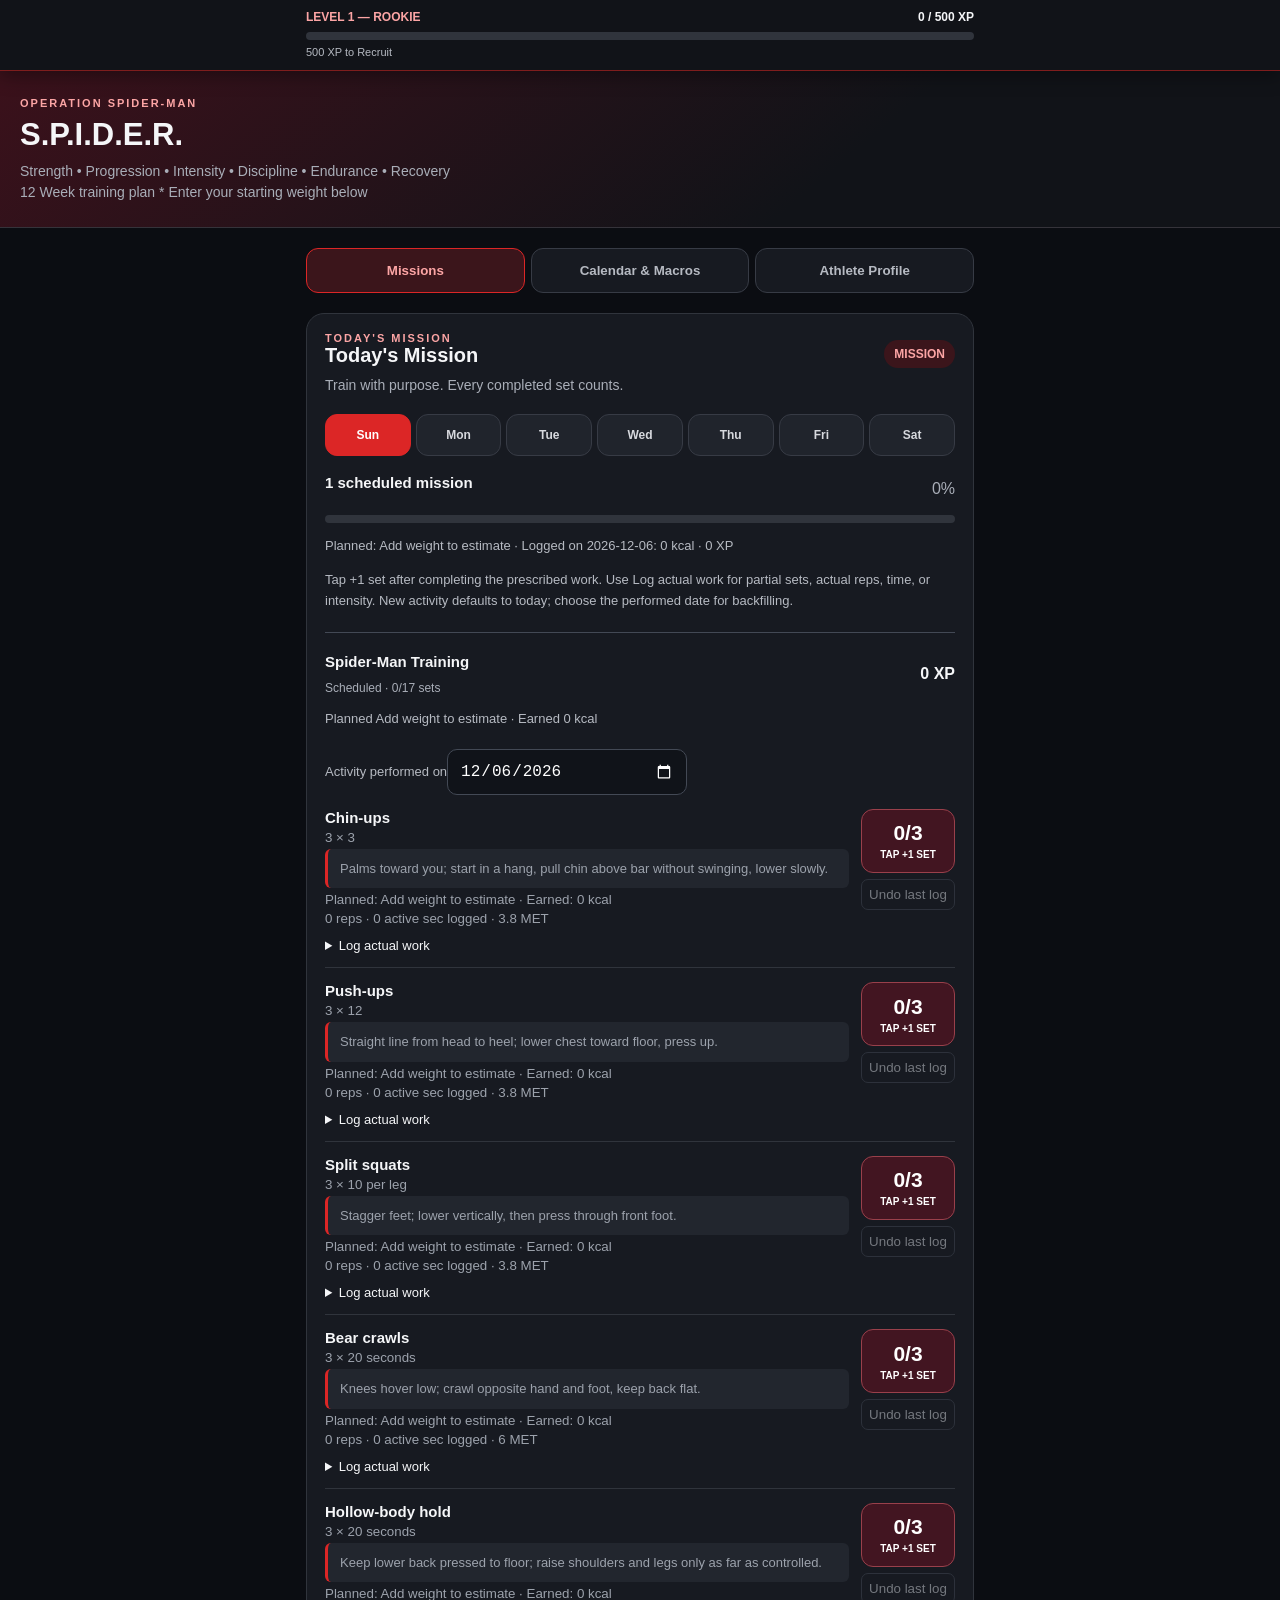
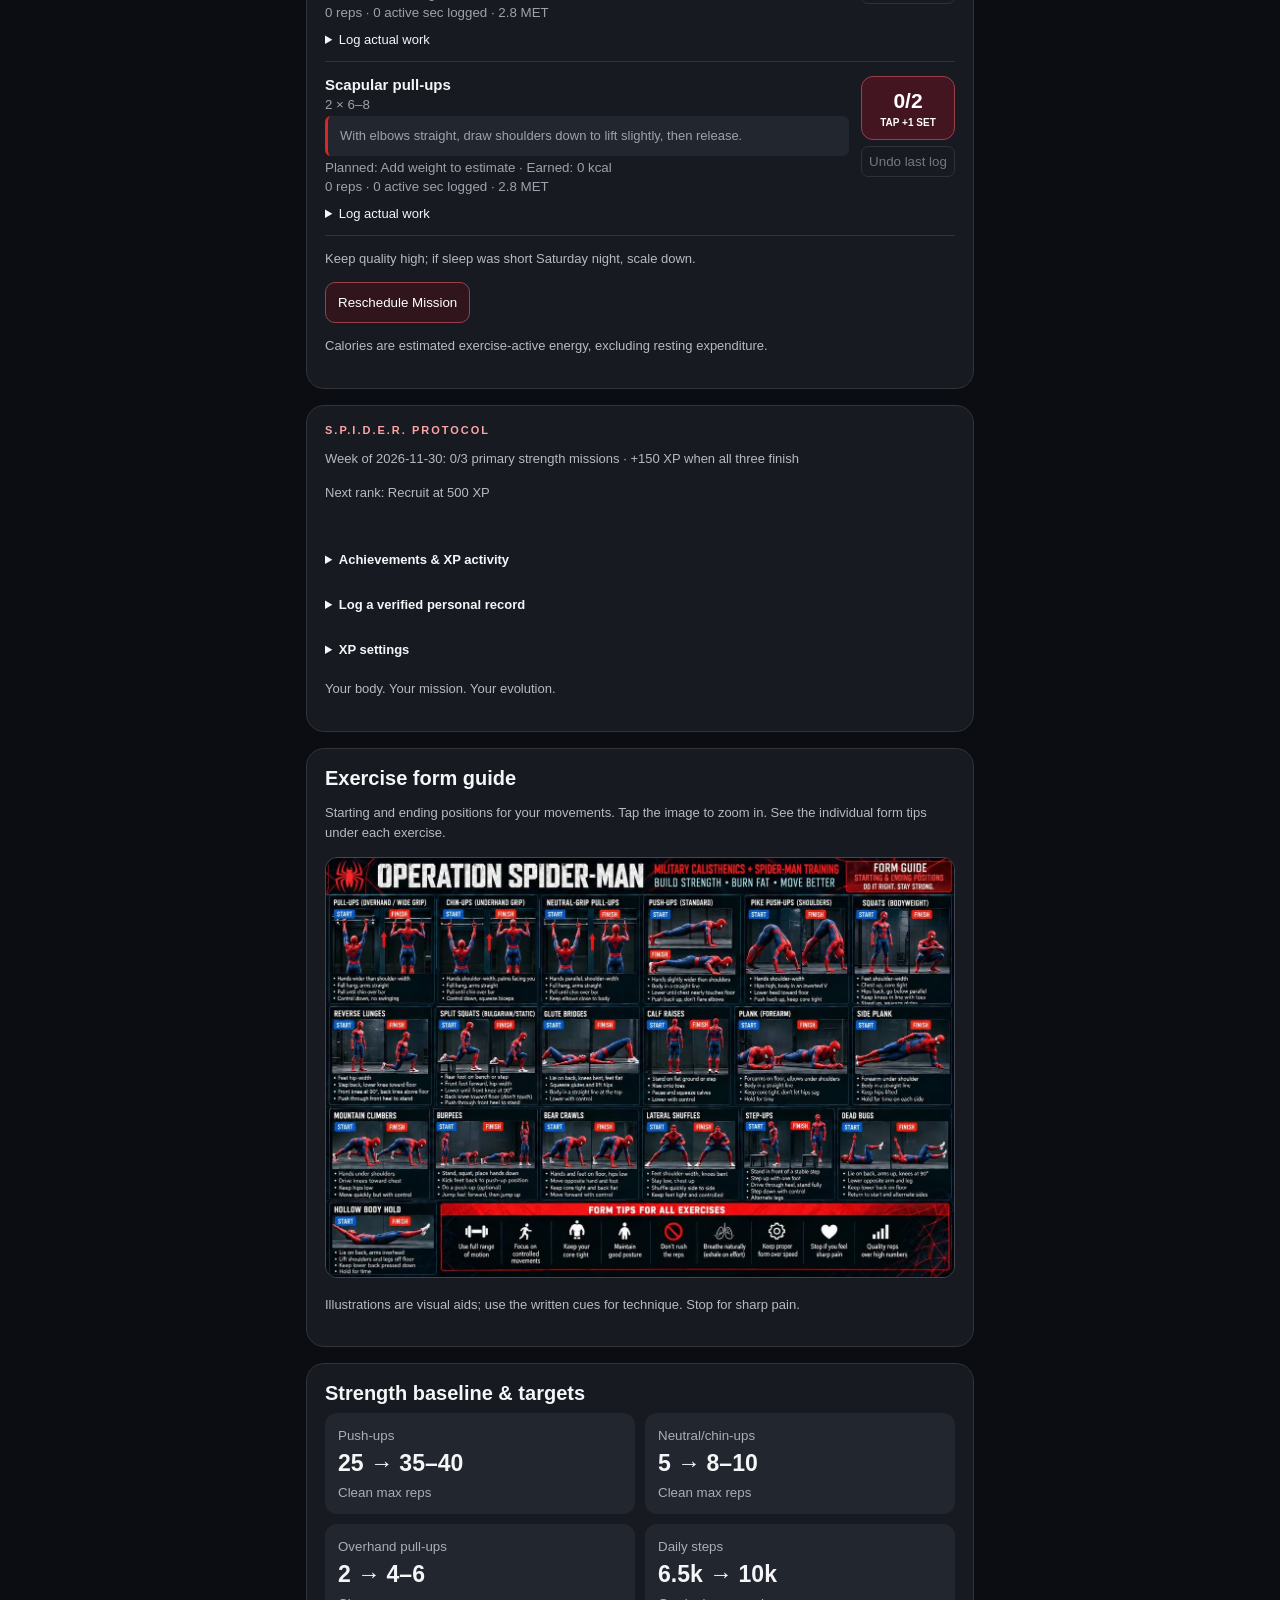
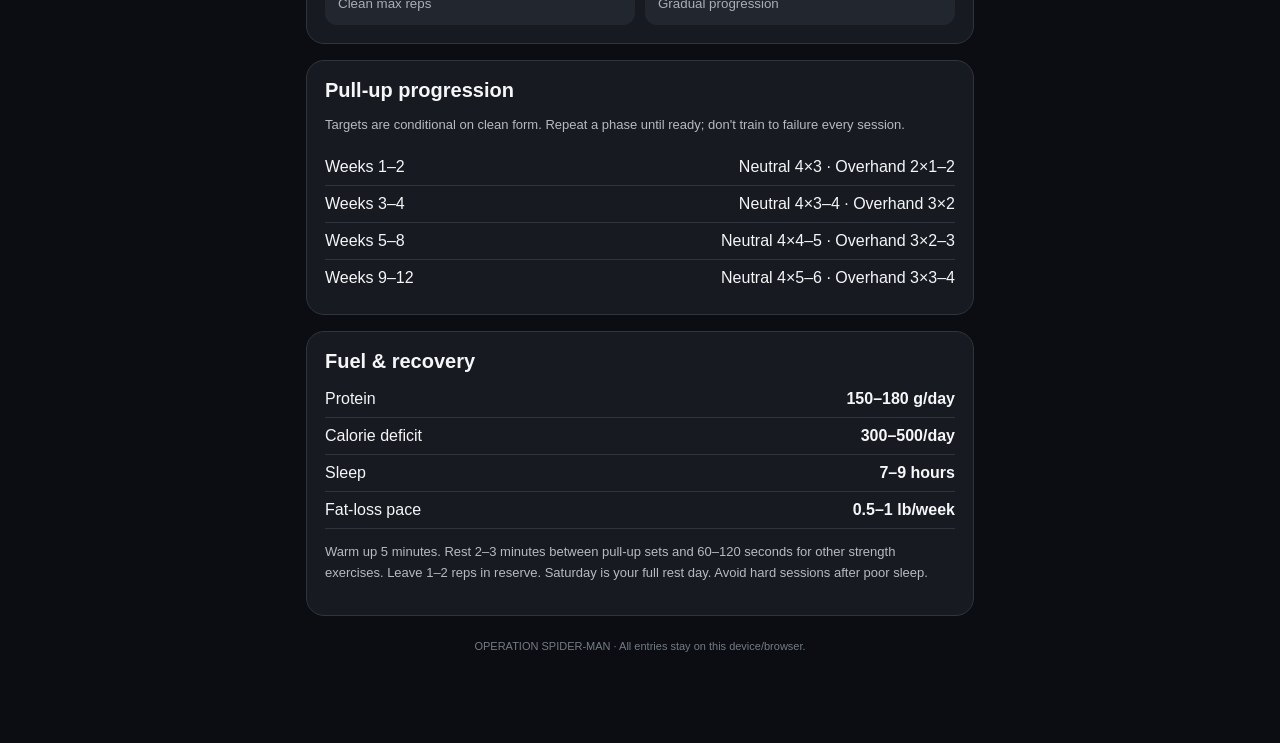
==== commit a83f695d: "Restore red buttons and accents across fitness interface" ====
--- a/index.html
+++ b/index.html
@@ -1 +1 @@
-<!doctype html><html lang="en"><head><meta charset="utf-8"><meta name="viewport" content="width=device-width,initial-scale=1,viewport-fit=cover"><meta name="theme-color" content="#111318"><meta name="apple-mobile-web-app-capable" content="yes"><meta name="apple-mobile-web-app-status-bar-style" content="black-translucent"><meta name="apple-mobile-web-app-title" content="Spider-Man Fit"><title>Operation Spider-Man</title><style>:root{color-scheme:dark;font-family:-apple-system,BlinkMacSystemFont,'Segoe UI',sans-serif}*{box-sizing:border-box}body{margin:0;background:#0b0d12;color:#f5f6f8}header{background:linear-gradient(140deg,#3b111b,#111318 65%);padding:calc(env(safe-area-inset-top) + 26px) 20px 24px;border-bottom:1px solid #35333a}.eyebrow{color:#fca5a5;font-size:11px;font-weight:800;letter-spacing:2px}.heading{font-size:31px;font-weight:900;margin:8px 0}.sub{color:#a9aeb8;font-size:14px;line-height:1.5}main{max-width:700px;margin:auto;padding:20px 16px 90px}.panel{background:#171a21;border:1px solid #30343c;border-radius:18px;padding:18px;margin-bottom:16px}.row{display:flex;align-items:center;justify-content:space-between;gap:12px}.muted{color:#a9aeb8}.pill{font-size:12px;border-radius:99px;padding:7px 10px;background:#3b151b;color:#fca5a5;font-weight:700}.days{display:grid;grid-template-columns:repeat(7,1fr);gap:5px;margin:18px 0}.day{background:#20242c;color:#d7d9de;border:1px solid #373b45;border-radius:12px;padding:13px 0;font-weight:750;font-size:12px}.day.active{background:#dc2626;border-color:#dc2626;color:#fff}.day.rest{border-color:#99404b}.exercise{display:flex;gap:12px;align-items:center;border-bottom:1px solid #30343c;padding:14px 0;cursor:pointer}.exercise:last-child{border:0}.exercise input{accent-color:#dc2626;width:23px;height:23px;flex:none}.exercise strong{display:block;font-size:15px}.exercise small{display:block;color:#9ca2ac;margin-top:4px}.exercise.done strong{text-decoration:line-through;color:#8c929c}.progress{height:8px;border-radius:9px;background:#30343c;overflow:hidden;margin:12px 0}.fill{height:100%;background:#dc2626;transition:width .2s}.statgrid{display:grid;grid-template-columns:repeat(2,1fr);gap:10px}.stat{background:#22262e;border-radius:12px;padding:13px}.stat b{display:block;font-size:23px;margin:6px 0}.stat small{color:#a9aeb8}.control{width:100%;border-radius:10px;background:#101319;border:1px solid #434955;color:white;padding:12px;font-size:16px}.action{background:#dc2626;border:0;border-radius:10px;padding:12px 14px;color:#fff;font-weight:800;cursor:pointer}.line{display:grid;grid-template-columns:1fr auto;gap:12px;padding:9px 0;border-bottom:1px solid #30343c}.line:last-child{border:0}.note{font-size:13px;color:#b6bac2;line-height:1.6}.footer{text-align:center;color:#747b85;font-size:11px;margin-top:24px}h2{margin:0 0 8px;font-size:20px}h3{font-size:15px;margin:0 0 12px}button:focus-visible,input:focus-visible{outline:2px solid #fca5a5;outline-offset:2px}.formpic{width:100%;height:auto;border-radius:12px;border:1px solid #414650}.formtip{border-left:3px solid #dc2626;padding:10px 12px;background:#22262e;border-radius:6px;margin-top:10px;font-size:13px;line-height:1.5}.xpbar{position:sticky;top:0;z-index:100;background:#111318;border-bottom:1px solid #7f1d1d;padding:calc(env(safe-area-inset-top) + 10px) 16px 10px;box-shadow:0 4px 18px #0006}.xpinner{max-width:668px;margin:auto}.xprow{display:flex;align-items:center;justify-content:space-between;gap:12px;font-size:13px}.xplevel{color:#fca5a5;font-weight:800}.xptrack{height:8px;background:#30343c;border-radius:9px;overflow:hidden;margin:8px 0 5px}.xpfill{height:100%;background:#dc2626;transition:width .2s}.xpnote{font-size:11px;color:#b6bac2;line-height:1.4}.xptotal{font-weight:800}header{padding-top:26px}@media(prefers-reduced-motion:reduce){.xpfill{transition:none}}.calendar-menu summary{cursor:pointer;font-weight:800;font-size:18px}.calendar-menu[open] summary{margin-bottom:16px}.calendar-controls{display:flex;align-items:center;justify-content:space-between;gap:8px;margin:14px 0}.calendar-controls button,.calendar-today{background:#30161c;color:#fff;border:1px solid #8b303b;border-radius:8px;padding:10px;cursor:pointer}.calendar-grid{display:grid;grid-template-columns:repeat(7,minmax(0,1fr));gap:5px}.calendar-weekday{text-align:center;font-size:11px;color:#b6bac2;padding:5px 0}.calendar-date{min-height:53px;padding:5px 1px;border:1px solid #66232d;border-radius:8px;background:var(--heat);color:#fff;cursor:pointer;font-size:13px}.calendar-date small{display:block;font-size:9px;margin-top:4px}.calendar-date[aria-pressed=true]{outline:2px solid #fff;outline-offset:1px}.calendar-date:disabled{opacity:.45;cursor:default}.calendar-date.is-today{border-bottom:3px solid #fca5a5}.calendar-legend{display:flex;gap:5px;align-items:center;font-size:11px;margin:14px 0;color:#b6bac2}.calendar-swatch{width:22px;height:12px;border-radius:3px}.calendar-date-input{margin-top:12px;max-width:240px;color-scheme:dark}.calendar-best{font-size:13px;line-height:1.7;padding-left:22px}.calendar-best button{background:none;border:0;color:#fca5a5;text-align:left;cursor:pointer;font:inherit;text-decoration:underline}.selected-date{font-size:13px;color:#fca5a5;margin:12px 0}.protocol details{margin:14px 0}.protocol summary{cursor:pointer;font-weight:700;padding:8px 0}.protocol label{display:block;margin:10px 0 6px;font-size:13px}.protocol .control{max-width:100%;min-width:0}.xp-achievements,.xp-activity{padding-left:20px;font-size:13px;line-height:1.7}.xp-achievements li{color:#9ca2ac}.xp-achievements .earned{color:#fca5a5}.xp-feedback{color:#fca5a5;font-weight:700;font-size:13px;min-height:1em}.xp-secondary{border:1px solid #99404b;background:#30161c;color:#fff;border-radius:10px;padding:12px;cursor:pointer}.pr-confirm{line-height:1.6}.pr-confirm input{accent-color:#dc2626}.xprow{flex-wrap:wrap}.xpbar .xplevel{font-size:12px}.xpbar .xptotal{font-size:12px}button:disabled{opacity:.5;cursor:default} [hidden]{display:none!important}@media(max-width:360px){main{padding-left:10px;padding-right:10px}.panel{padding:12px}.day{font-size:11px}.xpbar{padding-left:10px;padding-right:10px}}.set-exercise{align-items:flex-start;cursor:default}.set-description{flex:1;min-width:0}.set-controls{flex:0 0 94px;display:grid;gap:6px}.set-tap{min-height:64px;border:1px solid #99404b;border-radius:12px;color:white;background:#421521;cursor:pointer;font-weight:800;touch-action:manipulation}.set-tap span{display:block;font-size:21px}.set-tap small{color:inherit;font-size:10px}.set-tap.stage-1{background:#b91c35}.set-tap.stage-2{background:#b9480d}.set-tap.stage-3,.set-tap.stage-4{background:#e9b949;color:#171a21}.set-tap.set-complete{background:#3d434d;border-color:#6b7280;color:#d1d5db;opacity:1}.set-undo{background:transparent;color:#d1d5db;border:1px solid #434955;border-radius:7px;padding:7px;cursor:pointer;touch-action:manipulation}.set-exercise.done .set-description{opacity:.65}@media(max-width:360px){.set-controls{flex-basis:82px}.set-exercise{gap:8px}}.set-tap.set-complete{position:relative;overflow:hidden;padding:0 0 6px}.complete-art{display:block;width:100%;height:auto;border-radius:10px 10px 0 0}.set-tap.set-complete span{font-size:15px;margin-top:4px}.set-tap.set-complete small{display:none}</style><link rel="icon" type="image/png" sizes="32x32" href="favicon.png"><link rel="apple-touch-icon" sizes="180x180" href="apple-touch-icon.png"><link rel="manifest" href="site.webmanifest"><link rel="stylesheet" href="fitness.css?v=2"></head><body><aside class="xpbar" aria-label="Workout experience"><div class="xpinner"><div class="xprow"><span class="xplevel" id="xpLevel">LEVEL 1</span><span class="xptotal" id="xpTotal" aria-live="polite" aria-atomic="true">0 XP</span></div><div class="xptrack" id="xpProgress" role="progressbar" aria-label="Progress to next level" aria-valuemin="0" aria-valuemax="100" aria-valuenow="0"><div class="xpfill" id="xpFill"></div></div><div class="xpnote"><span id="xpNext">500 XP to Recruit</span></div></div></aside><header><div class="eyebrow">OPERATION SPIDER-MAN</div><div class="heading">S.P.I.D.E.R.</div><div class="sub">Strength • Progression • Intensity • Discipline • Endurance • Recovery<br>12 Week training plan * <span id="startingWeightLabel">Enter your starting weight below</span></div></header><main><section class="panel protocol"><div class="eyebrow">S.P.I.D.E.R. PROTOCOL</div><p id="xpMission" class="note"></p><p id="xpNextUnlock" class="note"></p><p id="xpFeedback" class="xp-feedback" role="status" aria-live="polite"></p><details><summary>Achievements &amp; XP activity</summary><ul id="xpAchievements" class="xp-achievements"></ul><h3>Recent XP activity</h3><ul id="xpActivity" class="xp-activity"></ul><p class="note">Monday, Wednesday, Sunday: 100 XP each. Tuesday: 40 XP. Thursday and Friday: 75 XP each. Saturday: 50 XP after explicit regeneration. All scheduled exercises must be checked. Complete Monday, Wednesday and Sunday in one Monday–Sunday week for +150 XP. Achievements are cosmetic and remain unlocked even if a workout is later edited.</p></details><details><summary>Log a verified personal record</summary><p class="note">A PR is a single clean set you personally verify, not the sum of multiple sets. Your first verified best and each higher best earn +100 XP. Entries are self-verified.</p><label for="prExercise">Exercise</label><select class="control" id="prExercise"><option value="pullup">Pull-ups (clean overhand set)</option><option value="pushup">Push-ups (clean set)</option></select><label for="prDate">Date</label><input class="control" type="date" id="prDate"><label for="prReps">Reps in one set</label><input class="control" type="number" min="1" max="1000" step="1" inputmode="numeric" id="prReps"><label class="pr-confirm"><input type="checkbox" id="prVerified"> I verify these were clean reps in one continuous set.</label><button class="action" id="savePR">Save verified PR</button><p class="note" id="prStatus" role="status"></p></details><details><summary>XP settings</summary><p class="note">XP rules v1. Progress stays in this browser. Reset clears XP, PRs, regeneration and achievements, but preserves workout and weight history. Completed workouts are excluded until marked incomplete and completed again.</p><button id="resetXP" class="xp-secondary">Reset XP Progress</button></details><p class="note">Your body. Your mission. Your evolution.</p></section><section class="panel"><h2>Your starting weight</h2><p class="note">Enter your weight to personalize your training plan. Saved only in this browser.</p><label for="startingWeight" class="note">Starting weight (lb)</label><div class="row"><input id="startingWeight" class="control" type="number" min="70" max="700" step="0.1" placeholder="Enter your weight" inputmode="decimal"><button class="action" id="saveStartingWeight">Save</button></div><p id="startingWeightStatus" class="note" role="status"></p></section><details class="panel calendar-menu" id="calendarMenu"><summary>XP calendar &amp; date menu</summary><label for="workoutDate" class="note">Choose workout date</label><br><input id="workoutDate" class="control calendar-date-input" type="date"><div class="calendar-controls"><button id="previousMonth" aria-label="Previous month">‹</button><strong id="calendarMonth"></strong><button id="nextMonth" aria-label="Next month">›</button><button class="calendar-today" id="calendarToday">Today</button></div><div class="calendar-grid" id="xpCalendar" aria-label="Daily XP calendar"></div><div class="calendar-legend">Less XP <span class="calendar-swatch" style="background:#251217"></span><span class="calendar-swatch" style="background:#641b27"></span><span class="calendar-swatch" style="background:#a92335"></span><span class="calendar-swatch" style="background:#e53946"></span> More XP</div><p class="note" id="calendarStats"></p><h3>Your highest-XP days</h3><ol class="calendar-best" id="bestDays"></ol><p class="note">XP comes from complete scheduled workouts, weekly missions, regeneration and verified PRs. Select past dates to update your log. Future dates are view-only.</p></details><section class="panel"><div class="row"><div><div class="eyebrow">TODAY'S MISSION</div><h2 id="todayTitle">Loading…</h2></div><span class="pill" id="todayBadge">READY</span></div><div class="sub" id="todaySub"></div><div class="days" id="days"></div><div class="row"><h3 id="workoutName"></h3><span class="muted" id="count"></span></div><div class="progress"><div class="fill" id="fill"></div></div><p class="note" id="xpReward"></p><p class="note">Tap once after each set: burgundy → red → orange → gold. Grey means complete. Use Undo to correct a tap. Sets per leg include both sides; circuits track 2 rounds.</p><div id="exercises"></div><div id="regeneration" hidden><button class="action" id="completeRegeneration">Complete Regeneration</button> <button class="xp-secondary" id="undoRegeneration" hidden>Undo regeneration</button></div><p class="note" id="workoutNote"></p></section><section class="panel"><h2>Exercise form guide</h2><p class="note">Starting and ending positions for your movements. Tap the image to zoom in. See the individual form tips under each exercise.</p><a href="form-guide.webp?v=190be637551b" target="_blank" rel="noopener"><img class="formpic" src="form-guide.webp?v=190be637551b" alt="Exercise form illustrations with start and finish positions" loading="lazy"></a><p class="note">Illustrations are visual aids; use the written cues for technique. Stop for sharp pain.</p></section><section class="panel"><h2>Strength baseline & targets</h2><div class="statgrid"><div class="stat"><small>Push-ups</small><b>25 → 35–40</b><small>Clean max reps</small></div><div class="stat"><small>Neutral/chin-ups</small><b>5 → 8–10</b><small>Clean max reps</small></div><div class="stat"><small>Overhand pull-ups</small><b>2 → 4–6</b><small>Clean max reps</small></div><div class="stat"><small>Daily steps</small><b>6.5k → 10k</b><small>Gradual progression</small></div></div></section><section class="panel"><h2>Pull-up progression</h2><p class="note">Targets are conditional on clean form. Repeat a phase until ready; don't train to failure every session.</p><div class="line"><span>Weeks 1–2</span><span>Neutral 4×3 · Overhand 2×1–2</span></div><div class="line"><span>Weeks 3–4</span><span>Neutral 4×3–4 · Overhand 3×2</span></div><div class="line"><span>Weeks 5–8</span><span>Neutral 4×4–5 · Overhand 3×2–3</span></div><div class="line"><span>Weeks 9–12</span><span>Neutral 4×5–6 · Overhand 3×3–4</span></div></section><section class="panel"><h2>Bodyweight log</h2><p class="note">Weigh in under similar conditions. Follow the weekly trend, not daily fluctuations.</p><div class="row"><input id="weight" class="control" type="number" min="70" max="700" step="0.1" placeholder="Weight (lb)" aria-label="Weight in pounds"><button class="action" id="saveWeight">Save</button></div><p id="weightStatus" class="note"></p><div id="weightHistory"></div></section><section class="panel"><h2>Fuel & recovery</h2><div class="line"><span>Protein</span><b>150–180 g/day</b></div><div class="line"><span>Calorie deficit</span><b>300–500/day</b></div><div class="line"><span>Sleep</span><b>7–9 hours</b></div><div class="line"><span>Fat-loss pace</span><b>0.5–1 lb/week</b></div><p class="note">Warm up 5 minutes. Rest 2–3 minutes between pull-up sets and 60–120 seconds for other strength exercises. Leave 1–2 reps in reserve. Saturday is your full rest day. Avoid hard sessions after poor sleep.</p></section><section class="panel"><h2>Protect your progress</h2><p class="note">Export a JSON backup before clearing browser data or changing devices. Import restores missing records; existing local entries win conflicts. Save backups privately—they include weight and workout history.</p><button class="action" id="exportBackup">Export Backup</button><label class="note" for="importBackup" style="display:block;margin-top:16px">Import Backup (JSON)</label><input id="importBackup" type="file" accept=".json,application/json" style="max-width:100%"><p class="note" id="backupStatus" role="status"></p></section><div class="footer">OPERATION SPIDER-MAN · All entries stay on this device/browser.</div></main><script src="fitness-engine.js?v=2"></script><script src="xp-engine.js?v=1"></script><script>const plan=[{day:'Sunday',name:'Spider-Man Training',sub:'Full-body athletic session',ex:[['Chin-ups','3 × 3'],['Push-ups','3 × 12'],['Split squats','3 × 10 per leg'],['Bear crawls','3 × 20 seconds'],['Hollow-body hold','3 × 20 seconds'],['Scapular pull-ups','2 × 6–8']],note:'Keep quality high; if sleep was short Saturday night, scale down.'},{day:'Monday',name:'Upper Body Strength',sub:'Pull-ups · Push-ups · Shoulders · Core',ex:[['Neutral-grip pull-ups','4 × 3'],['Standard push-ups','3 × 12–15'],['Overhand pull-ups','2 × 1–2'],['Pike push-ups','2 × 6–8'],['Forearm plank','3 × 30–45 seconds']],note:'Rest 2–3 minutes between pull-up sets. Do not chase failure.'},{day:'Tuesday',name:'Active Recovery',sub:'Walk and restore mobility',ex:[['Brisk walking','25–40 minutes'],['Hip and shoulder mobility','5–10 minutes']],note:'Easy effort. Build toward 8,000–10,000 steps over time.'},{day:'Wednesday',name:'Military Legs + Core',sub:'Lower-body strength and trunk stability',ex:[['Bodyweight squats','3 × 18–25'],['Reverse lunges','3 × 10 per leg'],['Single-leg glute bridges','3 × 8 per leg'],['Calf raises','3 × 20'],['Dead bugs','3 × 10 per side'],['Side planks','2 × 30 seconds per side']],note:'Control every rep. Make exercises harder before adding endless repetitions.'},{day:'Thursday',name:'Optional Conditioning',sub:'Short military cardio circuit',ex:[['March or jog in place','60 seconds'],['Mountain climbers','20 total'],['Step-ups','10 per leg'],['Burpees (step-back allowed)','5'],['Rest','90 seconds']],note:'Do 2–3 rounds at a controlled pace. Skip if recovery is poor.'},{day:'Friday',name:'Moderate Military Circuit',sub:'Strength endurance circuit',ex:[['Neutral-grip pull-ups','2 reps'],['Push-ups','10 reps'],['Squats','15 reps'],['Mountain climbers','20 total'],['Forearm plank','30 seconds']],note:'2 rounds, 90–120 seconds between rounds. This is optional if you are fatigued; do not push to failure.'},{day:'Saturday',name:'FULL REST DAY',sub:'Work your shift · Lounge · Recover',ex:[],note:'No scheduled workout. Relax, eat well, and recover without guilt.'}];const cues={'Chin-ups':'Palms toward you; start in a hang, pull chin above bar without swinging, lower slowly.','Neutral-grip pull-ups':'Palms face each other; pull elbows down toward ribs and lower under control.','Overhand pull-ups':'Palms away; use a comfortable width and pull without swinging.','Standard push-ups':'Straight line from head to heel; lower chest toward floor, press up.','Push-ups':'Straight line from head to heel; lower chest toward floor, press up.','Pike push-ups':'Hips high in an inverted V; lower head between hands, press up.','Bodyweight squats':'Feet shoulder-width; squat with heels down and knees tracking over toes, then stand.','Squats':'Sit down between hips with heels planted, then stand tall.','Reverse lunges':'Step back and lower under control, then push through front foot to stand.','Split squats':'Stagger feet; lower vertically, then press through front foot.','Single-leg glute bridges':'One foot planted; lift hips without arching back, then lower.','Calf raises':'Rise onto toes, pause, lower slowly.','Dead bugs':'Opposite arm and leg extend while lower back stays gently pressed down.','Forearm plank':'Elbows under shoulders; body straight, brace and breathe.','Side planks':'Elbow under shoulder; lift hips into a straight line.','Mountain climbers':'Start in high plank; alternate driving knees forward without bouncing hips.','Step-ups':'Step onto stable platform; straighten standing leg and step down slowly.','Burpees (step-back allowed)':'Hands to floor, step back to plank, step forward, stand tall.','Bear crawls':'Knees hover low; crawl opposite hand and foot, keep back flat.','Hollow-body hold':'Keep lower back pressed to floor; raise shoulders and legs only as far as controlled.','Scapular pull-ups':'With elbows straight, draw shoulders down to lift slightly, then release.'};const $=id=>document.getElementById(id);let selectedDate=new Date();selectedDate.setHours(12,0,0,0);let selected=selectedDate.getDay();let calendarMonth=new Date(selectedDate.getFullYear(),selectedDate.getMonth(),1,12);let checks=JSON.parse(localStorage.getItem('spiderman-checks')||'{}');let exerciseSets=JSON.parse(localStorage.getItem('spiderman-sets-v1')||'{}');let weights=JSON.parse(localStorage.getItem('spiderman-weights')||'[]');let startingWeight=Number(localStorage.getItem('spiderman-starting-weight'))||null;function dateKey(d){return [d.getFullYear(),String(d.getMonth()+1).padStart(2,'0'),String(d.getDate()).padStart(2,'0')].join('-')}function key(){const d=selectedDate;return [d.getFullYear(),String(d.getMonth()+1).padStart(2,'0'),String(d.getDate()).padStart(2,'0')].join('-')}function setTarget(day,index){const match=plan[day].ex[index][1].match(/^(\d+)\s*×/);return match?Number(match[1]):(day===4||day===5?2:1)}function setsDone(day,index,date=key()){const target=setTarget(day,index),entry=date+'-'+day;const logged=exerciseSets[entry]?.[index];return Number.isInteger(logged)?Math.max(0,Math.min(target,logged)):(checks[entry]?.[index]===true?target:0)}function updateSet(index,delta){if(key()>dateKey(new Date())||!xpClockOK())return;const entry=key()+'-'+selected,target=setTarget(selected,index),before=setsDone(selected,index),after=Math.max(0,Math.min(target,before+delta));if(after===before)return;exerciseSets[entry]??={};exerciseSets[entry][index]=after;checks[entry]??={};checks[entry][index]=after===target;localStorage.setItem('spiderman-sets-v1',JSON.stringify(exerciseSets));localStorage.setItem('spiderman-checks',JSON.stringify(checks));render()}function render(){renderXP();const p=plan[selected],today=new Date().getDay();$('todayTitle').textContent=key()===dateKey(new Date())?'Today: '+p.day:p.day+' · '+selectedDate.toLocaleDateString(undefined,{month:'short',day:'numeric',year:'numeric'});$('todayBadge').textContent=selected===6?'REST':key()===dateKey(new Date())?'TODAY':'PLAN';$('todaySub').textContent=p.sub;$('days').innerHTML=plan.map((v,i)=>'<button class="day '+(selected===i?'active ':'')+(i===6?'rest':'')+'" data-day="'+i+'">'+v.day.slice(0,3)+'<small style="display:block;font-size:9px;margin-top:4px">+'+SpiderXP.rewards[i]+' XP</small></button>').join('');document.querySelectorAll('[data-day]').forEach(b=>b.onclick=()=>{const d=new Date(selectedDate);d.setDate(d.getDate()+Number(b.dataset.day)-selected);selectDate(d)});$('workoutName').textContent=p.name;const ck=checks[key()+'-'+selected]||{};let done=p.ex.filter((_,i)=>ck[i]).length;$('count').textContent=p.ex.length?done+'/'+p.ex.length:'Recovery';$('fill').style.width=(p.ex.length?100*done/p.ex.length:100)+'%';$('exercises').innerHTML=p.ex.map((e,i)=>{const target=setTarget(selected,i),done=setsDone(selected,i),complete=done===target,disabled=key()>dateKey(new Date())||!xpClockOK();return '<div class="exercise set-exercise '+(complete?'done':'')+'"><div class="set-description"><strong>'+e[0]+'</strong><small>'+e[1]+((selected===4||selected===5)?' · 2 rounds tracked':'')+'</small><small class="formtip">'+(cues[e[0]]||'Use controlled movement and comfortable alignment.')+'</small></div><div class="set-controls"><button class="set-tap stage-'+Math.min(done,4)+(complete?' set-complete':'')+'" data-set="'+i+'" '+(disabled||complete?'disabled':'')+' aria-label="'+e[0]+': '+done+' of '+target+' sets complete'+(complete?'':'. Mark next set complete')+'">'+(complete?'<img class="complete-art" src="complete-badge.webp?v=fb0d996c9001" alt="Complete">':'')+'<span>'+done+'/'+target+'</span><small>'+(complete?'COMPLETE':'TAP +1 SET')+'</small></button><button class="set-undo" data-undo="'+i+'" '+(disabled||done===0?'disabled':'')+' aria-label="Undo one set of '+e[0]+'">Undo</button></div></div>'}).join('');document.querySelectorAll('[data-set]').forEach(button=>button.onclick=()=>updateSet(Number(button.dataset.set),1));document.querySelectorAll('[data-undo]').forEach(button=>button.onclick=()=>updateSet(Number(button.dataset.undo),-1));$('workoutNote').textContent=p.note;renderCalendar()}function renderXP(){}function renderWeights(){$('weightHistory').innerHTML=weights.slice(-6).reverse().map(w=>'<div class="line"><span>'+w.date+'</span><b>'+w.value+' lb</b></div>').join('');$('weightStatus').textContent=weights.length?'Latest: '+weights[weights.length-1].value+' lb'+(startingWeight?' · Starting: '+startingWeight+' lb':''):'No weigh-ins saved yet.'}$('saveWeight').onclick=()=>{const n=Number($('weight').value);if(!Number.isFinite(n)||n<70||n>700){$('weightStatus').textContent='Enter a valid weight in pounds.';return}weights.push({date:dateKey(new Date()),value:n});localStorage.setItem('spiderman-weights',JSON.stringify(weights));$('weight').value='';renderWeights()};function dailyXP(){return {}}function parseDate(value){if(!/^\d{4}-\d{2}-\d{2}$/.test(value))return null;const [y,m,d]=value.split('-').map(Number);const date=new Date(y,m-1,d,12);return dateKey(date)===value?date:null}function selectDate(date){selectedDate=date;selected=selectedDate.getDay();calendarMonth=new Date(date.getFullYear(),date.getMonth(),1,12);render()}function heatColor(points,max){if(!points)return '#251217';const ratio=points/Math.max(max,10);return ratio<=.25?'#641b27':ratio<=.5?'#8c2030':ratio<=.75?'#b9273a':'#e53946'}function renderCalendar(){const totals=dailyXP(checks);const highest=Math.max(10,...Object.values(totals));const y=calendarMonth.getFullYear(),m=calendarMonth.getMonth();$('workoutDate').value=key();$('calendarMonth').textContent=calendarMonth.toLocaleDateString(undefined,{month:'long',year:'numeric'});let markup=['Sun','Mon','Tue','Wed','Thu','Fri','Sat'].map(day=>'<span class="calendar-weekday">'+day+'</span>').join('');for(let i=0;i<calendarMonth.getDay();i++)markup+='<span></span>';let monthXP=0;for(let day=1;day<=new Date(y,m+1,0).getDate();day++){const d=new Date(y,m,day,12),date=dateKey(d),xp=totals[date]||0;monthXP+=xp;markup+='<button class="calendar-date '+(date===dateKey(new Date())?'is-today':'')+'" style="--heat:'+heatColor(xp,highest)+'" data-date="'+date+'" aria-pressed="'+(date===key())+'" aria-label="'+date+', '+xp+' XP"><span>'+day+'</span><small>'+xp+' XP</small></button>'}$('xpCalendar').innerHTML=markup;$('xpCalendar').querySelectorAll('[data-date]').forEach(button=>button.onclick=()=>selectDate(parseDate(button.dataset.date)));$('calendarStats').textContent='Selected day: '+(totals[key()]||0)+' XP · This month: '+monthXP+' XP. Colors are relative to your highest-XP day.';const best=Object.entries(totals).filter(([,xp])=>xp>0).sort((a,b)=>b[1]-a[1]||b[0].localeCompare(a[0])).slice(0,5);$('bestDays').innerHTML=best.length?best.map(([date,xp])=>'<li><button data-best="'+date+'">'+parseDate(date).toLocaleDateString(undefined,{month:'short',day:'numeric',year:'numeric'})+' — '+xp+' XP</button></li>').join(''):'<li>Complete an exercise to start your XP history.</li>';$('bestDays').querySelectorAll('[data-best]').forEach(button=>button.onclick=()=>selectDate(parseDate(button.dataset.best)))}$('workoutDate').onchange=()=>{const date=parseDate($('workoutDate').value);if(date)selectDate(date)};$('previousMonth').onclick=()=>{calendarMonth.setMonth(calendarMonth.getMonth()-1);renderCalendar()};$('nextMonth').onclick=()=>{calendarMonth.setMonth(calendarMonth.getMonth()+1);renderCalendar()};$('calendarToday').onclick=()=>{const now=new Date();now.setHours(12,0,0,0);selectDate(now)};function renderStartingWeight(){$('startingWeightLabel').textContent=startingWeight?'Starting weight: '+startingWeight+' lb':'Enter your starting weight below';$('startingWeight').value=startingWeight||''}function saveStartingWeight(){const n=Number($('startingWeight').value);if(!Number.isFinite(n)||n<70||n>700){$('startingWeightStatus').textContent='Enter a weight between 70 and 700 lb.';return}startingWeight=Math.round(n*10)/10;localStorage.setItem('spiderman-starting-weight',String(startingWeight));renderStartingWeight();renderWeights();$('startingWeightStatus').textContent='Starting weight saved: '+startingWeight+' lb.'}$('saveStartingWeight').onclick=saveStartingWeight;$('startingWeight').onkeydown=event=>{if(event.key==='Enter')saveStartingWeight()};renderStartingWeight();renderWeights();</script><script>try { SpiderFitness.captureLegacy(localStorage); } catch (error) { console.error(error); }</script><script src="xp-ui.js?v=2"></script><script src="backup.js?v=2"></script><script src="fitness-ui.js?v=2"></script></body></html>
+<!doctype html><html lang="en"><head><meta charset="utf-8"><meta name="viewport" content="width=device-width,initial-scale=1,viewport-fit=cover"><meta name="theme-color" content="#111318"><meta name="apple-mobile-web-app-capable" content="yes"><meta name="apple-mobile-web-app-status-bar-style" content="black-translucent"><meta name="apple-mobile-web-app-title" content="Spider-Man Fit"><title>Operation Spider-Man</title><style>:root{color-scheme:dark;font-family:-apple-system,BlinkMacSystemFont,'Segoe UI',sans-serif}*{box-sizing:border-box}body{margin:0;background:#0b0d12;color:#f5f6f8}header{background:linear-gradient(140deg,#3b111b,#111318 65%);padding:calc(env(safe-area-inset-top) + 26px) 20px 24px;border-bottom:1px solid #35333a}.eyebrow{color:#fca5a5;font-size:11px;font-weight:800;letter-spacing:2px}.heading{font-size:31px;font-weight:900;margin:8px 0}.sub{color:#a9aeb8;font-size:14px;line-height:1.5}main{max-width:700px;margin:auto;padding:20px 16px 90px}.panel{background:#171a21;border:1px solid #30343c;border-radius:18px;padding:18px;margin-bottom:16px}.row{display:flex;align-items:center;justify-content:space-between;gap:12px}.muted{color:#a9aeb8}.pill{font-size:12px;border-radius:99px;padding:7px 10px;background:#3b151b;color:#fca5a5;font-weight:700}.days{display:grid;grid-template-columns:repeat(7,1fr);gap:5px;margin:18px 0}.day{background:#20242c;color:#d7d9de;border:1px solid #373b45;border-radius:12px;padding:13px 0;font-weight:750;font-size:12px}.day.active{background:#dc2626;border-color:#dc2626;color:#fff}.day.rest{border-color:#99404b}.exercise{display:flex;gap:12px;align-items:center;border-bottom:1px solid #30343c;padding:14px 0;cursor:pointer}.exercise:last-child{border:0}.exercise input{accent-color:#dc2626;width:23px;height:23px;flex:none}.exercise strong{display:block;font-size:15px}.exercise small{display:block;color:#9ca2ac;margin-top:4px}.exercise.done strong{text-decoration:line-through;color:#8c929c}.progress{height:8px;border-radius:9px;background:#30343c;overflow:hidden;margin:12px 0}.fill{height:100%;background:#dc2626;transition:width .2s}.statgrid{display:grid;grid-template-columns:repeat(2,1fr);gap:10px}.stat{background:#22262e;border-radius:12px;padding:13px}.stat b{display:block;font-size:23px;margin:6px 0}.stat small{color:#a9aeb8}.control{width:100%;border-radius:10px;background:#101319;border:1px solid #434955;color:white;padding:12px;font-size:16px}.action{background:#dc2626;border:0;border-radius:10px;padding:12px 14px;color:#fff;font-weight:800;cursor:pointer}.line{display:grid;grid-template-columns:1fr auto;gap:12px;padding:9px 0;border-bottom:1px solid #30343c}.line:last-child{border:0}.note{font-size:13px;color:#b6bac2;line-height:1.6}.footer{text-align:center;color:#747b85;font-size:11px;margin-top:24px}h2{margin:0 0 8px;font-size:20px}h3{font-size:15px;margin:0 0 12px}button:focus-visible,input:focus-visible{outline:2px solid #fca5a5;outline-offset:2px}.formpic{width:100%;height:auto;border-radius:12px;border:1px solid #414650}.formtip{border-left:3px solid #dc2626;padding:10px 12px;background:#22262e;border-radius:6px;margin-top:10px;font-size:13px;line-height:1.5}.xpbar{position:sticky;top:0;z-index:100;background:#111318;border-bottom:1px solid #7f1d1d;padding:calc(env(safe-area-inset-top) + 10px) 16px 10px;box-shadow:0 4px 18px #0006}.xpinner{max-width:668px;margin:auto}.xprow{display:flex;align-items:center;justify-content:space-between;gap:12px;font-size:13px}.xplevel{color:#fca5a5;font-weight:800}.xptrack{height:8px;background:#30343c;border-radius:9px;overflow:hidden;margin:8px 0 5px}.xpfill{height:100%;background:#dc2626;transition:width .2s}.xpnote{font-size:11px;color:#b6bac2;line-height:1.4}.xptotal{font-weight:800}header{padding-top:26px}@media(prefers-reduced-motion:reduce){.xpfill{transition:none}}.calendar-menu summary{cursor:pointer;font-weight:800;font-size:18px}.calendar-menu[open] summary{margin-bottom:16px}.calendar-controls{display:flex;align-items:center;justify-content:space-between;gap:8px;margin:14px 0}.calendar-controls button,.calendar-today{background:#30161c;color:#fff;border:1px solid #8b303b;border-radius:8px;padding:10px;cursor:pointer}.calendar-grid{display:grid;grid-template-columns:repeat(7,minmax(0,1fr));gap:5px}.calendar-weekday{text-align:center;font-size:11px;color:#b6bac2;padding:5px 0}.calendar-date{min-height:53px;padding:5px 1px;border:1px solid #66232d;border-radius:8px;background:var(--heat);color:#fff;cursor:pointer;font-size:13px}.calendar-date small{display:block;font-size:9px;margin-top:4px}.calendar-date[aria-pressed=true]{outline:2px solid #fff;outline-offset:1px}.calendar-date:disabled{opacity:.45;cursor:default}.calendar-date.is-today{border-bottom:3px solid #fca5a5}.calendar-legend{display:flex;gap:5px;align-items:center;font-size:11px;margin:14px 0;color:#b6bac2}.calendar-swatch{width:22px;height:12px;border-radius:3px}.calendar-date-input{margin-top:12px;max-width:240px;color-scheme:dark}.calendar-best{font-size:13px;line-height:1.7;padding-left:22px}.calendar-best button{background:none;border:0;color:#fca5a5;text-align:left;cursor:pointer;font:inherit;text-decoration:underline}.selected-date{font-size:13px;color:#fca5a5;margin:12px 0}.protocol details{margin:14px 0}.protocol summary{cursor:pointer;font-weight:700;padding:8px 0}.protocol label{display:block;margin:10px 0 6px;font-size:13px}.protocol .control{max-width:100%;min-width:0}.xp-achievements,.xp-activity{padding-left:20px;font-size:13px;line-height:1.7}.xp-achievements li{color:#9ca2ac}.xp-achievements .earned{color:#fca5a5}.xp-feedback{color:#fca5a5;font-weight:700;font-size:13px;min-height:1em}.xp-secondary{border:1px solid #99404b;background:#30161c;color:#fff;border-radius:10px;padding:12px;cursor:pointer}.pr-confirm{line-height:1.6}.pr-confirm input{accent-color:#dc2626}.xprow{flex-wrap:wrap}.xpbar .xplevel{font-size:12px}.xpbar .xptotal{font-size:12px}button:disabled{opacity:.5;cursor:default} [hidden]{display:none!important}@media(max-width:360px){main{padding-left:10px;padding-right:10px}.panel{padding:12px}.day{font-size:11px}.xpbar{padding-left:10px;padding-right:10px}}.set-exercise{align-items:flex-start;cursor:default}.set-description{flex:1;min-width:0}.set-controls{flex:0 0 94px;display:grid;gap:6px}.set-tap{min-height:64px;border:1px solid #99404b;border-radius:12px;color:white;background:#421521;cursor:pointer;font-weight:800;touch-action:manipulation}.set-tap span{display:block;font-size:21px}.set-tap small{color:inherit;font-size:10px}.set-tap.stage-1{background:#b91c35}.set-tap.stage-2{background:#b9480d}.set-tap.stage-3,.set-tap.stage-4{background:#e9b949;color:#171a21}.set-tap.set-complete{background:#3d434d;border-color:#6b7280;color:#d1d5db;opacity:1}.set-undo{background:transparent;color:#d1d5db;border:1px solid #434955;border-radius:7px;padding:7px;cursor:pointer;touch-action:manipulation}.set-exercise.done .set-description{opacity:.65}@media(max-width:360px){.set-controls{flex-basis:82px}.set-exercise{gap:8px}}.set-tap.set-complete{position:relative;overflow:hidden;padding:0 0 6px}.complete-art{display:block;width:100%;height:auto;border-radius:10px 10px 0 0}.set-tap.set-complete span{font-size:15px;margin-top:4px}.set-tap.set-complete small{display:none}</style><link rel="icon" type="image/png" sizes="32x32" href="favicon.png"><link rel="apple-touch-icon" sizes="180x180" href="apple-touch-icon.png"><link rel="manifest" href="site.webmanifest"><link rel="stylesheet" href="fitness.css?v=3"></head><body><aside class="xpbar" aria-label="Workout experience"><div class="xpinner"><div class="xprow"><span class="xplevel" id="xpLevel">LEVEL 1</span><span class="xptotal" id="xpTotal" aria-live="polite" aria-atomic="true">0 XP</span></div><div class="xptrack" id="xpProgress" role="progressbar" aria-label="Progress to next level" aria-valuemin="0" aria-valuemax="100" aria-valuenow="0"><div class="xpfill" id="xpFill"></div></div><div class="xpnote"><span id="xpNext">500 XP to Recruit</span></div></div></aside><header><div class="eyebrow">OPERATION SPIDER-MAN</div><div class="heading">S.P.I.D.E.R.</div><div class="sub">Strength • Progression • Intensity • Discipline • Endurance • Recovery<br>12 Week training plan * <span id="startingWeightLabel">Enter your starting weight below</span></div></header><main><section class="panel protocol"><div class="eyebrow">S.P.I.D.E.R. PROTOCOL</div><p id="xpMission" class="note"></p><p id="xpNextUnlock" class="note"></p><p id="xpFeedback" class="xp-feedback" role="status" aria-live="polite"></p><details><summary>Achievements &amp; XP activity</summary><ul id="xpAchievements" class="xp-achievements"></ul><h3>Recent XP activity</h3><ul id="xpActivity" class="xp-activity"></ul><p class="note">Monday, Wednesday, Sunday: 100 XP each. Tuesday: 40 XP. Thursday and Friday: 75 XP each. Saturday: 50 XP after explicit regeneration. All scheduled exercises must be checked. Complete Monday, Wednesday and Sunday in one Monday–Sunday week for +150 XP. Achievements are cosmetic and remain unlocked even if a workout is later edited.</p></details><details><summary>Log a verified personal record</summary><p class="note">A PR is a single clean set you personally verify, not the sum of multiple sets. Your first verified best and each higher best earn +100 XP. Entries are self-verified.</p><label for="prExercise">Exercise</label><select class="control" id="prExercise"><option value="pullup">Pull-ups (clean overhand set)</option><option value="pushup">Push-ups (clean set)</option></select><label for="prDate">Date</label><input class="control" type="date" id="prDate"><label for="prReps">Reps in one set</label><input class="control" type="number" min="1" max="1000" step="1" inputmode="numeric" id="prReps"><label class="pr-confirm"><input type="checkbox" id="prVerified"> I verify these were clean reps in one continuous set.</label><button class="action" id="savePR">Save verified PR</button><p class="note" id="prStatus" role="status"></p></details><details><summary>XP settings</summary><p class="note">XP rules v1. Progress stays in this browser. Reset clears XP, PRs, regeneration and achievements, but preserves workout and weight history. Completed workouts are excluded until marked incomplete and completed again.</p><button id="resetXP" class="xp-secondary">Reset XP Progress</button></details><p class="note">Your body. Your mission. Your evolution.</p></section><section class="panel"><h2>Your starting weight</h2><p class="note">Enter your weight to personalize your training plan. Saved only in this browser.</p><label for="startingWeight" class="note">Starting weight (lb)</label><div class="row"><input id="startingWeight" class="control" type="number" min="70" max="700" step="0.1" placeholder="Enter your weight" inputmode="decimal"><button class="action" id="saveStartingWeight">Save</button></div><p id="startingWeightStatus" class="note" role="status"></p></section><details class="panel calendar-menu" id="calendarMenu"><summary>XP calendar &amp; date menu</summary><label for="workoutDate" class="note">Choose workout date</label><br><input id="workoutDate" class="control calendar-date-input" type="date"><div class="calendar-controls"><button id="previousMonth" aria-label="Previous month">‹</button><strong id="calendarMonth"></strong><button id="nextMonth" aria-label="Next month">›</button><button class="calendar-today" id="calendarToday">Today</button></div><div class="calendar-grid" id="xpCalendar" aria-label="Daily XP calendar"></div><div class="calendar-legend">Less XP <span class="calendar-swatch" style="background:#251217"></span><span class="calendar-swatch" style="background:#641b27"></span><span class="calendar-swatch" style="background:#a92335"></span><span class="calendar-swatch" style="background:#e53946"></span> More XP</div><p class="note" id="calendarStats"></p><h3>Your highest-XP days</h3><ol class="calendar-best" id="bestDays"></ol><p class="note">XP comes from complete scheduled workouts, weekly missions, regeneration and verified PRs. Select past dates to update your log. Future dates are view-only.</p></details><section class="panel"><div class="row"><div><div class="eyebrow">TODAY'S MISSION</div><h2 id="todayTitle">Loading…</h2></div><span class="pill" id="todayBadge">READY</span></div><div class="sub" id="todaySub"></div><div class="days" id="days"></div><div class="row"><h3 id="workoutName"></h3><span class="muted" id="count"></span></div><div class="progress"><div class="fill" id="fill"></div></div><p class="note" id="xpReward"></p><p class="note">Tap once after each set: burgundy → red → orange → gold. Grey means complete. Use Undo to correct a tap. Sets per leg include both sides; circuits track 2 rounds.</p><div id="exercises"></div><div id="regeneration" hidden><button class="action" id="completeRegeneration">Complete Regeneration</button> <button class="xp-secondary" id="undoRegeneration" hidden>Undo regeneration</button></div><p class="note" id="workoutNote"></p></section><section class="panel"><h2>Exercise form guide</h2><p class="note">Starting and ending positions for your movements. Tap the image to zoom in. See the individual form tips under each exercise.</p><a href="form-guide.webp?v=190be637551b" target="_blank" rel="noopener"><img class="formpic" src="form-guide.webp?v=190be637551b" alt="Exercise form illustrations with start and finish positions" loading="lazy"></a><p class="note">Illustrations are visual aids; use the written cues for technique. Stop for sharp pain.</p></section><section class="panel"><h2>Strength baseline & targets</h2><div class="statgrid"><div class="stat"><small>Push-ups</small><b>25 → 35–40</b><small>Clean max reps</small></div><div class="stat"><small>Neutral/chin-ups</small><b>5 → 8–10</b><small>Clean max reps</small></div><div class="stat"><small>Overhand pull-ups</small><b>2 → 4–6</b><small>Clean max reps</small></div><div class="stat"><small>Daily steps</small><b>6.5k → 10k</b><small>Gradual progression</small></div></div></section><section class="panel"><h2>Pull-up progression</h2><p class="note">Targets are conditional on clean form. Repeat a phase until ready; don't train to failure every session.</p><div class="line"><span>Weeks 1–2</span><span>Neutral 4×3 · Overhand 2×1–2</span></div><div class="line"><span>Weeks 3–4</span><span>Neutral 4×3–4 · Overhand 3×2</span></div><div class="line"><span>Weeks 5–8</span><span>Neutral 4×4–5 · Overhand 3×2–3</span></div><div class="line"><span>Weeks 9–12</span><span>Neutral 4×5–6 · Overhand 3×3–4</span></div></section><section class="panel"><h2>Bodyweight log</h2><p class="note">Weigh in under similar conditions. Follow the weekly trend, not daily fluctuations.</p><div class="row"><input id="weight" class="control" type="number" min="70" max="700" step="0.1" placeholder="Weight (lb)" aria-label="Weight in pounds"><button class="action" id="saveWeight">Save</button></div><p id="weightStatus" class="note"></p><div id="weightHistory"></div></section><section class="panel"><h2>Fuel & recovery</h2><div class="line"><span>Protein</span><b>150–180 g/day</b></div><div class="line"><span>Calorie deficit</span><b>300–500/day</b></div><div class="line"><span>Sleep</span><b>7–9 hours</b></div><div class="line"><span>Fat-loss pace</span><b>0.5–1 lb/week</b></div><p class="note">Warm up 5 minutes. Rest 2–3 minutes between pull-up sets and 60–120 seconds for other strength exercises. Leave 1–2 reps in reserve. Saturday is your full rest day. Avoid hard sessions after poor sleep.</p></section><section class="panel"><h2>Protect your progress</h2><p class="note">Export a JSON backup before clearing browser data or changing devices. Import restores missing records; existing local entries win conflicts. Save backups privately—they include weight and workout history.</p><button class="action" id="exportBackup">Export Backup</button><label class="note" for="importBackup" style="display:block;margin-top:16px">Import Backup (JSON)</label><input id="importBackup" type="file" accept=".json,application/json" style="max-width:100%"><p class="note" id="backupStatus" role="status"></p></section><div class="footer">OPERATION SPIDER-MAN · All entries stay on this device/browser.</div></main><script src="fitness-engine.js?v=2"></script><script src="xp-engine.js?v=1"></script><script>const plan=[{day:'Sunday',name:'Spider-Man Training',sub:'Full-body athletic session',ex:[['Chin-ups','3 × 3'],['Push-ups','3 × 12'],['Split squats','3 × 10 per leg'],['Bear crawls','3 × 20 seconds'],['Hollow-body hold','3 × 20 seconds'],['Scapular pull-ups','2 × 6–8']],note:'Keep quality high; if sleep was short Saturday night, scale down.'},{day:'Monday',name:'Upper Body Strength',sub:'Pull-ups · Push-ups · Shoulders · Core',ex:[['Neutral-grip pull-ups','4 × 3'],['Standard push-ups','3 × 12–15'],['Overhand pull-ups','2 × 1–2'],['Pike push-ups','2 × 6–8'],['Forearm plank','3 × 30–45 seconds']],note:'Rest 2–3 minutes between pull-up sets. Do not chase failure.'},{day:'Tuesday',name:'Active Recovery',sub:'Walk and restore mobility',ex:[['Brisk walking','25–40 minutes'],['Hip and shoulder mobility','5–10 minutes']],note:'Easy effort. Build toward 8,000–10,000 steps over time.'},{day:'Wednesday',name:'Military Legs + Core',sub:'Lower-body strength and trunk stability',ex:[['Bodyweight squats','3 × 18–25'],['Reverse lunges','3 × 10 per leg'],['Single-leg glute bridges','3 × 8 per leg'],['Calf raises','3 × 20'],['Dead bugs','3 × 10 per side'],['Side planks','2 × 30 seconds per side']],note:'Control every rep. Make exercises harder before adding endless repetitions.'},{day:'Thursday',name:'Optional Conditioning',sub:'Short military cardio circuit',ex:[['March or jog in place','60 seconds'],['Mountain climbers','20 total'],['Step-ups','10 per leg'],['Burpees (step-back allowed)','5'],['Rest','90 seconds']],note:'Do 2–3 rounds at a controlled pace. Skip if recovery is poor.'},{day:'Friday',name:'Moderate Military Circuit',sub:'Strength endurance circuit',ex:[['Neutral-grip pull-ups','2 reps'],['Push-ups','10 reps'],['Squats','15 reps'],['Mountain climbers','20 total'],['Forearm plank','30 seconds']],note:'2 rounds, 90–120 seconds between rounds. This is optional if you are fatigued; do not push to failure.'},{day:'Saturday',name:'FULL REST DAY',sub:'Work your shift · Lounge · Recover',ex:[],note:'No scheduled workout. Relax, eat well, and recover without guilt.'}];const cues={'Chin-ups':'Palms toward you; start in a hang, pull chin above bar without swinging, lower slowly.','Neutral-grip pull-ups':'Palms face each other; pull elbows down toward ribs and lower under control.','Overhand pull-ups':'Palms away; use a comfortable width and pull without swinging.','Standard push-ups':'Straight line from head to heel; lower chest toward floor, press up.','Push-ups':'Straight line from head to heel; lower chest toward floor, press up.','Pike push-ups':'Hips high in an inverted V; lower head between hands, press up.','Bodyweight squats':'Feet shoulder-width; squat with heels down and knees tracking over toes, then stand.','Squats':'Sit down between hips with heels planted, then stand tall.','Reverse lunges':'Step back and lower under control, then push through front foot to stand.','Split squats':'Stagger feet; lower vertically, then press through front foot.','Single-leg glute bridges':'One foot planted; lift hips without arching back, then lower.','Calf raises':'Rise onto toes, pause, lower slowly.','Dead bugs':'Opposite arm and leg extend while lower back stays gently pressed down.','Forearm plank':'Elbows under shoulders; body straight, brace and breathe.','Side planks':'Elbow under shoulder; lift hips into a straight line.','Mountain climbers':'Start in high plank; alternate driving knees forward without bouncing hips.','Step-ups':'Step onto stable platform; straighten standing leg and step down slowly.','Burpees (step-back allowed)':'Hands to floor, step back to plank, step forward, stand tall.','Bear crawls':'Knees hover low; crawl opposite hand and foot, keep back flat.','Hollow-body hold':'Keep lower back pressed to floor; raise shoulders and legs only as far as controlled.','Scapular pull-ups':'With elbows straight, draw shoulders down to lift slightly, then release.'};const $=id=>document.getElementById(id);let selectedDate=new Date();selectedDate.setHours(12,0,0,0);let selected=selectedDate.getDay();let calendarMonth=new Date(selectedDate.getFullYear(),selectedDate.getMonth(),1,12);let checks=JSON.parse(localStorage.getItem('spiderman-checks')||'{}');let exerciseSets=JSON.parse(localStorage.getItem('spiderman-sets-v1')||'{}');let weights=JSON.parse(localStorage.getItem('spiderman-weights')||'[]');let startingWeight=Number(localStorage.getItem('spiderman-starting-weight'))||null;function dateKey(d){return [d.getFullYear(),String(d.getMonth()+1).padStart(2,'0'),String(d.getDate()).padStart(2,'0')].join('-')}function key(){const d=selectedDate;return [d.getFullYear(),String(d.getMonth()+1).padStart(2,'0'),String(d.getDate()).padStart(2,'0')].join('-')}function setTarget(day,index){const match=plan[day].ex[index][1].match(/^(\d+)\s*×/);return match?Number(match[1]):(day===4||day===5?2:1)}function setsDone(day,index,date=key()){const target=setTarget(day,index),entry=date+'-'+day;const logged=exerciseSets[entry]?.[index];return Number.isInteger(logged)?Math.max(0,Math.min(target,logged)):(checks[entry]?.[index]===true?target:0)}function updateSet(index,delta){if(key()>dateKey(new Date())||!xpClockOK())return;const entry=key()+'-'+selected,target=setTarget(selected,index),before=setsDone(selected,index),after=Math.max(0,Math.min(target,before+delta));if(after===before)return;exerciseSets[entry]??={};exerciseSets[entry][index]=after;checks[entry]??={};checks[entry][index]=after===target;localStorage.setItem('spiderman-sets-v1',JSON.stringify(exerciseSets));localStorage.setItem('spiderman-checks',JSON.stringify(checks));render()}function render(){renderXP();const p=plan[selected],today=new Date().getDay();$('todayTitle').textContent=key()===dateKey(new Date())?'Today: '+p.day:p.day+' · '+selectedDate.toLocaleDateString(undefined,{month:'short',day:'numeric',year:'numeric'});$('todayBadge').textContent=selected===6?'REST':key()===dateKey(new Date())?'TODAY':'PLAN';$('todaySub').textContent=p.sub;$('days').innerHTML=plan.map((v,i)=>'<button class="day '+(selected===i?'active ':'')+(i===6?'rest':'')+'" data-day="'+i+'">'+v.day.slice(0,3)+'<small style="display:block;font-size:9px;margin-top:4px">+'+SpiderXP.rewards[i]+' XP</small></button>').join('');document.querySelectorAll('[data-day]').forEach(b=>b.onclick=()=>{const d=new Date(selectedDate);d.setDate(d.getDate()+Number(b.dataset.day)-selected);selectDate(d)});$('workoutName').textContent=p.name;const ck=checks[key()+'-'+selected]||{};let done=p.ex.filter((_,i)=>ck[i]).length;$('count').textContent=p.ex.length?done+'/'+p.ex.length:'Recovery';$('fill').style.width=(p.ex.length?100*done/p.ex.length:100)+'%';$('exercises').innerHTML=p.ex.map((e,i)=>{const target=setTarget(selected,i),done=setsDone(selected,i),complete=done===target,disabled=key()>dateKey(new Date())||!xpClockOK();return '<div class="exercise set-exercise '+(complete?'done':'')+'"><div class="set-description"><strong>'+e[0]+'</strong><small>'+e[1]+((selected===4||selected===5)?' · 2 rounds tracked':'')+'</small><small class="formtip">'+(cues[e[0]]||'Use controlled movement and comfortable alignment.')+'</small></div><div class="set-controls"><button class="set-tap stage-'+Math.min(done,4)+(complete?' set-complete':'')+'" data-set="'+i+'" '+(disabled||complete?'disabled':'')+' aria-label="'+e[0]+': '+done+' of '+target+' sets complete'+(complete?'':'. Mark next set complete')+'">'+(complete?'<img class="complete-art" src="complete-badge.webp?v=fb0d996c9001" alt="Complete">':'')+'<span>'+done+'/'+target+'</span><small>'+(complete?'COMPLETE':'TAP +1 SET')+'</small></button><button class="set-undo" data-undo="'+i+'" '+(disabled||done===0?'disabled':'')+' aria-label="Undo one set of '+e[0]+'">Undo</button></div></div>'}).join('');document.querySelectorAll('[data-set]').forEach(button=>button.onclick=()=>updateSet(Number(button.dataset.set),1));document.querySelectorAll('[data-undo]').forEach(button=>button.onclick=()=>updateSet(Number(button.dataset.undo),-1));$('workoutNote').textContent=p.note;renderCalendar()}function renderXP(){}function renderWeights(){$('weightHistory').innerHTML=weights.slice(-6).reverse().map(w=>'<div class="line"><span>'+w.date+'</span><b>'+w.value+' lb</b></div>').join('');$('weightStatus').textContent=weights.length?'Latest: '+weights[weights.length-1].value+' lb'+(startingWeight?' · Starting: '+startingWeight+' lb':''):'No weigh-ins saved yet.'}$('saveWeight').onclick=()=>{const n=Number($('weight').value);if(!Number.isFinite(n)||n<70||n>700){$('weightStatus').textContent='Enter a valid weight in pounds.';return}weights.push({date:dateKey(new Date()),value:n});localStorage.setItem('spiderman-weights',JSON.stringify(weights));$('weight').value='';renderWeights()};function dailyXP(){return {}}function parseDate(value){if(!/^\d{4}-\d{2}-\d{2}$/.test(value))return null;const [y,m,d]=value.split('-').map(Number);const date=new Date(y,m-1,d,12);return dateKey(date)===value?date:null}function selectDate(date){selectedDate=date;selected=selectedDate.getDay();calendarMonth=new Date(date.getFullYear(),date.getMonth(),1,12);render()}function heatColor(points,max){if(!points)return '#251217';const ratio=points/Math.max(max,10);return ratio<=.25?'#641b27':ratio<=.5?'#8c2030':ratio<=.75?'#b9273a':'#e53946'}function renderCalendar(){const totals=dailyXP(checks);const highest=Math.max(10,...Object.values(totals));const y=calendarMonth.getFullYear(),m=calendarMonth.getMonth();$('workoutDate').value=key();$('calendarMonth').textContent=calendarMonth.toLocaleDateString(undefined,{month:'long',year:'numeric'});let markup=['Sun','Mon','Tue','Wed','Thu','Fri','Sat'].map(day=>'<span class="calendar-weekday">'+day+'</span>').join('');for(let i=0;i<calendarMonth.getDay();i++)markup+='<span></span>';let monthXP=0;for(let day=1;day<=new Date(y,m+1,0).getDate();day++){const d=new Date(y,m,day,12),date=dateKey(d),xp=totals[date]||0;monthXP+=xp;markup+='<button class="calendar-date '+(date===dateKey(new Date())?'is-today':'')+'" style="--heat:'+heatColor(xp,highest)+'" data-date="'+date+'" aria-pressed="'+(date===key())+'" aria-label="'+date+', '+xp+' XP"><span>'+day+'</span><small>'+xp+' XP</small></button>'}$('xpCalendar').innerHTML=markup;$('xpCalendar').querySelectorAll('[data-date]').forEach(button=>button.onclick=()=>selectDate(parseDate(button.dataset.date)));$('calendarStats').textContent='Selected day: '+(totals[key()]||0)+' XP · This month: '+monthXP+' XP. Colors are relative to your highest-XP day.';const best=Object.entries(totals).filter(([,xp])=>xp>0).sort((a,b)=>b[1]-a[1]||b[0].localeCompare(a[0])).slice(0,5);$('bestDays').innerHTML=best.length?best.map(([date,xp])=>'<li><button data-best="'+date+'">'+parseDate(date).toLocaleDateString(undefined,{month:'short',day:'numeric',year:'numeric'})+' — '+xp+' XP</button></li>').join(''):'<li>Complete an exercise to start your XP history.</li>';$('bestDays').querySelectorAll('[data-best]').forEach(button=>button.onclick=()=>selectDate(parseDate(button.dataset.best)))}$('workoutDate').onchange=()=>{const date=parseDate($('workoutDate').value);if(date)selectDate(date)};$('previousMonth').onclick=()=>{calendarMonth.setMonth(calendarMonth.getMonth()-1);renderCalendar()};$('nextMonth').onclick=()=>{calendarMonth.setMonth(calendarMonth.getMonth()+1);renderCalendar()};$('calendarToday').onclick=()=>{const now=new Date();now.setHours(12,0,0,0);selectDate(now)};function renderStartingWeight(){$('startingWeightLabel').textContent=startingWeight?'Starting weight: '+startingWeight+' lb':'Enter your starting weight below';$('startingWeight').value=startingWeight||''}function saveStartingWeight(){const n=Number($('startingWeight').value);if(!Number.isFinite(n)||n<70||n>700){$('startingWeightStatus').textContent='Enter a weight between 70 and 700 lb.';return}startingWeight=Math.round(n*10)/10;localStorage.setItem('spiderman-starting-weight',String(startingWeight));renderStartingWeight();renderWeights();$('startingWeightStatus').textContent='Starting weight saved: '+startingWeight+' lb.'}$('saveStartingWeight').onclick=saveStartingWeight;$('startingWeight').onkeydown=event=>{if(event.key==='Enter')saveStartingWeight()};renderStartingWeight();renderWeights();</script><script>try { SpiderFitness.captureLegacy(localStorage); } catch (error) { console.error(error); }</script><script src="xp-ui.js?v=2"></script><script src="backup.js?v=2"></script><script src="fitness-ui.js?v=2"></script></body></html>
--- a/fitness.css
+++ b/fitness.css
@@ -1 +1 @@
-.fitness-tabs{display:grid;grid-template-columns:repeat(3,minmax(0,1fr));gap:6px;margin-bottom:20px}.fitness-tabs button{background:#171a21;color:#b6bac2;border:1px solid #373b45;border-radius:12px;padding:14px 5px;font-weight:750;cursor:pointer}.fitness-tabs button.active{background:#421c14;border-color:#f97316;color:#ffb17d}.mission-session{border-top:1px solid #434955;margin-top:20px;padding-top:20px}.mission-session h3{margin-bottom:8px}.status{font-size:12px;color:#a9aeb8}.status.completed{color:#74db9b}.status.partial{color:#ffb17d}.profile-fields{display:grid;grid-template-columns:repeat(2,minmax(0,1fr));gap:12px;margin:14px 0}#athleteForm label,#macrosPanel label,dialog label{display:block;font-size:13px;line-height:1.7}#athleteForm .control{margin:4px 0 10px}.log-fields{display:grid;gap:8px;padding:12px 0}.log-fields label{font-size:12px}.log-fields input,.log-fields select{display:block;width:100%;min-width:0;background:#101319;color:#fff;border:1px solid #434955;border-radius:6px;padding:8px;font-size:16px}.set-description details{margin-top:12px}.set-description summary,details summary{cursor:pointer;font-size:13px}a{color:#ffb17d}dialog{width:min(520px,calc(100% - 28px));max-height:85vh;overflow:auto;border:1px solid #57505b;border-radius:18px;background:#171a21;color:#f5f6f8;padding:24px}dialog::backdrop{background:#000b}.calendar-date.completed{background:#102e1c;border-color:#276d43}.calendar-date.partial{background:#44220e;border-color:#9a4b18}.calendar-date.rest{background:#171a21;border-color:#4b5058}.calendar-date.missed{background:#29191d;border-color:#71404a}.calendar-date.scheduled{background:#131e30;border-color:#39567e}.calendar-legend{flex-wrap:wrap;line-height:1.8}#calendarMenu{border:0;padding:0;margin-bottom:24px}#dailyDetail{margin:20px 0}hr{border:0;border-top:1px solid #30343c;margin:22px 0}.chart-row{display:grid;grid-template-columns:90px 1fr 110px;gap:8px;font-size:11px;align-items:center;margin:12px 0}.chart-track{height:9px;background:#30343c;border-radius:8px;overflow:hidden}.chart-track>div{height:100%;background:#f97316}.rest-card{padding:24px 0}.action,.fill,.xpfill{background:#ea580c}.day.active{background:#c2410c;border-color:#ea580c}.eyebrow,.xplevel{color:#ffb17d}button:focus-visible,input:focus-visible,select:focus-visible,summary:focus-visible{outline:2px solid #ffb17d;outline-offset:3px}.mission-session .control{max-width:240px;margin-top:6px}#rangeStats{margin-bottom:20px}#fitnessFeedback:empty{display:none}@media(max-width:400px){.fitness-tabs button{font-size:11px}.profile-fields{gap:8px}.mission-session>.row{align-items:flex-start;flex-wrap:wrap}.calendar-date{min-height:66px}.chart-row{grid-template-columns:80px 1fr 95px;font-size:10px}}
+.fitness-tabs{display:grid;grid-template-columns:repeat(3,minmax(0,1fr));gap:6px;margin-bottom:20px}.fitness-tabs button{background:#171a21;color:#b6bac2;border:1px solid #373b45;border-radius:12px;padding:14px 5px;font-weight:750;cursor:pointer}.fitness-tabs button.active{background:#3b151b;border-color:#dc2626;color:#fca5a5}.mission-session{border-top:1px solid #434955;margin-top:20px;padding-top:20px}.mission-session h3{margin-bottom:8px}.status{font-size:12px;color:#a9aeb8}.status.completed{color:#74db9b}.status.partial{color:#ffb17d}.profile-fields{display:grid;grid-template-columns:repeat(2,minmax(0,1fr));gap:12px;margin:14px 0}#athleteForm label,#macrosPanel label,dialog label{display:block;font-size:13px;line-height:1.7}#athleteForm .control{margin:4px 0 10px}.log-fields{display:grid;gap:8px;padding:12px 0}.log-fields label{font-size:12px}.log-fields input,.log-fields select{display:block;width:100%;min-width:0;background:#101319;color:#fff;border:1px solid #434955;border-radius:6px;padding:8px;font-size:16px}.set-description details{margin-top:12px}.set-description summary,details summary{cursor:pointer;font-size:13px}a{color:#fca5a5}dialog{width:min(520px,calc(100% - 28px));max-height:85vh;overflow:auto;border:1px solid #57505b;border-radius:18px;background:#171a21;color:#f5f6f8;padding:24px}dialog::backdrop{background:#000b}.calendar-date.completed{background:#102e1c;border-color:#276d43}.calendar-date.partial{background:#44220e;border-color:#9a4b18}.calendar-date.rest{background:#171a21;border-color:#4b5058}.calendar-date.missed{background:#29191d;border-color:#71404a}.calendar-date.scheduled{background:#131e30;border-color:#39567e}.calendar-legend{flex-wrap:wrap;line-height:1.8}#calendarMenu{border:0;padding:0;margin-bottom:24px}#dailyDetail{margin:20px 0}hr{border:0;border-top:1px solid #30343c;margin:22px 0}.chart-row{display:grid;grid-template-columns:90px 1fr 110px;gap:8px;font-size:11px;align-items:center;margin:12px 0}.chart-track{height:9px;background:#30343c;border-radius:8px;overflow:hidden}.chart-track>div{height:100%;background:#dc2626}.rest-card{padding:24px 0}.action,.fill,.xpfill{background:#dc2626}.day.active{background:#dc2626;border-color:#dc2626}.eyebrow,.xplevel{color:#fca5a5}button:focus-visible,input:focus-visible,select:focus-visible,summary:focus-visible{outline:2px solid #fca5a5;outline-offset:3px}.mission-session .control{max-width:240px;margin-top:6px}#rangeStats{margin-bottom:20px}#fitnessFeedback:empty{display:none}@media(max-width:400px){.fitness-tabs button{font-size:11px}.profile-fields{gap:8px}.mission-session>.row{align-items:flex-start;flex-wrap:wrap}.calendar-date{min-height:66px}.chart-row{grid-template-columns:80px 1fr 95px;font-size:10px}}
